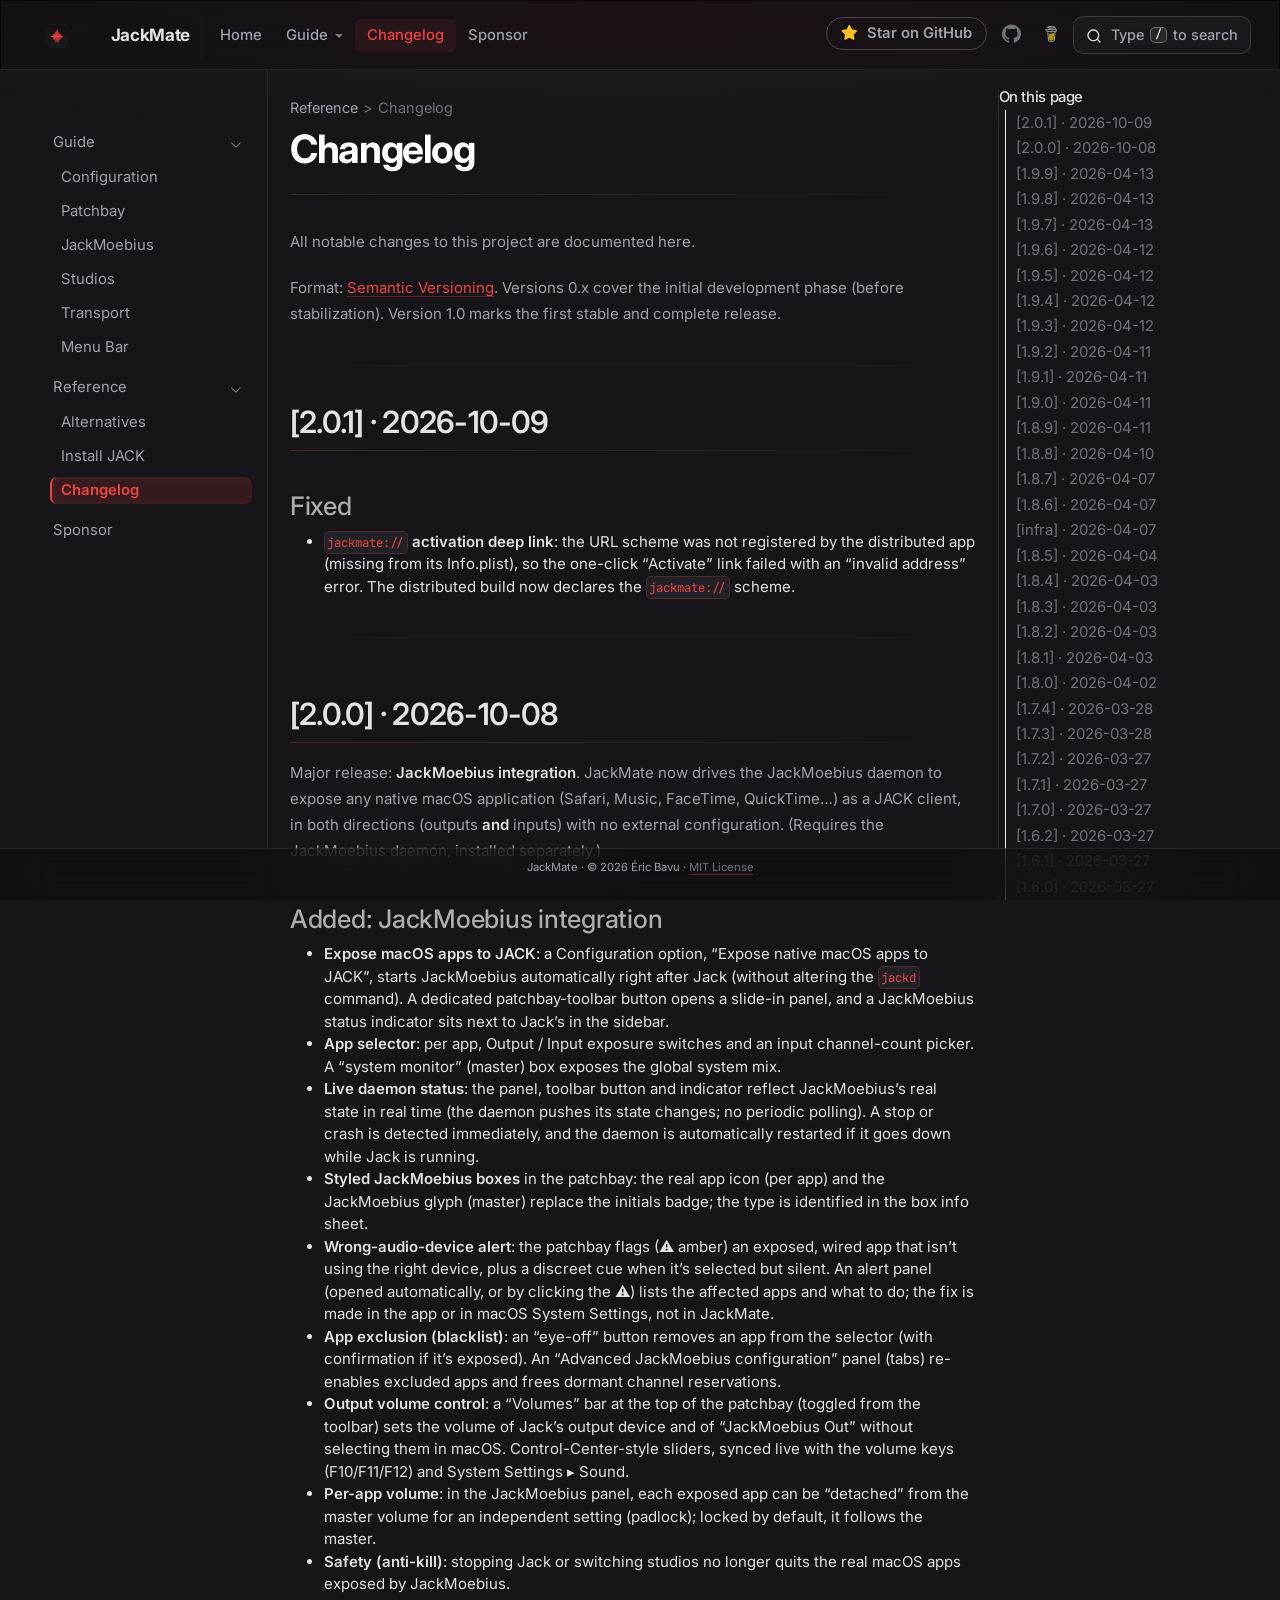
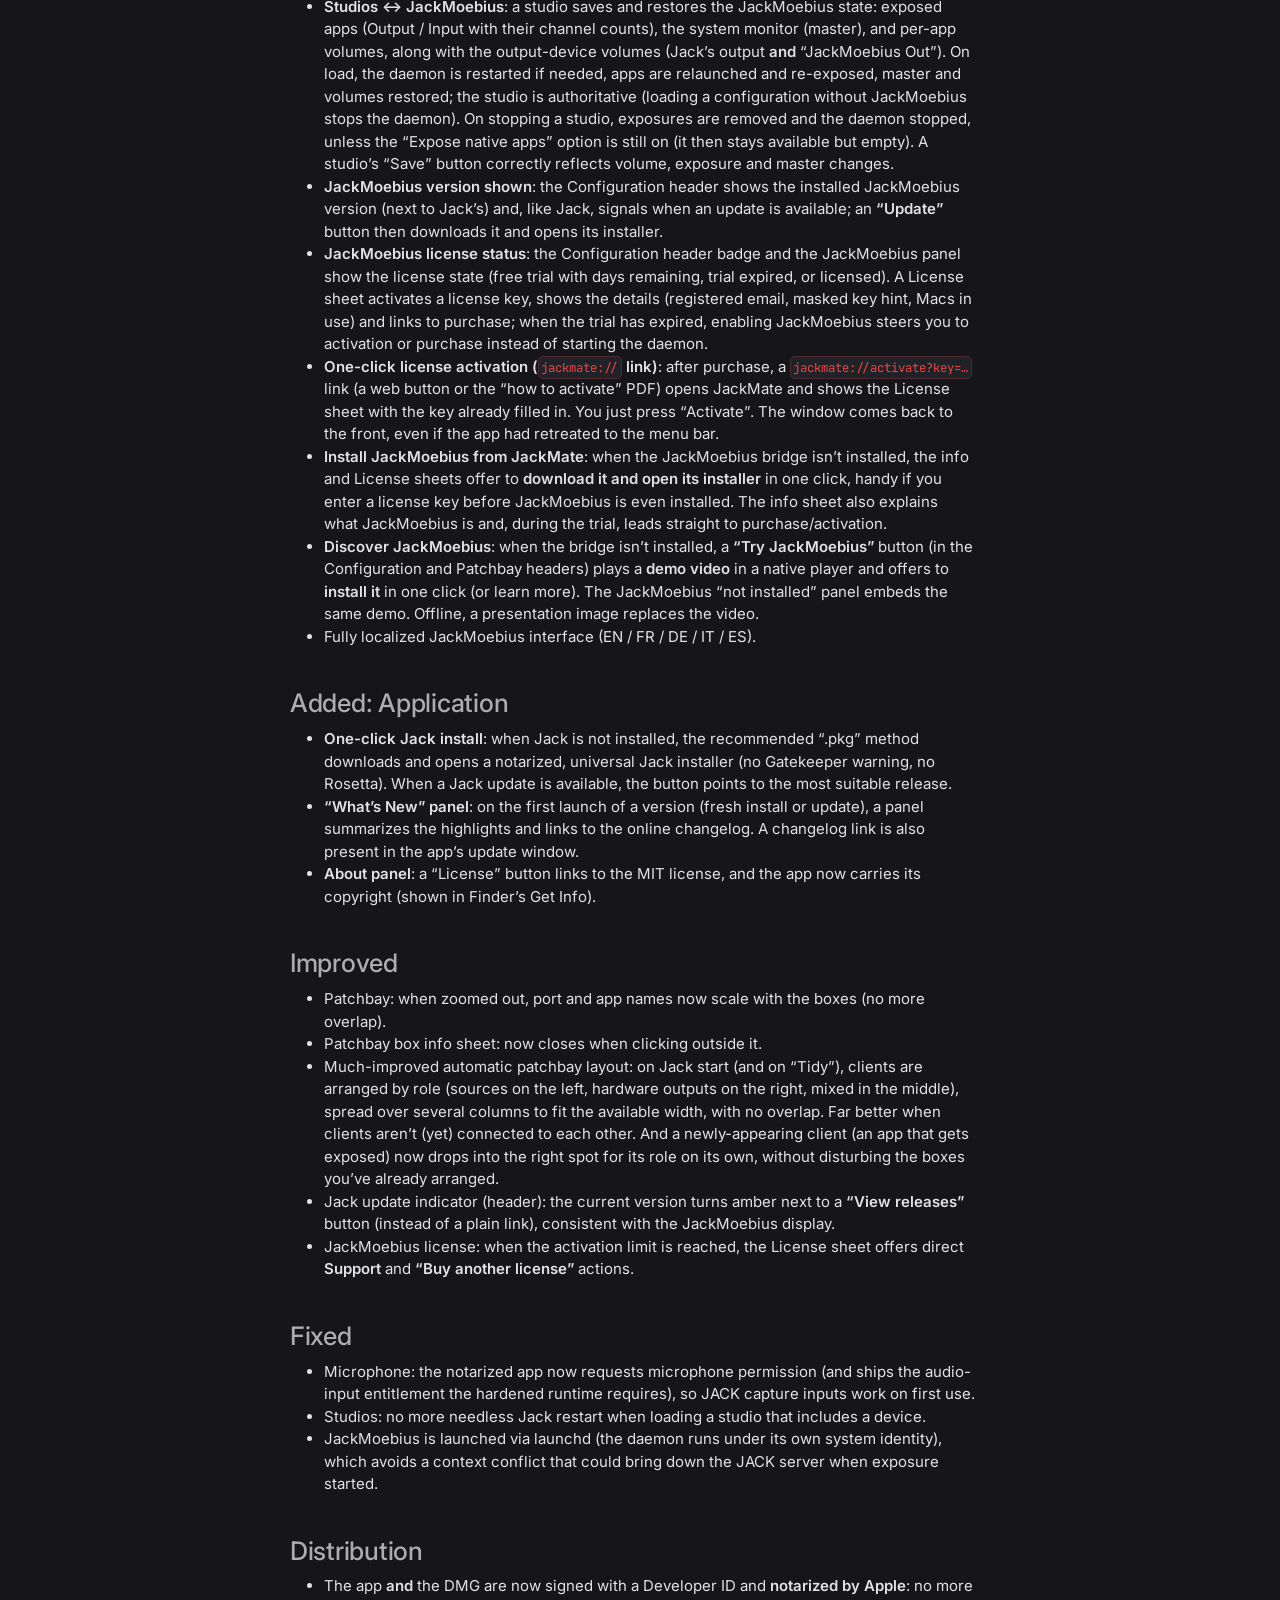
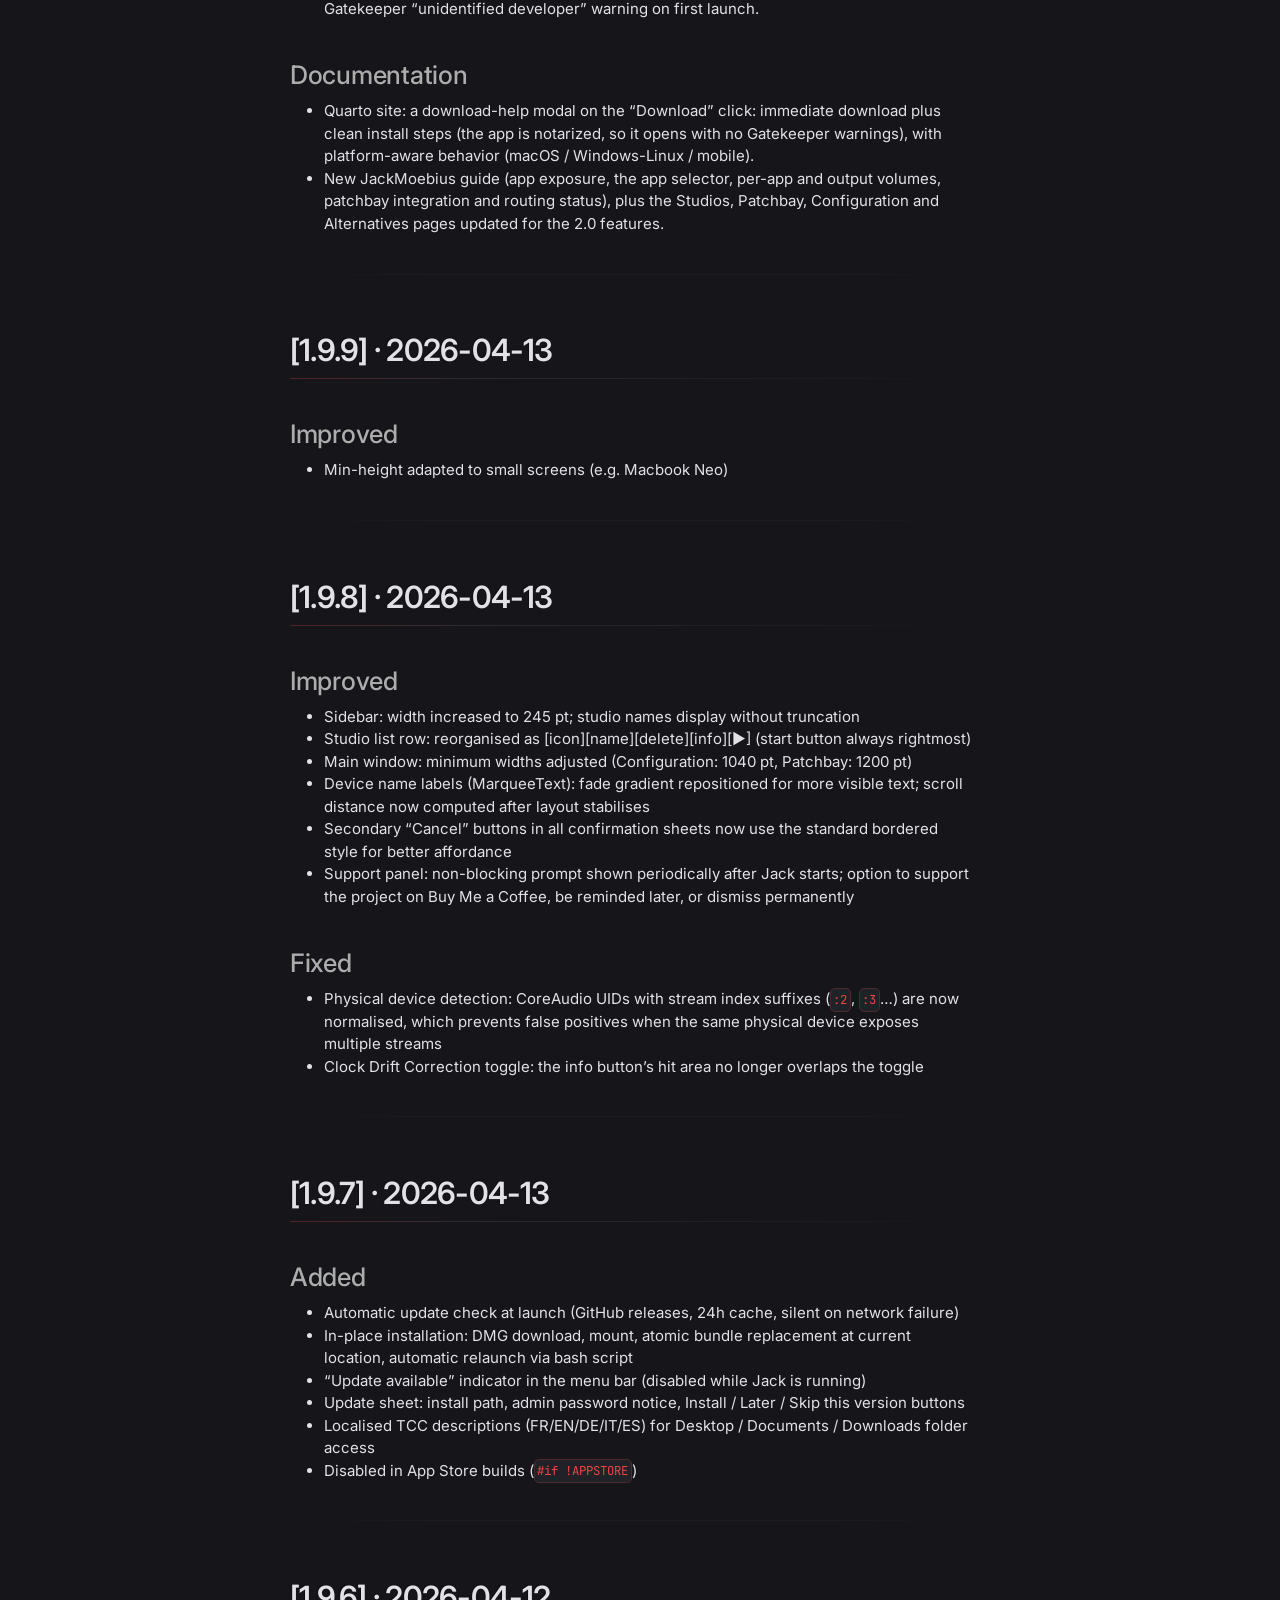
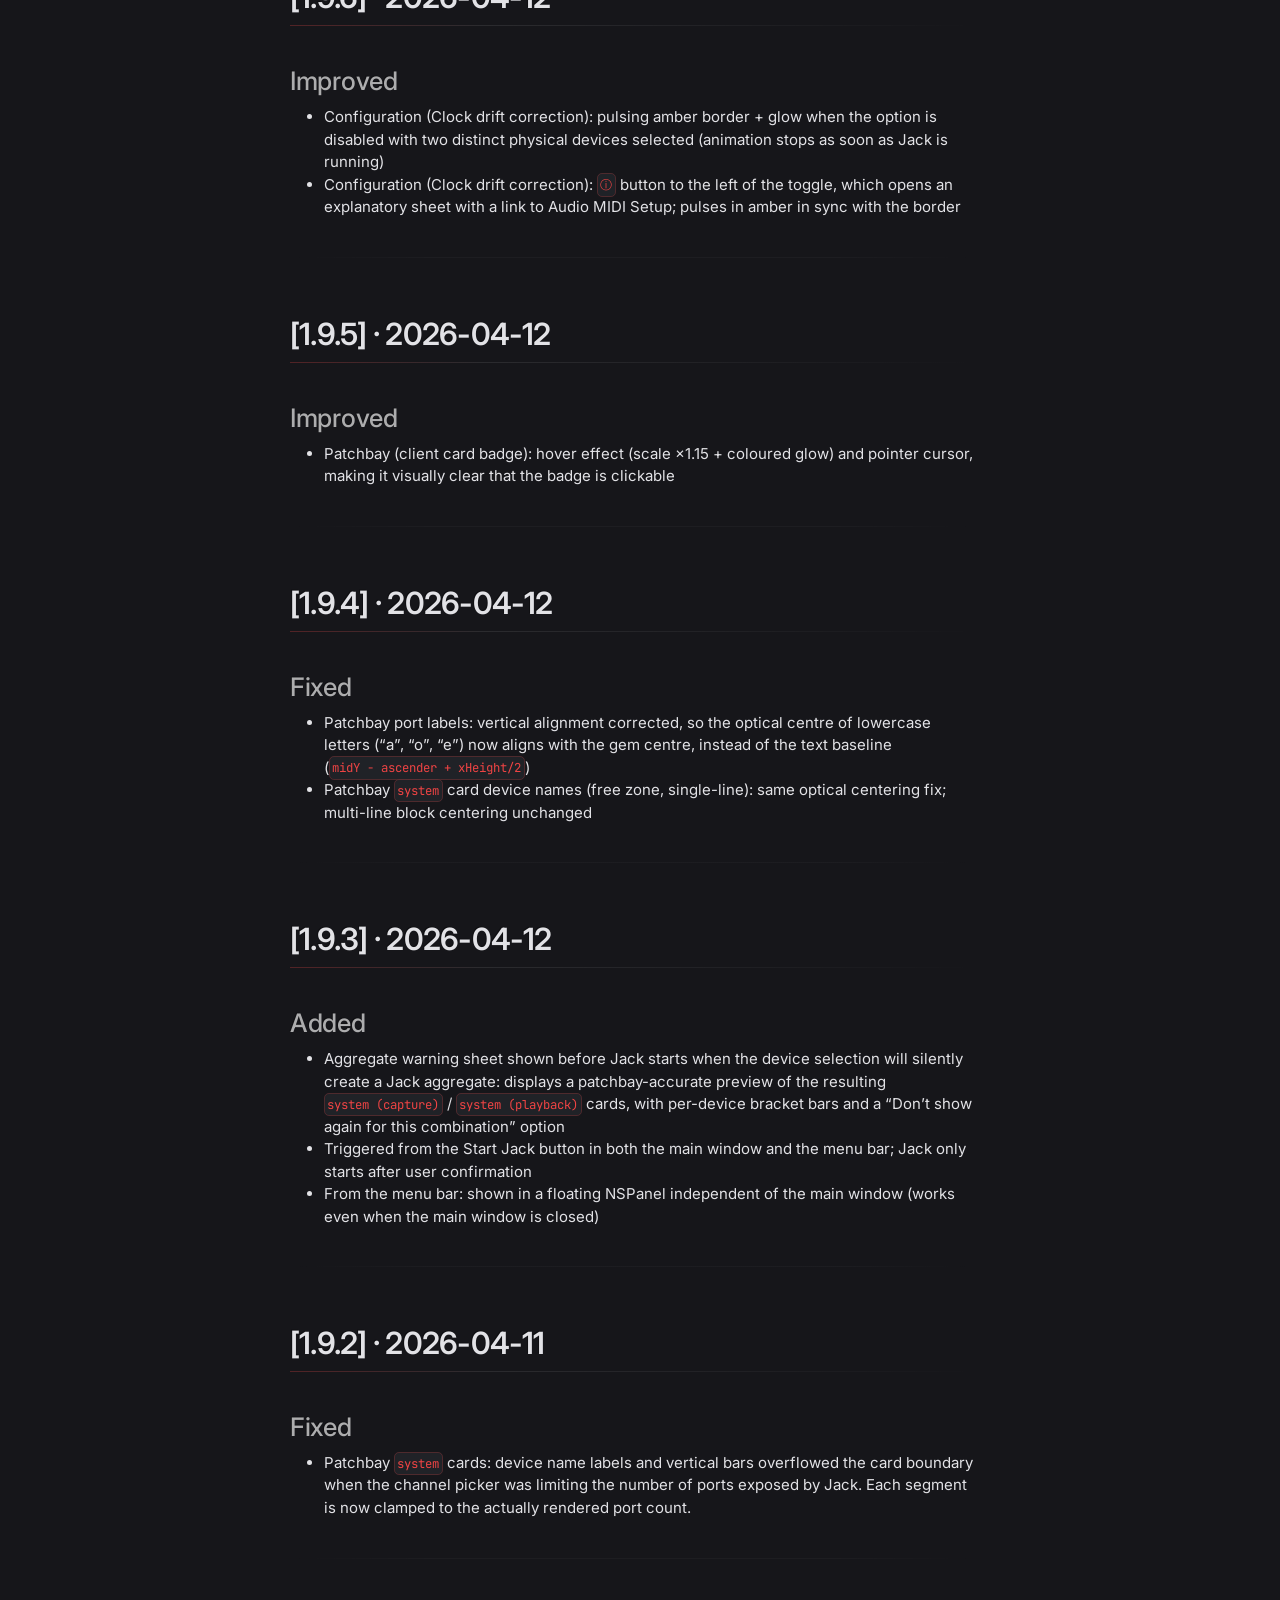
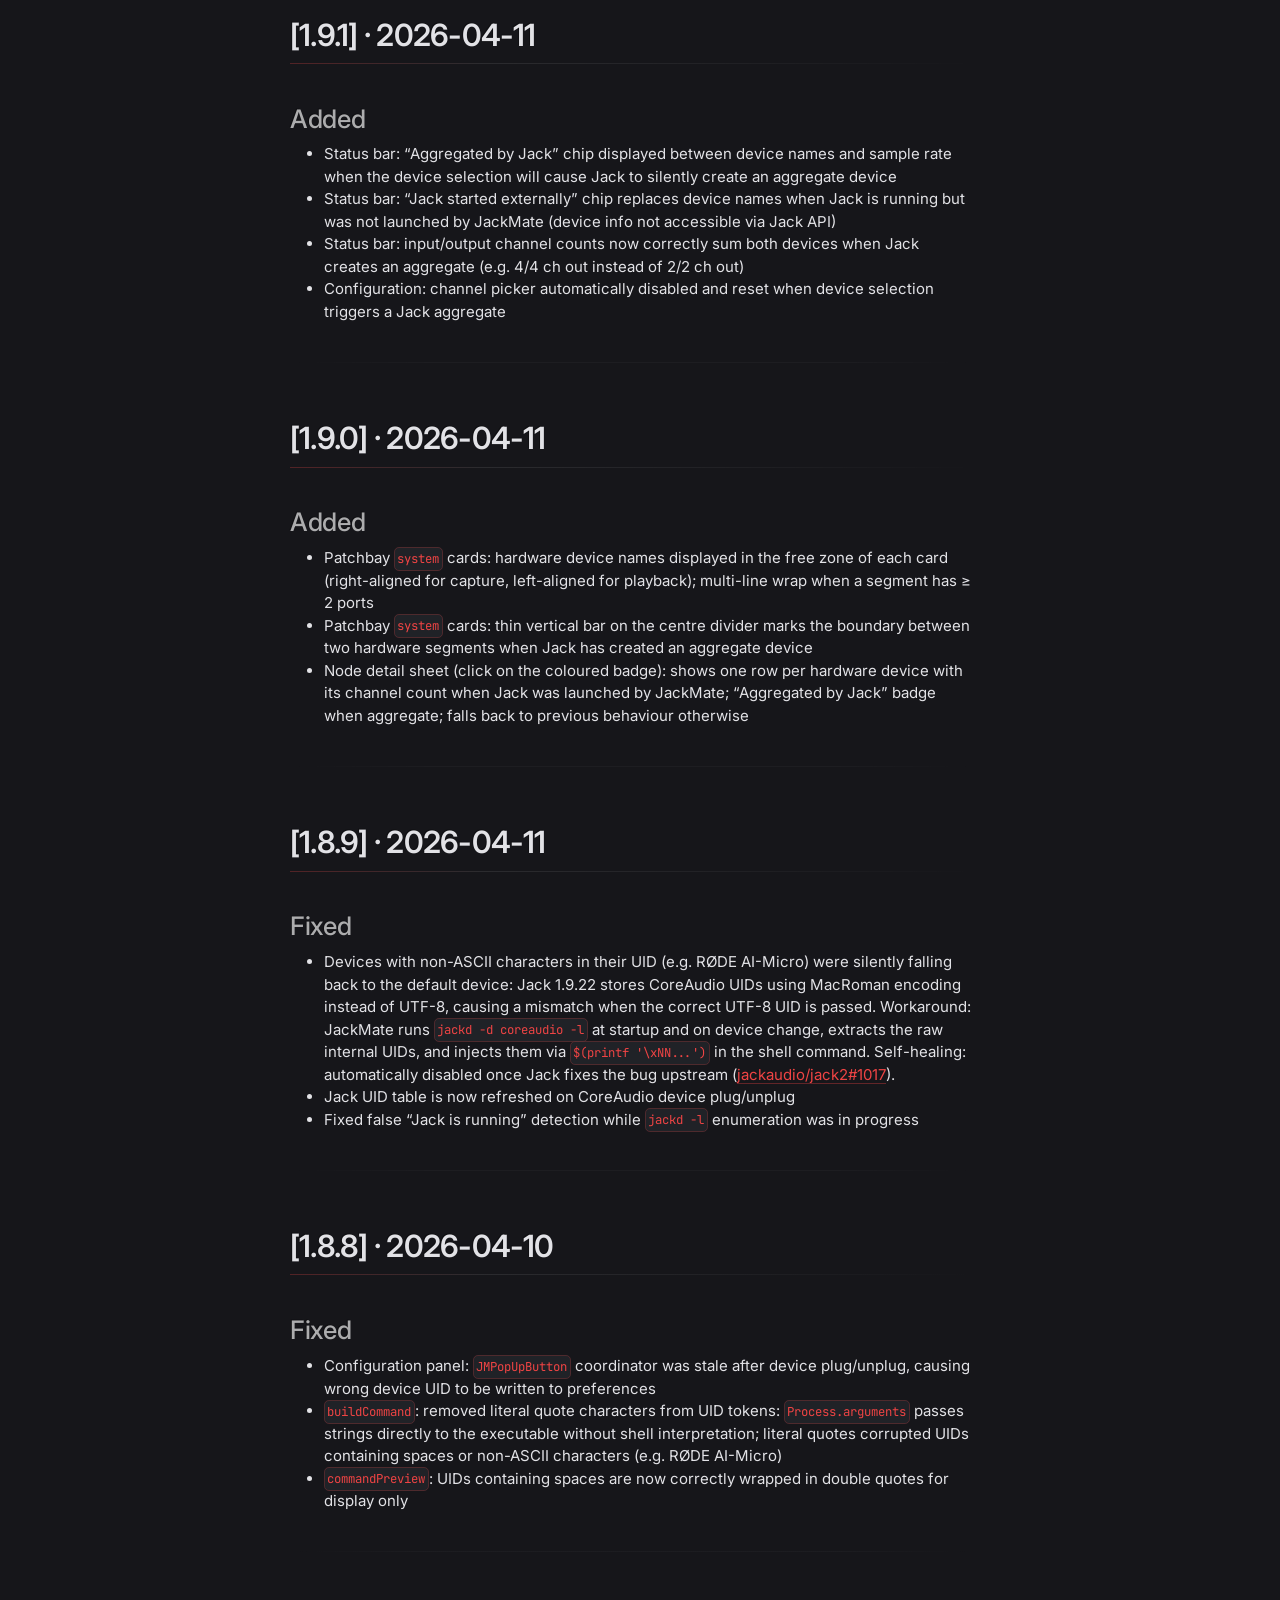
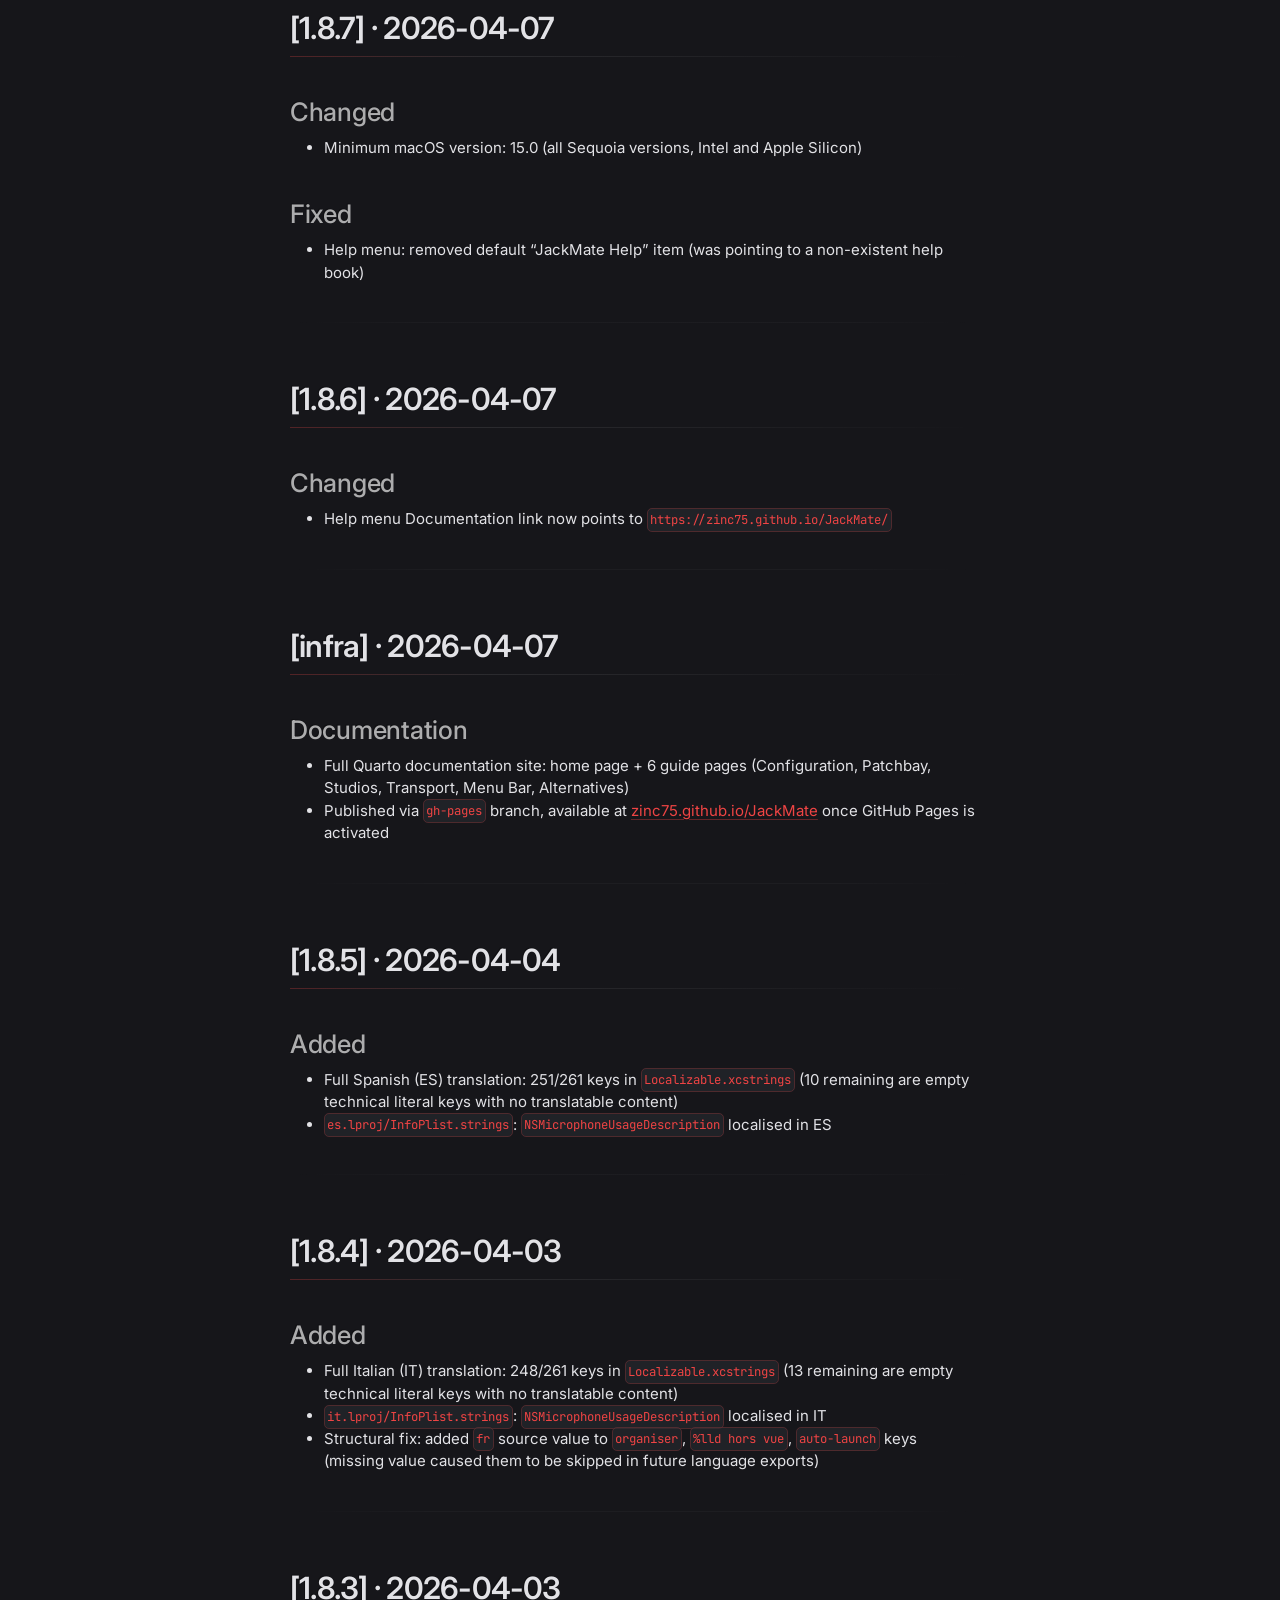
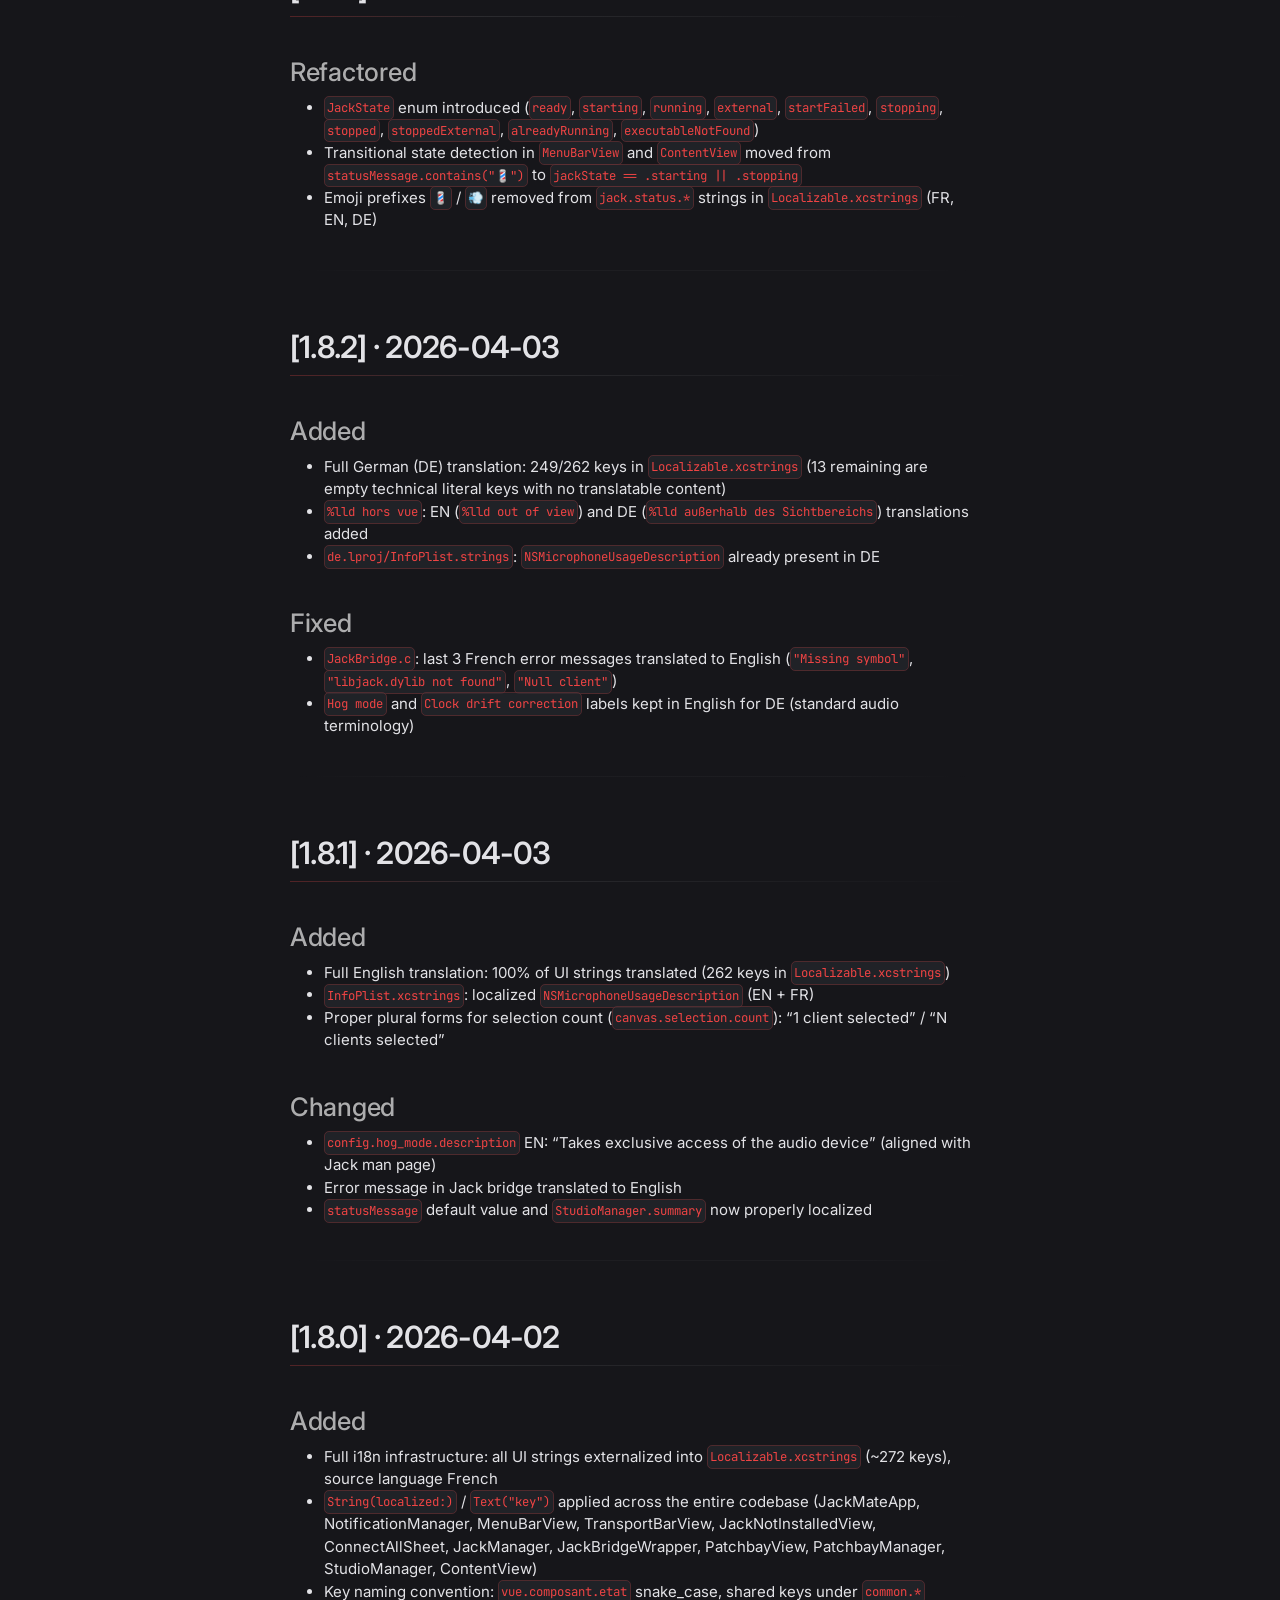
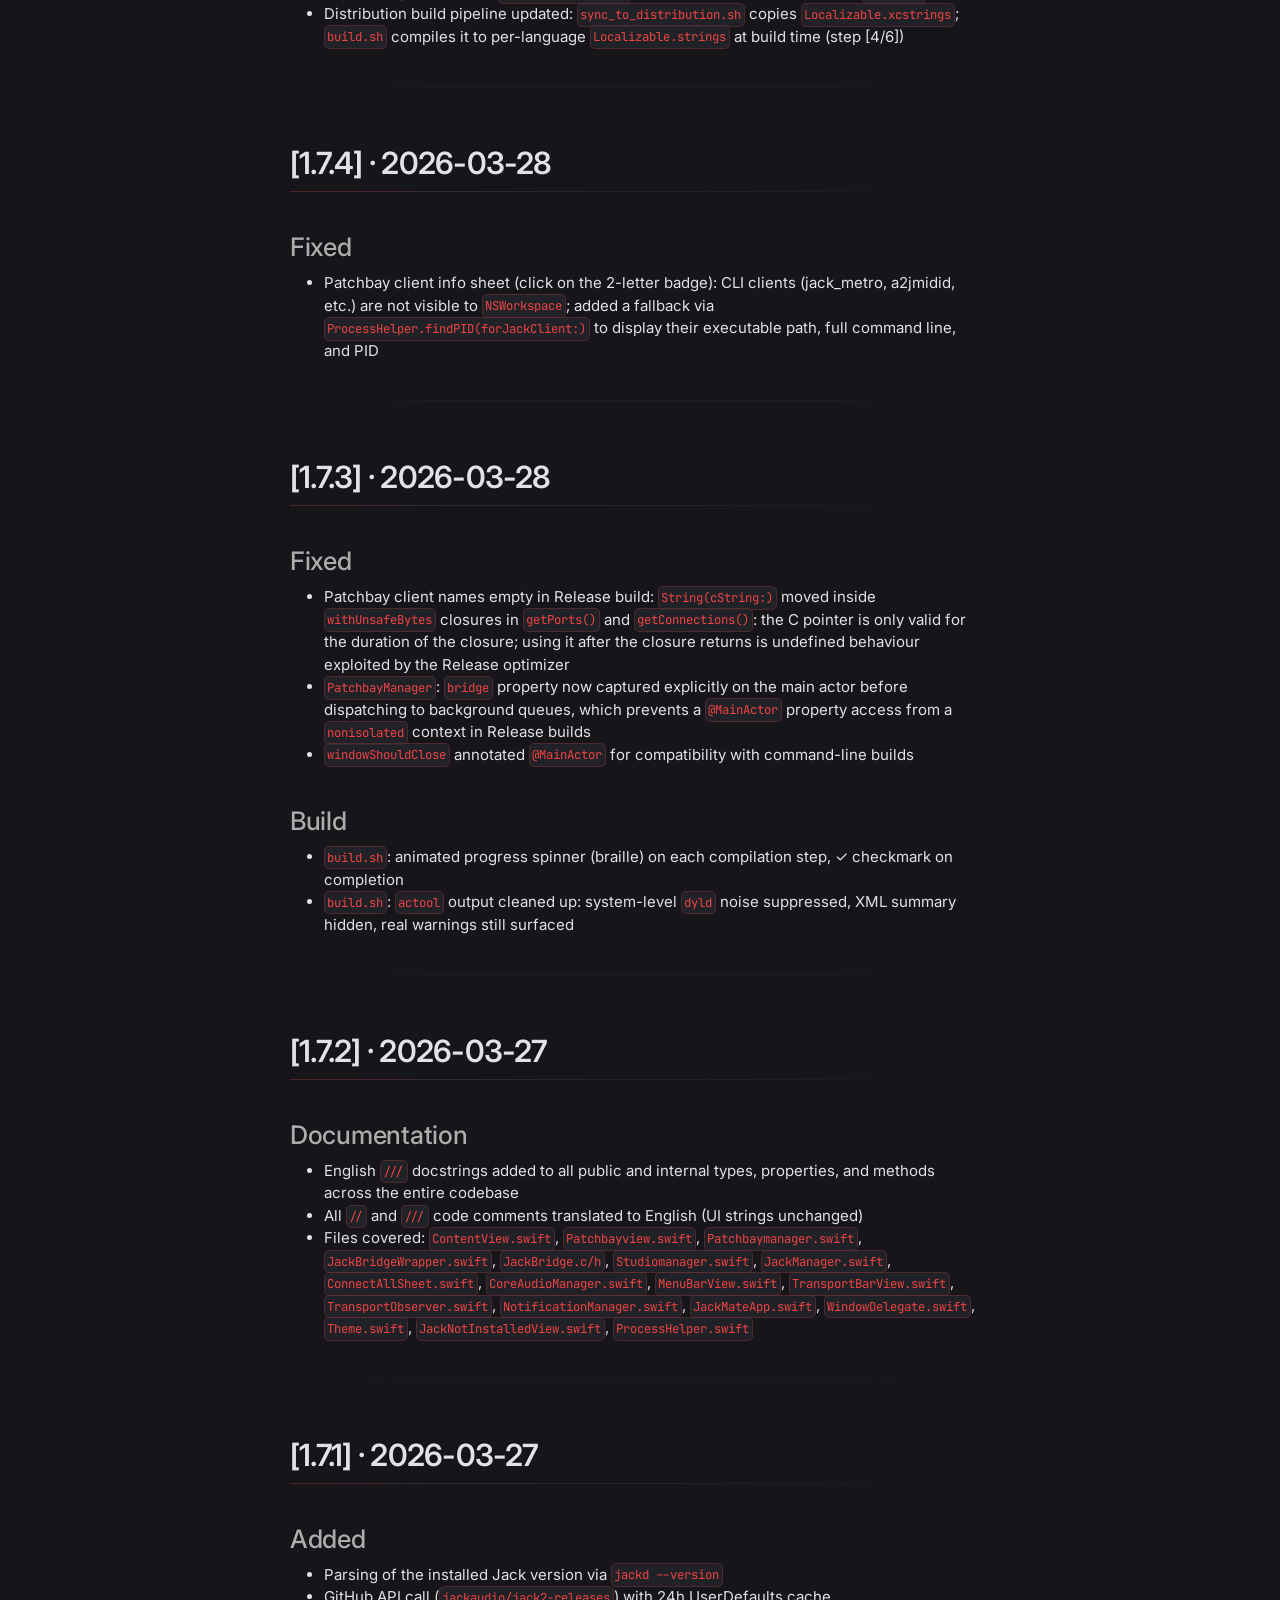
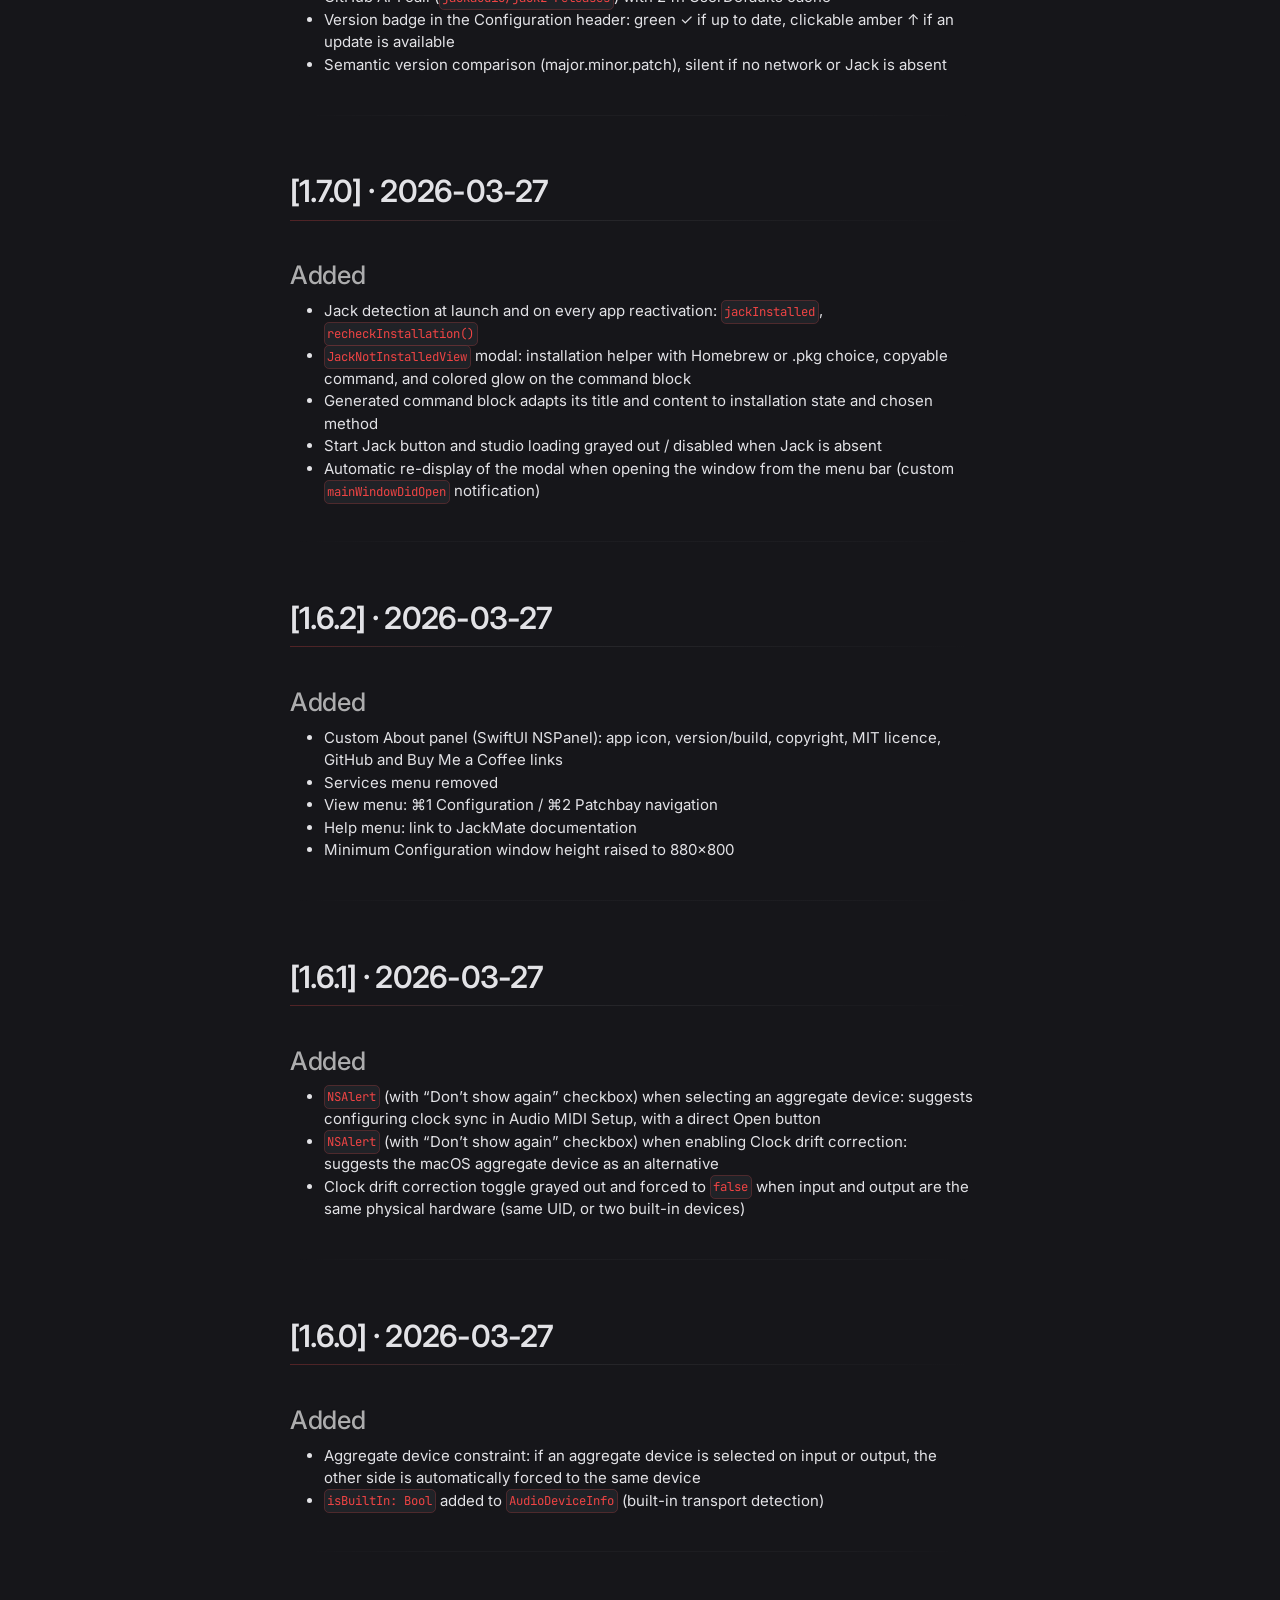
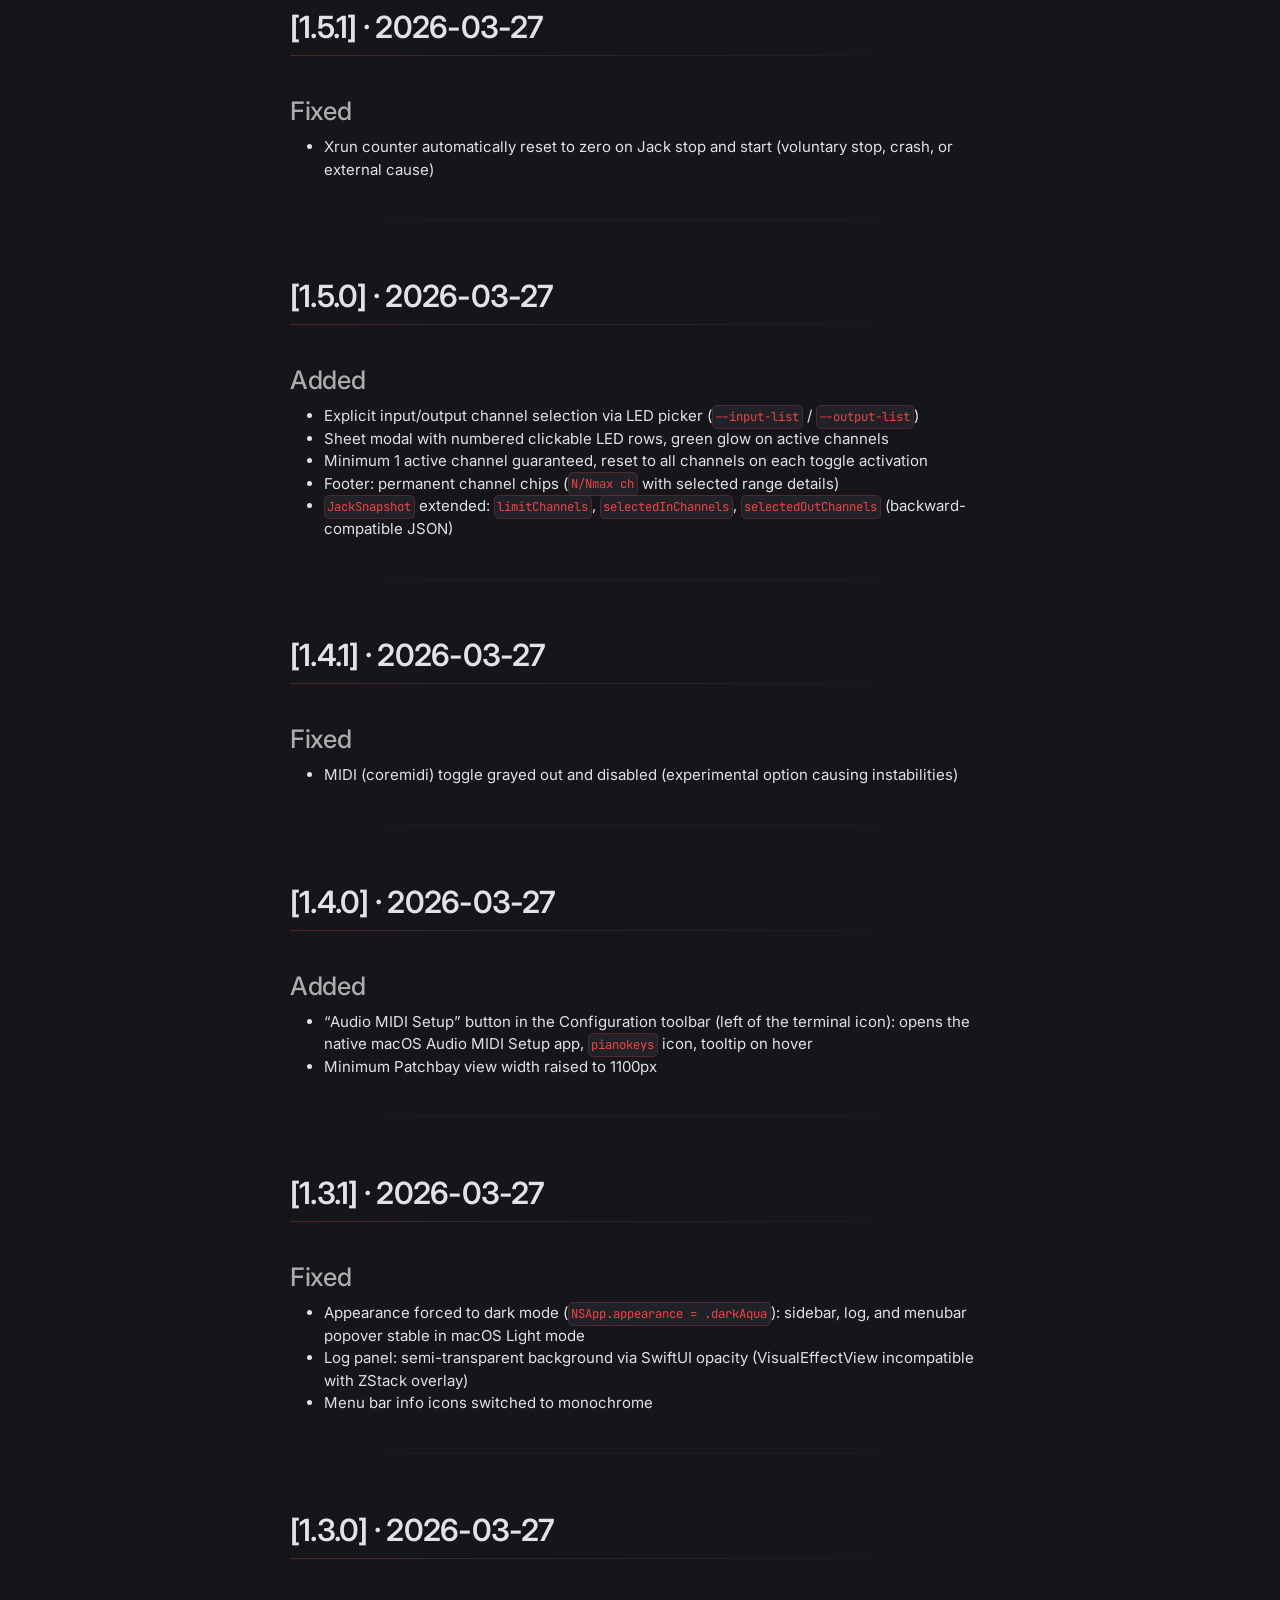
==== changelog.html @ 72103bbd "[JackMate] docs: publish site (quarto 1.10.18)" ====
<!DOCTYPE html>
<html xmlns="http://www.w3.org/1999/xhtml" lang="en" xml:lang="en"><head>

<meta charset="utf-8">
<meta name="generator" content="quarto-1.10.18">

<meta name="viewport" content="width=device-width, initial-scale=1.0, user-scalable=yes">


<title>Changelog – JackMate</title>
<style>
/* Default styles provided by pandoc.
** See https://pandoc.org/MANUAL.html#variables-for-html for config info.
*/
span.smallcaps{font-variant: small-caps;}
div.columns{display: flex; gap: 1.5em;}
div.column{flex: auto;}
@media screen {
div.columns{gap: min(4vw, 1.5em);}
div.column{overflow-x: auto;}
}
div.hanging-indent{margin-left: 1.5em; text-indent: -1.5em;}
ul.task-list{list-style: none;}
ul.task-list li input[type="checkbox"] {
  width: 0.8em;
  margin: 0 0.8em 0.2em -1em; /* quarto-specific, see https://github.com/quarto-dev/quarto-cli/issues/4556 */ 
  vertical-align: middle;
}
</style>


<script src="site_libs/quarto-nav/quarto-nav.js"></script>
<script src="site_libs/clipboard/clipboard.min.js"></script>
<script src="site_libs/quarto-search/autocomplete.umd.js"></script>
<script src="site_libs/quarto-search/fuse.min.js"></script>
<script src="site_libs/quarto-search/quarto-search.js"></script>
<meta name="quarto:offset" content="./">
<link href="./assets/icon.png" rel="icon" type="image/png">
<script src="site_libs/quarto-html/quarto.js" type="module"></script>
<script src="site_libs/quarto-html/tabsets/tabsets.js" type="module"></script>
<script src="site_libs/quarto-html/popper.min.js"></script>
<script src="site_libs/quarto-html/tippy.umd.min.js"></script>
<script src="site_libs/quarto-html/anchor.min.js"></script>
<link href="site_libs/quarto-html/tippy.css" rel="stylesheet">
<link href="site_libs/quarto-html/quarto-syntax-highlighting-dark-b85bc7c33db8c58e0ec93c3465666fed.css" rel="stylesheet" id="quarto-text-highlighting-styles">
<script src="site_libs/bootstrap/bootstrap.min.js"></script>
<link href="site_libs/bootstrap/bootstrap-icons.css" rel="stylesheet">
<link href="site_libs/bootstrap/bootstrap-d56e77fc2d6698478ca21fdffbdde3e4.min.css" rel="stylesheet" append-hash="true" id="quarto-bootstrap" data-mode="dark">
<script id="quarto-search-options" type="application/json">{
  "location": "navbar",
  "copy-button": false,
  "collapse-after": 3,
  "panel-placement": "end",
  "type": "overlay",
  "limit": 50,
  "keyboard-shortcut": [
    "f",
    "/",
    "s"
  ],
  "show-item-context": false,
  "language": {
    "search-no-results-text": "No results",
    "search-matching-documents-text": "matching documents",
    "search-copy-link-title": "Copy link to search",
    "search-hide-matches-text": "Hide additional matches",
    "search-more-match-text": "more match in this document",
    "search-more-matches-text": "more matches in this document",
    "search-clear-button-title": "Clear",
    "search-text-placeholder": "",
    "search-detached-cancel-button-title": "Cancel",
    "search-submit-button-title": "Submit",
    "search-label": "Search"
  }
}</script>
<style>html{ scroll-behavior: smooth; }</style>
<!-- Font Awesome (global) — needed for raw <i class="fa-…"> icons in the navbar and pages. -->
<link rel="stylesheet" href="https://cdnjs.cloudflare.com/ajax/libs/font-awesome/6.7.2/css/all.min.css" crossorigin="anonymous" referrerpolicy="no-referrer">


<!-- Structured data (schema.org) — tells search engines this is a free macOS app,
     making it eligible for richer results. -->
<script type="application/ld+json">
{
  "@context": "https://schema.org",
  "@type": "SoftwareApplication",
  "name": "JackMate",
  "operatingSystem": "macOS 15.0+",
  "applicationCategory": "MultimediaApplication",
  "description": "Native macOS app to start, configure and patch the JACK Audio Connection Kit (jackd) — a visual JACK patchbay and server manager for musicians and audio engineers.",
  "url": "https://jackmate.app/",
  "downloadUrl": "https://github.com/zinc75/JackMate/releases/latest",
  "license": "https://opensource.org/licenses/MIT",
  "isAccessibleForFree": true,
  "offers": {
    "@type": "Offer",
    "price": "0",
    "priceCurrency": "USD"
  },
  "author": {
    "@type": "Person",
    "name": "Éric Bavu"
  }
}
</script>


<link rel="stylesheet" href="assets/custom.css">
<meta property="og:title" content="Changelog – JackMate">
<meta property="og:description" content="Jack Audio server manager for macOS">
<meta property="og:image" content="https://jackmate.app/assets/og-image.png">
<meta property="og:site_name" content="JackMate">
<link rel="canonical" href="https://jackmate.app/changelog.html">
<meta property="og:url" content="https://jackmate.app/changelog.html">
<meta property="og:image:height" content="640">
<meta property="og:image:width" content="1280">
<meta name="twitter:title" content="Changelog – JackMate">
<meta name="twitter:description" content="Jack Audio server manager for macOS">
<meta name="twitter:image" content="https://jackmate.app/assets/og-image.png">
<meta name="twitter:image-height" content="640">
<meta name="twitter:image-width" content="1280">
<meta name="twitter:card" content="summary_large_image">
</head>

<body class="nav-sidebar floating nav-fixed quarto-light">

<div id="quarto-search-results"></div>
  <header id="quarto-header" class="headroom fixed-top">
    <nav class="navbar navbar-expand-lg " data-bs-theme="dark">
      <div class="navbar-container container-fluid">
      <div class="navbar-brand-container mx-auto">
    <a href="./index.html" class="navbar-brand navbar-brand-logo">
    <img src="./assets/icon.png" alt="JackMate" class="navbar-logo light-content">
    <img src="./assets/icon.png" alt="JackMate" class="navbar-logo dark-content">
    </a>
    <a class="navbar-brand" href="./index.html">
    <span class="navbar-title">JackMate</span>
    </a>
  </div>
            <div id="quarto-search" class="" title="Search"></div>
          <button class="navbar-toggler" type="button" data-bs-toggle="collapse" data-bs-target="#navbarCollapse" aria-controls="navbarCollapse" role="menu" aria-expanded="false" aria-label="Toggle navigation" onclick="if (window.quartoToggleHeadroom) { window.quartoToggleHeadroom(); }">
  <span class="navbar-toggler-icon"></span>
</button>
          <div class="collapse navbar-collapse" id="navbarCollapse">
            <ul class="navbar-nav navbar-nav-scroll me-auto">
  <li class="nav-item">
    <a class="nav-link" href="./index.html"> 
<span class="menu-text">Home</span></a>
  </li>  
  <li class="nav-item dropdown ">
    <a class="nav-link dropdown-toggle" href="#" id="nav-menu-guide" role="link" data-bs-toggle="dropdown" aria-expanded="false">
 <span class="menu-text">Guide</span>
    </a>
    <ul class="dropdown-menu" aria-labelledby="nav-menu-guide">    
        <li>
    <a class="dropdown-item" href="./guide/configuration.html">
 <span class="dropdown-text">Configuration</span></a>
  </li>  
        <li>
    <a class="dropdown-item" href="./guide/patchbay.html">
 <span class="dropdown-text">Patchbay</span></a>
  </li>  
        <li>
    <a class="dropdown-item" href="./guide/jackmoebius.html">
 <span class="dropdown-text">JackMoebius</span></a>
  </li>  
        <li>
    <a class="dropdown-item" href="./guide/studios.html">
 <span class="dropdown-text">Studios</span></a>
  </li>  
        <li>
    <a class="dropdown-item" href="./guide/transport.html">
 <span class="dropdown-text">Transport</span></a>
  </li>  
        <li>
    <a class="dropdown-item" href="./guide/menubar.html">
 <span class="dropdown-text">Menu Bar</span></a>
  </li>  
        <li><hr class="dropdown-divider"></li>
        <li>
    <a class="dropdown-item" href="./guide/alternatives.html">
 <span class="dropdown-text">Alternatives</span></a>
  </li>  
    </ul>
  </li>
  <li class="nav-item">
    <a class="nav-link active" href="./changelog.html" aria-current="page"> 
<span class="menu-text">Changelog</span></a>
  </li>  
  <li class="nav-item">
    <a class="nav-link" href="./sponsor.html"> 
<span class="menu-text">Sponsor</span></a>
  </li>  
</ul>
            <ul class="navbar-nav navbar-nav-scroll ms-auto">
  <li class="nav-item">
    <a class="nav-link" href="https://github.com/zinc75/JackMate"> 
<span class="menu-text"><span class="nav-star"><i class="fa-solid fa-star nav-star-ic" aria-hidden="true"></i> Star on GitHub</span></span></a>
  </li>  
  <li class="nav-item compact">
    <a class="nav-link" href="https://github.com/zinc75/JackMate"> <i class="bi bi-github" role="img">
</i> 
<span class="menu-text"></span></a>
  </li>  
  <li class="nav-item">
    <a class="nav-link" href="https://www.buymeacoffee.com/zinc75"> 
<span class="menu-text"><span class="navbar-bmc-icon" aria-label="Buy me a coffee"></span></span></a>
  </li>  
</ul>
          </div> <!-- /navcollapse -->
            <div class="quarto-navbar-tools">
</div>
      </div> <!-- /container-fluid -->
    </nav>
  <nav class="quarto-secondary-nav">
    <div class="container-fluid d-flex">
      <button type="button" class="quarto-btn-toggle btn" data-bs-toggle="collapse" role="button" data-bs-target=".quarto-sidebar-collapse-item" aria-controls="quarto-sidebar" aria-expanded="false" aria-label="Toggle sidebar navigation" onclick="if (window.quartoToggleHeadroom) { window.quartoToggleHeadroom(); }">
        <i class="bi bi-layout-text-sidebar-reverse"></i>
      </button>
        <nav class="quarto-page-breadcrumbs" aria-label="breadcrumb"><ol class="breadcrumb"><li class="breadcrumb-item"><a href="./guide/alternatives.html">Reference</a></li><li class="breadcrumb-item"><a href="./changelog.html">Changelog</a></li></ol></nav>
        <a class="flex-grow-1" role="navigation" data-bs-toggle="collapse" data-bs-target=".quarto-sidebar-collapse-item" aria-controls="quarto-sidebar" aria-expanded="false" aria-label="Toggle sidebar navigation" onclick="if (window.quartoToggleHeadroom) { window.quartoToggleHeadroom(); }">      
        </a>
      <button type="button" class="btn quarto-search-button" aria-label="Search" onclick="window.quartoOpenSearch();">
        <i class="bi bi-search"></i>
      </button>
    </div>
  </nav>
</header>
<!-- content -->
<div id="quarto-content" class="quarto-container page-columns page-rows-contents page-layout-article page-navbar">
<!-- sidebar -->
  <nav id="quarto-sidebar" class="sidebar collapse collapse-horizontal quarto-sidebar-collapse-item sidebar-navigation floating overflow-auto">
        <div class="mt-2 flex-shrink-0 align-items-center">
        <div class="sidebar-search">
        <div id="quarto-search" class="" title="Search"></div>
        </div>
        </div>
    <div class="sidebar-menu-container"> 
    <ul class="list-unstyled mt-1">
        <li class="sidebar-item sidebar-item-section">
      <div class="sidebar-item-container"> 
            <a class="sidebar-item-text sidebar-link text-start" data-bs-toggle="collapse" data-bs-target="#quarto-sidebar-section-1" role="navigation" aria-expanded="true">
 <span class="menu-text">Guide</span></a>
          <a class="sidebar-item-toggle text-start" data-bs-toggle="collapse" data-bs-target="#quarto-sidebar-section-1" role="navigation" aria-expanded="true" aria-label="Toggle section">
            <i class="bi bi-chevron-right ms-2"></i>
          </a> 
      </div>
      <ul id="quarto-sidebar-section-1" class="collapse list-unstyled sidebar-section depth1 show">  
          <li class="sidebar-item">
  <div class="sidebar-item-container"> 
  <a href="./guide/configuration.html" class="sidebar-item-text sidebar-link">
 <span class="menu-text">Configuration</span></a>
  </div>
</li>
          <li class="sidebar-item">
  <div class="sidebar-item-container"> 
  <a href="./guide/patchbay.html" class="sidebar-item-text sidebar-link">
 <span class="menu-text">Patchbay</span></a>
  </div>
</li>
          <li class="sidebar-item">
  <div class="sidebar-item-container"> 
  <a href="./guide/jackmoebius.html" class="sidebar-item-text sidebar-link">
 <span class="menu-text">JackMoebius</span></a>
  </div>
</li>
          <li class="sidebar-item">
  <div class="sidebar-item-container"> 
  <a href="./guide/studios.html" class="sidebar-item-text sidebar-link">
 <span class="menu-text">Studios</span></a>
  </div>
</li>
          <li class="sidebar-item">
  <div class="sidebar-item-container"> 
  <a href="./guide/transport.html" class="sidebar-item-text sidebar-link">
 <span class="menu-text">Transport</span></a>
  </div>
</li>
          <li class="sidebar-item">
  <div class="sidebar-item-container"> 
  <a href="./guide/menubar.html" class="sidebar-item-text sidebar-link">
 <span class="menu-text">Menu Bar</span></a>
  </div>
</li>
      </ul>
  </li>
        <li class="sidebar-item sidebar-item-section">
      <div class="sidebar-item-container"> 
            <a class="sidebar-item-text sidebar-link text-start" data-bs-toggle="collapse" data-bs-target="#quarto-sidebar-section-2" role="navigation" aria-expanded="true">
 <span class="menu-text">Reference</span></a>
          <a class="sidebar-item-toggle text-start" data-bs-toggle="collapse" data-bs-target="#quarto-sidebar-section-2" role="navigation" aria-expanded="true" aria-label="Toggle section">
            <i class="bi bi-chevron-right ms-2"></i>
          </a> 
      </div>
      <ul id="quarto-sidebar-section-2" class="collapse list-unstyled sidebar-section depth1 show">  
          <li class="sidebar-item">
  <div class="sidebar-item-container"> 
  <a href="./guide/alternatives.html" class="sidebar-item-text sidebar-link">
 <span class="menu-text">Alternatives</span></a>
  </div>
</li>
          <li class="sidebar-item">
  <div class="sidebar-item-container"> 
  <a href="./install-jack-macos.html" class="sidebar-item-text sidebar-link">
 <span class="menu-text">Install JACK</span></a>
  </div>
</li>
          <li class="sidebar-item">
  <div class="sidebar-item-container"> 
  <a href="./changelog.html" class="sidebar-item-text sidebar-link active">
 <span class="menu-text">Changelog</span></a>
  </div>
</li>
      </ul>
  </li>
        <li class="sidebar-item">
  <div class="sidebar-item-container"> 
  <a href="./sponsor.html" class="sidebar-item-text sidebar-link">
 <span class="menu-text">Sponsor</span></a>
  </div>
</li>
    </ul>
    </div>
</nav>
<div id="quarto-sidebar-glass" class="quarto-sidebar-collapse-item" data-bs-toggle="collapse" data-bs-target=".quarto-sidebar-collapse-item"></div>
<!-- margin-sidebar -->
    <div id="quarto-margin-sidebar" class="sidebar margin-sidebar">
        <nav id="TOC" role="doc-toc" class="toc-active">
    <h2 id="toc-title">On this page</h2>
   
  <ul>
  <li><a href="#section" id="toc-section" class="nav-link active" data-scroll-target="#section">[2.0.1] · 2026-10-09</a>
  <ul class="collapse">
  <li><a href="#fixed" id="toc-fixed" class="nav-link" data-scroll-target="#fixed">Fixed</a></li>
  </ul></li>
  <li><a href="#section-1" id="toc-section-1" class="nav-link" data-scroll-target="#section-1">[2.0.0] · 2026-10-08</a>
  <ul class="collapse">
  <li><a href="#added-jackmoebius-integration" id="toc-added-jackmoebius-integration" class="nav-link" data-scroll-target="#added-jackmoebius-integration">Added: JackMoebius integration</a></li>
  <li><a href="#added-application" id="toc-added-application" class="nav-link" data-scroll-target="#added-application">Added: Application</a></li>
  <li><a href="#improved" id="toc-improved" class="nav-link" data-scroll-target="#improved">Improved</a></li>
  <li><a href="#fixed-1" id="toc-fixed-1" class="nav-link" data-scroll-target="#fixed-1">Fixed</a></li>
  <li><a href="#distribution" id="toc-distribution" class="nav-link" data-scroll-target="#distribution">Distribution</a></li>
  <li><a href="#documentation" id="toc-documentation" class="nav-link" data-scroll-target="#documentation">Documentation</a></li>
  </ul></li>
  <li><a href="#section-2" id="toc-section-2" class="nav-link" data-scroll-target="#section-2">[1.9.9] · 2026-04-13</a>
  <ul class="collapse">
  <li><a href="#improved-1" id="toc-improved-1" class="nav-link" data-scroll-target="#improved-1">Improved</a></li>
  </ul></li>
  <li><a href="#section-3" id="toc-section-3" class="nav-link" data-scroll-target="#section-3">[1.9.8] · 2026-04-13</a>
  <ul class="collapse">
  <li><a href="#improved-2" id="toc-improved-2" class="nav-link" data-scroll-target="#improved-2">Improved</a></li>
  <li><a href="#fixed-2" id="toc-fixed-2" class="nav-link" data-scroll-target="#fixed-2">Fixed</a></li>
  </ul></li>
  <li><a href="#section-4" id="toc-section-4" class="nav-link" data-scroll-target="#section-4">[1.9.7] · 2026-04-13</a>
  <ul class="collapse">
  <li><a href="#added" id="toc-added" class="nav-link" data-scroll-target="#added">Added</a></li>
  </ul></li>
  <li><a href="#section-5" id="toc-section-5" class="nav-link" data-scroll-target="#section-5">[1.9.6] · 2026-04-12</a>
  <ul class="collapse">
  <li><a href="#improved-3" id="toc-improved-3" class="nav-link" data-scroll-target="#improved-3">Improved</a></li>
  </ul></li>
  <li><a href="#section-6" id="toc-section-6" class="nav-link" data-scroll-target="#section-6">[1.9.5] · 2026-04-12</a>
  <ul class="collapse">
  <li><a href="#improved-4" id="toc-improved-4" class="nav-link" data-scroll-target="#improved-4">Improved</a></li>
  </ul></li>
  <li><a href="#section-7" id="toc-section-7" class="nav-link" data-scroll-target="#section-7">[1.9.4] · 2026-04-12</a>
  <ul class="collapse">
  <li><a href="#fixed-3" id="toc-fixed-3" class="nav-link" data-scroll-target="#fixed-3">Fixed</a></li>
  </ul></li>
  <li><a href="#section-8" id="toc-section-8" class="nav-link" data-scroll-target="#section-8">[1.9.3] · 2026-04-12</a>
  <ul class="collapse">
  <li><a href="#added-1" id="toc-added-1" class="nav-link" data-scroll-target="#added-1">Added</a></li>
  </ul></li>
  <li><a href="#section-9" id="toc-section-9" class="nav-link" data-scroll-target="#section-9">[1.9.2] · 2026-04-11</a>
  <ul class="collapse">
  <li><a href="#fixed-4" id="toc-fixed-4" class="nav-link" data-scroll-target="#fixed-4">Fixed</a></li>
  </ul></li>
  <li><a href="#section-10" id="toc-section-10" class="nav-link" data-scroll-target="#section-10">[1.9.1] · 2026-04-11</a>
  <ul class="collapse">
  <li><a href="#added-2" id="toc-added-2" class="nav-link" data-scroll-target="#added-2">Added</a></li>
  </ul></li>
  <li><a href="#section-11" id="toc-section-11" class="nav-link" data-scroll-target="#section-11">[1.9.0] · 2026-04-11</a>
  <ul class="collapse">
  <li><a href="#added-3" id="toc-added-3" class="nav-link" data-scroll-target="#added-3">Added</a></li>
  </ul></li>
  <li><a href="#section-12" id="toc-section-12" class="nav-link" data-scroll-target="#section-12">[1.8.9] · 2026-04-11</a>
  <ul class="collapse">
  <li><a href="#fixed-5" id="toc-fixed-5" class="nav-link" data-scroll-target="#fixed-5">Fixed</a></li>
  </ul></li>
  <li><a href="#section-13" id="toc-section-13" class="nav-link" data-scroll-target="#section-13">[1.8.8] · 2026-04-10</a>
  <ul class="collapse">
  <li><a href="#fixed-6" id="toc-fixed-6" class="nav-link" data-scroll-target="#fixed-6">Fixed</a></li>
  </ul></li>
  <li><a href="#section-14" id="toc-section-14" class="nav-link" data-scroll-target="#section-14">[1.8.7] · 2026-04-07</a>
  <ul class="collapse">
  <li><a href="#changed" id="toc-changed" class="nav-link" data-scroll-target="#changed">Changed</a></li>
  <li><a href="#fixed-7" id="toc-fixed-7" class="nav-link" data-scroll-target="#fixed-7">Fixed</a></li>
  </ul></li>
  <li><a href="#section-15" id="toc-section-15" class="nav-link" data-scroll-target="#section-15">[1.8.6] · 2026-04-07</a>
  <ul class="collapse">
  <li><a href="#changed-1" id="toc-changed-1" class="nav-link" data-scroll-target="#changed-1">Changed</a></li>
  </ul></li>
  <li><a href="#infra-2026-04-07" id="toc-infra-2026-04-07" class="nav-link" data-scroll-target="#infra-2026-04-07">[infra] · 2026-04-07</a>
  <ul class="collapse">
  <li><a href="#documentation-1" id="toc-documentation-1" class="nav-link" data-scroll-target="#documentation-1">Documentation</a></li>
  </ul></li>
  <li><a href="#section-16" id="toc-section-16" class="nav-link" data-scroll-target="#section-16">[1.8.5] · 2026-04-04</a>
  <ul class="collapse">
  <li><a href="#added-4" id="toc-added-4" class="nav-link" data-scroll-target="#added-4">Added</a></li>
  </ul></li>
  <li><a href="#section-17" id="toc-section-17" class="nav-link" data-scroll-target="#section-17">[1.8.4] · 2026-04-03</a>
  <ul class="collapse">
  <li><a href="#added-5" id="toc-added-5" class="nav-link" data-scroll-target="#added-5">Added</a></li>
  </ul></li>
  <li><a href="#section-18" id="toc-section-18" class="nav-link" data-scroll-target="#section-18">[1.8.3] · 2026-04-03</a>
  <ul class="collapse">
  <li><a href="#refactored" id="toc-refactored" class="nav-link" data-scroll-target="#refactored">Refactored</a></li>
  </ul></li>
  <li><a href="#section-19" id="toc-section-19" class="nav-link" data-scroll-target="#section-19">[1.8.2] · 2026-04-03</a>
  <ul class="collapse">
  <li><a href="#added-6" id="toc-added-6" class="nav-link" data-scroll-target="#added-6">Added</a></li>
  <li><a href="#fixed-8" id="toc-fixed-8" class="nav-link" data-scroll-target="#fixed-8">Fixed</a></li>
  </ul></li>
  <li><a href="#section-20" id="toc-section-20" class="nav-link" data-scroll-target="#section-20">[1.8.1] · 2026-04-03</a>
  <ul class="collapse">
  <li><a href="#added-7" id="toc-added-7" class="nav-link" data-scroll-target="#added-7">Added</a></li>
  <li><a href="#changed-2" id="toc-changed-2" class="nav-link" data-scroll-target="#changed-2">Changed</a></li>
  </ul></li>
  <li><a href="#section-21" id="toc-section-21" class="nav-link" data-scroll-target="#section-21">[1.8.0] · 2026-04-02</a>
  <ul class="collapse">
  <li><a href="#added-8" id="toc-added-8" class="nav-link" data-scroll-target="#added-8">Added</a></li>
  </ul></li>
  <li><a href="#section-22" id="toc-section-22" class="nav-link" data-scroll-target="#section-22">[1.7.4] · 2026-03-28</a>
  <ul class="collapse">
  <li><a href="#fixed-9" id="toc-fixed-9" class="nav-link" data-scroll-target="#fixed-9">Fixed</a></li>
  </ul></li>
  <li><a href="#section-23" id="toc-section-23" class="nav-link" data-scroll-target="#section-23">[1.7.3] · 2026-03-28</a>
  <ul class="collapse">
  <li><a href="#fixed-10" id="toc-fixed-10" class="nav-link" data-scroll-target="#fixed-10">Fixed</a></li>
  <li><a href="#build" id="toc-build" class="nav-link" data-scroll-target="#build">Build</a></li>
  </ul></li>
  <li><a href="#section-24" id="toc-section-24" class="nav-link" data-scroll-target="#section-24">[1.7.2] · 2026-03-27</a>
  <ul class="collapse">
  <li><a href="#documentation-2" id="toc-documentation-2" class="nav-link" data-scroll-target="#documentation-2">Documentation</a></li>
  </ul></li>
  <li><a href="#section-25" id="toc-section-25" class="nav-link" data-scroll-target="#section-25">[1.7.1] · 2026-03-27</a>
  <ul class="collapse">
  <li><a href="#added-9" id="toc-added-9" class="nav-link" data-scroll-target="#added-9">Added</a></li>
  </ul></li>
  <li><a href="#section-26" id="toc-section-26" class="nav-link" data-scroll-target="#section-26">[1.7.0] · 2026-03-27</a>
  <ul class="collapse">
  <li><a href="#added-10" id="toc-added-10" class="nav-link" data-scroll-target="#added-10">Added</a></li>
  </ul></li>
  <li><a href="#section-27" id="toc-section-27" class="nav-link" data-scroll-target="#section-27">[1.6.2] · 2026-03-27</a>
  <ul class="collapse">
  <li><a href="#added-11" id="toc-added-11" class="nav-link" data-scroll-target="#added-11">Added</a></li>
  </ul></li>
  <li><a href="#section-28" id="toc-section-28" class="nav-link" data-scroll-target="#section-28">[1.6.1] · 2026-03-27</a>
  <ul class="collapse">
  <li><a href="#added-12" id="toc-added-12" class="nav-link" data-scroll-target="#added-12">Added</a></li>
  </ul></li>
  <li><a href="#section-29" id="toc-section-29" class="nav-link" data-scroll-target="#section-29">[1.6.0] · 2026-03-27</a>
  <ul class="collapse">
  <li><a href="#added-13" id="toc-added-13" class="nav-link" data-scroll-target="#added-13">Added</a></li>
  </ul></li>
  <li><a href="#section-30" id="toc-section-30" class="nav-link" data-scroll-target="#section-30">[1.5.1] · 2026-03-27</a>
  <ul class="collapse">
  <li><a href="#fixed-11" id="toc-fixed-11" class="nav-link" data-scroll-target="#fixed-11">Fixed</a></li>
  </ul></li>
  <li><a href="#section-31" id="toc-section-31" class="nav-link" data-scroll-target="#section-31">[1.5.0] · 2026-03-27</a>
  <ul class="collapse">
  <li><a href="#added-14" id="toc-added-14" class="nav-link" data-scroll-target="#added-14">Added</a></li>
  </ul></li>
  <li><a href="#section-32" id="toc-section-32" class="nav-link" data-scroll-target="#section-32">[1.4.1] · 2026-03-27</a>
  <ul class="collapse">
  <li><a href="#fixed-12" id="toc-fixed-12" class="nav-link" data-scroll-target="#fixed-12">Fixed</a></li>
  </ul></li>
  <li><a href="#section-33" id="toc-section-33" class="nav-link" data-scroll-target="#section-33">[1.4.0] · 2026-03-27</a>
  <ul class="collapse">
  <li><a href="#added-15" id="toc-added-15" class="nav-link" data-scroll-target="#added-15">Added</a></li>
  </ul></li>
  <li><a href="#section-34" id="toc-section-34" class="nav-link" data-scroll-target="#section-34">[1.3.1] · 2026-03-27</a>
  <ul class="collapse">
  <li><a href="#fixed-13" id="toc-fixed-13" class="nav-link" data-scroll-target="#fixed-13">Fixed</a></li>
  </ul></li>
  <li><a href="#section-35" id="toc-section-35" class="nav-link" data-scroll-target="#section-35">[1.3.0] · 2026-03-27</a>
  <ul class="collapse">
  <li><a href="#added-16" id="toc-added-16" class="nav-link" data-scroll-target="#added-16">Added</a></li>
  <li><a href="#changed-3" id="toc-changed-3" class="nav-link" data-scroll-target="#changed-3">Changed</a></li>
  </ul></li>
  <li><a href="#section-36" id="toc-section-36" class="nav-link" data-scroll-target="#section-36">[1.2.0] · 2026-03-26</a>
  <ul class="collapse">
  <li><a href="#added-17" id="toc-added-17" class="nav-link" data-scroll-target="#added-17">Added</a></li>
  <li><a href="#fixed-14" id="toc-fixed-14" class="nav-link" data-scroll-target="#fixed-14">Fixed</a></li>
  </ul></li>
  <li><a href="#section-37" id="toc-section-37" class="nav-link" data-scroll-target="#section-37">[1.1.0] · 2026-03-26</a>
  <ul class="collapse">
  <li><a href="#added-18" id="toc-added-18" class="nav-link" data-scroll-target="#added-18">Added</a></li>
  </ul></li>
  <li><a href="#section-38" id="toc-section-38" class="nav-link" data-scroll-target="#section-38">[1.0.0] · 2026-03-26</a>
  <ul class="collapse">
  <li><a href="#fixed-stabilized" id="toc-fixed-stabilized" class="nav-link" data-scroll-target="#fixed-stabilized">Fixed / Stabilized</a></li>
  </ul></li>
  <li><a href="#section-39" id="toc-section-39" class="nav-link" data-scroll-target="#section-39">[0.9.0] · 2026-03-23</a>
  <ul class="collapse">
  <li><a href="#added-jack-transport" id="toc-added-jack-transport" class="nav-link" data-scroll-target="#added-jack-transport">Added: JACK Transport</a></li>
  </ul></li>
  <li><a href="#section-40" id="toc-section-40" class="nav-link" data-scroll-target="#section-40">[0.8.0] · 2026-03-23</a>
  <ul class="collapse">
  <li><a href="#added-group-drag-advanced-selection" id="toc-added-group-drag-advanced-selection" class="nav-link" data-scroll-target="#added-group-drag-advanced-selection">Added: Group drag &amp; advanced selection</a></li>
  </ul></li>
  <li><a href="#section-41" id="toc-section-41" class="nav-link" data-scroll-target="#section-41">[0.7.0] · 2026-03-22</a>
  <ul class="collapse">
  <li><a href="#added-toolbar-connect-all-automatic-layout-sugiyama" id="toc-added-toolbar-connect-all-automatic-layout-sugiyama" class="nav-link" data-scroll-target="#added-toolbar-connect-all-automatic-layout-sugiyama">Added: Toolbar, Connect-All, automatic layout (Sugiyama)</a></li>
  </ul></li>
  <li><a href="#section-42" id="toc-section-42" class="nav-link" data-scroll-target="#section-42">[0.6.0] · 2026-03-22</a>
  <ul class="collapse">
  <li><a href="#added-visual-polish-node-collapse" id="toc-added-visual-polish-node-collapse" class="nav-link" data-scroll-target="#added-visual-polish-node-collapse">Added: Visual polish + node collapse</a></li>
  </ul></li>
  <li><a href="#section-43" id="toc-section-43" class="nav-link" data-scroll-target="#section-43">[0.5.0] · 2026-03-21</a>
  <ul class="collapse">
  <li><a href="#added-full-studios" id="toc-added-full-studios" class="nav-link" data-scroll-target="#added-full-studios">Added: Full studios</a></li>
  </ul></li>
  <li><a href="#section-44" id="toc-section-44" class="nav-link" data-scroll-target="#section-44">[0.4.0] · 2026-03-20</a>
  <ul class="collapse">
  <li><a href="#added-improved-patchbay-studiomanager-foundations" id="toc-added-improved-patchbay-studiomanager-foundations" class="nav-link" data-scroll-target="#added-improved-patchbay-studiomanager-foundations">Added: Improved patchbay + StudioManager foundations</a></li>
  </ul></li>
  <li><a href="#section-45" id="toc-section-45" class="nav-link" data-scroll-target="#section-45">[0.3.0] · 2026-03-19</a>
  <ul class="collapse">
  <li><a href="#added-functional-patchbay" id="toc-added-functional-patchbay" class="nav-link" data-scroll-target="#added-functional-patchbay">Added: Functional patchbay</a></li>
  </ul></li>
  <li><a href="#section-46" id="toc-section-46" class="nav-link" data-scroll-target="#section-46">[0.2.0] · 2026-03-18</a>
  <ul class="collapse">
  <li><a href="#added-ui-logs" id="toc-added-ui-logs" class="nav-link" data-scroll-target="#added-ui-logs">Added: UI + logs</a></li>
  </ul></li>
  <li><a href="#section-47" id="toc-section-47" class="nav-link" data-scroll-target="#section-47">[0.1.0] · 2026-03-18</a>
  <ul class="collapse">
  <li><a href="#first-working-version" id="toc-first-working-version" class="nav-link" data-scroll-target="#first-working-version">First working version</a></li>
  </ul></li>
  </ul>
</nav>
    </div>
<!-- main -->
<main class="content" id="quarto-document-content">

<header id="title-block-header" class="quarto-title-block default"><nav class="quarto-page-breadcrumbs quarto-title-breadcrumbs d-none d-lg-block" aria-label="breadcrumb"><ol class="breadcrumb"><li class="breadcrumb-item"><a href="./guide/alternatives.html">Reference</a></li><li class="breadcrumb-item"><a href="./changelog.html">Changelog</a></li></ol></nav>
<div class="quarto-title">
<h1 class="title">Changelog</h1>
</div>



<div class="quarto-title-meta">

    
  
    
  </div>
  


</header>


<p>All notable changes to this project are documented here.</p>
<p>Format: <a href="https://semver.org">Semantic Versioning</a>. Versions 0.x cover the initial development phase (before stabilization). Version 1.0 marks the first stable and complete release.</p>
<hr>
<section id="section" class="level2">
<h2 class="anchored" data-anchor-id="section">[2.0.1] · 2026-10-09</h2>
<section id="fixed" class="level3">
<h3 class="anchored" data-anchor-id="fixed">Fixed</h3>
<ul>
<li><strong><code>jackmate://</code> activation deep link</strong>: the URL scheme was not registered by the distributed app (missing from its Info.plist), so the one-click “Activate” link failed with an “invalid address” error. The distributed build now declares the <code>jackmate://</code> scheme.</li>
</ul>
<hr>
</section>
</section>
<section id="section-1" class="level2">
<h2 class="anchored" data-anchor-id="section-1">[2.0.0] · 2026-10-08</h2>
<p>Major release: <strong>JackMoebius integration</strong>. JackMate now drives the JackMoebius daemon to expose any native macOS application (Safari, Music, FaceTime, QuickTime…) as a JACK client, in both directions (outputs <strong>and</strong> inputs) with no external configuration. (Requires the JackMoebius daemon, installed separately.)</p>
<section id="added-jackmoebius-integration" class="level3">
<h3 class="anchored" data-anchor-id="added-jackmoebius-integration">Added: JackMoebius integration</h3>
<ul>
<li><strong>Expose macOS apps to JACK</strong>: a Configuration option, “Expose native macOS apps to JACK”, starts JackMoebius automatically right after Jack (without altering the <code>jackd</code> command). A dedicated patchbay-toolbar button opens a slide-in panel, and a JackMoebius status indicator sits next to Jack’s in the sidebar.</li>
<li><strong>App selector</strong>: per app, Output / Input exposure switches and an input channel-count picker. A “system monitor” (master) box exposes the global system mix.</li>
<li><strong>Live daemon status</strong>: the panel, toolbar button and indicator reflect JackMoebius’s real state in real time (the daemon pushes its state changes; no periodic polling). A stop or crash is detected immediately, and the daemon is automatically restarted if it goes down while Jack is running.</li>
<li><strong>Styled JackMoebius boxes</strong> in the patchbay: the real app icon (per app) and the JackMoebius glyph (master) replace the initials badge; the type is identified in the box info sheet.</li>
<li><strong>Wrong-audio-device alert</strong>: the patchbay flags (⚠ amber) an exposed, wired app that isn’t using the right device, plus a discreet cue when it’s selected but silent. An alert panel (opened automatically, or by clicking the ⚠) lists the affected apps and what to do; the fix is made in the app or in macOS System Settings, not in JackMate.</li>
<li><strong>App exclusion (blacklist)</strong>: an “eye-off” button removes an app from the selector (with confirmation if it’s exposed). An “Advanced JackMoebius configuration” panel (tabs) re-enables excluded apps and frees dormant channel reservations.</li>
<li><strong>Output volume control</strong>: a “Volumes” bar at the top of the patchbay (toggled from the toolbar) sets the volume of Jack’s output device and of “JackMoebius Out” without selecting them in macOS. Control-Center-style sliders, synced live with the volume keys (F10/F11/F12) and System Settings ▸ Sound.</li>
<li><strong>Per-app volume</strong>: in the JackMoebius panel, each exposed app can be “detached” from the master volume for an independent setting (padlock); locked by default, it follows the master.</li>
<li><strong>Safety (anti-kill)</strong>: stopping Jack or switching studios no longer quits the real macOS apps exposed by JackMoebius.</li>
<li><strong>Studios ↔︎ JackMoebius</strong>: a studio saves and restores the JackMoebius state: exposed apps (Output / Input with their channel counts), the system monitor (master), and per-app volumes, along with the output-device volumes (Jack’s output <strong>and</strong> “JackMoebius Out”). On load, the daemon is restarted if needed, apps are relaunched and re-exposed, master and volumes restored; the studio is authoritative (loading a configuration without JackMoebius stops the daemon). On stopping a studio, exposures are removed and the daemon stopped, unless the “Expose native apps” option is still on (it then stays available but empty). A studio’s “Save” button correctly reflects volume, exposure and master changes.</li>
<li><strong>JackMoebius version shown</strong>: the Configuration header shows the installed JackMoebius version (next to Jack’s) and, like Jack, signals when an update is available; an <strong>“Update”</strong> button then downloads it and opens its installer.</li>
<li><strong>JackMoebius license status</strong>: the Configuration header badge and the JackMoebius panel show the license state (free trial with days remaining, trial expired, or licensed). A License sheet activates a license key, shows the details (registered email, masked key hint, Macs in use) and links to purchase; when the trial has expired, enabling JackMoebius steers you to activation or purchase instead of starting the daemon.</li>
<li><strong>One-click license activation (<code>jackmate://</code> link)</strong>: after purchase, a <code>jackmate://activate?key=…</code> link (a web button or the “how to activate” PDF) opens JackMate and shows the License sheet with the key already filled in. You just press “Activate”. The window comes back to the front, even if the app had retreated to the menu bar.</li>
<li><strong>Install JackMoebius from JackMate</strong>: when the JackMoebius bridge isn’t installed, the info and License sheets offer to <strong>download it and open its installer</strong> in one click, handy if you enter a license key before JackMoebius is even installed. The info sheet also explains what JackMoebius is and, during the trial, leads straight to purchase/activation.</li>
<li><strong>Discover JackMoebius</strong>: when the bridge isn’t installed, a <strong>“Try JackMoebius”</strong> button (in the Configuration and Patchbay headers) plays a <strong>demo video</strong> in a native player and offers to <strong>install it</strong> in one click (or learn more). The JackMoebius “not installed” panel embeds the same demo. Offline, a presentation image replaces the video.</li>
<li>Fully localized JackMoebius interface (EN / FR / DE / IT / ES).</li>
</ul>
</section>
<section id="added-application" class="level3">
<h3 class="anchored" data-anchor-id="added-application">Added: Application</h3>
<ul>
<li><strong>One-click Jack install</strong>: when Jack is not installed, the recommended “.pkg” method downloads and opens a notarized, universal Jack installer (no Gatekeeper warning, no Rosetta). When a Jack update is available, the button points to the most suitable release.</li>
<li><strong>“What’s New” panel</strong>: on the first launch of a version (fresh install or update), a panel summarizes the highlights and links to the online changelog. A changelog link is also present in the app’s update window.</li>
<li><strong>About panel</strong>: a “License” button links to the MIT license, and the app now carries its copyright (shown in Finder’s Get Info).</li>
</ul>
</section>
<section id="improved" class="level3">
<h3 class="anchored" data-anchor-id="improved">Improved</h3>
<ul>
<li>Patchbay: when zoomed out, port and app names now scale with the boxes (no more overlap).</li>
<li>Patchbay box info sheet: now closes when clicking outside it.</li>
<li>Much-improved automatic patchbay layout: on Jack start (and on “Tidy”), clients are arranged by role (sources on the left, hardware outputs on the right, mixed in the middle), spread over several columns to fit the available width, with no overlap. Far better when clients aren’t (yet) connected to each other. And a newly-appearing client (an app that gets exposed) now drops into the right spot for its role on its own, without disturbing the boxes you’ve already arranged.</li>
<li>Jack update indicator (header): the current version turns amber next to a <strong>“View releases”</strong> button (instead of a plain link), consistent with the JackMoebius display.</li>
<li>JackMoebius license: when the activation limit is reached, the License sheet offers direct <strong>Support</strong> and <strong>“Buy another license”</strong> actions.</li>
</ul>
</section>
<section id="fixed-1" class="level3">
<h3 class="anchored" data-anchor-id="fixed-1">Fixed</h3>
<ul>
<li>Microphone: the notarized app now requests microphone permission (and ships the audio-input entitlement the hardened runtime requires), so JACK capture inputs work on first use.</li>
<li>Studios: no more needless Jack restart when loading a studio that includes a device.</li>
<li>JackMoebius is launched via launchd (the daemon runs under its own system identity), which avoids a context conflict that could bring down the JACK server when exposure started.</li>
</ul>
</section>
<section id="distribution" class="level3">
<h3 class="anchored" data-anchor-id="distribution">Distribution</h3>
<ul>
<li>The app <strong>and</strong> the DMG are now signed with a Developer ID and <strong>notarized by Apple</strong>: no more Gatekeeper “unidentified developer” warning on first launch.</li>
</ul>
</section>
<section id="documentation" class="level3">
<h3 class="anchored" data-anchor-id="documentation">Documentation</h3>
<ul>
<li>Quarto site: a download-help modal on the “Download” click: immediate download plus clean install steps (the app is notarized, so it opens with no Gatekeeper warnings), with platform-aware behavior (macOS / Windows-Linux / mobile).</li>
<li>New JackMoebius guide (app exposure, the app selector, per-app and output volumes, patchbay integration and routing status), plus the Studios, Patchbay, Configuration and Alternatives pages updated for the 2.0 features.</li>
</ul>
<hr>
</section>
</section>
<section id="section-2" class="level2">
<h2 class="anchored" data-anchor-id="section-2">[1.9.9] · 2026-04-13</h2>
<section id="improved-1" class="level3">
<h3 class="anchored" data-anchor-id="improved-1">Improved</h3>
<ul>
<li>Min-height adapted to small screens (e.g.&nbsp;Macbook Neo)</li>
</ul>
<hr>
</section>
</section>
<section id="section-3" class="level2">
<h2 class="anchored" data-anchor-id="section-3">[1.9.8] · 2026-04-13</h2>
<section id="improved-2" class="level3">
<h3 class="anchored" data-anchor-id="improved-2">Improved</h3>
<ul>
<li>Sidebar: width increased to 245 pt; studio names display without truncation</li>
<li>Studio list row: reorganised as [icon][name][delete][info][▶] (start button always rightmost)</li>
<li>Main window: minimum widths adjusted (Configuration: 1040 pt, Patchbay: 1200 pt)</li>
<li>Device name labels (MarqueeText): fade gradient repositioned for more visible text; scroll distance now computed after layout stabilises</li>
<li>Secondary “Cancel” buttons in all confirmation sheets now use the standard bordered style for better affordance</li>
<li>Support panel: non-blocking prompt shown periodically after Jack starts; option to support the project on Buy Me a Coffee, be reminded later, or dismiss permanently</li>
</ul>
</section>
<section id="fixed-2" class="level3">
<h3 class="anchored" data-anchor-id="fixed-2">Fixed</h3>
<ul>
<li>Physical device detection: CoreAudio UIDs with stream index suffixes (<code>:2</code>, <code>:3</code>…) are now normalised, which prevents false positives when the same physical device exposes multiple streams</li>
<li>Clock Drift Correction toggle: the info button’s hit area no longer overlaps the toggle</li>
</ul>
<hr>
</section>
</section>
<section id="section-4" class="level2">
<h2 class="anchored" data-anchor-id="section-4">[1.9.7] · 2026-04-13</h2>
<section id="added" class="level3">
<h3 class="anchored" data-anchor-id="added">Added</h3>
<ul>
<li>Automatic update check at launch (GitHub releases, 24h cache, silent on network failure)</li>
<li>In-place installation: DMG download, mount, atomic bundle replacement at current location, automatic relaunch via bash script</li>
<li>“Update available” indicator in the menu bar (disabled while Jack is running)</li>
<li>Update sheet: install path, admin password notice, Install / Later / Skip this version buttons</li>
<li>Localised TCC descriptions (FR/EN/DE/IT/ES) for Desktop / Documents / Downloads folder access</li>
<li>Disabled in App Store builds (<code>#if !APPSTORE</code>)</li>
</ul>
<hr>
</section>
</section>
<section id="section-5" class="level2">
<h2 class="anchored" data-anchor-id="section-5">[1.9.6] · 2026-04-12</h2>
<section id="improved-3" class="level3">
<h3 class="anchored" data-anchor-id="improved-3">Improved</h3>
<ul>
<li>Configuration (Clock drift correction): pulsing amber border + glow when the option is disabled with two distinct physical devices selected (animation stops as soon as Jack is running)</li>
<li>Configuration (Clock drift correction): <code>ⓘ</code> button to the left of the toggle, which opens an explanatory sheet with a link to Audio MIDI Setup; pulses in amber in sync with the border</li>
</ul>
<hr>
</section>
</section>
<section id="section-6" class="level2">
<h2 class="anchored" data-anchor-id="section-6">[1.9.5] · 2026-04-12</h2>
<section id="improved-4" class="level3">
<h3 class="anchored" data-anchor-id="improved-4">Improved</h3>
<ul>
<li>Patchbay (client card badge): hover effect (scale ×1.15 + coloured glow) and pointer cursor, making it visually clear that the badge is clickable</li>
</ul>
<hr>
</section>
</section>
<section id="section-7" class="level2">
<h2 class="anchored" data-anchor-id="section-7">[1.9.4] · 2026-04-12</h2>
<section id="fixed-3" class="level3">
<h3 class="anchored" data-anchor-id="fixed-3">Fixed</h3>
<ul>
<li>Patchbay port labels: vertical alignment corrected, so the optical centre of lowercase letters (“a”, “o”, “e”) now aligns with the gem centre, instead of the text baseline (<code>midY - ascender + xHeight/2</code>)</li>
<li>Patchbay <code>system</code> card device names (free zone, single-line): same optical centering fix; multi-line block centering unchanged</li>
</ul>
<hr>
</section>
</section>
<section id="section-8" class="level2">
<h2 class="anchored" data-anchor-id="section-8">[1.9.3] · 2026-04-12</h2>
<section id="added-1" class="level3">
<h3 class="anchored" data-anchor-id="added-1">Added</h3>
<ul>
<li>Aggregate warning sheet shown before Jack starts when the device selection will silently create a Jack aggregate: displays a patchbay-accurate preview of the resulting <code>system (capture)</code> / <code>system (playback)</code> cards, with per-device bracket bars and a “Don’t show again for this combination” option</li>
<li>Triggered from the Start Jack button in both the main window and the menu bar; Jack only starts after user confirmation</li>
<li>From the menu bar: shown in a floating NSPanel independent of the main window (works even when the main window is closed)</li>
</ul>
<hr>
</section>
</section>
<section id="section-9" class="level2">
<h2 class="anchored" data-anchor-id="section-9">[1.9.2] · 2026-04-11</h2>
<section id="fixed-4" class="level3">
<h3 class="anchored" data-anchor-id="fixed-4">Fixed</h3>
<ul>
<li>Patchbay <code>system</code> cards: device name labels and vertical bars overflowed the card boundary when the channel picker was limiting the number of ports exposed by Jack. Each segment is now clamped to the actually rendered port count.</li>
</ul>
<hr>
</section>
</section>
<section id="section-10" class="level2">
<h2 class="anchored" data-anchor-id="section-10">[1.9.1] · 2026-04-11</h2>
<section id="added-2" class="level3">
<h3 class="anchored" data-anchor-id="added-2">Added</h3>
<ul>
<li>Status bar: “Aggregated by Jack” chip displayed between device names and sample rate when the device selection will cause Jack to silently create an aggregate device</li>
<li>Status bar: “Jack started externally” chip replaces device names when Jack is running but was not launched by JackMate (device info not accessible via Jack API)</li>
<li>Status bar: input/output channel counts now correctly sum both devices when Jack creates an aggregate (e.g.&nbsp;4/4 ch out instead of 2/2 ch out)</li>
<li>Configuration: channel picker automatically disabled and reset when device selection triggers a Jack aggregate</li>
</ul>
<hr>
</section>
</section>
<section id="section-11" class="level2">
<h2 class="anchored" data-anchor-id="section-11">[1.9.0] · 2026-04-11</h2>
<section id="added-3" class="level3">
<h3 class="anchored" data-anchor-id="added-3">Added</h3>
<ul>
<li>Patchbay <code>system</code> cards: hardware device names displayed in the free zone of each card (right-aligned for capture, left-aligned for playback); multi-line wrap when a segment has ≥ 2 ports</li>
<li>Patchbay <code>system</code> cards: thin vertical bar on the centre divider marks the boundary between two hardware segments when Jack has created an aggregate device</li>
<li>Node detail sheet (click on the coloured badge): shows one row per hardware device with its channel count when Jack was launched by JackMate; “Aggregated by Jack” badge when aggregate; falls back to previous behaviour otherwise</li>
</ul>
<hr>
</section>
</section>
<section id="section-12" class="level2">
<h2 class="anchored" data-anchor-id="section-12">[1.8.9] · 2026-04-11</h2>
<section id="fixed-5" class="level3">
<h3 class="anchored" data-anchor-id="fixed-5">Fixed</h3>
<ul>
<li>Devices with non-ASCII characters in their UID (e.g.&nbsp;RØDE AI-Micro) were silently falling back to the default device: Jack 1.9.22 stores CoreAudio UIDs using MacRoman encoding instead of UTF-8, causing a mismatch when the correct UTF-8 UID is passed. Workaround: JackMate runs <code>jackd -d coreaudio -l</code> at startup and on device change, extracts the raw internal UIDs, and injects them via <code>$(printf '\xNN...')</code> in the shell command. Self-healing: automatically disabled once Jack fixes the bug upstream (<a href="https://github.com/jackaudio/jack2/issues/1017">jackaudio/jack2#1017</a>).</li>
<li>Jack UID table is now refreshed on CoreAudio device plug/unplug</li>
<li>Fixed false “Jack is running” detection while <code>jackd -l</code> enumeration was in progress</li>
</ul>
<hr>
</section>
</section>
<section id="section-13" class="level2">
<h2 class="anchored" data-anchor-id="section-13">[1.8.8] · 2026-04-10</h2>
<section id="fixed-6" class="level3">
<h3 class="anchored" data-anchor-id="fixed-6">Fixed</h3>
<ul>
<li>Configuration panel: <code>JMPopUpButton</code> coordinator was stale after device plug/unplug, causing wrong device UID to be written to preferences</li>
<li><code>buildCommand</code>: removed literal quote characters from UID tokens: <code>Process.arguments</code> passes strings directly to the executable without shell interpretation; literal quotes corrupted UIDs containing spaces or non-ASCII characters (e.g.&nbsp;RØDE AI-Micro)</li>
<li><code>commandPreview</code>: UIDs containing spaces are now correctly wrapped in double quotes for display only</li>
</ul>
<hr>
</section>
</section>
<section id="section-14" class="level2">
<h2 class="anchored" data-anchor-id="section-14">[1.8.7] · 2026-04-07</h2>
<section id="changed" class="level3">
<h3 class="anchored" data-anchor-id="changed">Changed</h3>
<ul>
<li>Minimum macOS version: 15.0 (all Sequoia versions, Intel and Apple Silicon)</li>
</ul>
</section>
<section id="fixed-7" class="level3">
<h3 class="anchored" data-anchor-id="fixed-7">Fixed</h3>
<ul>
<li>Help menu: removed default “JackMate Help” item (was pointing to a non-existent help book)</li>
</ul>
<hr>
</section>
</section>
<section id="section-15" class="level2">
<h2 class="anchored" data-anchor-id="section-15">[1.8.6] · 2026-04-07</h2>
<section id="changed-1" class="level3">
<h3 class="anchored" data-anchor-id="changed-1">Changed</h3>
<ul>
<li>Help menu Documentation link now points to <code>https://zinc75.github.io/JackMate/</code></li>
</ul>
<hr>
</section>
</section>
<section id="infra-2026-04-07" class="level2">
<h2 class="anchored" data-anchor-id="infra-2026-04-07">[infra] · 2026-04-07</h2>
<section id="documentation-1" class="level3">
<h3 class="anchored" data-anchor-id="documentation-1">Documentation</h3>
<ul>
<li>Full Quarto documentation site: home page + 6 guide pages (Configuration, Patchbay, Studios, Transport, Menu Bar, Alternatives)</li>
<li>Published via <code>gh-pages</code> branch, available at <a href="https://zinc75.github.io/JackMate/">zinc75.github.io/JackMate</a> once GitHub Pages is activated</li>
</ul>
<hr>
</section>
</section>
<section id="section-16" class="level2">
<h2 class="anchored" data-anchor-id="section-16">[1.8.5] · 2026-04-04</h2>
<section id="added-4" class="level3">
<h3 class="anchored" data-anchor-id="added-4">Added</h3>
<ul>
<li>Full Spanish (ES) translation: 251/261 keys in <code>Localizable.xcstrings</code> (10 remaining are empty technical literal keys with no translatable content)</li>
<li><code>es.lproj/InfoPlist.strings</code>: <code>NSMicrophoneUsageDescription</code> localised in ES</li>
</ul>
<hr>
</section>
</section>
<section id="section-17" class="level2">
<h2 class="anchored" data-anchor-id="section-17">[1.8.4] · 2026-04-03</h2>
<section id="added-5" class="level3">
<h3 class="anchored" data-anchor-id="added-5">Added</h3>
<ul>
<li>Full Italian (IT) translation: 248/261 keys in <code>Localizable.xcstrings</code> (13 remaining are empty technical literal keys with no translatable content)</li>
<li><code>it.lproj/InfoPlist.strings</code>: <code>NSMicrophoneUsageDescription</code> localised in IT</li>
<li>Structural fix: added <code>fr</code> source value to <code>organiser</code>, <code>%lld hors vue</code>, <code>auto-launch</code> keys (missing value caused them to be skipped in future language exports)</li>
</ul>
<hr>
</section>
</section>
<section id="section-18" class="level2">
<h2 class="anchored" data-anchor-id="section-18">[1.8.3] · 2026-04-03</h2>
<section id="refactored" class="level3">
<h3 class="anchored" data-anchor-id="refactored">Refactored</h3>
<ul>
<li><code>JackState</code> enum introduced (<code>ready</code>, <code>starting</code>, <code>running</code>, <code>external</code>, <code>startFailed</code>, <code>stopping</code>, <code>stopped</code>, <code>stoppedExternal</code>, <code>alreadyRunning</code>, <code>executableNotFound</code>)</li>
<li>Transitional state detection in <code>MenuBarView</code> and <code>ContentView</code> moved from <code>statusMessage.contains("💈")</code> to <code>jackState == .starting || .stopping</code></li>
<li>Emoji prefixes <code>💈</code> / <code>💨</code> removed from <code>jack.status.*</code> strings in <code>Localizable.xcstrings</code> (FR, EN, DE)</li>
</ul>
<hr>
</section>
</section>
<section id="section-19" class="level2">
<h2 class="anchored" data-anchor-id="section-19">[1.8.2] · 2026-04-03</h2>
<section id="added-6" class="level3">
<h3 class="anchored" data-anchor-id="added-6">Added</h3>
<ul>
<li>Full German (DE) translation: 249/262 keys in <code>Localizable.xcstrings</code> (13 remaining are empty technical literal keys with no translatable content)</li>
<li><code>%lld hors vue</code>: EN (<code>%lld out of view</code>) and DE (<code>%lld außerhalb des Sichtbereichs</code>) translations added</li>
<li><code>de.lproj/InfoPlist.strings</code>: <code>NSMicrophoneUsageDescription</code> already present in DE</li>
</ul>
</section>
<section id="fixed-8" class="level3">
<h3 class="anchored" data-anchor-id="fixed-8">Fixed</h3>
<ul>
<li><code>JackBridge.c</code>: last 3 French error messages translated to English (<code>"Missing symbol"</code>, <code>"libjack.dylib not found"</code>, <code>"Null client"</code>)</li>
<li><code>Hog mode</code> and <code>Clock drift correction</code> labels kept in English for DE (standard audio terminology)</li>
</ul>
<hr>
</section>
</section>
<section id="section-20" class="level2">
<h2 class="anchored" data-anchor-id="section-20">[1.8.1] · 2026-04-03</h2>
<section id="added-7" class="level3">
<h3 class="anchored" data-anchor-id="added-7">Added</h3>
<ul>
<li>Full English translation: 100% of UI strings translated (262 keys in <code>Localizable.xcstrings</code>)</li>
<li><code>InfoPlist.xcstrings</code>: localized <code>NSMicrophoneUsageDescription</code> (EN + FR)</li>
<li>Proper plural forms for selection count (<code>canvas.selection.count</code>): “1 client selected” / “N clients selected”</li>
</ul>
</section>
<section id="changed-2" class="level3">
<h3 class="anchored" data-anchor-id="changed-2">Changed</h3>
<ul>
<li><code>config.hog_mode.description</code> EN: “Takes exclusive access of the audio device” (aligned with Jack man page)</li>
<li>Error message in Jack bridge translated to English</li>
<li><code>statusMessage</code> default value and <code>StudioManager.summary</code> now properly localized</li>
</ul>
<hr>
</section>
</section>
<section id="section-21" class="level2">
<h2 class="anchored" data-anchor-id="section-21">[1.8.0] · 2026-04-02</h2>
<section id="added-8" class="level3">
<h3 class="anchored" data-anchor-id="added-8">Added</h3>
<ul>
<li>Full i18n infrastructure: all UI strings externalized into <code>Localizable.xcstrings</code> (~272 keys), source language French</li>
<li><code>String(localized:)</code> / <code>Text("key")</code> applied across the entire codebase (JackMateApp, NotificationManager, MenuBarView, TransportBarView, JackNotInstalledView, ConnectAllSheet, JackManager, JackBridgeWrapper, PatchbayView, PatchbayManager, StudioManager, ContentView)</li>
<li>Key naming convention: <code>vue.composant.etat</code> snake_case, shared keys under <code>common.*</code></li>
<li>Distribution build pipeline updated: <code>sync_to_distribution.sh</code> copies <code>Localizable.xcstrings</code>; <code>build.sh</code> compiles it to per-language <code>Localizable.strings</code> at build time (step [4/6])</li>
</ul>
<hr>
</section>
</section>
<section id="section-22" class="level2">
<h2 class="anchored" data-anchor-id="section-22">[1.7.4] · 2026-03-28</h2>
<section id="fixed-9" class="level3">
<h3 class="anchored" data-anchor-id="fixed-9">Fixed</h3>
<ul>
<li>Patchbay client info sheet (click on the 2-letter badge): CLI clients (jack_metro, a2jmidid, etc.) are not visible to <code>NSWorkspace</code>; added a fallback via <code>ProcessHelper.findPID(forJackClient:)</code> to display their executable path, full command line, and PID</li>
</ul>
<hr>
</section>
</section>
<section id="section-23" class="level2">
<h2 class="anchored" data-anchor-id="section-23">[1.7.3] · 2026-03-28</h2>
<section id="fixed-10" class="level3">
<h3 class="anchored" data-anchor-id="fixed-10">Fixed</h3>
<ul>
<li>Patchbay client names empty in Release build: <code>String(cString:)</code> moved inside <code>withUnsafeBytes</code> closures in <code>getPorts()</code> and <code>getConnections()</code>: the C pointer is only valid for the duration of the closure; using it after the closure returns is undefined behaviour exploited by the Release optimizer</li>
<li><code>PatchbayManager</code>: <code>bridge</code> property now captured explicitly on the main actor before dispatching to background queues, which prevents a <code>@MainActor</code> property access from a <code>nonisolated</code> context in Release builds</li>
<li><code>windowShouldClose</code> annotated <code>@MainActor</code> for compatibility with command-line builds</li>
</ul>
</section>
<section id="build" class="level3">
<h3 class="anchored" data-anchor-id="build">Build</h3>
<ul>
<li><code>build.sh</code>: animated progress spinner (braille) on each compilation step, ✓ checkmark on completion</li>
<li><code>build.sh</code>: <code>actool</code> output cleaned up: system-level <code>dyld</code> noise suppressed, XML summary hidden, real warnings still surfaced</li>
</ul>
<hr>
</section>
</section>
<section id="section-24" class="level2">
<h2 class="anchored" data-anchor-id="section-24">[1.7.2] · 2026-03-27</h2>
<section id="documentation-2" class="level3">
<h3 class="anchored" data-anchor-id="documentation-2">Documentation</h3>
<ul>
<li>English <code>///</code> docstrings added to all public and internal types, properties, and methods across the entire codebase</li>
<li>All <code>//</code> and <code>///</code> code comments translated to English (UI strings unchanged)</li>
<li>Files covered: <code>ContentView.swift</code>, <code>Patchbayview.swift</code>, <code>Patchbaymanager.swift</code>, <code>JackBridgeWrapper.swift</code>, <code>JackBridge.c/h</code>, <code>Studiomanager.swift</code>, <code>JackManager.swift</code>, <code>ConnectAllSheet.swift</code>, <code>CoreAudioManager.swift</code>, <code>MenuBarView.swift</code>, <code>TransportBarView.swift</code>, <code>TransportObserver.swift</code>, <code>NotificationManager.swift</code>, <code>JackMateApp.swift</code>, <code>WindowDelegate.swift</code>, <code>Theme.swift</code>, <code>JackNotInstalledView.swift</code>, <code>ProcessHelper.swift</code></li>
</ul>
<hr>
</section>
</section>
<section id="section-25" class="level2">
<h2 class="anchored" data-anchor-id="section-25">[1.7.1] · 2026-03-27</h2>
<section id="added-9" class="level3">
<h3 class="anchored" data-anchor-id="added-9">Added</h3>
<ul>
<li>Parsing of the installed Jack version via <code>jackd --version</code></li>
<li>GitHub API call (<code>jackaudio/jack2-releases</code>) with 24h UserDefaults cache</li>
<li>Version badge in the Configuration header: green ✓ if up to date, clickable amber ↑ if an update is available</li>
<li>Semantic version comparison (major.minor.patch), silent if no network or Jack is absent</li>
</ul>
<hr>
</section>
</section>
<section id="section-26" class="level2">
<h2 class="anchored" data-anchor-id="section-26">[1.7.0] · 2026-03-27</h2>
<section id="added-10" class="level3">
<h3 class="anchored" data-anchor-id="added-10">Added</h3>
<ul>
<li>Jack detection at launch and on every app reactivation: <code>jackInstalled</code>, <code>recheckInstallation()</code></li>
<li><code>JackNotInstalledView</code> modal: installation helper with Homebrew or .pkg choice, copyable command, and colored glow on the command block</li>
<li>Generated command block adapts its title and content to installation state and chosen method</li>
<li>Start Jack button and studio loading grayed out / disabled when Jack is absent</li>
<li>Automatic re-display of the modal when opening the window from the menu bar (custom <code>mainWindowDidOpen</code> notification)</li>
</ul>
<hr>
</section>
</section>
<section id="section-27" class="level2">
<h2 class="anchored" data-anchor-id="section-27">[1.6.2] · 2026-03-27</h2>
<section id="added-11" class="level3">
<h3 class="anchored" data-anchor-id="added-11">Added</h3>
<ul>
<li>Custom About panel (SwiftUI NSPanel): app icon, version/build, copyright, MIT licence, GitHub and Buy Me a Coffee links</li>
<li>Services menu removed</li>
<li>View menu: ⌘1 Configuration / ⌘2 Patchbay navigation</li>
<li>Help menu: link to JackMate documentation</li>
<li>Minimum Configuration window height raised to 880×800</li>
</ul>
<hr>
</section>
</section>
<section id="section-28" class="level2">
<h2 class="anchored" data-anchor-id="section-28">[1.6.1] · 2026-03-27</h2>
<section id="added-12" class="level3">
<h3 class="anchored" data-anchor-id="added-12">Added</h3>
<ul>
<li><code>NSAlert</code> (with “Don’t show again” checkbox) when selecting an aggregate device: suggests configuring clock sync in Audio MIDI Setup, with a direct Open button</li>
<li><code>NSAlert</code> (with “Don’t show again” checkbox) when enabling Clock drift correction: suggests the macOS aggregate device as an alternative</li>
<li>Clock drift correction toggle grayed out and forced to <code>false</code> when input and output are the same physical hardware (same UID, or two built-in devices)</li>
</ul>
<hr>
</section>
</section>
<section id="section-29" class="level2">
<h2 class="anchored" data-anchor-id="section-29">[1.6.0] · 2026-03-27</h2>
<section id="added-13" class="level3">
<h3 class="anchored" data-anchor-id="added-13">Added</h3>
<ul>
<li>Aggregate device constraint: if an aggregate device is selected on input or output, the other side is automatically forced to the same device</li>
<li><code>isBuiltIn: Bool</code> added to <code>AudioDeviceInfo</code> (built-in transport detection)</li>
</ul>
<hr>
</section>
</section>
<section id="section-30" class="level2">
<h2 class="anchored" data-anchor-id="section-30">[1.5.1] · 2026-03-27</h2>
<section id="fixed-11" class="level3">
<h3 class="anchored" data-anchor-id="fixed-11">Fixed</h3>
<ul>
<li>Xrun counter automatically reset to zero on Jack stop and start (voluntary stop, crash, or external cause)</li>
</ul>
<hr>
</section>
</section>
<section id="section-31" class="level2">
<h2 class="anchored" data-anchor-id="section-31">[1.5.0] · 2026-03-27</h2>
<section id="added-14" class="level3">
<h3 class="anchored" data-anchor-id="added-14">Added</h3>
<ul>
<li>Explicit input/output channel selection via LED picker (<code>--input-list</code> / <code>--output-list</code>)</li>
<li>Sheet modal with numbered clickable LED rows, green glow on active channels</li>
<li>Minimum 1 active channel guaranteed, reset to all channels on each toggle activation</li>
<li>Footer: permanent channel chips (<code>N/Nmax ch</code> with selected range details)</li>
<li><code>JackSnapshot</code> extended: <code>limitChannels</code>, <code>selectedInChannels</code>, <code>selectedOutChannels</code> (backward-compatible JSON)</li>
</ul>
<hr>
</section>
</section>
<section id="section-32" class="level2">
<h2 class="anchored" data-anchor-id="section-32">[1.4.1] · 2026-03-27</h2>
<section id="fixed-12" class="level3">
<h3 class="anchored" data-anchor-id="fixed-12">Fixed</h3>
<ul>
<li>MIDI (coremidi) toggle grayed out and disabled (experimental option causing instabilities)</li>
</ul>
<hr>
</section>
</section>
<section id="section-33" class="level2">
<h2 class="anchored" data-anchor-id="section-33">[1.4.0] · 2026-03-27</h2>
<section id="added-15" class="level3">
<h3 class="anchored" data-anchor-id="added-15">Added</h3>
<ul>
<li>“Audio MIDI Setup” button in the Configuration toolbar (left of the terminal icon): opens the native macOS Audio MIDI Setup app, <code>pianokeys</code> icon, tooltip on hover</li>
<li>Minimum Patchbay view width raised to 1100px</li>
</ul>
<hr>
</section>
</section>
<section id="section-34" class="level2">
<h2 class="anchored" data-anchor-id="section-34">[1.3.1] · 2026-03-27</h2>
<section id="fixed-13" class="level3">
<h3 class="anchored" data-anchor-id="fixed-13">Fixed</h3>
<ul>
<li>Appearance forced to dark mode (<code>NSApp.appearance = .darkAqua</code>): sidebar, log, and menubar popover stable in macOS Light mode</li>
<li>Log panel: semi-transparent background via SwiftUI opacity (VisualEffectView incompatible with ZStack overlay)</li>
<li>Menu bar info icons switched to monochrome</li>
</ul>
<hr>
</section>
</section>
<section id="section-35" class="level2">
<h2 class="anchored" data-anchor-id="section-35">[1.3.0] · 2026-03-27</h2>
<section id="added-16" class="level3">
<h3 class="anchored" data-anchor-id="added-16">Added</h3>
<ul>
<li>Detection of CLI Jack clients by scanning the process table (<code>proc_listallpids</code> + <code>proc_pidpath</code> + <code>sysctl KERN_PROCARGS2</code>)</li>
<li><code>ProcessHelper</code>: new file with <code>findPID(forJackClient:)</code>, <code>commandLine(for:)</code>, <code>executablePath(for:)</code>, <code>terminate(pid:)</code></li>
<li>Automatic save of CLI client launch commands in the studio JSON at <code>buildStudio()</code></li>
<li>Automatic relaunch of CLI clients when loading a studio</li>
<li><code>terminateAllJackClients()</code>: closes all Jack clients (GUI via NSWorkspace + CLI via PID scan)</li>
<li><code>stopJackGracefully()</code>: SIGTERM → 3s delay → SIGKILL → stopJack (correct order)</li>
<li><code>suppressJackStopCleanup</code> flag to avoid double-kill during a studio load with Jack restart</li>
</ul>
</section>
<section id="changed-3" class="level3">
<h3 class="anchored" data-anchor-id="changed-3">Changed</h3>
<ul>
<li>“Stop Jack” button (interface, menu bar, JackMateApp) now uses <code>stopJackGracefully()</code> everywhere</li>
<li>Stop Studio now also closes CLI clients</li>
</ul>
<hr>
</section>
</section>
<section id="section-36" class="level2">
<h2 class="anchored" data-anchor-id="section-36">[1.2.0] · 2026-03-26</h2>
<section id="added-17" class="level3">
<h3 class="anchored" data-anchor-id="added-17">Added</h3>
<ul>
<li>Full Jack command comparison on studio load (all parameters, options, devices), order-independent token comparison</li>
<li>Closure of ALL clients (GUI + CLI from the studio) before loading a new studio</li>
<li>Jack restart only if configuration differs or Jack was started outside JackMate</li>
<li>1.5s delay between stop and start Jack to allow system resource release</li>
<li>Studio loading progress modal with auto-close</li>
<li><code>StudioManager.cliProcesses</code>: tracking of processes launched by <code>launchCLI()</code></li>
<li><code>JackSnapshot</code> extended: <code>hogMode</code>, <code>clockDrift</code>, <code>midiEnabled</code> with backward-compatible decoding</li>
</ul>
</section>
<section id="fixed-14" class="level3">
<h3 class="anchored" data-anchor-id="fixed-14">Fixed</h3>
<ul>
<li>Studios saved with older JSON versions still readable (<code>decodeIfPresent</code> + default values)</li>
<li>Race condition: <code>isRunning</code> forced to <code>false</code> before <code>startJack()</code> to prevent guard deadlock</li>
</ul>
<hr>
</section>
</section>
<section id="section-37" class="level2">
<h2 class="anchored" data-anchor-id="section-37">[1.1.0] · 2026-03-26</h2>
<section id="added-18" class="level3">
<h3 class="anchored" data-anchor-id="added-18">Added</h3>
<ul>
<li>Real executable name displayed in the generated command (<code>jackd</code> or <code>jackdmp</code> depending on installation)</li>
<li>Subtle copy button with animated checkmark feedback</li>
</ul>
<hr>
</section>
</section>
<section id="section-38" class="level2">
<h2 class="anchored" data-anchor-id="section-38">[1.0.0] · 2026-03-26</h2>
<section id="fixed-stabilized" class="level3">
<h3 class="anchored" data-anchor-id="fixed-stabilized">Fixed / Stabilized</h3>
<ul>
<li>Fixed patchbay reconnection bug after Stop/Start Jack (root cause: Jack 1.9.11 → updated to 1.9.22)</li>
<li>Defensive Combine/retry improvements retained as a safety net</li>
<li><code>.removeDuplicates()</code> on <code>$isRunning</code>, <code>retryConnectTask</code>, <code>handleJackStopped()</code> unified</li>
</ul>
<hr>
</section>
</section>
<section id="section-39" class="level2">
<h2 class="anchored" data-anchor-id="section-39">[0.9.0] · 2026-03-23</h2>
<section id="added-jack-transport" class="level3">
<h3 class="anchored" data-anchor-id="added-jack-transport">Added: JACK Transport</h3>
<ul>
<li>Transport bar: Play / Pause / Stop / Seek</li>
<li>BBT, HMS, Frames display</li>
<li>Timebase master, BPM</li>
<li>C bridge + Swift wrapper + transport state polling</li>
</ul>
<hr>
</section>
</section>
<section id="section-40" class="level2">
<h2 class="anchored" data-anchor-id="section-40">[0.8.0] · 2026-03-23</h2>
<section id="added-group-drag-advanced-selection" class="level3">
<h3 class="anchored" data-anchor-id="added-group-drag-advanced-selection">Added: Group drag &amp; advanced selection</h3>
<ul>
<li>Group drag: selected clients move together</li>
<li>Multi-selection: Shift+click, ⌘A</li>
<li>Selection badge on collapse/expand button</li>
<li>Actionable selection overlay</li>
<li>Out-of-view node indicators with direction arrows</li>
<li>100% zoom reset (toolbar button + double-tap)</li>
</ul>
<hr>
</section>
</section>
<section id="section-41" class="level2">
<h2 class="anchored" data-anchor-id="section-41">[0.7.0] · 2026-03-22</h2>
<section id="added-toolbar-connect-all-automatic-layout-sugiyama" class="level3">
<h3 class="anchored" data-anchor-id="added-toolbar-connect-all-automatic-layout-sugiyama">Added: Toolbar, Connect-All, automatic layout (Sugiyama)</h3>
<ul>
<li>Automatic patchbay node layout (Sugiyama algorithm)</li>
<li>Partial tidy selection (Shift+click)</li>
<li>Connect-All: bulk connection between two clients</li>
<li>Patchbay-accurate canvas preview in ConnectAllSheet</li>
<li>Unified 40px toolbar, mass collapse/expand</li>
<li>Repositioning toast, homogenized overlays</li>
</ul>
<hr>
</section>
</section>
<section id="section-42" class="level2">
<h2 class="anchored" data-anchor-id="section-42">[0.6.0] · 2026-03-22</h2>
<section id="added-visual-polish-node-collapse" class="level3">
<h3 class="anchored" data-anchor-id="added-visual-polish-node-collapse">Added: Visual polish + node collapse</h3>
<ul>
<li>Node collapse/expand, meta-cables</li>
<li>Port pills on hover, pill for unconnected nodes, click-to-connect</li>
<li>Diagonal gradient border on cards and nodes</li>
<li>MenuBarView visual overhaul</li>
<li>Dynamic minimum size based on active view</li>
<li>Automatic Configuration ↔︎ Patchbay switch</li>
</ul>
<hr>
</section>
</section>
<section id="section-43" class="level2">
<h2 class="anchored" data-anchor-id="section-43">[0.5.0] · 2026-03-21</h2>
<section id="added-full-studios" class="level3">
<h3 class="anchored" data-anchor-id="added-full-studios">Added: Full studios</h3>
<ul>
<li>Full studio capture (Jack parameters + clients + connections + node positions)</li>
<li>Robust load/save, stabilized patchbay</li>
<li>Stop Studio: quit apps + disconnect cables</li>
<li>Studio inspection modal</li>
<li>Marquee on long studio names</li>
<li>Auto-switch to Patchbay on studio load</li>
</ul>
<hr>
</section>
</section>
<section id="section-44" class="level2">
<h2 class="anchored" data-anchor-id="section-44">[0.4.0] · 2026-03-20</h2>
<section id="added-improved-patchbay-studiomanager-foundations" class="level3">
<h3 class="anchored" data-anchor-id="added-improved-patchbay-studiomanager-foundations">Added: Improved patchbay + StudioManager foundations</h3>
<ul>
<li>Patchbay spatial consistency (centering, drag constraints)</li>
<li>Collision management</li>
<li>StudioManager beginnings</li>
<li>Stability overhaul: xrun counts, improved Jack handling</li>
</ul>
<hr>
</section>
</section>
<section id="section-45" class="level2">
<h2 class="anchored" data-anchor-id="section-45">[0.3.0] · 2026-03-19</h2>
<section id="added-functional-patchbay" class="level3">
<h3 class="anchored" data-anchor-id="added-functional-patchbay">Added: Functional patchbay</h3>
<ul>
<li>Cables, animations, real-time updates</li>
<li>JackBridge for patchbay</li>
<li>Physical input source selector</li>
</ul>
<hr>
</section>
</section>
<section id="section-46" class="level2">
<h2 class="anchored" data-anchor-id="section-46">[0.2.0] · 2026-03-18</h2>
<section id="added-ui-logs" class="level3">
<h3 class="anchored" data-anchor-id="added-ui-logs">Added: UI + logs</h3>
<ul>
<li>System notifications</li>
<li>Semi-transparent log window</li>
<li>Initial look and feel</li>
</ul>
<hr>
</section>
</section>
<section id="section-47" class="level2">
<h2 class="anchored" data-anchor-id="section-47">[0.1.0] · 2026-03-18</h2>
<section id="first-working-version" class="level3">
<h3 class="anchored" data-anchor-id="first-working-version">First working version</h3>
<ul>
<li>Start / stop Jack from the menu bar</li>
<li>Basic configuration</li>
</ul>


</section>
</section>

<a onclick="window.scrollTo(0, 0); return false;" role="button" id="quarto-back-to-top"><i class="bi bi-arrow-up"></i> Back to top</a></main> <!-- /main -->
<script>
(function () {
  // Open all BMAC links in a new tab
  document.querySelectorAll('a[href*="buymeacoffee.com"]').forEach(function (a) {
    a.target = '_blank';
    a.rel = 'noopener noreferrer';
  });

  // ── Platform detection ──────────────────────────────
  var ua = navigator.userAgent;
  var isIOS     = /iPhone|iPad|iPod/.test(ua) || (navigator.platform === 'MacIntel' && navigator.maxTouchPoints > 1);
  var isAndroid = /Android/.test(ua);
  window._dmPlatform = isIOS || isAndroid ? 'mobile'
                     : /Macintosh|Mac OS X/.test(ua)  ? 'mac'
                     : 'other'; // Windows, Linux, etc.

  // ── Helper: open / close any overlay ───────────────
  function openOverlay(id)  { var el = document.getElementById(id); if (el) el.classList.add('is-open'); }
  function closeOverlay(id) { var el = document.getElementById(id); if (el) el.classList.remove('is-open'); }
  function closeAll() {
    ['download-modal', 'dm-confirm-modal', 'dm-mobile-modal'].forEach(closeOverlay);
  }

  // Close on overlay click or Escape
  ['download-modal', 'dm-confirm-modal', 'dm-mobile-modal'].forEach(function (id) {
    var el = document.getElementById(id);
    el?.addEventListener('click', function (e) { if (e.target === el) closeOverlay(id); });
  });
  document.addEventListener('keydown', function (e) { if (e.key === 'Escape') closeAll(); });

  // ── Install modal close button ─────────────────────
  document.getElementById('modal-close-bottom')?.addEventListener('click', function () { closeOverlay('download-modal'); });

  // ── Confirm modal (Windows/Linux) ──────────────────
  document.getElementById('dm-confirm-cancel')?.addEventListener('click', function () { closeOverlay('dm-confirm-modal'); });
  document.getElementById('dm-confirm-ok')?.addEventListener('click', function () {
    closeOverlay('dm-confirm-modal');
    // Trigger download then show the install modal
    var url = document.getElementById('download-btn')?.href;
    if (url) window.location.href = url;
    setTimeout(function () { openOverlay('download-modal'); }, 300);
  });

  // ── Mobile modal ────────────────────────────────────
  document.getElementById('dm-mobile-ok')?.addEventListener('click', function () { closeOverlay('dm-mobile-modal'); });
})();

function openDownloadModal(e) {
  var platform = window._dmPlatform || 'mac';
  if (platform === 'mobile') {
    e.preventDefault();
    document.getElementById('dm-mobile-modal')?.classList.add('is-open');
  } else if (platform === 'other') {
    e.preventDefault();
    document.getElementById('dm-confirm-modal')?.classList.add('is-open');
  } else {
    // macOS: download proceeds normally, show the install modal
    document.getElementById('download-modal')?.classList.add('is-open');
  }
}
</script>

<script>
// Deep link: opening a page at /#download (e.g. from the GitHub README download
// link) replays a real click on the hero download button — so it reuses the same
// versioned .dmg URL and the same platform-aware modal as a manual click, with
// no version to keep in sync anywhere else. No-op on pages without the button.
(function () {
  function downloadFromHash() {
    if (location.hash !== '#download') return;
    var btn = document.getElementById('download-btn');
    if (!btn) return;
    btn.click();
    // Clear the hash so a refresh doesn't re-trigger the download.
    history.replaceState(null, '', location.pathname + location.search);
  }
  if (document.readyState === 'loading') document.addEventListener('DOMContentLoaded', downloadFromHash);
  else downloadFromHash();
  window.addEventListener('hashchange', downloadFromHash);
})();
</script>

<!-- Social share widget — morphing liquid-glass "Share" card, injected below the title
     block (before content) on every page except changelog / license. -->
<template id="jm-share-tpl">
  <div class="jm-share-wrap">
    <div class="jm-share-pop">
      <button type="button" class="jm-share-toggle" onclick="jmToggleShare(event)" aria-expanded="false" aria-label="Share JackMate">
        <i class="fa-solid fa-share-nodes"></i><span>Share</span>
      </button>
      <div class="jm-share-card" role="dialog" aria-label="Share JackMate">
        <button type="button" class="jm-share-card-x" onclick="jmCloseShare()" aria-label="Close">×</button>
        <div class="dm-header">
          <div class="dm-header-icon icon-bg-violet"><i class="fa-solid fa-share-nodes"></i></div>
          <div>
            <h2 class="dm-title">Share</h2>
            <p class="dm-intro">Thanks for spreading the word!</p>
          </div>
        </div>
        <div class="jm-share-icons">
          <a class="jm-pop-ic x" href="https://twitter.com/intent/tweet?text=JackMate%20%E2%80%94%20a%20native%20JACK%20manager%20and%20patchbay%20for%20macOS&amp;url=https%3A%2F%2Fjackmate.app%2F" target="_blank" rel="noopener" aria-label="Share on X"><i class="fa-brands fa-x-twitter"></i></a>
          <a class="jm-pop-ic bsky" href="https://bsky.app/intent/compose?text=JackMate%20%E2%80%94%20a%20native%20JACK%20manager%20and%20patchbay%20for%20macOS%20https%3A%2F%2Fjackmate.app%2F" target="_blank" rel="noopener" aria-label="Share on Bluesky"><i class="fa-brands fa-bluesky"></i></a>
          <a class="jm-pop-ic masto" href="#" onclick="jmShareMastodon(event)" aria-label="Share on Mastodon"><i class="fa-brands fa-mastodon"></i></a>
          <a class="jm-pop-ic reddit" href="https://www.reddit.com/submit?url=https%3A%2F%2Fjackmate.app%2F&amp;title=JackMate%20%E2%80%94%20a%20native%20JACK%20manager%20and%20patchbay%20for%20macOS" target="_blank" rel="noopener" aria-label="Share on Reddit"><i class="fa-brands fa-reddit-alien"></i></a>
          <a class="jm-pop-ic hn" href="https://news.ycombinator.com/submitlink?u=https%3A%2F%2Fjackmate.app%2F&amp;t=JackMate%20%E2%80%94%20a%20native%20JACK%20manager%20and%20patchbay%20for%20macOS" target="_blank" rel="noopener" aria-label="Share on Hacker News"><i class="fa-brands fa-hacker-news"></i></a>
          <a class="jm-pop-ic mail" href="mailto:?subject=JackMate%20%E2%80%94%20a%20native%20JACK%20manager%20and%20patchbay%20for%20macOS&amp;body=Thought%20you%27d%20like%20this%3A%20https%3A%2F%2Fjackmate.app%2F" aria-label="Share by email"><i class="fa-solid fa-envelope"></i></a>
        </div>
      </div>
    </div>
  </div>
</template>
<script>
(function () {
  window.jmShareMastodon = function (e) {
    e.preventDefault();
    var inst = prompt("Your Mastodon instance (e.g. mastodon.social):");
    if (!inst) return;
    inst = inst.trim().replace(/^https?:\/\//, "").replace(/\/+$/, "");
    if (!inst) return;
    var msg = "JackMate — a native JACK manager and patchbay for macOS https://jackmate.app/";
    window.open("https://" + inst + "/share?text=" + encodeURIComponent(msg), "_blank", "noopener");
  };
  window.jmToggleShare = function (e) {
    e.preventDefault(); e.stopPropagation();
    var pop = e.currentTarget.closest('.jm-share-pop');
    if (!pop) return;
    var open = pop.classList.toggle('is-open');
    pop.querySelector('.jm-share-toggle')?.setAttribute('aria-expanded', open ? 'true' : 'false');
  };
  window.jmCloseShare = function () {
    document.querySelectorAll('.jm-share-pop.is-open').forEach(function (pop) {
      pop.classList.remove('is-open');
      pop.querySelector('.jm-share-toggle')?.setAttribute('aria-expanded', 'false');
    });
  };
  document.addEventListener('click', function (e) {
    document.querySelectorAll('.jm-share-pop.is-open').forEach(function (pop) {
      if (!pop.contains(e.target)) {
        pop.classList.remove('is-open');
        pop.querySelector('.jm-share-toggle')?.setAttribute('aria-expanded', 'false');
      }
    });
  });
  document.addEventListener('keydown', function (e) { if (e.key === 'Escape') window.jmCloseShare(); });

  function inject() {
    var EXCLUDE = ['changelog.html', 'license.html'];
    if (EXCLUDE.some(function (p) { return location.pathname.endsWith(p); })) return;
    if (document.querySelector('.jm-share-wrap')) return;           // already present
    var tpl = document.getElementById('jm-share-tpl');
    var main = document.querySelector('main.content') || document.querySelector('main');
    if (!tpl || !main) return;
    var node = tpl.content.firstElementChild.cloneNode(true);
    var row = document.querySelector('.compat-row');
    var header = document.getElementById('title-block-header');
    if (row) row.appendChild(node);                               // home: same line as the compatibility bar
    else if (header) header.insertAdjacentElement('afterend', node);   // below the title + description
    else main.insertAdjacentElement('afterbegin', node);          // fallback: top of main
  }
  if (document.readyState === 'loading') document.addEventListener('DOMContentLoaded', inject);
  else inject();
})();
</script>

<!-- Navbar search: turn the bare magnifier into a GitHub-style "Type / to search" hint.
     Quarto injects the button at runtime with an empty placeholder, so we fill it once it
     appears (the `/` and `f` shortcuts are Quarto defaults; this only makes them discoverable). -->
<script>
(function () {
  function decorate() {
    var ph = document.querySelector('#quarto-search .aa-DetachedSearchButtonPlaceholder');
    if (!ph) return false;
    if (ph.dataset.jmHint) return true;
    ph.dataset.jmHint = '1';
    ph.innerHTML = 'Type <kbd class="jm-search-kbd">/</kbd> to search';
    ph.style.display = '';   // Quarto hides it while empty; show it now that it has content
    return true;
  }
  if (!decorate()) {
    var tries = 0;
    var iv = setInterval(function () { if (decorate() || ++tries > 50) clearInterval(iv); }, 100);
  }
})();
</script>
<script id="quarto-html-after-body" type="application/javascript">
  window.document.addEventListener("DOMContentLoaded", function (event) {
    const icon = "";
    const anchorJS = new window.AnchorJS();
    anchorJS.options = {
      placement: 'right',
      icon: icon
    };
    anchorJS.add('.anchored');
    const isCodeAnnotation = (el) => {
      for (const clz of el.classList) {
        if (clz.startsWith('code-annotation-')) {                     
          return true;
        }
      }
      return false;
    }
    const onCopySuccess = function(e) {
      // button target
      const button = e.trigger;
      // don't keep focus
      button.blur();
      // flash "checked"
      button.classList.add('code-copy-button-checked');
      var currentTitle = button.getAttribute("title");
      button.setAttribute("title", "Copied!");
      let tooltip;
      if (window.bootstrap) {
        button.setAttribute("data-bs-toggle", "tooltip");
        button.setAttribute("data-bs-placement", "left");
        button.setAttribute("data-bs-title", "Copied!");
        tooltip = new bootstrap.Tooltip(button, 
          { trigger: "manual", 
            customClass: "code-copy-button-tooltip",
            offset: [0, -8]});
        tooltip.show();    
      }
      setTimeout(function() {
        if (tooltip) {
          tooltip.hide();
          button.removeAttribute("data-bs-title");
          button.removeAttribute("data-bs-toggle");
          button.removeAttribute("data-bs-placement");
        }
        button.setAttribute("title", currentTitle);
        button.classList.remove('code-copy-button-checked');
      }, 1000);
      // clear code selection
      e.clearSelection();
    }
    const getTextToCopy = function(trigger) {
      const outerScaffold = trigger.parentElement.cloneNode(true);
      const codeEl = outerScaffold.querySelector('code');
      for (const childEl of codeEl.children) {
        if (isCodeAnnotation(childEl)) {
          childEl.remove();
        }
      }
      return codeEl.innerText;
    }
    const clipboard = new window.ClipboardJS('.code-copy-button:not([data-in-quarto-modal])', {
      text: getTextToCopy
    });
    clipboard.on('success', onCopySuccess);
    if (window.document.getElementById('quarto-embedded-source-code-modal')) {
      const clipboardModal = new window.ClipboardJS('.code-copy-button[data-in-quarto-modal]', {
        text: getTextToCopy,
        container: window.document.getElementById('quarto-embedded-source-code-modal')
      });
      clipboardModal.on('success', onCopySuccess);
    }
      var localhostRegex = new RegExp(/^(?:http|https):\/\/localhost\:?[0-9]*\//);
      var mailtoRegex = new RegExp(/^mailto:/);
        var filterRegex = new RegExp("https:\/\/jackmate\.app");
      var isInternal = (href) => {
          return filterRegex.test(href) || localhostRegex.test(href) || mailtoRegex.test(href);
      }
      // Inspect non-navigation links and adorn them if external
     var links = window.document.querySelectorAll('a[href]:not(.nav-link):not(.navbar-brand):not(.toc-action):not(.sidebar-link):not(.sidebar-item-toggle):not(.pagination-link):not(.no-external):not([aria-hidden]):not(.dropdown-item):not(.quarto-navigation-tool):not(.about-link)');
      for (var i=0; i<links.length; i++) {
        const link = links[i];
        if (!isInternal(link.href)) {
          // undo the damage that might have been done by quarto-nav.js in the case of
          // links that we want to consider external
          if (link.dataset.originalHref !== undefined) {
            link.href = link.dataset.originalHref;
          }
        }
      }
    function tippyHover(el, contentFn, onTriggerFn, onUntriggerFn) {
      const config = {
        allowHTML: true,
        maxWidth: 500,
        delay: 100,
        arrow: false,
        appendTo: function(el) {
            return el.parentElement;
        },
        interactive: true,
        interactiveBorder: 10,
        theme: 'quarto',
        placement: 'bottom-start',
      };
      if (contentFn) {
        config.content = contentFn;
      }
      if (onTriggerFn) {
        config.onTrigger = onTriggerFn;
      }
      if (onUntriggerFn) {
        config.onUntrigger = onUntriggerFn;
      }
      window.tippy(el, config); 
    }
    const noterefs = window.document.querySelectorAll('a[role="doc-noteref"]');
    for (var i=0; i<noterefs.length; i++) {
      const ref = noterefs[i];
      tippyHover(ref, function() {
        // use id or data attribute instead here
        let href = ref.getAttribute('data-footnote-href') || ref.getAttribute('href');
        try { href = new URL(href).hash; } catch {}
        const id = href.replace(/^#\/?/, "");
        const note = window.document.getElementById(id);
        if (note) {
          return note.innerHTML;
        } else {
          return "";
        }
      });
    }
    const xrefs = window.document.querySelectorAll('a.quarto-xref');
    const processXRef = (id, note) => {
      // Strip column container classes
      const stripColumnClz = (el) => {
        el.classList.remove("page-full", "page-columns");
        if (el.children) {
          for (const child of el.children) {
            stripColumnClz(child);
          }
        }
      }
      stripColumnClz(note)
      if (id === null || id.startsWith('sec-')) {
        // Special case sections, only their first couple elements
        const container = document.createElement("div");
        if (note.children && note.children.length > 2) {
          container.appendChild(note.children[0].cloneNode(true));
          for (let i = 1; i < note.children.length; i++) {
            const child = note.children[i];
            if (child.tagName === "P" && child.innerText === "") {
              continue;
            } else {
              container.appendChild(child.cloneNode(true));
              break;
            }
          }
          if (window.Quarto?.typesetMath) {
            window.Quarto.typesetMath(container);
          }
          return container.innerHTML
        } else {
          if (window.Quarto?.typesetMath) {
            window.Quarto.typesetMath(note);
          }
          return note.innerHTML;
        }
      } else {
        // Remove any anchor links if they are present
        const anchorLink = note.querySelector('a.anchorjs-link');
        if (anchorLink) {
          anchorLink.remove();
        }
        if (window.Quarto?.typesetMath) {
          window.Quarto.typesetMath(note);
        }
        if (note.classList.contains("callout")) {
          return note.outerHTML;
        } else {
          return note.innerHTML;
        }
      }
    }
    for (var i=0; i<xrefs.length; i++) {
      const xref = xrefs[i];
      tippyHover(xref, undefined, function(instance) {
        instance.disable();
        let url = xref.getAttribute('href');
        let hash = undefined; 
        if (url.startsWith('#')) {
          hash = url;
        } else {
          try { hash = new URL(url).hash; } catch {}
        }
        if (hash) {
          const id = hash.replace(/^#\/?/, "");
          const note = window.document.getElementById(id);
          if (note !== null) {
            try {
              const html = processXRef(id, note.cloneNode(true));
              instance.setContent(html);
            } finally {
              instance.enable();
              instance.show();
            }
          } else {
            // See if we can fetch this
            fetch(url.split('#')[0])
            .then(res => res.text())
            .then(html => {
              const parser = new DOMParser();
              const htmlDoc = parser.parseFromString(html, "text/html");
              const note = htmlDoc.getElementById(id);
              if (note !== null) {
                const html = processXRef(id, note);
                instance.setContent(html);
              } 
            }).finally(() => {
              instance.enable();
              instance.show();
            });
          }
        } else {
          // See if we can fetch a full url (with no hash to target)
          // This is a special case and we should probably do some content thinning / targeting
          fetch(url)
          .then(res => res.text())
          .then(html => {
            const parser = new DOMParser();
            const htmlDoc = parser.parseFromString(html, "text/html");
            const note = htmlDoc.querySelector('main.content');
            if (note !== null) {
              // This should only happen for chapter cross references
              // (since there is no id in the URL)
              // remove the first header
              if (note.children.length > 0 && note.children[0].tagName === "HEADER") {
                note.children[0].remove();
              }
              const html = processXRef(null, note);
              instance.setContent(html);
            } 
          }).finally(() => {
            instance.enable();
            instance.show();
          });
        }
      }, function(instance) {
      });
    }
        let selectedAnnoteEl;
        const selectorForAnnotation = ( cell, annotation) => {
          let cellAttr = 'data-code-cell="' + cell + '"';
          let lineAttr = 'data-code-annotation="' +  annotation + '"';
          const selector = 'span[' + cellAttr + '][' + lineAttr + ']';
          return selector;
        }
        const selectCodeLines = (annoteEl) => {
          const doc = window.document;
          const targetCell = annoteEl.getAttribute("data-target-cell");
          const targetAnnotation = annoteEl.getAttribute("data-target-annotation");
          const annoteSpan = window.document.querySelector(selectorForAnnotation(targetCell, targetAnnotation));
          const lines = annoteSpan.getAttribute("data-code-lines").split(",");
          const lineIds = lines.map((line) => {
            return targetCell + "-" + line;
          })
          let top = null;
          let height = null;
          let parent = null;
          if (lineIds.length > 0) {
              //compute the position of the single el (top and bottom and make a div)
              const el = window.document.getElementById(lineIds[0]);
              top = el.offsetTop;
              height = el.offsetHeight;
              parent = el.parentElement.parentElement;
            if (lineIds.length > 1) {
              const lastEl = window.document.getElementById(lineIds[lineIds.length - 1]);
              const bottom = lastEl.offsetTop + lastEl.offsetHeight;
              height = bottom - top;
            }
            if (top !== null && height !== null && parent !== null) {
              // cook up a div (if necessary) and position it 
              let div = window.document.getElementById("code-annotation-line-highlight");
              if (div === null) {
                div = window.document.createElement("div");
                div.setAttribute("id", "code-annotation-line-highlight");
                div.style.position = 'absolute';
                parent.appendChild(div);
              }
              div.style.top = top - 2 + "px";
              div.style.height = height + 4 + "px";
              div.style.left = 0;
              let gutterDiv = window.document.getElementById("code-annotation-line-highlight-gutter");
              if (gutterDiv === null) {
                gutterDiv = window.document.createElement("div");
                gutterDiv.setAttribute("id", "code-annotation-line-highlight-gutter");
                gutterDiv.style.position = 'absolute';
                const codeCell = window.document.getElementById(targetCell);
                const gutter = codeCell.querySelector('.code-annotation-gutter');
                gutter.appendChild(gutterDiv);
              }
              gutterDiv.style.top = top - 2 + "px";
              gutterDiv.style.height = height + 4 + "px";
            }
            selectedAnnoteEl = annoteEl;
          }
        };
        const unselectCodeLines = () => {
          const elementsIds = ["code-annotation-line-highlight", "code-annotation-line-highlight-gutter"];
          elementsIds.forEach((elId) => {
            const div = window.document.getElementById(elId);
            if (div) {
              div.remove();
            }
          });
          selectedAnnoteEl = undefined;
        };
          // Handle positioning of the toggle
      window.addEventListener(
        "resize",
        throttle(() => {
          elRect = undefined;
          if (selectedAnnoteEl) {
            selectCodeLines(selectedAnnoteEl);
          }
        }, 10)
      );
      function throttle(fn, ms) {
      let throttle = false;
      let timer;
        return (...args) => {
          if(!throttle) { // first call gets through
              fn.apply(this, args);
              throttle = true;
          } else { // all the others get throttled
              if(timer) clearTimeout(timer); // cancel #2
              timer = setTimeout(() => {
                fn.apply(this, args);
                timer = throttle = false;
              }, ms);
          }
        };
      }
        // Attach click handler to the DT
        const annoteDls = window.document.querySelectorAll('dt[data-target-cell]');
        for (const annoteDlNode of annoteDls) {
          annoteDlNode.addEventListener('click', (event) => {
            const clickedEl = event.target;
            if (clickedEl !== selectedAnnoteEl) {
              unselectCodeLines();
              const activeEl = window.document.querySelector('dt[data-target-cell].code-annotation-active');
              if (activeEl) {
                activeEl.classList.remove('code-annotation-active');
              }
              selectCodeLines(clickedEl);
              clickedEl.classList.add('code-annotation-active');
            } else {
              // Unselect the line
              unselectCodeLines();
              clickedEl.classList.remove('code-annotation-active');
            }
          });
        }
    const findCites = (el) => {
      const parentEl = el.parentElement;
      if (parentEl) {
        const cites = parentEl.dataset.cites;
        if (cites) {
          return {
            el,
            cites: cites.split(' ')
          };
        } else {
          return findCites(el.parentElement)
        }
      } else {
        return undefined;
      }
    };
    var bibliorefs = window.document.querySelectorAll('a[role="doc-biblioref"]');
    for (var i=0; i<bibliorefs.length; i++) {
      const ref = bibliorefs[i];
      const citeInfo = findCites(ref);
      if (citeInfo) {
        tippyHover(citeInfo.el, function() {
          var popup = window.document.createElement('div');
          citeInfo.cites.forEach(function(cite) {
            var citeDiv = window.document.createElement('div');
            citeDiv.classList.add('hanging-indent');
            citeDiv.classList.add('csl-entry');
            var biblioDiv = window.document.getElementById('ref-' + cite);
            if (biblioDiv) {
              citeDiv.innerHTML = biblioDiv.innerHTML;
            }
            popup.appendChild(citeDiv);
          });
          return popup.innerHTML;
        });
      }
    }
  });
  </script>
</div> <!-- /content -->
<footer class="footer">
  <div class="nav-footer">
    <div class="nav-footer-left">
      &nbsp;
    </div>   
    <div class="nav-footer-center">
<p>JackMate · © 2026 Éric Bavu · <a href="./license.html">MIT License</a></p>
</div>
    <div class="nav-footer-right">
      &nbsp;
    </div>
  </div>
</footer>




<script src="site_libs/quarto-html/zenscroll-min.js"></script>
</body></html>
---- site_libs/quarto-html/tippy.css ----
.tippy-box[data-animation=fade][data-state=hidden]{opacity:0}[data-tippy-root]{max-width:calc(100vw - 10px)}.tippy-box{position:relative;background-color:#333;color:#fff;border-radius:4px;font-size:14px;line-height:1.4;white-space:normal;outline:0;transition-property:transform,visibility,opacity}.tippy-box[data-placement^=top]>.tippy-arrow{bottom:0}.tippy-box[data-placement^=top]>.tippy-arrow:before{bottom:-7px;left:0;border-width:8px 8px 0;border-top-color:initial;transform-origin:center top}.tippy-box[data-placement^=bottom]>.tippy-arrow{top:0}.tippy-box[data-placement^=bottom]>.tippy-arrow:before{top:-7px;left:0;border-width:0 8px 8px;border-bottom-color:initial;transform-origin:center bottom}.tippy-box[data-placement^=left]>.tippy-arrow{right:0}.tippy-box[data-placement^=left]>.tippy-arrow:before{border-width:8px 0 8px 8px;border-left-color:initial;right:-7px;transform-origin:center left}.tippy-box[data-placement^=right]>.tippy-arrow{left:0}.tippy-box[data-placement^=right]>.tippy-arrow:before{left:-7px;border-width:8px 8px 8px 0;border-right-color:initial;transform-origin:center right}.tippy-box[data-inertia][data-state=visible]{transition-timing-function:cubic-bezier(.54,1.5,.38,1.11)}.tippy-arrow{width:16px;height:16px;color:#333}.tippy-arrow:before{content:"";position:absolute;border-color:transparent;border-style:solid}.tippy-content{position:relative;padding:5px 9px;z-index:1}
---- site_libs/quarto-html/quarto-syntax-highlighting-dark-b85bc7c33db8c58e0ec93c3465666fed.css ----
/* quarto syntax highlight colors */
:root {
  --quarto-hl-al-color: #f07178;
  --quarto-hl-an-color: #d4d0ab;
  --quarto-hl-at-color: #00e0e0;
  --quarto-hl-bn-color: #d4d0ab;
  --quarto-hl-bu-color: #abe338;
  --quarto-hl-ch-color: #abe338;
  --quarto-hl-co-color: #f8f8f2;
  --quarto-hl-cv-color: #ffd700;
  --quarto-hl-cn-color: #ffd700;
  --quarto-hl-cf-color: #ffa07a;
  --quarto-hl-dt-color: #ffa07a;
  --quarto-hl-dv-color: #d4d0ab;
  --quarto-hl-do-color: #f8f8f2;
  --quarto-hl-er-color: #f07178;
  --quarto-hl-ex-color: #00e0e0;
  --quarto-hl-fl-color: #d4d0ab;
  --quarto-hl-fu-color: #ffa07a;
  --quarto-hl-im-color: #abe338;
  --quarto-hl-in-color: #d4d0ab;
  --quarto-hl-kw-color: #ffa07a;
  --quarto-hl-op-color: #ffa07a;
  --quarto-hl-ot-color: #00e0e0;
  --quarto-hl-pp-color: #dcc6e0;
  --quarto-hl-re-color: #00e0e0;
  --quarto-hl-sc-color: #abe338;
  --quarto-hl-ss-color: #abe338;
  --quarto-hl-st-color: #abe338;
  --quarto-hl-va-color: #00e0e0;
  --quarto-hl-vs-color: #abe338;
  --quarto-hl-wa-color: #dcc6e0;
}

/* other quarto variables */
:root {
  --quarto-font-monospace: SFMono-Regular, Menlo, Monaco, Consolas, "Liberation Mono", "Courier New", monospace;
}

/* syntax highlight based on Pandoc's rules */
pre > code.sourceCode > span {
  color: #f8f8f2;
}

code.sourceCode > span {
  color: #f8f8f2;
}

div.sourceCode,
div.sourceCode pre.sourceCode {
  color: #f8f8f2;
}

/* Normal */
code span {
  color: #f8f8f2;
}

/* Alert */
code span.al {
  color: #f07178;
}

/* Annotation */
code span.an {
  color: #d4d0ab;
}

/* Attribute */
code span.at {
  color: #00e0e0;
}

/* BaseN */
code span.bn {
  color: #d4d0ab;
}

/* BuiltIn */
code span.bu {
  color: #abe338;
}

/* ControlFlow */
code span.cf {
  font-weight: bold;
  color: #ffa07a;
}

/* Char */
code span.ch {
  color: #abe338;
}

/* Constant */
code span.cn {
  color: #ffd700;
}

/* Comment */
code span.co {
  font-style: italic;
  color: #f8f8f2;
}

/* CommentVar */
code span.cv {
  color: #ffd700;
}

/* Documentation */
code span.do {
  color: #f8f8f2;
}

/* DataType */
code span.dt {
  color: #ffa07a;
}

/* DecVal */
code span.dv {
  color: #d4d0ab;
}

/* Error */
code span.er {
  color: #f07178;
  text-decoration: underline;
}

/* Extension */
code span.ex {
  font-weight: bold;
  color: #00e0e0;
}

/* Float */
code span.fl {
  color: #d4d0ab;
}

/* Function */
code span.fu {
  color: #ffa07a;
}

/* Import */
code span.im {
  color: #abe338;
}

/* Information */
code span.in {
  color: #d4d0ab;
}

/* Keyword */
code span.kw {
  font-weight: bold;
  color: #ffa07a;
}

/* Operator */
code span.op {
  color: #ffa07a;
}

/* Other */
code span.ot {
  color: #00e0e0;
}

/* Preprocessor */
code span.pp {
  color: #dcc6e0;
}

/* RegionMarker */
code span.re {
  background-color: #f8f8f2;
  color: #00e0e0;
}

/* SpecialChar */
code span.sc {
  color: #abe338;
}

/* SpecialString */
code span.ss {
  color: #abe338;
}

/* String */
code span.st {
  color: #abe338;
}

/* Variable */
code span.va {
  color: #00e0e0;
}

/* VerbatimString */
code span.vs {
  color: #abe338;
}

/* Warning */
code span.wa {
  color: #dcc6e0;
}

.prevent-inlining {
  content: "</";
}

/*# sourceMappingURL=4ed8f1090dec6531da29ab00902aa718.css.map */
---- assets/custom.css ----
/* ══════════════════════════════════════════════════════
   JackMate Docs — custom.css v2
   Apple-inspired dark design · JackMate color palette
   Fonts : Inter (UI) + JetBrains Mono (code)
   ══════════════════════════════════════════════════════ */

@import url('https://fonts.googleapis.com/css2?family=Inter:ital,opsz,wght@0,14..32,300;0,14..32,400;0,14..32,500;0,14..32,600;0,14..32,700;1,14..32,400&family=JetBrains+Mono:wght@400;500&display=swap');

/* ── Color tokens ─────────────────────────────────── */
:root {
  --jm-red:        #ef4444;
  --jm-red-dark:   #b91c1c;
  --jm-red-glow:   rgba(239, 68, 68, 0.18);
  --jm-cyan:       #22d3ee;
  --jm-violet:     #a78bfa;
  --jm-amber:      #f59e0b;
  --jm-orange:     #f97316;
  --jm-green:      #22c55e;

  --jm-bg:         #0e0e10;
  --jm-bg-card:    #16161a;
  --jm-bg-elevated:#1c1c22;
  --jm-bg-input:   #101012;

  --jm-border:     rgba(255,255,255,0.08);
  --jm-border-med: rgba(255,255,255,0.12);
  --jm-border-hi:  rgba(255,255,255,0.20);

  --jm-text:       #e2e2e6;
  --jm-text-dim:   #a1a1aa;
  --jm-muted:      #71717a;

  --jm-node-top:   #131316;
  --jm-node-bot:   #1a1a1c;

  /* Bootstrap/Quarto overrides */
  --bs-body-bg:           var(--jm-bg) !important;
  --bs-body-color:        var(--jm-text) !important;
  --bs-link-color:        var(--jm-red) !important;
  --bs-link-hover-color:  #f87171 !important;
  --bs-border-color:      var(--jm-border) !important;
  --bs-card-bg:           var(--jm-bg-card) !important;
  --bs-code-color:        var(--jm-cyan) !important;
}

/* ── Base + ambient page glow ─────────────────────── */
html, body {
  font-family: 'Inter', system-ui, -apple-system, sans-serif !important;
  background-color: var(--jm-bg-card) !important;
  color: var(--jm-text) !important;
  -webkit-font-smoothing: antialiased;
  -moz-osx-font-smoothing: grayscale;
  font-size: 15px;
}

/* Subtle red ambient glow at top of every page */
body::before {
  content: '';
  position: fixed;
  top: 0; left: 50%;
  transform: translateX(-50%);
  width: 120vw; height: 50vh;
  background: radial-gradient(ellipse 55% 35% at 50% 0%,
    rgba(239, 68, 68, 0.055) 0%, transparent 100%);
  pointer-events: none;
  z-index: 0;
}

code, pre, .sourceCode, kbd, samp {
  font-family: 'JetBrains Mono', 'Fira Code', monospace !important;
}

a {
  color: var(--jm-red);
  text-underline-offset: 3px;
  text-decoration-color: rgba(239,68,68,0.35);
  transition: color 0.15s, text-decoration-color 0.15s;
}
a:hover {
  color: #f87171;
  text-decoration-color: rgba(248,113,113,0.55);
}

::selection { background: var(--jm-red-glow); color: #fff; }

.quarto-color-scheme-toggle { display: none !important; }

/* ═══════════════════════════════════════════════════
   NAVBAR — frosted glass, Apple-style
   ═══════════════════════════════════════════════════ */

.navbar {
  background: rgba(14, 14, 16, 0.40) !important;
  backdrop-filter: blur(24px) saturate(180%) !important;
  -webkit-backdrop-filter: blur(24px) saturate(180%) !important;
  border-bottom: 1px solid rgba(255,255,255,0.07) !important;
  box-shadow: none !important;
  padding-top: 0.55rem !important;
  padding-bottom: 0.55rem !important;
}

.navbar .navbar-brand {
  font-weight: 700;
  font-size: 1rem;
  letter-spacing: -0.02em;
  color: var(--jm-text) !important;
  display: flex;
  align-items: center;
  gap: 0.5rem;
}
.navbar .navbar-brand img { border-radius: 7px; width: 26px; height: 26px; }

.navbar-nav .nav-link {
  font-size: 0.875rem;
  font-weight: 500;
  color: var(--jm-text-dim) !important;
  padding: 0.3rem 0.7rem !important;
  border-radius: 6px;
  transition: color 0.15s, background 0.15s;
}
.navbar-nav .nav-link:hover {
  color: var(--jm-text) !important;
  background: rgba(255,255,255,0.06) !important;
}
.navbar-nav .nav-link.active {
  color: var(--jm-red) !important;
  background: rgba(239,68,68,0.08) !important;
}
/* Bootstrap gives every navbar .nav-link faint left/right borders (item separators) — drop
   them so no stray divider shows (e.g. between the "Star on GitHub" pill and the GitHub icon).
   The Star pill keeps its own border via its more specific :has() rules. */
.navbar .nav-link { border-left: none !important; border-right: none !important; }

.navbar .dropdown-menu {
  background: rgba(18, 18, 24, 0.92) !important;
  backdrop-filter: blur(24px) !important;
  -webkit-backdrop-filter: blur(24px) !important;
  border: 1px solid var(--jm-border-med) !important;
  border-radius: 13px !important;
  box-shadow: 0 14px 44px rgba(0,0,0,0.75), 0 1px 0 rgba(255,255,255,0.05) inset !important;
  padding: 0.4rem !important;
  min-width: 190px;
}
.navbar .dropdown-item {
  font-size: 0.875rem;
  color: var(--jm-text-dim) !important;
  border-radius: 7px;
  padding: 0.42rem 0.8rem !important;
  transition: background 0.12s, color 0.12s;
}
.navbar .dropdown-item:hover {
  background: rgba(255,255,255,0.07) !important;
  color: var(--jm-text) !important;
}

.navbar .nav-link .bi-github { color: var(--jm-muted); transition: color 0.15s; }
.navbar .nav-link:hover .bi-github { color: var(--jm-text); }

/* ── Hamburger + boutons icônes navbar (mobile) ───── */
.navbar-toggler {
  background: transparent !important;
  border: 1px solid rgba(255,255,255,0.12) !important;
  border-radius: 8px !important;
  padding: 0.3rem 0.5rem !important;
  color: var(--jm-text-dim) !important;
  transition: border-color 0.15s, background 0.15s !important;
}
.navbar-toggler:hover {
  background: rgba(255,255,255,0.06) !important;
  border-color: rgba(255,255,255,0.22) !important;
}
.navbar-toggler:focus { box-shadow: none !important; }
.navbar-toggler-icon {
  background-image: url("data:image/svg+xml,%3Csvg xmlns='http://www.w3.org/2000/svg' viewBox='0 0 30 30'%3E%3Cpath stroke='rgba(226,226,230,0.85)' stroke-width='2' stroke-linecap='round' d='M4 7h22M4 15h22M4 23h22'/%3E%3C/svg%3E") !important;
  width: 1.2em !important; height: 1.2em !important;
}

/* Navbar search as a GitHub-style pill: magnifier + "Type / to search" + a framed / keycap.
   NB: the real button is `#quarto-search .aa-DetachedSearchButton` (the old
   `.quarto-search` / `.quarto-search-button` selectors never matched it). The placeholder
   text is injected in after-body.html (Quarto ships it empty). */
/* Let the search reserve its real width instead of staying in the 40px icon slot: the
   container is a shrinkable flex item and the Algolia wrapper is width:100%, so the wider
   button overflowed to the right. Size both to content → the right nav cluster shifts left. */
#quarto-search.type-overlay { flex: 0 0 auto !important; width: auto !important; max-width: none !important; }
#quarto-search .aa-Autocomplete { display: inline-block !important; width: auto !important; }
#quarto-search .aa-DetachedSearchButton {
  display: inline-flex !important; align-items: center !important; gap: 0.5rem !important;
  padding: 0.4rem 0.7rem !important;
  border: 1px solid rgba(255,255,255,0.14) !important; border-radius: 10px !important;
  background: rgba(255,255,255,0.03) !important;
  color: var(--jm-text-dim) !important;
  font-size: 0.85rem !important; font-weight: 500 !important;
  transition: border-color 0.15s, background 0.15s, color 0.15s !important;
}
#quarto-search .aa-DetachedSearchButton:hover {
  border-color: rgba(255,255,255,0.28) !important;
  background: rgba(255,255,255,0.06) !important;
  color: var(--jm-text) !important;
}
#quarto-search .aa-DetachedSearchButtonIcon { color: inherit !important; }
#quarto-search .aa-DetachedSearchButtonIcon svg { width: 16px !important; height: 16px !important; }
#quarto-search .aa-DetachedSearchButtonPlaceholder {
  display: inline-flex !important; align-items: center !important; gap: 0.4rem !important;
  opacity: 1 !important; white-space: nowrap !important; font: inherit !important;
}
/* the / keycap inside the placeholder */
.jm-search-kbd {
  display: inline-flex; align-items: center; justify-content: center;
  min-width: 1.35em; height: 1.4em; padding: 0 0.3em;
  border: 1px solid rgba(255,255,255,0.30); border-radius: 5px;
  background: rgba(255,255,255,0.07);
  font-family: ui-monospace, SFMono-Regular, Menlo, monospace;
  font-size: 0.82em; line-height: 1; color: var(--jm-text);
}
/* Roomy desktop only: below this, collapse back to the icon-only button. JackMate's navbar is
   lighter than JackMoebius's, so the pill can stay expanded a bit longer (1000 vs 1300px).
   Width is in CSS/logical px (retina-independent). */
@media (max-width: 1000px) {
  #quarto-search .aa-DetachedSearchButton { padding: 0.35rem 0.5rem !important; gap: 0 !important; }
  #quarto-search .aa-DetachedSearchButtonPlaceholder { display: none !important; }
}

/* ── Secondary nav — masquée complètement ────────── */
nav.quarto-secondary-nav { display: none !important; }

.quarto-title-breadcrumbs .breadcrumb,
.quarto-page-breadcrumbs .breadcrumb {
  background-image: none !important; background-color: transparent !important;
  border: none !important; text-shadow: none !important; filter: none !important;
  padding: 0 !important; margin-bottom: 0.5em !important; font-size: 0.85rem !important;
}
.quarto-title-breadcrumbs .breadcrumb-item a,
.quarto-page-breadcrumbs .breadcrumb-item a {
  color: var(--jm-text-dim) !important; text-decoration: none !important;
  font-weight: 400; transition: color 0.12s;
}
.quarto-title-breadcrumbs .breadcrumb-item a:hover,
.quarto-page-breadcrumbs .breadcrumb-item a:hover { color: var(--jm-text) !important; }
.quarto-title-breadcrumbs .breadcrumb li:last-of-type a,
.quarto-page-breadcrumbs .breadcrumb li:last-of-type a { color: var(--jm-muted) !important; }
.quarto-title-breadcrumbs .breadcrumb-item + .breadcrumb-item::before,
.quarto-page-breadcrumbs .breadcrumb-item + .breadcrumb-item::before { color: var(--jm-muted) !important; }

/* ── Page title block ─────────────────────────────── */
#title-block-header.quarto-title-block.default {
  border-bottom: 1px solid;
  border-image: linear-gradient(90deg,
    rgba(239,68,68,0.25) 0%,
    rgba(255,255,255,0.08) 28%,
    transparent 100%) 1;
  margin-bottom: 2rem;
  padding-bottom: 1.25rem;
}
#title-block-header .quarto-title h1.title {
  font-size: 2.3rem; font-weight: 700; letter-spacing: -0.035em;
  color: #ffffff; margin-bottom: 0.3rem;
}
#title-block-header .description,
#title-block-header .quarto-title .description { font-size: 0.9rem; color: var(--jm-muted); margin: 0; }
/* Breathing room between a page title and its description. Bootstrap forces the
   description's margin-top to 0 at a higher specificity (id + .quarto-title-block.default
   + .description), so we match that specificity here to win the cascade. */
#title-block-header.quarto-title-block.default .description { margin-top: 0.85rem; }

/* ── Sidebar ──────────────────────────────────────── */
nav.sidebar.sidebar-navigation:not(.rollup),
div.sidebar.sidebar-navigation.rollup.quarto-sidebar-toggle-contents,
.quarto-sidebar-toggle-contents { background-color: var(--jm-bg) !important; }
#quarto-sidebar { background: transparent !important; border-right: 1px solid var(--jm-border) !important; }
.sidebar-navigation .sidebar-section > .sidebar-section-item {
  font-size: 0.69rem; font-weight: 600; letter-spacing: 0.10em;
  text-transform: uppercase; color: var(--jm-muted) !important;
  padding: 0.6rem 0.5rem 0.3rem !important;
}
.sidebar-navigation .sidebar-item .sidebar-item-text { font-size: 0.875rem; font-weight: 400; }
.sidebar-navigation .sidebar-item a {
  color: var(--jm-text-dim) !important; border-radius: 7px;
  padding: 0.3rem 0.6rem !important; text-decoration: none;
  transition: background 0.12s, color 0.12s;
}
.sidebar-navigation .sidebar-item a:hover { background: rgba(255,255,255,0.05) !important; color: var(--jm-text) !important; }

/* Page active — sidebar gauche uniquement
   La classe .active est sur le <a>, pas sur le <li> */
#quarto-sidebar a.sidebar-link.active {
  background: rgba(239,68,68,0.14) !important;
  color: var(--jm-red) !important;
  font-weight: 600 !important;
  border-left: 2px solid var(--jm-red) !important;
  padding-left: calc(0.6rem - 2px) !important;
  box-shadow: inset 3px 0 12px rgba(239,68,68,0.10);
}
#quarto-search .aa-Autocomplete input {
  background: var(--jm-bg-card) !important; border-color: var(--jm-border-med) !important;
  color: var(--jm-text) !important; border-radius: 7px; font-size: 0.85rem;
}

/* ── TOC ──────────────────────────────────────────── */
#TOC { border-left: 1px solid var(--jm-border) !important; font-size: 0.82rem; }
#TOC .active { color: var(--jm-red) !important; border-left-color: var(--jm-red) !important; }
#TOC a { color: var(--jm-muted) !important; text-decoration: none; transition: color 0.12s; }
#TOC a:hover { color: var(--jm-text) !important; }
#TOC .toc-title {
  font-size: 0.69rem; font-weight: 600; letter-spacing: 0.10em;
  text-transform: uppercase; color: var(--jm-muted) !important;
}

/* ── Colonne centrale élargie × 1.5 (desktop uniquement) ── */
/* Quarto floating : body-content était minmax(500px, calc(800px - 3em)).
   Limité à ≥ 992px où les deux sidebars sont visibles.
   En dessous, Quarto gère lui-même le layout mobile. */
@media (min-width: 992px) {
  body.floating .page-columns {
    grid-template-columns:
      [screen-start] 1.5em
      [screen-start-inset] 5fr
      [page-start] 35px
      [page-start-inset] minmax(0px, 175px)
      [body-start-outset] 35px
      [body-start] 1.5em
      [body-content-start] minmax(0, calc(1200px - 4.5em))
      [body-content-end] 1.5em
      [body-end] 50px
      [body-end-outset] minmax(0px, 175px)
      [page-end-inset] 35px
      [page-end] 5fr
      [screen-end-inset] 1.5em
      [screen-end] !important;
  }
}

/* ── Content layout ───────────────────────────────── */
#quarto-content main { background: transparent !important; }
.page-layout-full .quarto-title-banner { background: var(--jm-bg) !important; }

/* ═══════════════════════════════════════════════════
   TYPOGRAPHY
   ═══════════════════════════════════════════════════ */

h1 { font-weight: 700; letter-spacing: -0.035em; font-size: 2.4rem; color: #ffffff; }

h2 {
  font-weight: 600; letter-spacing: -0.025em; font-size: 1.8rem;
  margin-top: 3.4rem; margin-bottom: 1.05rem;
  color: var(--jm-text); padding-bottom: 0.55rem;
  border-bottom: 1px solid;
  border-image: linear-gradient(90deg,
    rgba(239,68,68,0.28) 0%,
    rgba(255,255,255,0.09) 28%,
    transparent 100%) 1;
  scroll-margin-top: 5rem;
}
h3 {
  font-weight: 500; font-size: 1.5rem; margin-top: 2.35rem; margin-bottom: 0.55rem;
  color: rgba(255,255,255,0.72); letter-spacing: -0.01em;
  scroll-margin-top: 5rem;
}
h4 { font-size: 0.84rem; font-weight: 600; text-transform: uppercase; letter-spacing: 0.08em; color: var(--jm-muted); }

p { line-height: 1.72; color: var(--jm-text-dim); margin-bottom: 1.2rem; }
strong { color: var(--jm-text); font-weight: 600; }

hr {
  border: none; height: 1px;
  background: linear-gradient(90deg, transparent, var(--jm-border-med) 20%, var(--jm-border-med) 80%, transparent);
  margin: 2.25rem 0;
}

/* ── Code ─────────────────────────────────────────── */
code:not(.sourceCode) {
  background: rgba(239,68,68,0.09);
  color: var(--jm-red);
  padding: 0.12em 0.42em; border-radius: 5px;
  font-size: 0.82em;
  border: 1px solid rgba(239,68,68,0.22);
}
.sourceCode pre, pre.sourceCode {
  background: var(--jm-bg-input) !important;
  border: 1px solid var(--jm-border-med) !important;
  border-radius: 12px !important;
  box-shadow: 0 2px 12px rgba(0,0,0,0.45), inset 0 1px 0 rgba(255,255,255,0.04) !important;
  font-size: 0.85rem !important;
}
.code-copy-button {
  background: var(--jm-bg-elevated) !important; border-color: var(--jm-border-med) !important;
  color: var(--jm-muted) !important; border-radius: 7px !important;
}

/* ── Tables ───────────────────────────────────────── */
/* Quarto émet <table class="caption-top table"> sans wrapper .table-responsive.
   Les lignes ont des classes .odd / .even (pas Bootstrap nth-of-type).
   border-collapse: separate + border-spacing:0 est nécessaire pour que
   border-radius fonctionne sur l'élément <table> lui-même. */
.table {
  color: var(--jm-text-dim) !important;
  font-size: 0.875rem;
  width: 100%;
  margin: 1.5rem 0 !important;
  background: var(--jm-bg) !important;
  border-collapse: separate !important;
  border-spacing: 0 !important;
  border-radius: 14px !important;
  overflow: hidden !important;
  border: 1px solid var(--jm-border-med) !important;
}
.table thead th {
  background: rgba(255,255,255,0.035) !important;
  color: var(--jm-muted) !important;
  font-size: 0.72rem; font-weight: 600; letter-spacing: 0.09em; text-transform: uppercase;
  border-bottom: 1px solid rgba(255,255,255,0.13) !important;
  border-top: none !important; border-left: none !important; border-right: none !important;
  padding: 0.6rem 0.85rem !important;
}
.table td {
  border-top: 1px solid rgba(255,255,255,0.07) !important;
  border-bottom: none !important; border-left: none !important; border-right: none !important;
  padding: 0.55rem 0.85rem !important;
  vertical-align: middle;
  background: var(--jm-bg) !important;
}
/* Pas de bordure sur la première ligne body */
.table tbody tr:first-child > td { border-top: none !important; }
/* Écraser les classes .odd/.even de Quarto/Bootstrap — fond uniforme */
.table tbody tr.odd > td,
.table tbody tr.even > td { background: var(--jm-bg) !important; }
.table tbody tr:hover > td { background: rgba(255,255,255,0.03) !important; }

/* ── LED indicators ───────────────────────────────── */
.led {
  display: inline-block;
  width: 9px; height: 9px;
  border-radius: 50%;
  vertical-align: middle;
  flex-shrink: 0;
}
.led-green {
  background: #22c55e;
  box-shadow: 0 0 4px 1px rgba(34,197,94,0.50), 0 0 8px 2px rgba(34,197,94,0.20);
}
.led-amber {
  background: var(--jm-amber);
  box-shadow: 0 0 4px 1px rgba(245,158,11,0.50), 0 0 8px 2px rgba(245,158,11,0.20);
}
.led-red {
  background: #ef4444;
  box-shadow: 0 0 4px 1px rgba(239,68,68,0.50), 0 0 8px 2px rgba(239,68,68,0.20);
}
.led-off {
  background: rgba(255,255,255,0.15);
  box-shadow: none;
}

/* ── Callouts — vivid, iOS-badge icon, homepage palette ── */
.callout {
  border-radius: 13px !important;
  font-size: 0.875rem;
  overflow: hidden;
  border-style: solid !important;
  border-width: 1px 1px 1px 2.5px !important;
  width: auto !important;
  margin: 2.4rem 20% 2.4rem 10% !important;   /* left-shifted: 10% left, 20% right → 70% wide */
}
/* Variantes couleur — bordure gauche vive + gradient bg + inset glow */
.callout-note {
  border-color: rgba(34,211,238,0.42) rgba(34,211,238,0.14) rgba(34,211,238,0.14) var(--jm-cyan) !important;
  background: linear-gradient(135deg, rgba(34,211,238,0.13) 0%, rgba(14,14,16,0) 60%) !important;
  box-shadow: inset 5px 0 18px rgba(34,211,238,0.14) !important;
}
.callout-tip {
  border-color: rgba(74,222,128,0.42) rgba(74,222,128,0.14) rgba(74,222,128,0.14) #4ade80 !important;
  background: linear-gradient(135deg, rgba(74,222,128,0.13) 0%, rgba(14,14,16,0) 60%) !important;
  box-shadow: inset 5px 0 18px rgba(74,222,128,0.14) !important;
}
.callout-warning {
  border-color: rgba(251,191,36,0.42) rgba(251,191,36,0.14) rgba(251,191,36,0.14) #fbbf24 !important;
  background: linear-gradient(135deg, rgba(251,191,36,0.13) 0%, rgba(14,14,16,0) 60%) !important;
  box-shadow: inset 5px 0 18px rgba(251,191,36,0.14) !important;
}
.callout-important {
  border-color: rgba(167,139,250,0.5) rgba(167,139,250,0.18) rgba(167,139,250,0.18) #a78bfa !important;
  background: linear-gradient(135deg, rgba(167,139,250,0.22) 0%, rgba(14,14,16,0) 65%) !important;
  box-shadow: inset 5px 0 22px rgba(167,139,250,0.22) !important;
}

/* Header — fond légèrement teinté, titre coloré */
.callout-header {
  font-weight: 600; font-size: 0.8rem; letter-spacing: 0.04em;
  padding-top: 0.6rem !important; padding-bottom: 0.6rem !important;
}
.callout-note     .callout-header { background: rgba(34,211,238,0.16) !important; color: var(--jm-cyan)   !important; }
.callout-tip      .callout-header { background: rgba(74,222,128,0.16) !important; color: #4ade80         !important; }
.callout-warning  .callout-header { background: rgba(251,191,36,0.16) !important; color: #fbbf24         !important; }
.callout-important .callout-header { background: rgba(167,139,250,0.26) !important; color: #c4b5fd         !important; }

/* Icon container — fond teinté discret, icône Quarto inchangée */
.callout-icon-container {
  position: relative !important;
  width: 1.75rem !important; height: 1.75rem !important;
  border-radius: 8px !important; margin-right: 0.6rem !important;
  flex-shrink: 0 !important;
}
.callout-note      .callout-icon-container { background: rgba(34,211,238,0.24) !important; }
.callout-tip       .callout-icon-container { background: rgba(74,222,128,0.24)  !important; }
.callout-warning   .callout-icon-container { background: rgba(251,191,36,0.24) !important; }
.callout-important .callout-icon-container { background: rgba(167,139,250,0.40)  !important; }
/* Centrage absolu — fiable quelle que soit la nature de l'élément <i> */
.callout-icon-container .callout-icon {
  position: absolute !important;
  top: 50% !important; left: 50% !important;
  transform: translate(-50%, -50%) !important;
  margin: 0 !important; padding: 0 !important;
  line-height: 0 !important;
  filter: brightness(0) invert(1) !important;   /* white glyph — visible on the tinted badge */
}

/* ── Figures / screenshots ────────────────────────── */
.quarto-figure { margin-top: 2.6rem !important; margin-bottom: 2.6rem !important; text-align: center; }
.quarto-figure img, figure img, .lightbox img {
  border-radius: 13px;
  border: 1px solid var(--jm-border-med);
  box-shadow: 0 8px 32px rgba(0,0,0,0.65), 0 1px 0 rgba(255,255,255,0.07) inset;
  transition: box-shadow 0.25s, transform 0.25s;
  display: block;
  margin-left: auto; margin-right: auto;   /* centre in the content column */
}
.quarto-figure img:hover, figure img:hover {
  box-shadow: 0 16px 48px rgba(0,0,0,0.8), 0 0 0 1px var(--jm-border-hi);
  transform: translateY(-2px);
}
figcaption, .figure-caption {
  font-size: 0.8rem; color: var(--jm-muted); text-align: center; margin-top: 0.6rem; font-style: italic;
}

/* ── Screenshot placeholders ──────────────────────── */
.screenshot-placeholder {
  border: 1px dashed rgba(255,255,255,0.11);
  border-radius: 14px;
  background: linear-gradient(160deg, var(--jm-node-top) 0%, var(--jm-node-bot) 100%);
  overflow: hidden; margin: 1.75rem 0; position: relative;
}
.screenshot-placeholder::before {
  content: ''; position: absolute; top: 0; left: 0; right: 0; height: 1px;
  background: linear-gradient(90deg, transparent, rgba(255,255,255,0.15), transparent);
}
.placeholder-inner {
  display: flex; flex-direction: column; align-items: center; justify-content: center;
  gap: 0.5rem; padding: 3rem 2rem; text-align: center; min-height: 200px;
}
.placeholder-icon { font-size: 1.75rem; opacity: 0.35; margin-bottom: 0.1rem; }
.placeholder-label {
  font-size: 0.68rem; font-weight: 700; letter-spacing: 0.14em;
  text-transform: uppercase; color: var(--jm-red); opacity: 0.85; margin: 0;
}
.placeholder-desc {
  font-size: 0.82rem; color: var(--jm-muted); max-width: 480px;
  line-height: 1.65; margin: 0; font-family: 'JetBrains Mono', monospace;
}
.screenshot-placeholder figcaption {
  font-size: 0.78rem; color: var(--jm-muted); text-align: center;
  padding: 0.55rem 1rem; border-top: 1px solid var(--jm-border);
  font-style: italic; background: var(--jm-bg-input);
}

/* ═══════════════════════════════════════════════════
   HERO — animations + gradient border
   ═══════════════════════════════════════════════════ */

@keyframes hero-pulse {
  0%, 100% { opacity: 0.50; transform: translateX(-50%) scale(1);    }
  50%       { opacity: 0.95; transform: translateX(-50%) scale(1.20); }
}
@keyframes icon-float {
  0%,  100% { transform: translateY(0px)   rotate(0deg);   }
  33%        { transform: translateY(-6px) rotate(-1.5deg); }
  66%        { transform: translateY(-3px) rotate( 0.8deg); }
}

.hero {
  background: linear-gradient(158deg, #0c0c13 0%, #12101e 45%, #160d1c 100%);
  border-radius: 24px;
  padding: 5.5rem 4.5rem 4.5rem;
  margin-bottom: 3rem;
  position: relative;
  overflow: hidden;
  isolation: isolate;
}

/* gradient border via mask trick */
.hero::before {
  content: '';
  position: absolute; inset: 0; border-radius: 24px; padding: 1px;
  background: linear-gradient(145deg,
    rgba(239,68,68,0.60) 0%,
    rgba(255,255,255,0.08) 35%,
    rgba(255,255,255,0.04) 65%,
    rgba(167,139,250,0.25) 100%);
  -webkit-mask: linear-gradient(#fff 0 0) content-box, linear-gradient(#fff 0 0);
  -webkit-mask-composite: xor;
  mask-composite: exclude;
  pointer-events: none; z-index: 1;
}

/* animated ambient glow orb */
.hero::after {
  content: '';
  position: absolute; top: -130px; left: 50%; transform: translateX(-50%);
  width: 750px; height: 480px;
  background: radial-gradient(ellipse at center,
    rgba(239,68,68,0.14) 0%,
    rgba(167,139,250,0.05) 45%,
    transparent 70%);
  animation: hero-pulse 8s ease-in-out infinite;
  pointer-events: none; z-index: 0;
}

.hero-inner { display: flex; align-items: center; gap: 3rem; position: relative; z-index: 2; }

.hero-icon {
  flex-shrink: 0;
  /* Percentage radius (not a fixed 26px) so the CSS rounding + hairline always match the
     PNG tile's own rounded corners at any size — a fixed px matched only ~106px and produced
     a visible "double frame" once the icon was enlarged on mobile. */
  width: 106px; height: 106px; border-radius: 24%;
  box-shadow:
    0 0 0 1px rgba(255,255,255,0.14),
    0 10px 36px rgba(239,68,68,0.38),
    0 3px 10px rgba(0,0,0,0.55);
  animation: icon-float 7s ease-in-out infinite;
}

.hero-text h1 {
  font-size: 3.6rem;
  font-weight: 700;
  letter-spacing: -0.048em;
  background: linear-gradient(140deg, #ffffff 15%, #fca5a5 55%, #ef4444 100%);
  -webkit-background-clip: text;
  -webkit-text-fill-color: transparent;
  background-clip: text;
  margin-bottom: 0.75rem;
  line-height: 1.04;
}
.hero-text .subtitle {
  font-size: 1.1rem;
  color: rgba(161, 161, 170, 0.92);
  max-width: 520px;
  line-height: 1.66;
  margin-bottom: 1.85rem;
  letter-spacing: -0.01em;
}
.hero-text .hero-pills { display: flex; gap: 0.65rem; flex-wrap: wrap; }

/* Trust badge — "Signed & notarized by Apple" with a golden verified seal + check */
.hero-trust {
  margin-top: 1.25rem;
  display: inline-flex;
  align-items: center;
  gap: 0.45rem;
  font-size: 0.9rem;
  font-weight: 500;
  color: var(--jm-text-dim);
}
.hero-seal { font-size: 0.72rem; }                          /* sizes the fa-stack seal */
.hero-seal .fa-certificate { color: #fbbf24; }              /* vivid golden seal */
.hero-seal .fa-check { color: #241a02; }                    /* dark check on the gold seal */

.hero-pill {
  display: inline-flex; align-items: center; gap: 0.45rem;
  font-size: 0.85rem; font-weight: 500; padding: 0.5rem 1.15rem;
  border-radius: 99px; text-decoration: none; border: 1px solid;
  letter-spacing: -0.01em;
  transition: all 0.22s cubic-bezier(0.34, 1.56, 0.64, 1);
}
.hero-pill-primary {
  background: var(--jm-red); border-color: transparent;
  color: #fff !important;
  box-shadow: 0 3px 14px rgba(239,68,68,0.40);
}
/* The Apple brand glyph is optically smaller than the other icons — bump it so it reads clearly as "macOS". */
.hero-pill-primary i.fa-apple { font-size: 1.3em; }
.hero-pill-primary { gap: 0.55rem; }
.hero-pill-primary:hover {
  background: #f87171; box-shadow: 0 6px 28px rgba(239,68,68,0.60);
  transform: translateY(-2px) scale(1.03); color: #fff !important; text-decoration: none;
}
.hero-pill-secondary {
  background: rgba(20,20,20,0.60);
  backdrop-filter: blur(12px); -webkit-backdrop-filter: blur(12px);
  border-color: var(--jm-border-med); color: var(--jm-text-dim) !important;
}
.hero-pill-secondary:hover {
  background: rgba(20,20,20,0.90); border-color: var(--jm-border-hi);
  color: var(--jm-text) !important; transform: translateY(-2px) scale(1.03); text-decoration: none;
}
.hero-pill-sponsor {
  background: rgba(20,20,20,0.60);
  backdrop-filter: blur(12px); -webkit-backdrop-filter: blur(12px);
  border-color: var(--jm-border-med); color: var(--jm-text-dim) !important;
}
.hero-pill-sponsor:hover {
  background: rgba(20,20,20,0.90); border-color: var(--jm-border-hi);
  color: var(--jm-text) !important; transform: translateY(-2px) scale(1.03); text-decoration: none;
}
.bmc-pill-icon {
  width: 16px; height: 16px; object-fit: contain;
}

/* ═══════════════════════════════════════════════════
   FEATURE GRID — bento 3 + 2 layout
   ═══════════════════════════════════════════════════ */

.feature-grid {
  display: grid;
  grid-template-columns: repeat(6, 1fr);
  gap: 1rem;
  margin: 1.75rem 0 2.5rem;
}
/* Row 1: 3 equal cards */
.feature-card:nth-child(1),
.feature-card:nth-child(2),
.feature-card:nth-child(3) { grid-column: span 2; }
/* Row 2: 2 cards centred */
.feature-card:nth-child(4) { grid-column: 2 / span 2; }
.feature-card:nth-child(5) { grid-column: 4 / span 2; }

/* ── Feature card ─────────────────────────────────── */
.feature-card {
  position: relative;
  background: linear-gradient(160deg, #16151e 0%, #111019 100%);
  border-radius: 20px;
  padding: 1.75rem 1.85rem 1.6rem;
  text-decoration: none !important;
  display: block;
  cursor: pointer;
  overflow: hidden;
  isolation: isolate;
  transition:
    transform 0.32s cubic-bezier(0.34, 1.56, 0.64, 1),
    box-shadow  0.25s ease;
}

/* gradient border via mask trick */
.feature-card::before {
  content: '';
  position: absolute; inset: 0; border-radius: 20px; padding: 1px;
  background: linear-gradient(145deg,
    rgba(255,255,255,0.17) 0%,
    rgba(255,255,255,0.04) 50%,
    rgba(255,255,255,0.10) 100%);
  -webkit-mask: linear-gradient(#fff 0 0) content-box, linear-gradient(#fff 0 0);
  -webkit-mask-composite: xor;
  mask-composite: exclude;
  pointer-events: none;
  transition: background 0.30s ease;
  z-index: 1;
}

/* shimmer highlight at top */
.feature-card::after {
  content: '';
  position: absolute; top: 0; left: 12%; right: 12%; height: 1px;
  background: linear-gradient(90deg, transparent, rgba(255,255,255,0.20), transparent);
  pointer-events: none; z-index: 2;
}

.feature-card:hover { transform: translateY(-5px) scale(1.018); text-decoration: none !important; }

/* Per-accent hover — border lights up with card's colour */
.feature-card[data-accent="red"]:hover {
  box-shadow: 0 20px 56px rgba(239,68,68,0.20), 0 5px 18px rgba(0,0,0,0.55);
}
.feature-card[data-accent="red"]:hover::before {
  background: linear-gradient(145deg, rgba(239,68,68,0.60) 0%, rgba(239,68,68,0.06) 55%, rgba(255,255,255,0.07) 100%);
}
.feature-card[data-accent="cyan"]:hover {
  box-shadow: 0 20px 56px rgba(34,211,238,0.17), 0 5px 18px rgba(0,0,0,0.55);
}
.feature-card[data-accent="cyan"]:hover::before {
  background: linear-gradient(145deg, rgba(34,211,238,0.55) 0%, rgba(34,211,238,0.05) 55%, rgba(255,255,255,0.07) 100%);
}
.feature-card[data-accent="violet"]:hover {
  box-shadow: 0 20px 56px rgba(167,139,250,0.18), 0 5px 18px rgba(0,0,0,0.55);
}
.feature-card[data-accent="violet"]:hover::before {
  background: linear-gradient(145deg, rgba(167,139,250,0.55) 0%, rgba(167,139,250,0.05) 55%, rgba(255,255,255,0.07) 100%);
}
.feature-card[data-accent="amber"]:hover {
  box-shadow: 0 20px 56px rgba(245,158,11,0.16), 0 5px 18px rgba(0,0,0,0.55);
}
.feature-card[data-accent="amber"]:hover::before {
  background: linear-gradient(145deg, rgba(245,158,11,0.52) 0%, rgba(245,158,11,0.05) 55%, rgba(255,255,255,0.07) 100%);
}
.feature-card[data-accent="green"]:hover {
  box-shadow: 0 20px 56px rgba(34,197,94,0.16), 0 5px 18px rgba(0,0,0,0.55);
}
.feature-card[data-accent="green"]:hover::before {
  background: linear-gradient(145deg, rgba(34,197,94,0.55) 0%, rgba(34,197,94,0.05) 55%, rgba(255,255,255,0.07) 100%);
}

/* Card text */
.feature-card h3 {
  font-size: 0.97rem; font-weight: 600;
  color: var(--jm-text); margin: 0 0 0.45rem; letter-spacing: -0.01em;
}
.feature-card p { font-size: 0.85rem; color: var(--jm-muted); line-height: 1.63; margin: 0; }

/* ── Icon badges — iOS app icon style ─────────────── */

.card-icon-wrap {
  display: inline-flex;
  align-items: center; justify-content: center;
  width: 3.4rem; height: 3.4rem;
  border-radius: 17px;
  font-size: 1.35rem;
  margin-bottom: 1.15rem;
  flex-shrink: 0;
  position: relative; z-index: 3;
  transition: transform 0.30s cubic-bezier(0.34, 1.56, 0.64, 1), box-shadow 0.25s ease;
}
.feature-card:hover .card-icon-wrap { transform: scale(1.10) rotate(-3deg); }

/* White icon on vivid gradient — every icon colour */
.card-icon-wrap i { color: #fff !important; }

.icon-bg-red {
  background: linear-gradient(145deg, #f87171 0%, #b91c1c 100%);
  box-shadow: 0 6px 20px rgba(239,68,68,0.55), inset 0 1px 0 rgba(255,255,255,0.28);
}
.icon-bg-cyan {
  background: linear-gradient(145deg, #67e8f9 0%, #0891b2 100%);
  box-shadow: 0 6px 20px rgba(34,211,238,0.48), inset 0 1px 0 rgba(255,255,255,0.28);
}
.icon-bg-violet {
  background: linear-gradient(145deg, #c4b5fd 0%, #7c3aed 100%);
  box-shadow: 0 6px 20px rgba(167,139,250,0.48), inset 0 1px 0 rgba(255,255,255,0.22);
}
.icon-bg-amber {
  background: linear-gradient(145deg, #fcd34d 0%, #d97706 100%);
  box-shadow: 0 6px 20px rgba(245,158,11,0.48), inset 0 1px 0 rgba(255,255,255,0.28);
}
.icon-bg-orange {
  background: linear-gradient(145deg, #fb923c 0%, #c2410c 100%);
  box-shadow: 0 6px 20px rgba(249,115,22,0.48), inset 0 1px 0 rgba(255,255,255,0.22);
}
.icon-bg-green {
  background: linear-gradient(145deg, #4ade80 0%, #15803d 100%);
  box-shadow: 0 6px 20px rgba(34,197,94,0.48), inset 0 1px 0 rgba(255,255,255,0.24);
}

/* "New in 2.0" indicator — violet→cyan gradient star + label, to make the 2.0
   highlights stand out (matches the hero "New in 2.0.0" marker). */
.badge-new {
  background: linear-gradient(120deg, #ddd6fe 0%, #a5f3fc 100%);
  -webkit-background-clip: text;
  background-clip: text;
  -webkit-text-fill-color: transparent;
  color: transparent;
  font-weight: 600;
  font-size: 0.8rem;
  letter-spacing: 0.01em;
  white-space: nowrap;
  /* On guide pages the badge sits on its own line with vertical breathing room,
     so it reads as a standalone "what's new" chip rather than inline with the text. */
  display: block;
  width: fit-content;
  margin: 1.2rem 0 0.95rem;
  padding: 0.18rem 0.62rem;
  border: 1px solid rgba(255,255,255,0.22);
  border-radius: 10px;   /* rounded-rect echoing the hero, scaled to the badge */
  position: relative;
  isolation: isolate;
  -webkit-backdrop-filter: blur(9px) saturate(1.6);
  backdrop-filter: blur(9px) saturate(1.6);
  box-shadow: var(--glass-shadow);   /* liquid-glass bevel, no glow — matches the hero chip */
  transform-origin: center; will-change: transform;
  animation: jm-chip-float 3.4s ease-in-out infinite;
}
.badge-new:hover { animation-play-state: paused; }
/* Inside a callout the badge keeps its normal top margin too — same vertical air above the
   floating chip as on the rest of the page. */
/* The star sits in its own span inside the badge — force it pure white (it would otherwise
   inherit the badge's transparent text-fill and show the clipped gradient). Mirrors the hero star. */
.badge-star { -webkit-text-fill-color: #fff; color: #fff; background: none; }
/* Subtle violet→cyan fill behind the gradient text — the badge's own background
   is clipped to the text, so the fill lives on a pseudo-element behind it (translucent,
   so the frosted backdrop shows through it). */
.badge-new::before {
  content: '';
  position: absolute;
  inset: 0;
  border-radius: 10px;
  background: linear-gradient(120deg, rgba(167,139,250,0.24), rgba(34,211,238,0.17));
  z-index: -1;
}

/* Shared gentle "wobbly float" for the New-in-2.0 chips (hero marker + guide badges). */
@keyframes jm-chip-float {
  0%   { transform: translateY(0)    rotate(-0.9deg); }
  50%  { transform: translateY(-3px) rotate(0.9deg);  }
  100% { transform: translateY(0)    rotate(-0.9deg); }
}
@media (prefers-reduced-motion: reduce) {
  .badge-new, .hero-new-box { animation: none; }
}

/* Inline accent colours (body text) */
.icon-red    { color: var(--jm-red);    }
.icon-cyan   { color: var(--jm-cyan);   }
.icon-violet { color: var(--jm-violet); }
.icon-amber  { color: var(--jm-amber);  }
.icon-orange { color: var(--jm-orange); }
.icon-green  { color: var(--jm-green);  }

/* ── Page title banner ────────────────────────────── */
.quarto-title-banner { background: var(--jm-bg) !important; padding-top: 1.5rem !important; padding-bottom: 0.5rem !important; }
.quarto-title h1.title { font-size: 2.3rem; font-weight: 700; letter-spacing: -0.035em; color: #fff; }
.quarto-title .description { color: var(--jm-muted); font-size: 0.92rem; }

/* ── Back to top ──────────────────────────────────── */
#quarto-back-to-top {
  /* Ne pas forcer display — Quarto le met à none/block via JS selon le scroll */
  position: fixed !important;
  bottom: 4% !important;
  left: 50% !important;
  right: auto !important;
  transform: translateX(-50%) !important;
  width: auto !important;
  max-width: fit-content !important;
  padding: 0.42rem 0.9rem !important;
  border-radius: 99px !important;
  background: rgba(14,14,16,0.78) !important;
  backdrop-filter: blur(20px) saturate(180%) !important;
  -webkit-backdrop-filter: blur(20px) saturate(180%) !important;
  border: 1px solid rgba(239,68,68,0.28) !important;
  color: var(--jm-red) !important;
  font-size: 0.78rem !important;
  font-weight: 500 !important;
  letter-spacing: 0.01em !important;
  align-items: center !important;
  gap: 0.35rem !important;
  box-shadow: 0 4px 20px rgba(0,0,0,0.55), 0 0 18px rgba(239,68,68,0.08) !important;
  text-decoration: none !important;
  transition: background 0.22s ease, border-color 0.22s ease, box-shadow 0.22s ease !important;
  z-index: 1020 !important;
  white-space: nowrap !important;
}
#quarto-back-to-top:hover {
  background: rgba(239,68,68,0.11) !important;
  border-color: rgba(239,68,68,0.55) !important;
  box-shadow: 0 4px 20px rgba(0,0,0,0.55), 0 0 28px rgba(239,68,68,0.22) !important;
  color: var(--jm-red) !important;
  text-decoration: none !important;
}

/* ── Footer ───────────────────────────────────────── */
.nav-footer {
  position: fixed !important;
  bottom: 0 !important; left: 0 !important; right: 0 !important;
  z-index: 1010 !important;
  background: rgba(14,14,16,0.55) !important;
  backdrop-filter: blur(24px) saturate(200%) !important;
  -webkit-backdrop-filter: blur(24px) saturate(200%) !important;
  border-top: 1px solid var(--jm-border) !important;
  font-size: 0.8rem;
  color: var(--jm-muted) !important;
}
.nav-footer a { color: var(--jm-muted) !important; }
body { padding-bottom: 3rem !important; }

/* ── Search — liquid glass (detached overlay) ─────── */
/* light dark veil over the page, like the download modal */
.aa-DetachedOverlay {
  background: rgba(0, 0, 0, 0.64) !important;
  -webkit-backdrop-filter: blur(5px) !important; backdrop-filter: blur(5px) !important;
}
/* kill the solid container blocks so the bar & results read as floating glass */
.aa-DetachedContainer,
.aa-DetachedContainer--modal,
.aa-DetachedFormContainer { background: transparent !important; box-shadow: none !important; border-radius: 0 !important; }
/* the floating glass search bar (was a plain white box) */
.aa-Form {
  background: linear-gradient(145deg, rgba(74,73,72,0.50), rgba(50,49,48,0.40)) !important;
  -webkit-backdrop-filter: blur(22px) saturate(1.4) brightness(1.18) !important; backdrop-filter: blur(22px) saturate(1.4) brightness(1.18) !important;
  border: 1px solid rgba(255,255,255,0.32) !important; border-radius: 16px !important;
  box-shadow: var(--glass-shadow), 0 2px 10px rgba(0,0,0,0.45), 0 20px 56px rgba(0,0,0,0.65) !important;
}
.aa-Input { color: var(--jm-text) !important; }
.aa-Input::placeholder { color: var(--jm-muted) !important; }
.aa-SubmitButton svg, .aa-ClearButton svg { color: var(--jm-text-dim) !important; fill: var(--jm-text-dim) !important; }
.aa-DetachedCancelButton {
  background: color-mix(in srgb, #cfd6e2 10%, transparent) !important;
  -webkit-backdrop-filter: blur(10px) saturate(1.4) !important; backdrop-filter: blur(10px) saturate(1.4) !important;
  border: 1px solid rgba(255,255,255,0.24) !important; color: var(--jm-text) !important;
  border-radius: 12px !important; box-shadow: var(--glass-shadow) !important; padding: 0.4rem 0.9rem !important;
}
.aa-DetachedCancelButton:hover { color: #fff !important; }
/* the results box: neutral, see-through liquid glass (was near-opaque) */
.aa-Panel {
  background: linear-gradient(145deg, rgba(52,51,50,0.56), rgba(33,32,31,0.46)) !important;
  -webkit-backdrop-filter: blur(30px) saturate(1.3) brightness(1.14) !important; backdrop-filter: blur(30px) saturate(1.3) brightness(1.14) !important;
  border: 1px solid rgba(255,255,255,0.26) !important; border-radius: 16px !important;
  box-shadow: var(--glass-shadow), 0 4px 14px rgba(0,0,0,0.45), 0 26px 70px rgba(0,0,0,0.6) !important;
}
/* result rows + their inner containers transparent so the panel glass shows through;
   Quarto otherwise fills these with an opaque grey on hover (ugly two-tone blocks). */
.aa-Panel .search-result-header,
.aa-Panel .search-item,
.aa-Panel .search-result-doc,
.aa-Panel .search-result-doc-section,
.aa-Panel .search-result-more,
.aa-Panel .search-result-container,
.aa-Panel .search-result-link,
.aa-Panel .search-result-title-container,
.aa-Panel .search-result-text-container,
.aa-Panel .search-result-section,
.aa-Panel .search-result-text { background: transparent !important; }
/* the hover/selected highlight is a soft rounded inset pill, not a full-width hard block */
.aa-Panel .aa-Item { border-radius: 11px !important; margin: 2px 6px !important; overflow: hidden !important; }
/* The matched term in the search DROPDOWN (Quarto tags it <mark class="search-match">):
   a subtle violet pill, the same violet as the "important" info callout. */
mark.search-match {
  background: rgba(167,139,250,0.28) !important; color: inherit !important;
  border-radius: 4px !important; padding: 0 2px !important;
}
/* The IN-PAGE highlight after clicking a result: Quarto wraps the term in a bare <mark> (no
   class) inside the article, so it otherwise inherits Bootstrap's beige `mark`. Override with
   the brand violet, made clearly legible with a crisp rim + bold light text. */
main mark {
  /* No !important here: `main mark` (0,0,2) already beats Bootstrap/theme `mark` (0,0,1), and
     staying !important-free lets the attention animation below drive background & box-shadow. */
  background: rgba(167,139,250,0.32);
  color: #ece7ff;
  font-weight: 600;
  border-radius: 4px;
  padding: 0 3px;
  box-shadow: inset 0 0 0 1px rgba(167,139,250,0.80);
  /* Quarto scrolls the match to the viewport CENTRE (scrollIntoView block:"center"); on iOS
     the dynamic toolbar + fixed navbar make it land a touch low. A bottom scroll-margin shifts
     that centring upward, so the page scrolls a bit further. Tune on-device (bigger = higher). */
  scroll-margin-bottom: 8rem;
  /* Draw the eye on arrival: two quick violet pulses (glow + fill), then settle to the pill. */
  animation: search-hit 0.95s ease-out 4;
}
@keyframes search-hit {
  0%   { background: rgba(167,139,250,0.72); box-shadow: inset 0 0 0 1px rgba(167,139,250,0.95), 0 0 0 0 rgba(167,139,250,0.55); }
  55%  { background: rgba(167,139,250,0.50); box-shadow: inset 0 0 0 1px rgba(167,139,250,0.90), 0 0 18px 4px rgba(167,139,250,0.55); }
  100% { background: rgba(167,139,250,0.32); box-shadow: inset 0 0 0 1px rgba(167,139,250,0.80), 0 0 0 0 rgba(167,139,250,0); }
}
/* respect reduced-motion: no pulse, just the resting pill */
@media (prefers-reduced-motion: reduce) { main mark { animation: none; } }
/* hover/selected row — soft neutral pill over the glass panel */
.aa-Item[aria-selected="true"] { background: rgba(255,255,255,0.10) !important; }
/* On phones the detached search overflowed the screen on real iOS: a fixed/absolute
   overlay there inherits the LAYOUT viewport, which grows past the visible width as soon
   as anything on the page overflows horizontally. Clamp the page to the screen so layout
   == visual, pin the overlay to 100vw, and let the bar/panel shrink inside it. */
@media (max-width: 768px) {
  html, body { overflow-x: hidden !important; }
  .aa-DetachedOverlay {
    width: 100vw !important; max-width: 100vw !important; left: 0 !important; right: auto !important;
    box-sizing: border-box !important;
  }
  .aa-DetachedContainer,
  .aa-DetachedContainer--modal {
    left: 0 !important; right: 0 !important; width: auto !important;
    max-width: 100vw !important; transform: none !important;
    padding-left: 0.6rem !important; padding-right: 0.6rem !important;
    box-sizing: border-box !important;
  }
  .aa-DetachedFormContainer,
  .aa-Form,
  .aa-Panel,
  .aa-PanelLayout { width: 100% !important; max-width: 100% !important; min-width: 0 !important; box-sizing: border-box !important; }
  .aa-InputWrapper, .aa-Input { min-width: 0 !important; }
  /* iOS auto-zooms (and shifts/re-zooms the whole page) when a focused input is < 16px.
     Force the search field to exactly 16px on phones to stop that zoom. */
  .aa-DetachedFormContainer .aa-Form .aa-InputWrapper .aa-Input,
  #quarto-search .aa-Autocomplete input,
  .aa-Input { font-size: 16px !important; }
}

/* ── Breadcrumbs ──────────────────────────────────── */
.quarto-breadcrumbs .breadcrumb-item,
.quarto-breadcrumbs .breadcrumb-item a { color: var(--jm-muted) !important; font-size: 0.8rem; }
.quarto-breadcrumbs .breadcrumb-item.active { color: var(--jm-text-dim) !important; }

/* ═══════════════════════════════════════════════════
   RESPONSIVE
   ═══════════════════════════════════════════════════ */

@media (max-width: 1000px) {
  .feature-grid { grid-template-columns: 1fr 1fr; }
  .feature-card:nth-child(1),
  .feature-card:nth-child(2),
  .feature-card:nth-child(3),
  .feature-card:nth-child(4),
  .feature-card:nth-child(5) { grid-column: span 1; }
}
@media (max-width: 768px) {
  .hero-inner  { flex-direction: column; gap: 1.5rem; }
  /* Icon stacks above the text on phones → show it big, like the JackMoebius hero
     (responsive, capped so it never crowds narrow screens). */
  .hero-icon   { width: min(224px, 56vw); height: min(224px, 56vw); }
  .hero-text h1 { font-size: 2.5rem; }
  .hero { padding: 3rem 1.75rem 2.5rem; border-radius: 18px; }
  .feature-grid { grid-template-columns: 1fr; }
  .feature-card:nth-child(n) { grid-column: span 1; }
  /* Slimmer fixed footer on mobile — glass and fixed position kept. The real
     height came from Quarto stacking the 3 footer zones vertically: empty
     left/right lines (flex:100% + margin-bottom:1em) + the center with
     margin-top:3em / min-height:3em. We neutralise those (JackMate's footer
     only defines `center`, so hiding left/right is safe). */
  .nav-footer {
    padding-top: 0.3rem !important;
    padding-bottom: 0.3rem !important;
    font-size: 0.7rem !important;
    line-height: 1.3 !important;
    min-height: 0 !important;
  }
  .nav-footer-left,
  .nav-footer-right { display: none !important; }
  .nav-footer-center {
    margin: 0 !important;
    min-height: 0 !important;
    flex: 1 1 auto !important;
  }
  body { padding-bottom: 2.4rem !important; }
}
/* ── Navbar — Buy Me A Coffee icon ───────────────────── */
.navbar-bmc-icon {
  display: inline-block;
  width: 11px;
  height: 16px;
  /* Path resolved relative to this CSS file → always finds assets/bmc-icon.svg */
  background: url('bmc-icon.svg') no-repeat center / contain;
  vertical-align: middle;
  opacity: 0.65;
  transition: opacity 0.18s ease, transform 0.18s ease;
}
.navbar a:has(.navbar-bmc-icon):hover .navbar-bmc-icon {
  opacity: 1;
  transform: scale(1.10);
}

/* Back-to-top : sidebar masquée sous 992px → bord gauche viewport */
@media (max-width: 991.98px) {
  #quarto-back-to-top { left: 50% !important; transform: translateX(-50%) !important; }
}

/* ══════════════════════════════════════════════════════
   DOWNLOAD MODAL — clean install help (notarized app)
   ══════════════════════════════════════════════════════ */

.dm-overlay {
  display: none !important;
  position: fixed;
  inset: 0;
  z-index: 2000;
  background: rgba(0, 0, 0, 0.45);
  backdrop-filter: blur(4px);
  -webkit-backdrop-filter: blur(4px);
  align-items: center;
  justify-content: center;
  padding: 1rem;
}
.dm-overlay.is-open {
  display: flex !important;
  animation: dm-fade-in 0.18s ease;
}
@keyframes dm-fade-in {
  from { opacity: 0; }
  to   { opacity: 1; }
}

.dm-dialog {
  position: relative;
  background: linear-gradient(145deg, rgba(30,28,46,0.58), rgba(18,16,28,0.52));
  -webkit-backdrop-filter: blur(24px) saturate(1.5);
  backdrop-filter: blur(24px) saturate(1.5);
  border: none;
  border-radius: 20px;
  box-shadow: var(--glass-shadow), 0 32px 80px rgba(0,0,0,0.80);   /* liquid-glass rim + float shadow */
  max-width: 560px;
  width: 100%;
  padding: 2rem 2rem 1.5rem;
  animation: dm-slide-in 0.22s cubic-bezier(0.34, 1.56, 0.64, 1);
}
@keyframes dm-slide-in {
  from { transform: translateY(16px) scale(0.97); opacity: 0; }
  to   { transform: translateY(0)    scale(1);    opacity: 1; }
}

/* Close × button */
.dm-x-close {
  position: absolute;
  top: 1rem; right: 1rem;
  background: rgba(255,255,255,0.06);
  border: 1px solid var(--jm-border);
  border-radius: 8px;
  color: var(--jm-muted);
  font-size: 1rem;
  width: 2rem; height: 2rem;
  display: flex; align-items: center; justify-content: center;
  cursor: pointer;
  transition: background 0.16s, color 0.16s;
  line-height: 1;
}
.dm-x-close:hover { background: rgba(255,255,255,0.11); color: var(--jm-text); }

/* Header */
.dm-header {
  display: flex;
  align-items: flex-start;
  gap: 1rem;
  margin-bottom: 1.4rem;
}
.dm-header-icon {
  width: 2.8rem; height: 2.8rem;
  border-radius: 13px;
  font-size: 1.15rem;
  display: inline-flex; align-items: center; justify-content: center;
  flex-shrink: 0;
}
.dm-header-icon i { color: #fff !important; }
.dm-title {
  font-size: 1.12rem; font-weight: 700;
  color: #fff; margin: 0 0 0.3rem;
  letter-spacing: -0.02em; border: none; padding: 0;
}
.dm-title::after { display: none; }  /* suppress Quarto heading underline if any */
.dm-intro {
  font-size: 0.875rem; color: var(--jm-text-dim);
  line-height: 1.55; margin: 0;
}

/* Pre-step */
.dm-prestep {
  display: flex;
  align-items: flex-start;
  gap: 0.6rem;
  background: rgba(167,139,250,0.07);
  border: 1px solid rgba(167,139,250,0.20);
  border-radius: 10px;
  padding: 0.7rem 0.9rem;
  margin-bottom: 0.75rem;
  font-size: 0.84rem;
  color: var(--jm-text-dim);
  line-height: 1.55;
}
.dm-prestep strong { color: var(--jm-text); }
.dm-prestep-icon {
  color: var(--jm-violet);
  font-size: 0.95rem;
  flex-shrink: 0;
  margin-top: 0.1rem;
}

/* Tabs — segmented control style */
.dm-tabs {
  display: flex;
  gap: 0.3rem;
  margin-bottom: 0.75rem;
  background: var(--jm-bg-input);
  border: 1px solid var(--jm-border-med);
  border-radius: 11px;
  padding: 0.28rem;
}
.dm-tab {
  display: flex; align-items: center; gap: 0.45rem;
  flex: 1; justify-content: center;
  padding: 0.45rem 0.9rem;
  border-radius: 8px;
  border: 1px solid transparent;
  background: none;
  color: var(--jm-muted);
  font-size: 0.84rem; font-weight: 500;
  cursor: pointer;
  transition: color 0.15s, background 0.15s, border-color 0.15s;
}
.dm-tab:hover { color: var(--jm-text-dim); background: rgba(255,255,255,0.04); }
.dm-tab.is-active {
  color: #fff;
  background: var(--jm-bg-elevated);
  border-color: var(--jm-border-hi);
  box-shadow: 0 2px 8px rgba(0,0,0,0.40);
}
.dm-tab-badge {
  font-size: 0.65rem; font-weight: 600; letter-spacing: 0.06em;
  text-transform: uppercase; color: var(--jm-green);
  background: rgba(34,197,94,0.12);
  border: 1px solid rgba(34,197,94,0.25);
  border-radius: 5px; padding: 0.1rem 0.35rem;
}

/* Panels */
.dm-panel {
  display: none;
  background: var(--jm-bg-card);
  border: 1px solid var(--jm-border);
  border-radius: 11px;
  padding: 1rem 1.1rem 0.9rem;
  margin-bottom: 0.75rem;
}
.dm-panel.is-active { display: block; }

/* Code block */
.dm-code-wrap {
  display: flex; align-items: center; gap: 0.5rem;
  background: var(--jm-bg-input);
  border: 1px solid var(--jm-border-med);
  border-radius: 9px;
  padding: 0.55rem 0.7rem 0.55rem 0.85rem;
  margin-bottom: 0.45rem;
}
.dm-pre {
  font-family: 'JetBrains Mono', monospace !important;
  font-size: 0.78rem; color: #fff;
  margin: 0; flex: 1; white-space: nowrap; overflow-x: auto;
  background: none; border: none; padding: 0;
}
.dm-pre code { color: #fff !important; background: none !important; }
.dm-copy {
  flex-shrink: 0;
  background: rgba(255,255,255,0.05);
  border: 1px solid var(--jm-border);
  border-radius: 7px;
  color: var(--jm-muted);
  font-size: 0.78rem;
  width: 1.9rem; height: 1.9rem;
  display: flex; align-items: center; justify-content: center;
  cursor: pointer;
  transition: background 0.15s, color 0.15s;
}
.dm-copy:hover { background: rgba(34,211,238,0.10); color: var(--jm-cyan); border-color: rgba(34,211,238,0.30); }
.dm-code-hint {
  font-size: 0.76rem; color: var(--jm-muted); margin: 0;
}

/* Steps list */
.dm-steps {
  padding-left: 1.3rem; margin: 0 0 0.5rem;
}
.dm-steps li {
  font-size: 0.84rem; color: var(--jm-text-dim);
  line-height: 1.6; margin-bottom: 0.3rem;
}
.dm-steps li strong { color: var(--jm-text); }
.dm-warning {
  font-size: 0.76rem; color: var(--jm-amber);
  margin: 0.5rem 0 0; display: flex; align-items: flex-start; gap: 0.4rem;
}
.dm-warning i { margin-top: 0.12rem; flex-shrink: 0; }

/* Compact dialog variant (confirm + mobile modals) */
.dm-dialog-sm { max-width: 400px; }

/* Cancel button */
.dm-cancel-btn {
  background: rgba(255,255,255,0.05);
  color: var(--jm-muted);
  border: 1px solid var(--jm-border);
  border-radius: 9px;
  font-size: 0.875rem; font-weight: 500;
  padding: 0.55rem 1.1rem;
  cursor: pointer;
  transition: background 0.16s, color 0.16s;
}
.dm-cancel-btn:hover { background: rgba(255,255,255,0.09); color: var(--jm-text); }

/* Footer */
.dm-footer {
  display: flex;
  align-items: center;
  justify-content: space-between;
  margin-top: 1.1rem;
  gap: 1rem;
}
.dm-bmac-note {
  font-size: 0.76rem; color: var(--jm-muted);
  line-height: 1.5; margin: 0; flex: 1;
}
.dm-bmac-note a { color: var(--jm-muted); text-decoration: underline; text-underline-offset: 2px; }
.dm-bmac-note a:hover { color: var(--jm-text-dim); }
.dm-footer-end { justify-content: flex-end; }
.dm-close-btn {
  background: rgba(34,211,238,0.12);
  color: var(--jm-cyan);
  border: 1px solid rgba(34,211,238,0.30);
  border-radius: 9px;
  font-size: 0.875rem; font-weight: 600;
  padding: 0.55rem 1.4rem;
  cursor: pointer;
  transition: background 0.16s, border-color 0.16s, box-shadow 0.16s;
  box-shadow: 0 2px 10px rgba(34,211,238,0.10);
}
.dm-close-btn:hover {
  background: rgba(34,211,238,0.20);
  border-color: rgba(34,211,238,0.55);
  box-shadow: 0 4px 18px rgba(34,211,238,0.22);
}

/* Responsive */
@media (max-width: 600px) {
  .dm-dialog { padding: 1.5rem 1.2rem 1.2rem; }
  .dm-header { gap: 0.75rem; }
  .dm-pre { font-size: 0.70rem; }
}

/* Navbar "Star on GitHub" — outlined pill with a gold star that pops on hover */
.navbar-nav .nav-link:has(.nav-star) {
  border: 1px solid rgba(255,255,255,0.22) !important;
  border-radius: 999px !important;
  padding: 0.24rem 0.85rem !important;
  margin: 0 0.2rem !important;
  transition: background .18s ease, border-color .18s ease, box-shadow .18s ease, transform .18s ease !important;
}
.nav-star { display: inline-flex; align-items: center; gap: 0.45rem; font-weight: 600; }
.nav-star .nav-star-ic { color: #fbbf24; transition: transform .2s ease, filter .2s ease; }
.navbar-nav .nav-link:has(.nav-star):hover {
  background: rgba(255,255,255,0.08) !important;
  border-color: rgba(251,191,36,0.65) !important;
  box-shadow: 0 0 20px rgba(251,191,36,0.28) !important;
  transform: translateY(-1px) !important;
}
.navbar-nav .nav-link:has(.nav-star):hover .nav-star-ic {
  transform: scale(1.15) rotate(-8deg);
  filter: drop-shadow(0 0 6px rgba(251,191,36,0.7));
}

/* ═══════════════════════════════════════════════════
   LIQUID GLASS — reusable multi-layer inset bevel (adapted from the CodePen
   "liquid glass" box-shadow trick). Any glass surface uses box-shadow: var(--glass-shadow).
   ═══════════════════════════════════════════════════ */
:root {
  --c-light: #fff; --c-dark: #000;
  --glass-reflex-light: 0.35; --glass-reflex-dark: 1.0;   /* softer rim (was 0.6 / 1.4) */
  --glass-shadow:
    /* hairline edge */
    inset 0 0 0 1px color-mix(in srgb, var(--c-light) calc(var(--glass-reflex-light) * 14%), transparent),
    /* light mostly from the TOP-LEFT: bright inner highlight + soft glow */
    inset 2px 2px 1px -1px color-mix(in srgb, var(--c-light) calc(var(--glass-reflex-light) * 95%), transparent),
    inset 3px 4px 10px -4px color-mix(in srgb, var(--c-light) calc(var(--glass-reflex-light) * 55%), transparent),
    /* ...with a faint catch on the top-right edge (slightly off-axis / "de travers") */
    inset -2px 2px 2px -2px color-mix(in srgb, var(--c-light) calc(var(--glass-reflex-light) * 42%), transparent),
    /* shadow on the BOTTOM-RIGHT (away from the light) */
    inset -2px -2px 2px -2px color-mix(in srgb, var(--c-dark) calc(var(--glass-reflex-dark) * 24%), transparent),
    inset -4px -5px 10px -6px color-mix(in srgb, var(--c-dark) calc(var(--glass-reflex-dark) * 16%), transparent),
    /* ambient drop */
    0px 6px 16px 0px color-mix(in srgb, var(--c-dark) calc(var(--glass-reflex-dark) * 8%), transparent);
}

/* ── SOCIAL SHARE — a glass "Share" pill that morphs into a bigger glass card ── */
.jm-share-wrap { display: flex; justify-content: flex-end; margin: 0 0 1.5rem; padding-right: 3rem; }
.jm-share-pop { position: relative; display: inline-flex; }

/* the glass "Share" pill (toggle) */
.jm-share-toggle {
  display: inline-flex; align-items: center; gap: 0.5rem;
  padding: 0.5rem 1.1rem; border-radius: 14px; border: none;
  background-color: color-mix(in srgb, #cfd6e2 10%, transparent);
  -webkit-backdrop-filter: blur(10px) saturate(1.6); backdrop-filter: blur(10px) saturate(1.6);
  box-shadow: var(--glass-shadow);
  color: #cfd6e2; font-weight: 600; font-size: 0.95rem; cursor: pointer;
  transition: color .18s ease, transform .18s ease, opacity .25s ease;
}
.jm-share-toggle:hover { color: #fff; transform: translateY(-1px); }
.jm-share-pop.is-open .jm-share-toggle { opacity: 0; pointer-events: none; }  /* the pill "becomes" the card */

/* the morphed card — grows from the pill's top-right corner, overlays content below */
.jm-share-card {
  position: absolute; top: 0; right: 0; z-index: 60;
  width: max-content; max-width: min(360px, calc(100vw - 2rem));
  padding: 1.1rem 1.2rem 1.25rem;
  border-radius: 20px; border: none;
  background: linear-gradient(145deg, rgba(40,38,60,0.14), rgba(26,24,40,0.10));
  -webkit-backdrop-filter: blur(20px) saturate(1.7); backdrop-filter: blur(20px) saturate(1.7);
  box-shadow: var(--glass-shadow), 0 24px 60px rgba(0,0,0,0.6);   /* glass rim + float shadow */
  transform: scale(0.82); transform-origin: top right;
  opacity: 0; pointer-events: none;
  transition: transform .3s cubic-bezier(.2,.8,.2,1.2), opacity .24s ease;
}
.jm-share-card::before {   /* glass sheen */
  content: ""; position: absolute; inset: 0; border-radius: inherit; pointer-events: none;
  background: radial-gradient(120% 45% at 25% 0%, rgba(255,255,255,0.16), transparent 60%);
}
.jm-share-pop.is-open .jm-share-card { transform: scale(1); opacity: 1; pointer-events: auto; }
.jm-share-card > * { position: relative; z-index: 1; }
.jm-share-card .dm-header { margin-bottom: 0.9rem; gap: 0.7rem; }
.jm-share-card .dm-header-icon { width: 2.1rem; height: 2.1rem; font-size: 0.92rem; border-radius: 10px; }
.jm-share-card .dm-title { font-size: 0.98rem; }
.jm-share-card .dm-intro { font-size: 0.8rem; }
.jm-share-card-x {
  position: absolute; top: 0.55rem; right: 0.7rem; z-index: 2;
  width: 1.9rem; height: 1.9rem; border-radius: 50%;
  display: flex; align-items: center; justify-content: center;
  border: none; background: transparent; color: var(--jm-muted);
  font-size: 1.4rem; line-height: 1; cursor: pointer;
  transition: color .15s ease, background .15s ease;
}
.jm-share-card-x:hover { color: #fff; background: rgba(255,255,255,0.08); }

/* icons row inside the card */
.jm-share-icons { display: flex; justify-content: center; align-items: center; gap: 0.5rem; }

/* icons — plain coloured glyphs (desaturated at rest, brand colour on hover) */
.jm-pop-ic {
  --glyph: #cfd6e2; --glow: rgba(255,255,255,0.16);
  display: inline-flex; align-items: center; justify-content: center;
  width: 2.5rem; height: 2.5rem; border-radius: 50%;
  color: var(--glyph) !important; text-decoration: none !important;
  font-size: 1.15rem;
  border: 1px solid rgba(255,255,255,0.16);
  background: rgba(0,0,0,0.30);
  box-shadow: inset 0 1px 0 rgba(255,255,255,0.12);
  transition: color .18s ease, transform .18s ease, border-color .18s ease, background .18s ease, box-shadow .18s ease;
  animation: jm-float 4s ease-in-out infinite;
}
.jm-pop-ic:hover {
  animation: none;
  transform: translateY(-2px) scale(1.1);
  border-color: rgba(255,255,255,0.42);
  background: rgba(0,0,0,0.20);
  box-shadow: inset 0 1px 0 rgba(255,255,255,0.22), 0 0 16px var(--glow);
}
.jm-pop-ic.x      { --glyph:#c3cad4; --glow:rgba(255,255,255,0.22); }                     .jm-pop-ic.x:hover      { color:#ffffff !important; }
.jm-pop-ic.bsky   { --glyph:#8198b2; --glow:rgba(17,133,254,0.40); animation-delay:.2s; } .jm-pop-ic.bsky:hover   { color:#4aa8ff !important; }
.jm-pop-ic.masto  { --glyph:#9496b8; --glow:rgba(99,100,255,0.40); animation-delay:.4s; } .jm-pop-ic.masto:hover  { color:#9aa0ff !important; }
.jm-pop-ic.reddit { --glyph:#c58b76; --glow:rgba(255,69,0,0.40);   animation-delay:.6s; } .jm-pop-ic.reddit:hover { color:#ff6a3d !important; }
.jm-pop-ic.hn     { --glyph:#c39a75; --glow:rgba(255,102,0,0.40);  animation-delay:.8s; } .jm-pop-ic.hn:hover     { color:#ff9148 !important; }
.jm-pop-ic.mail   { --glyph:#83ac9b; --glow:rgba(52,211,153,0.40); animation-delay:1s; }  .jm-pop-ic.mail:hover   { color:#34d399 !important; }

@keyframes jm-float { 0%,100% { transform: translateY(0); } 50% { transform: translateY(-3px); } }
@media (prefers-reduced-motion: reduce) { .jm-pop-ic { animation: none; } }

/* Share on phones — MUST sit after the base .jm-share-* rules above: a @media block has
   the same specificity, so only its later source position wins the tie-break. The expanded
   card is anchored to the pill's right edge (itself inset from the screen); the full-size
   6-icon row pushed the card to ~338px and its left edge bled off-screen. Tighten the row
   + padding so the card lands ~290px, comfortably clear of the left edge. */
@media (max-width: 768px) {
  .jm-share-wrap { padding-right: 0.75rem; }
  .jm-share-card { padding: 1rem 0.9rem 1.1rem; }
  .jm-share-icons { gap: 0.4rem; }
  .jm-pop-ic { width: 2.2rem; height: 2.2rem; font-size: 1rem; }
}

/* ── Install guide: icon + content pairs (one per install method) ── */
.jm-pair { display: flex; align-items: flex-start; justify-content: left; gap: 2.2rem; margin: 1.8rem 0 0.6rem; flex-wrap: wrap; }
.jm-pair-icon { width: 132px; height: 132px; object-fit: contain; border-radius: 30px;
  box-shadow: 0 0 0 1px rgba(255,255,255,.14), 0 12px 40px rgba(34,211,238,.40), 0 4px 12px rgba(0,0,0,.55); }
.jm-pair-icon.jm-mate { box-shadow: 0 0 0 1px rgba(255,255,255,.14), 0 12px 40px rgba(239,68,68,.40), 0 4px 12px rgba(0,0,0,.55); }
.jm-pair-icon.jm-github   { box-shadow: 0 0 0 1px rgba(255,255,255,.14), 0 8px 24px rgba(255,255,255,.32), 0 4px 12px rgba(0,0,0,.55); }
.jm-pair-icon.jm-homebrew { box-shadow: 0 0 0 1px rgba(255,255,255,.14), 0 8px 24px rgba(251,176,64,.32),  0 4px 12px rgba(0,0,0,.55); }
.jm-pair-icon.jm-jack     { box-shadow: 0 0 0 1px rgba(255,255,255,.14), 0 8px 24px rgba(216,203,185,.32), 0 4px 12px rgba(0,0,0,.55); }
.jm-pair-content { flex: 1; min-width: 250px; }
@media (max-width: 520px) {
  .jm-pair { gap: 1.1rem; flex-wrap: nowrap; }
  .jm-pair-icon { width: 92px; height: 92px; border-radius: 21px; }
}
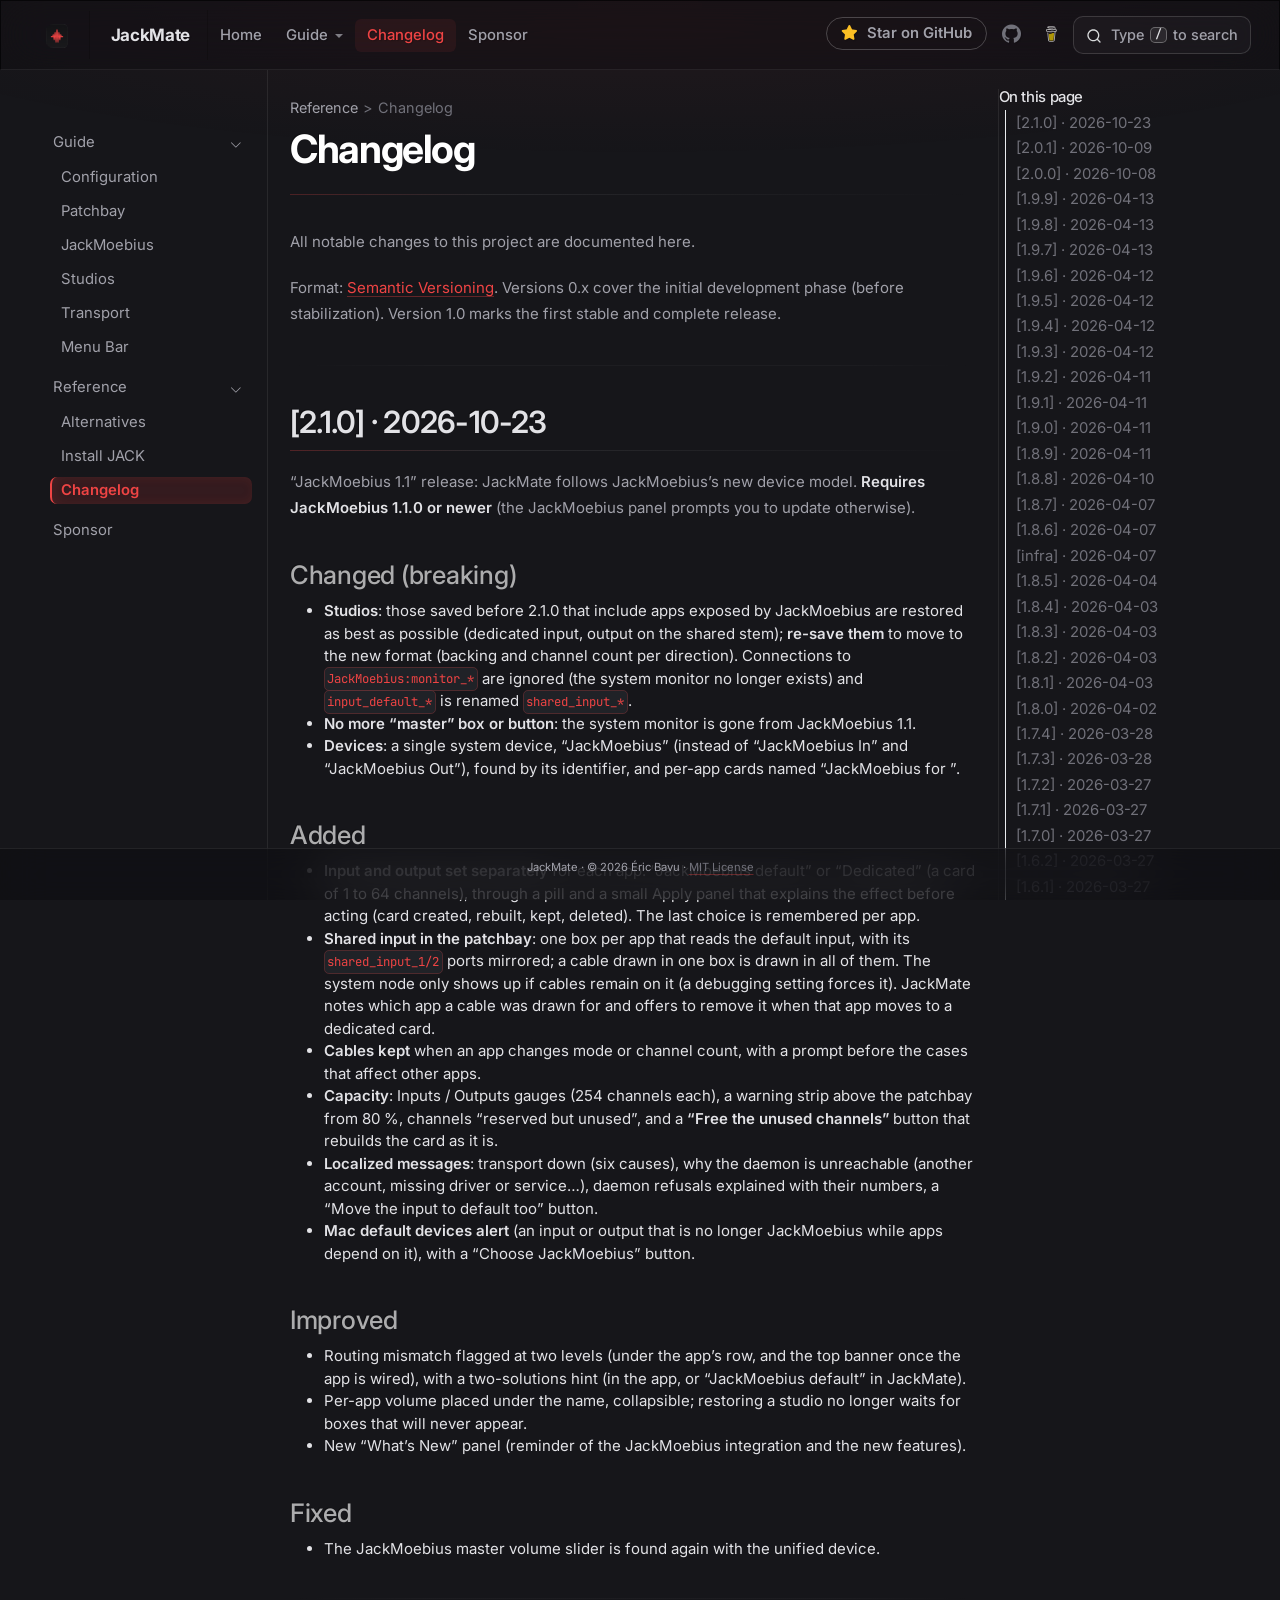
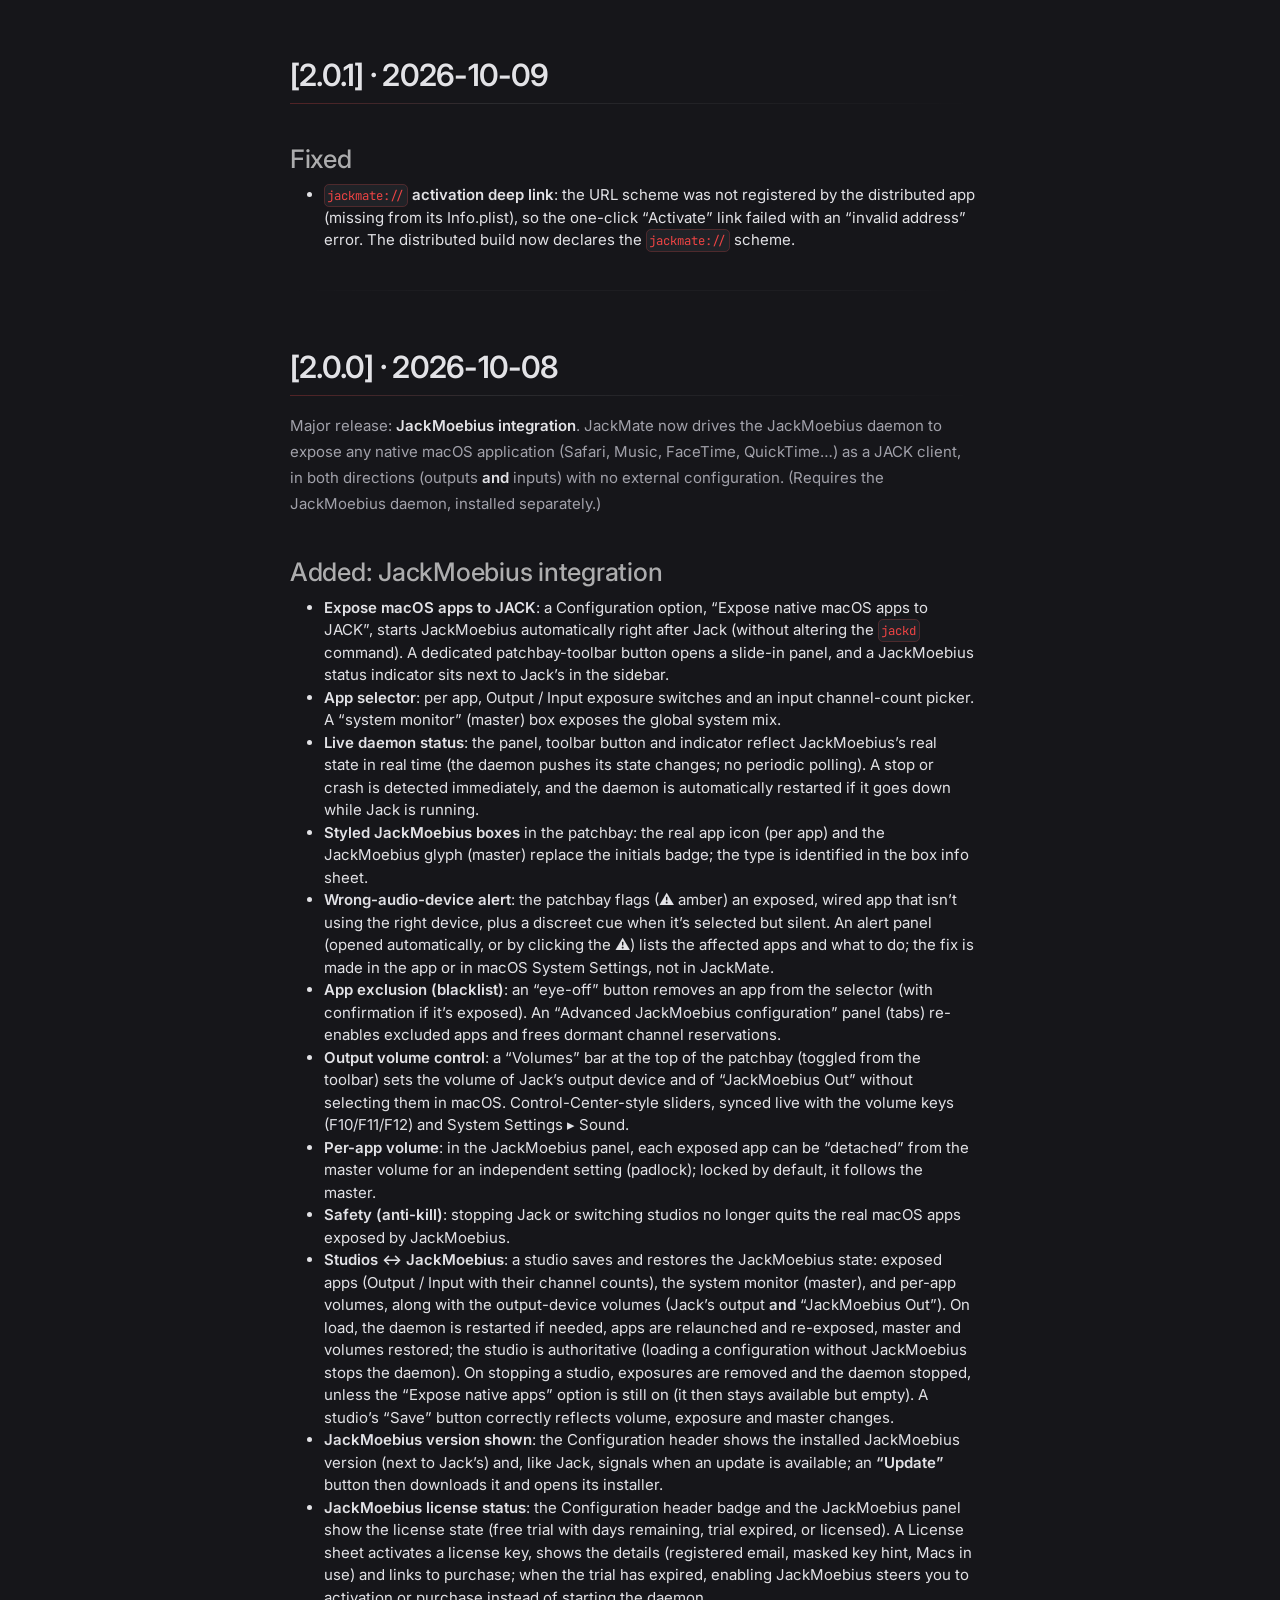
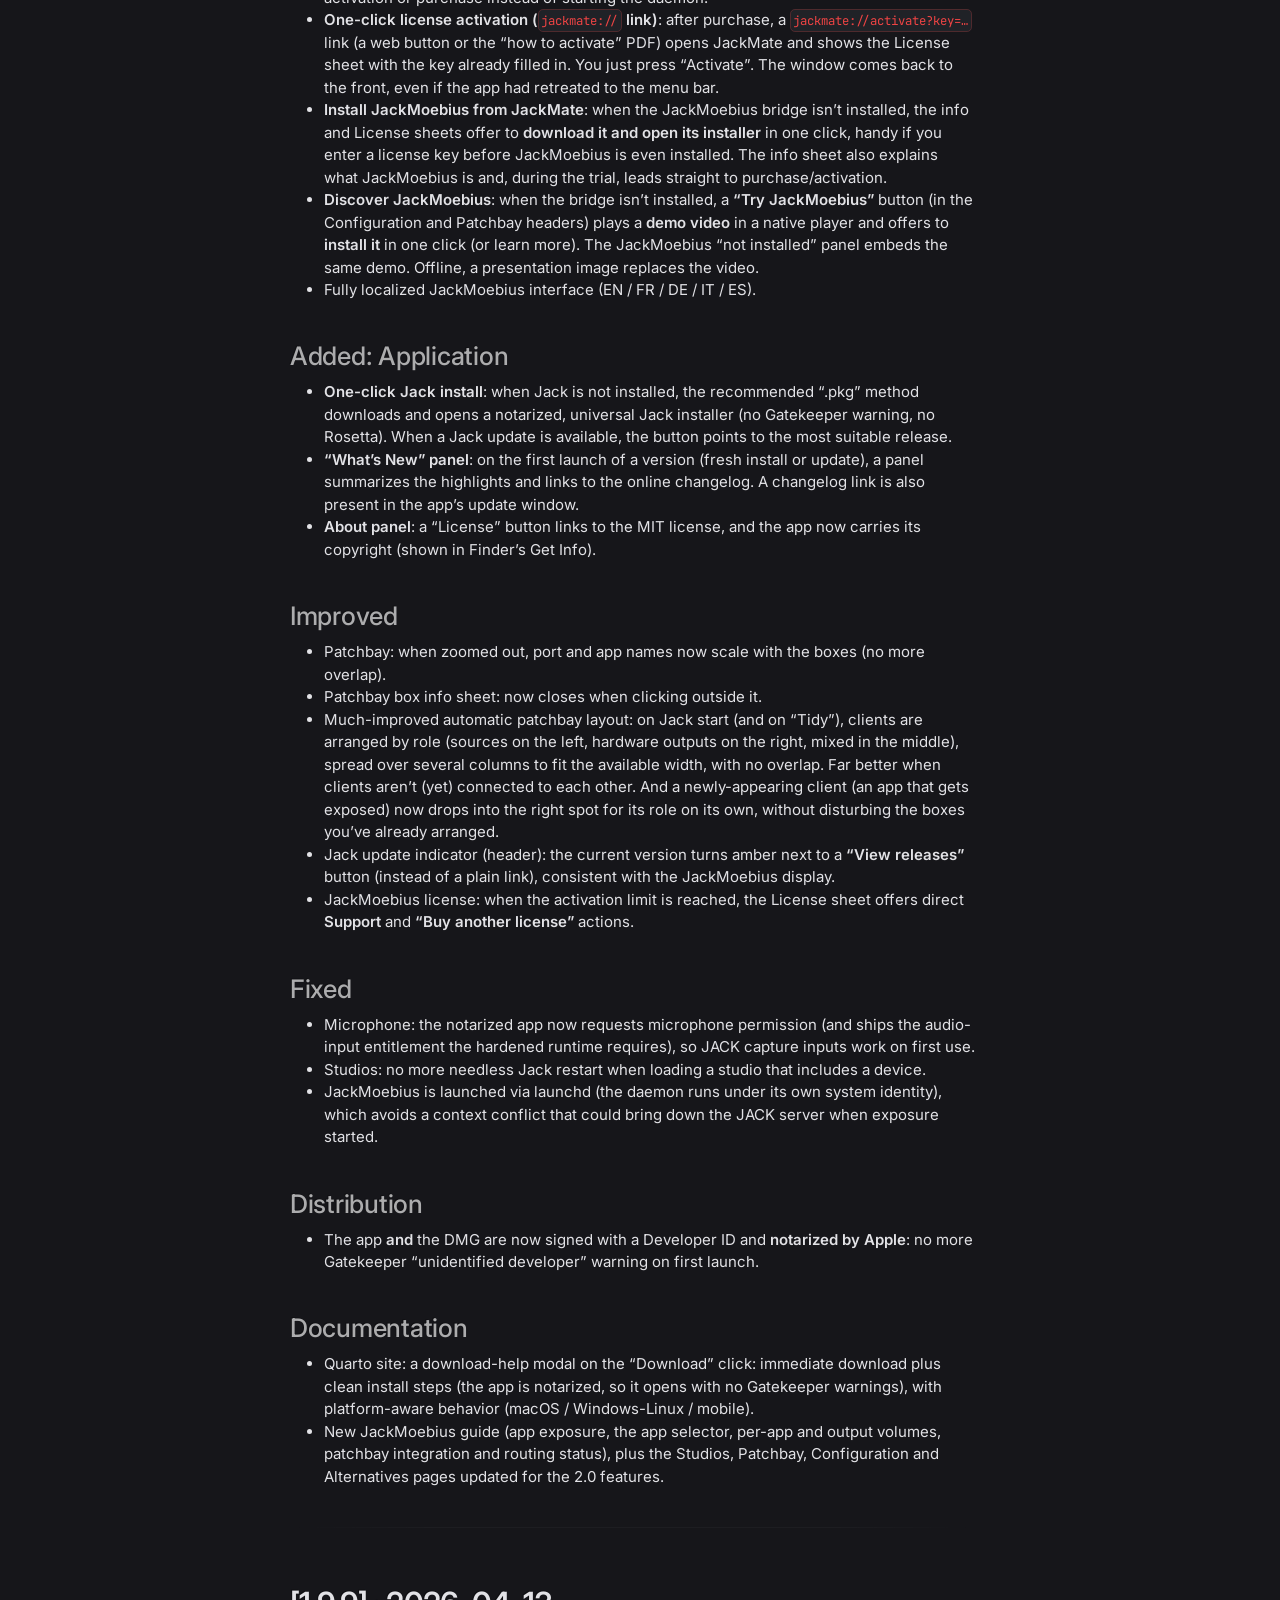
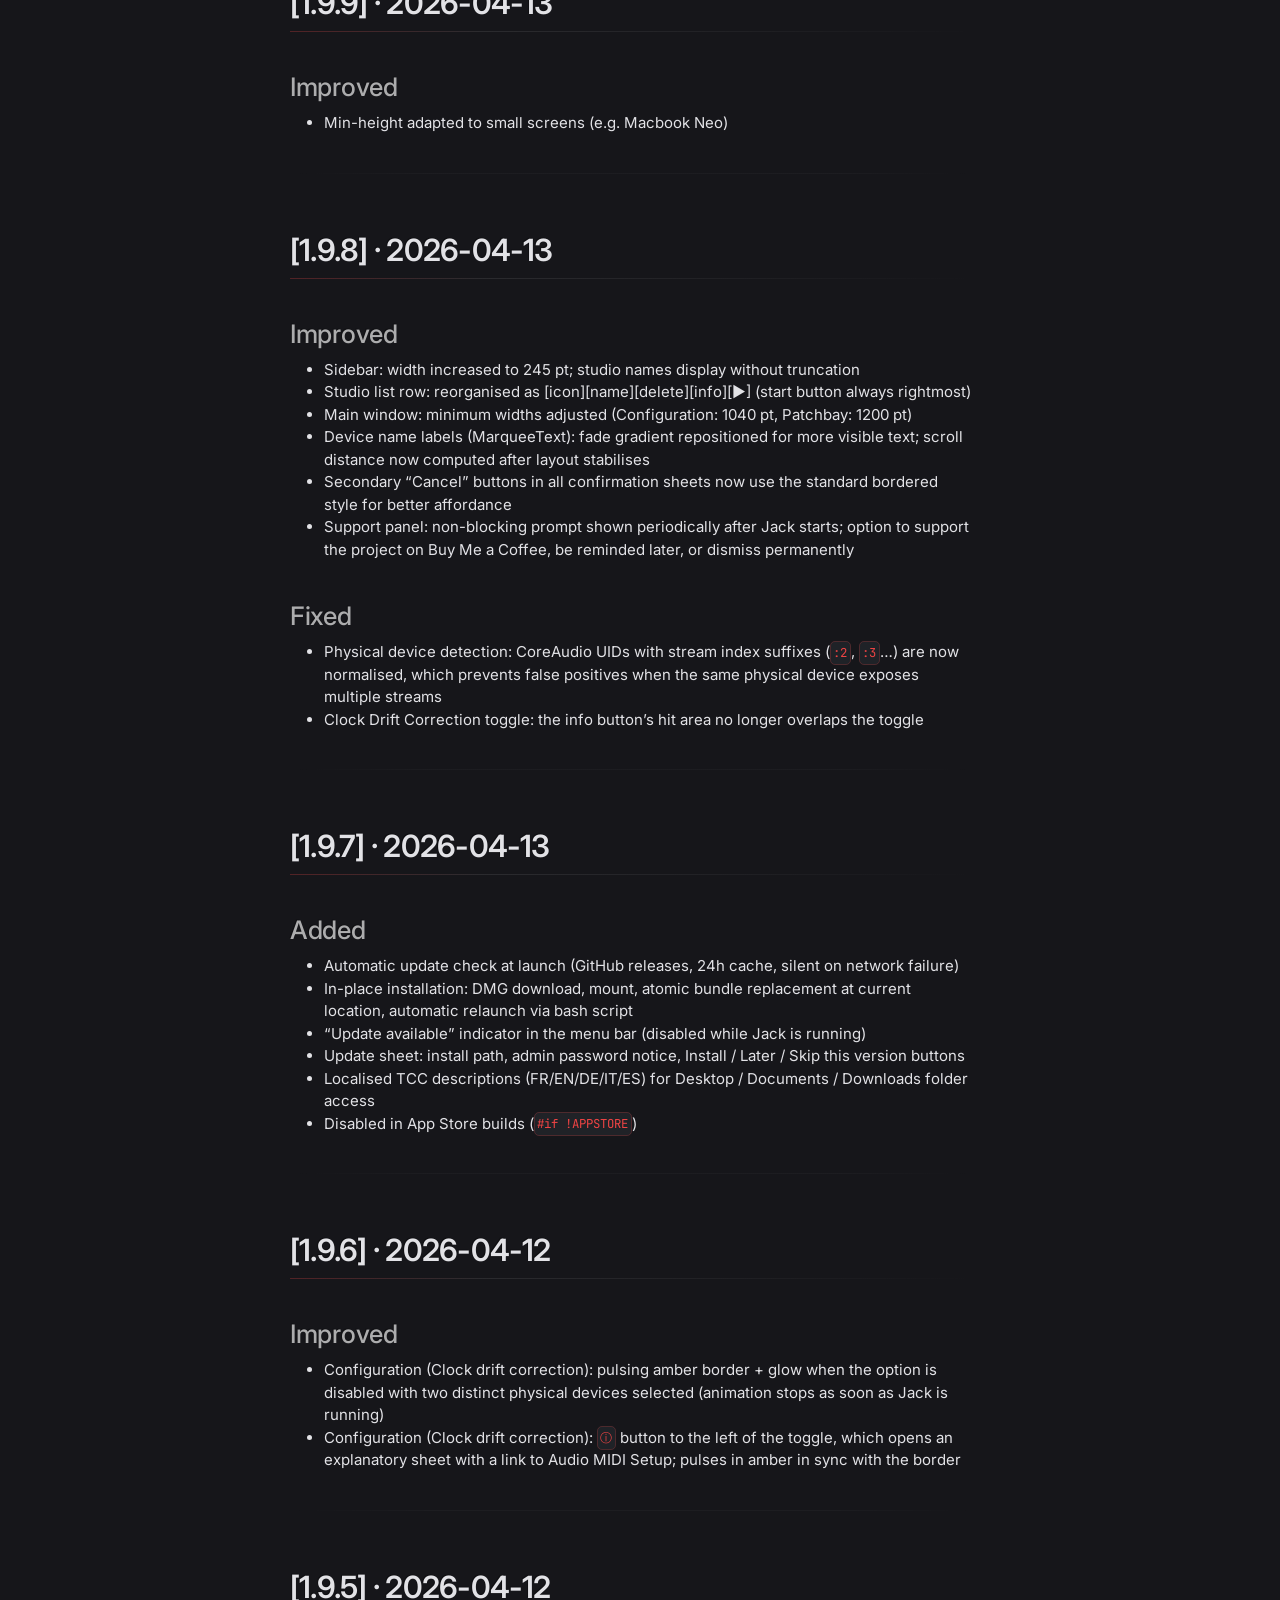
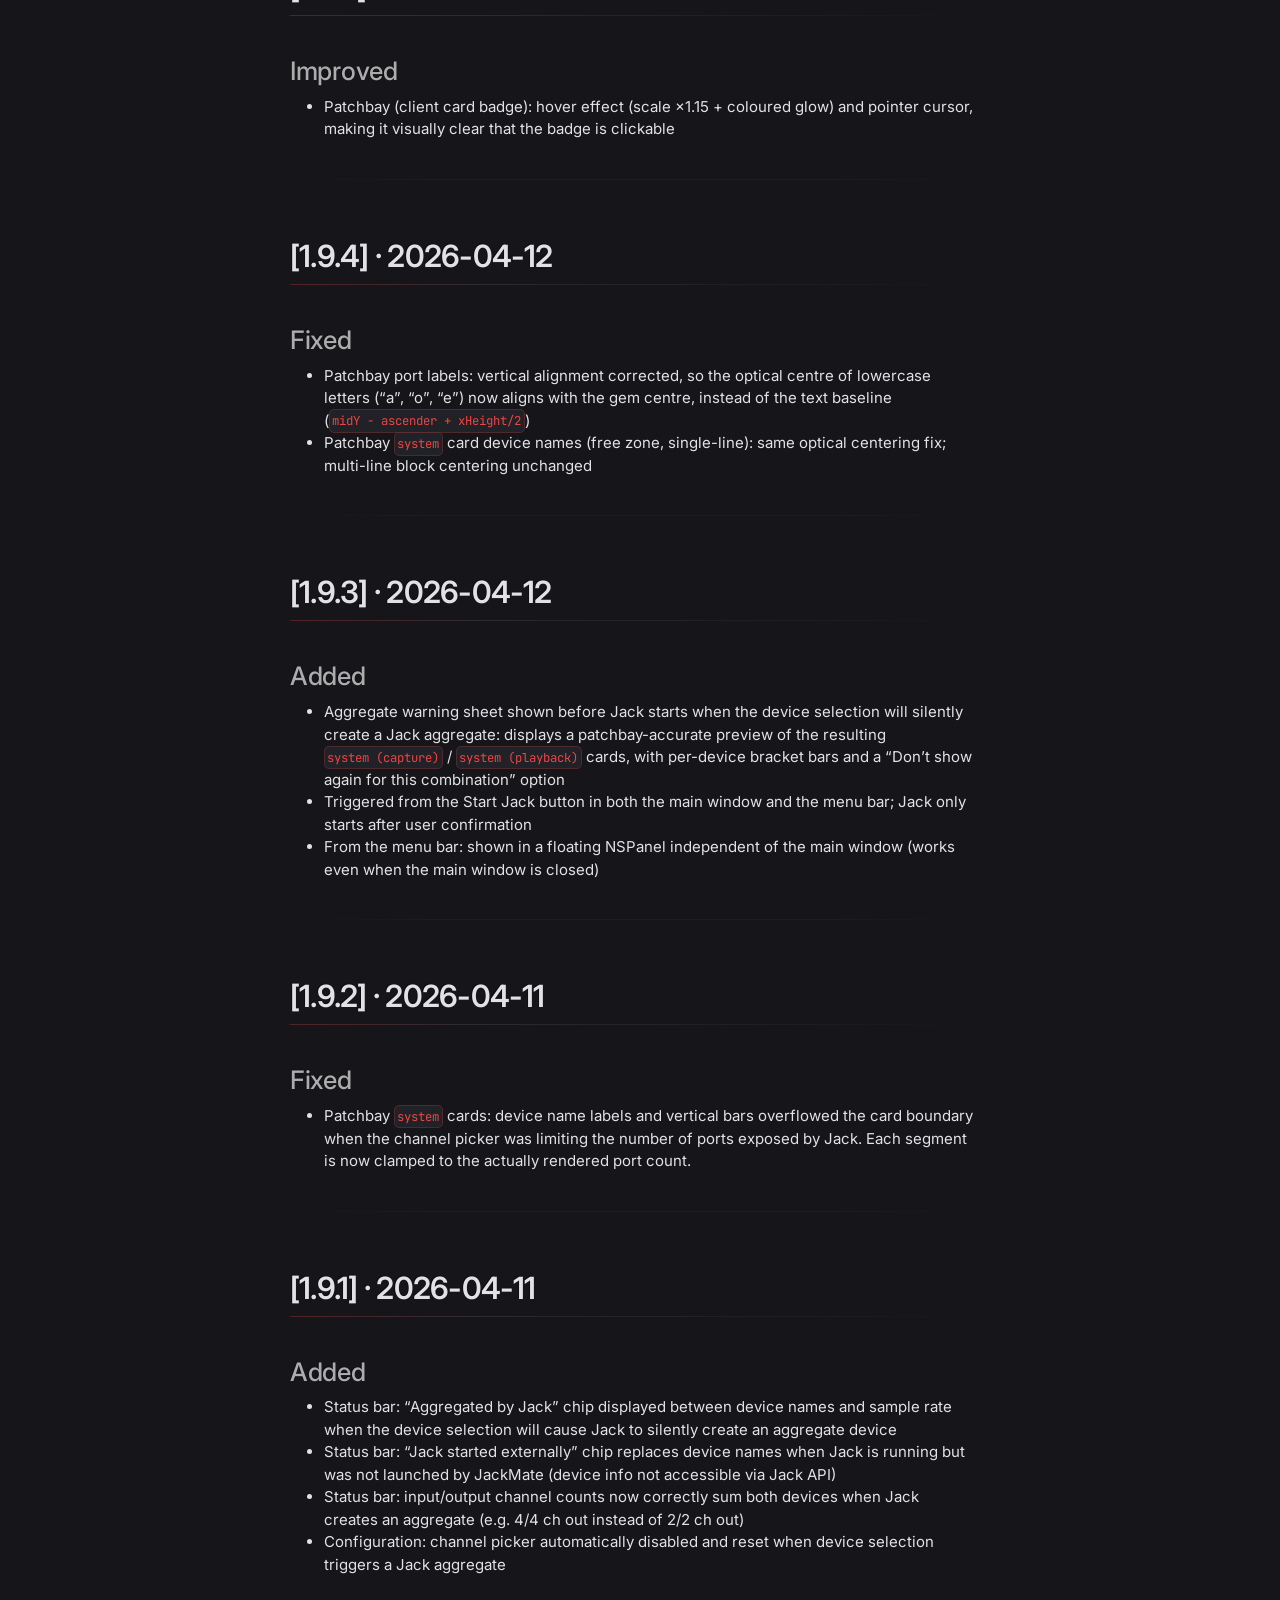
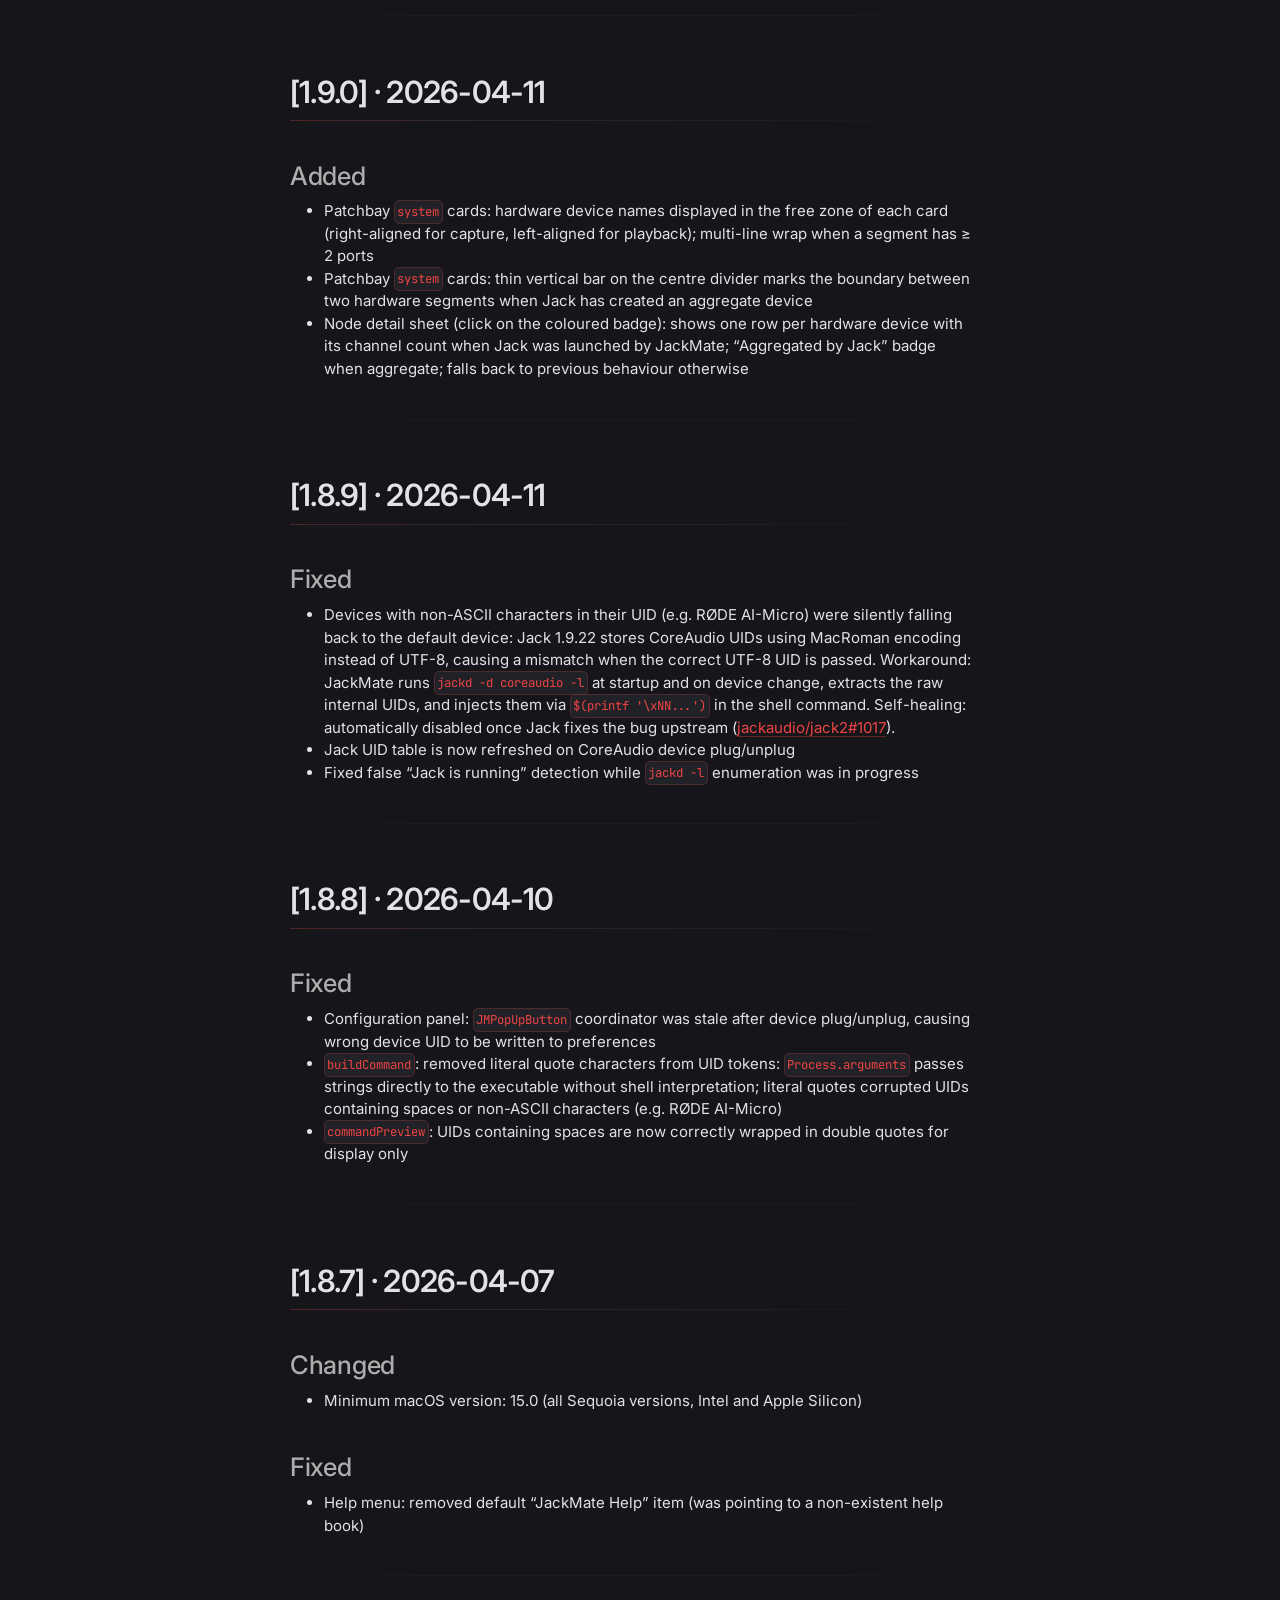
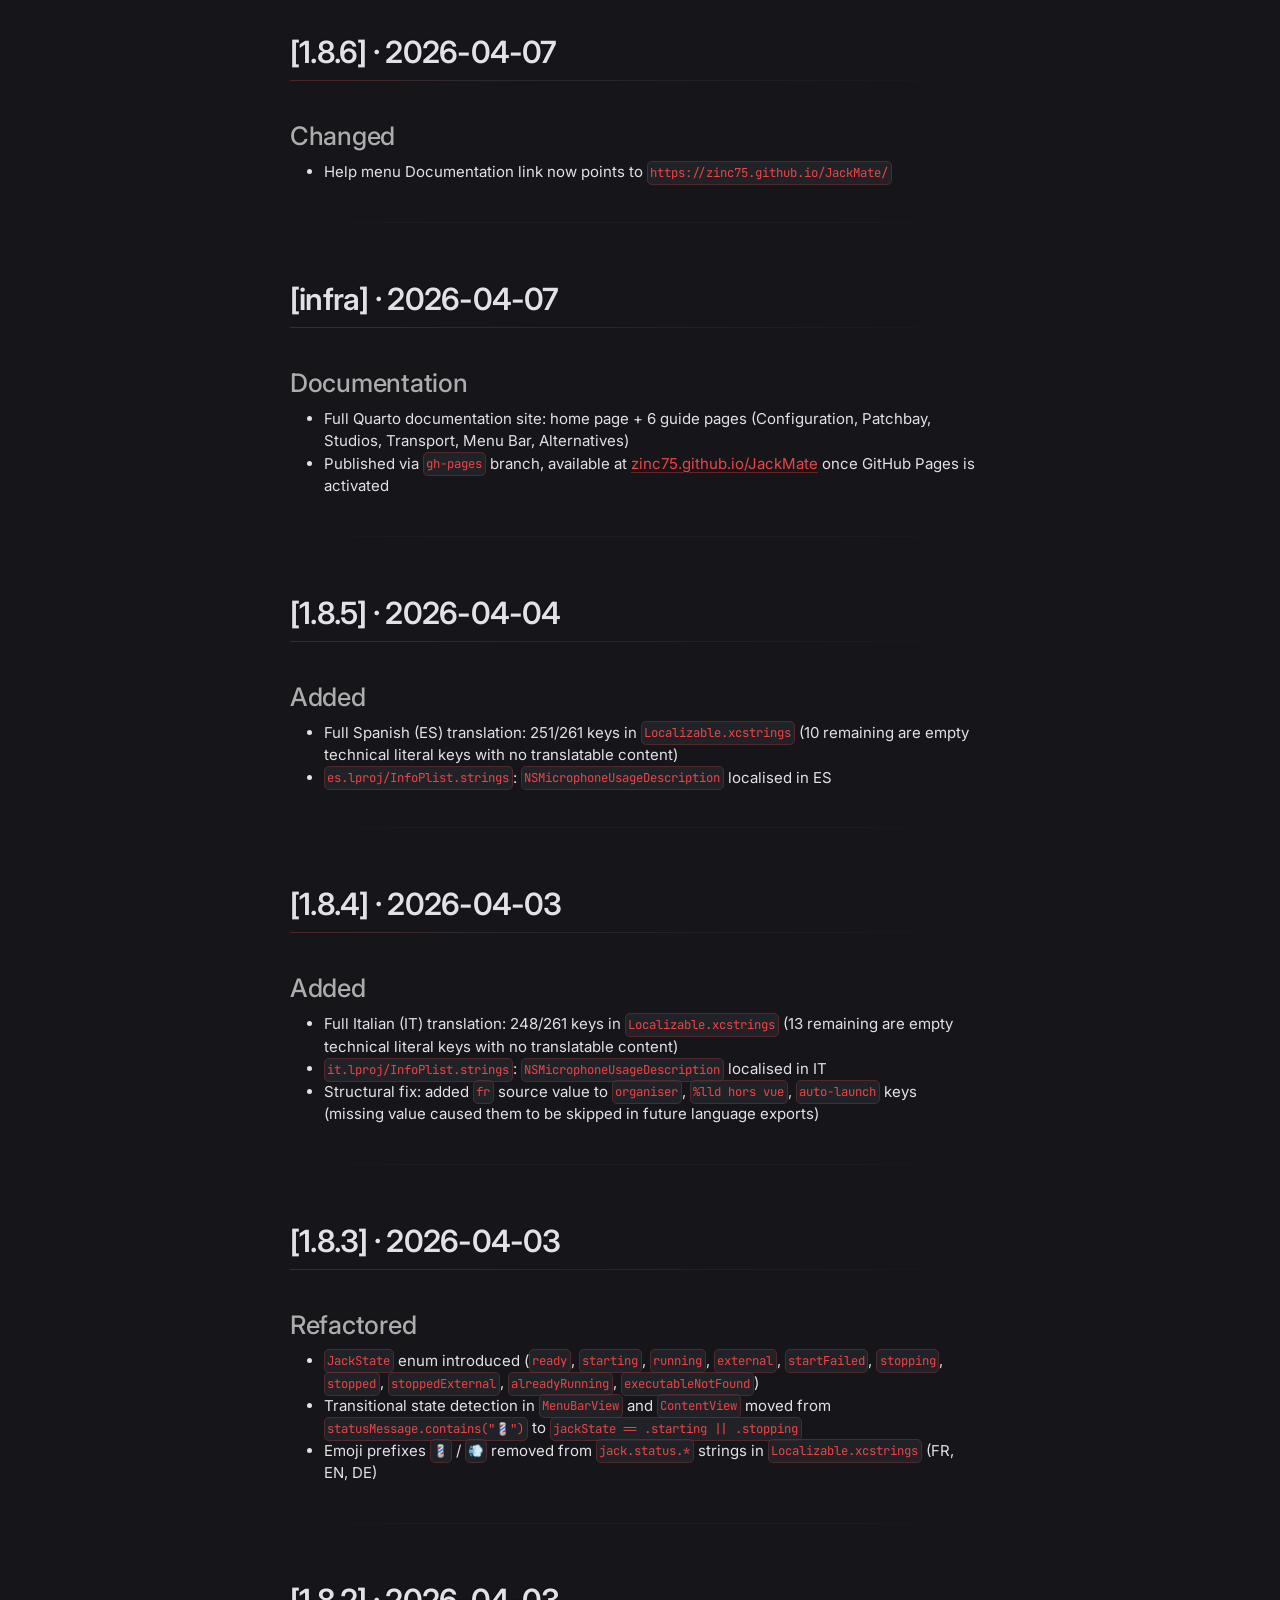
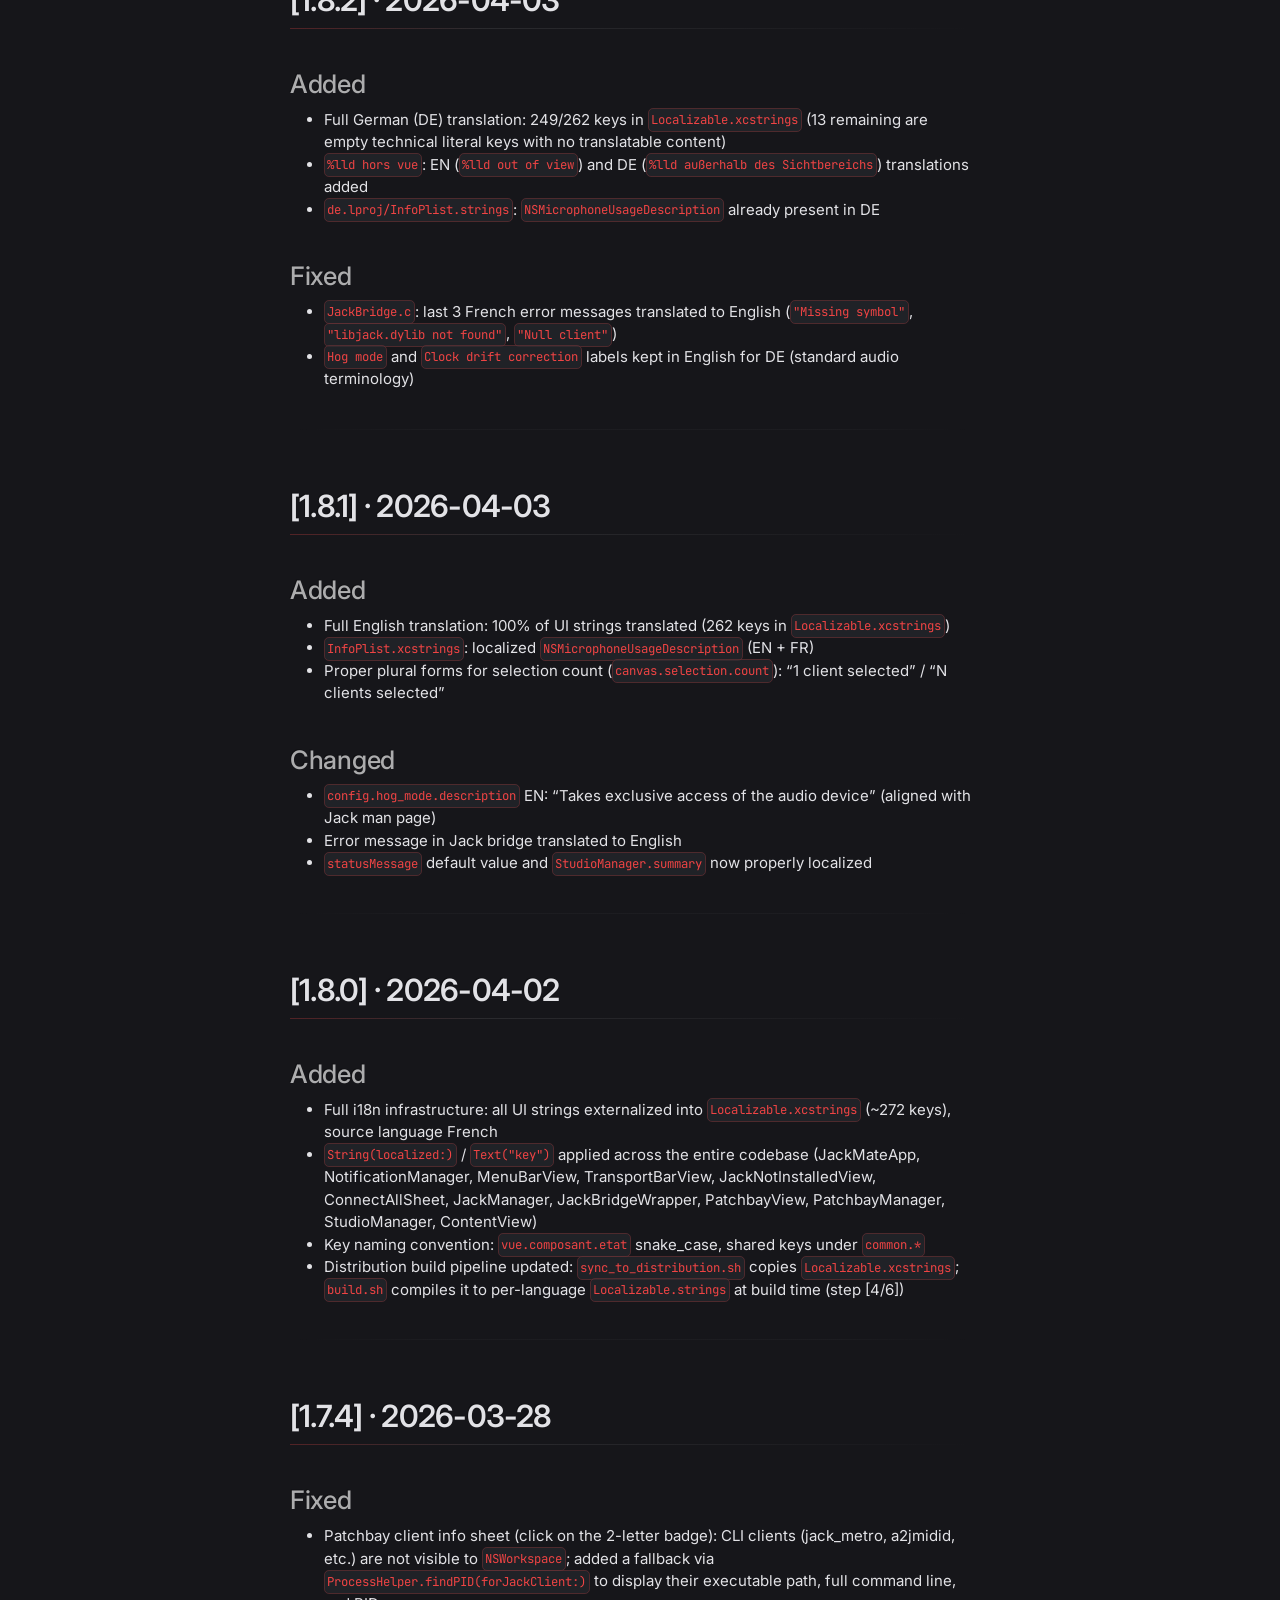
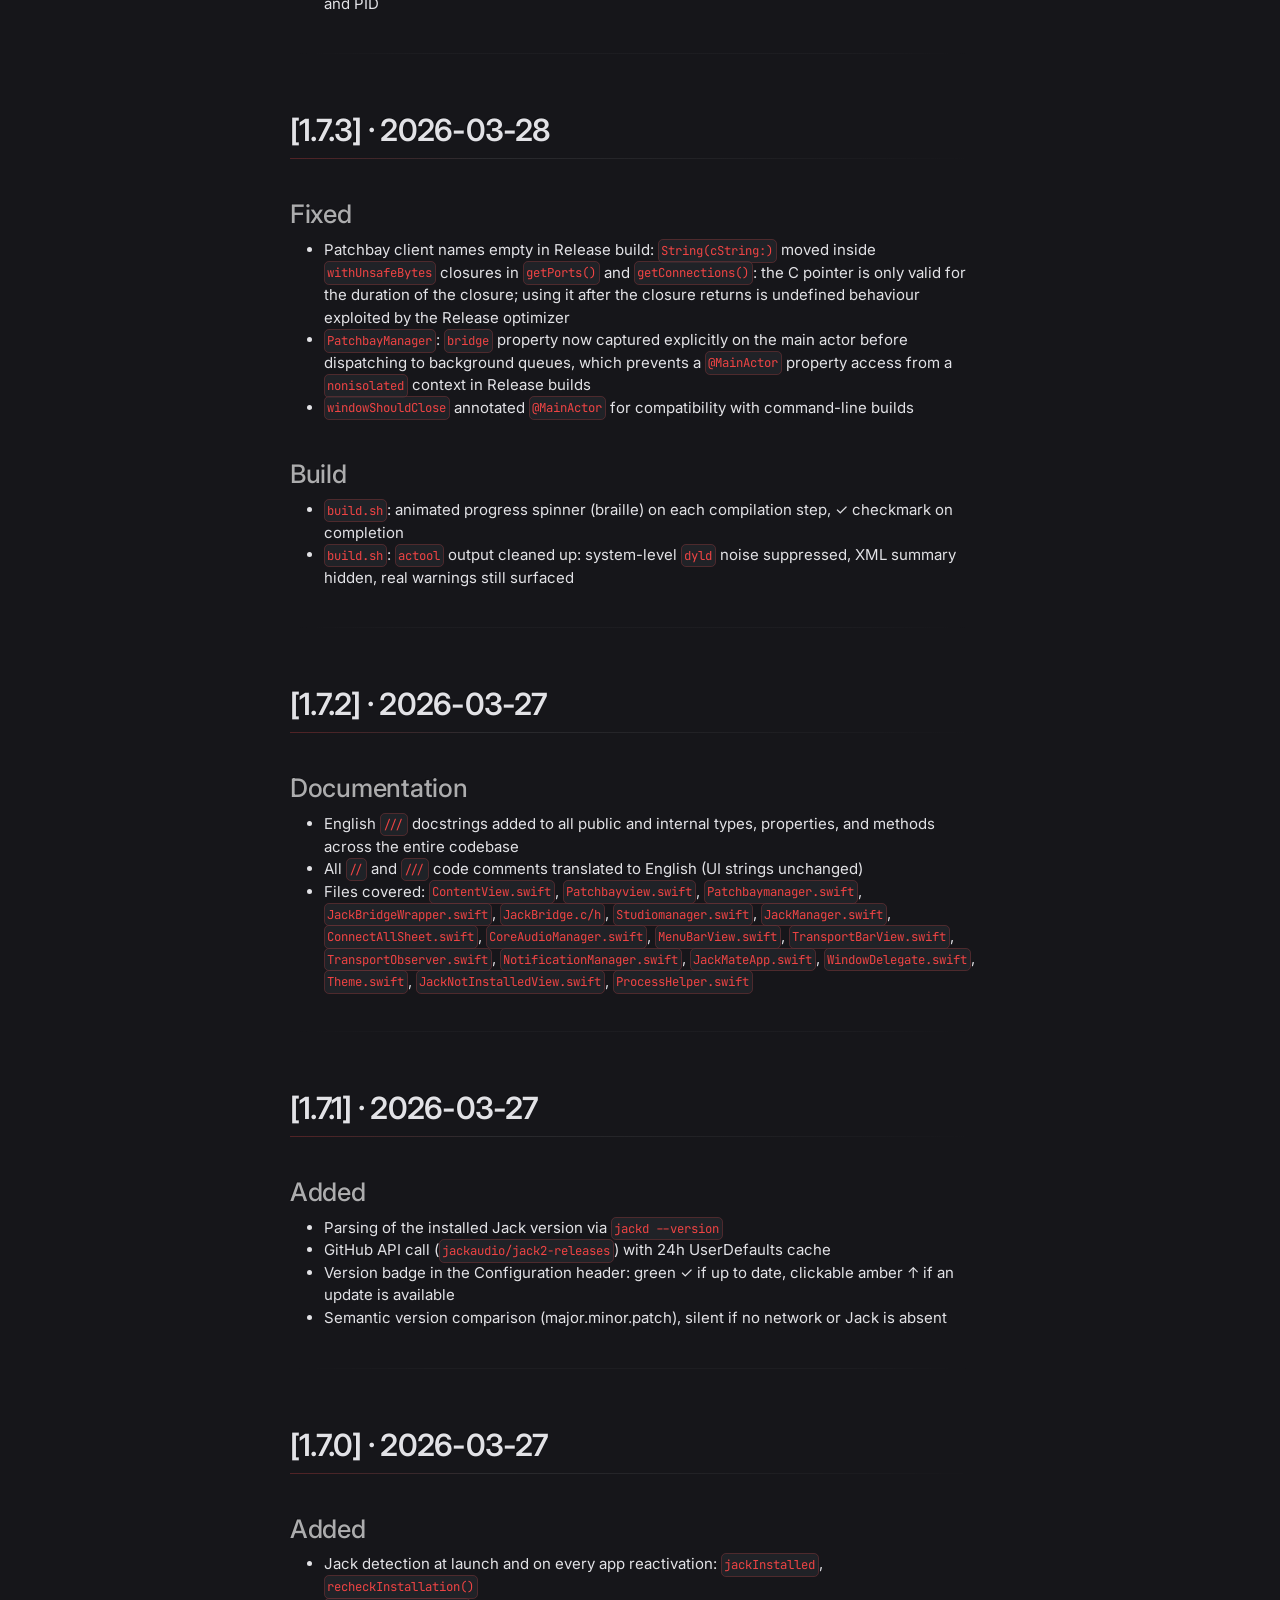
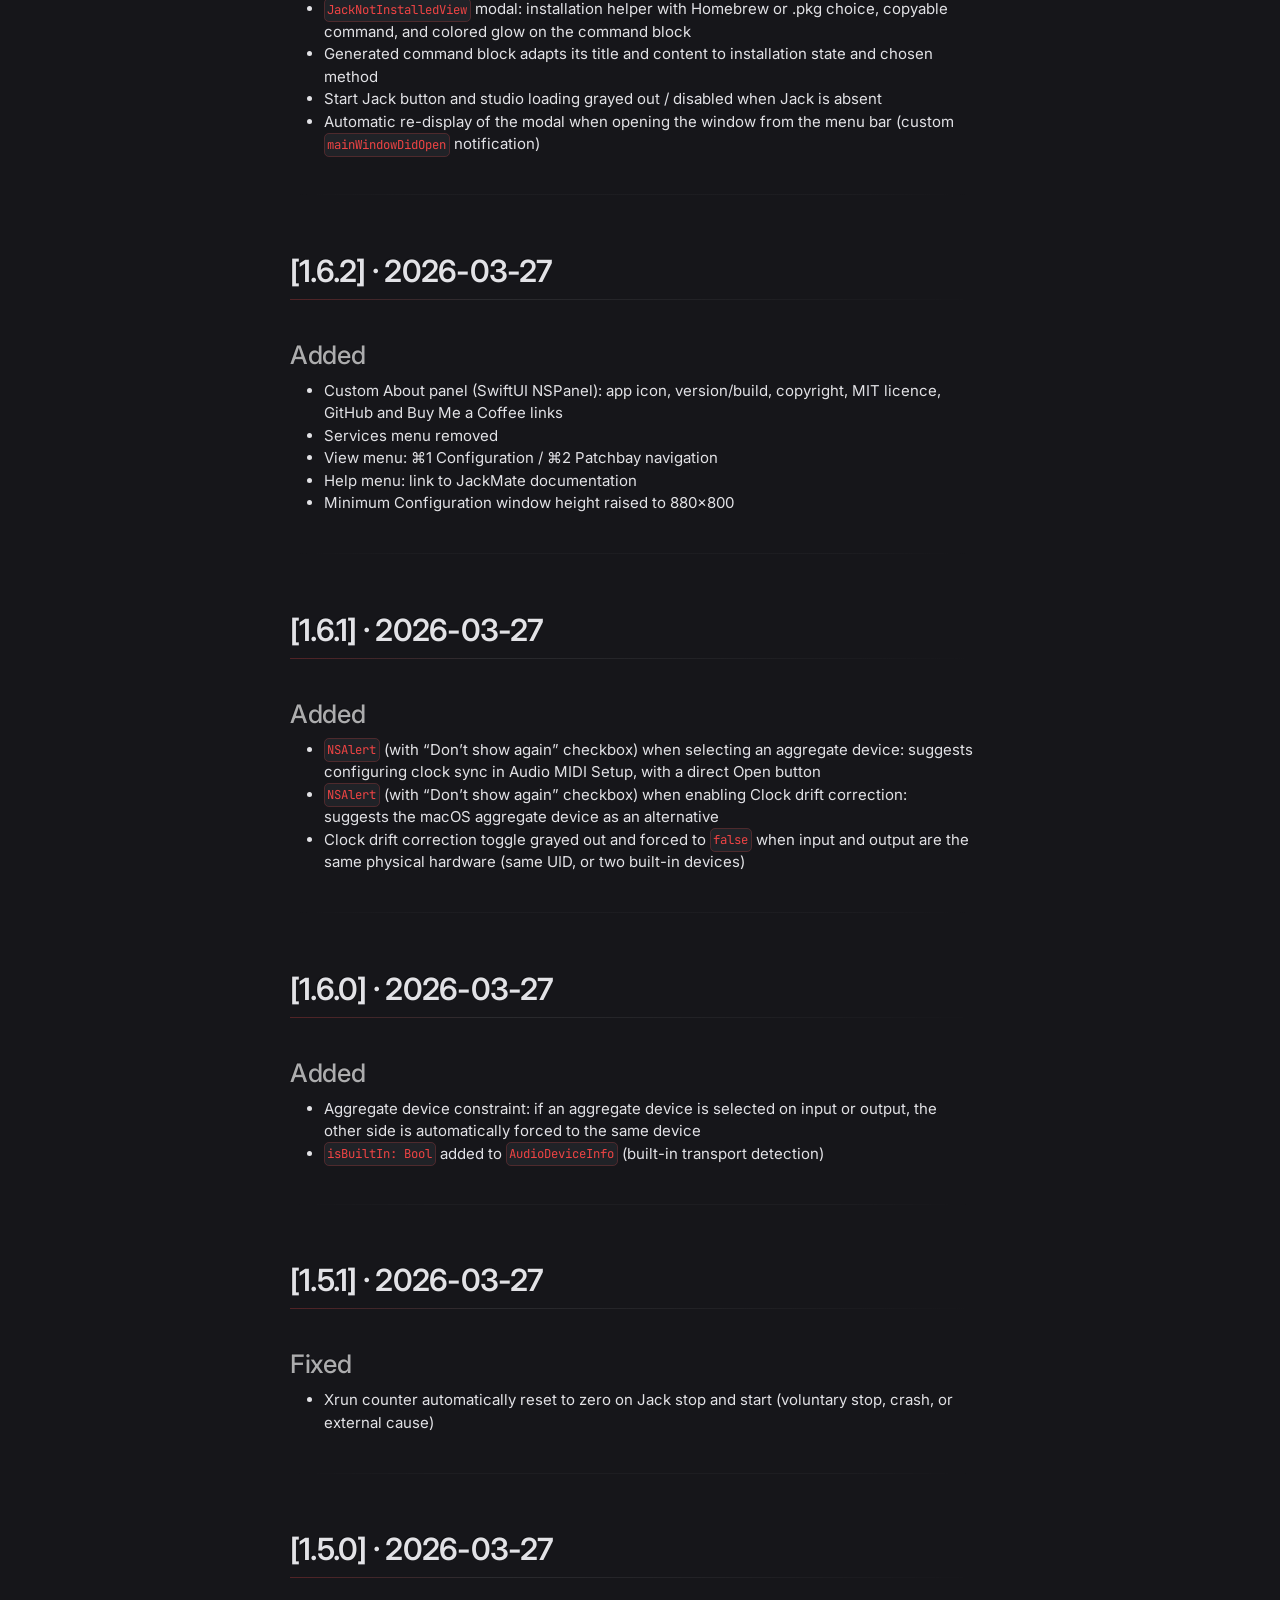
==== commit c71ad469: "[JackMate] docs: publish site (quarto 1.10.18)" ====
--- a/changelog.html
+++ b/changelog.html
@@ -78,6 +78,15 @@
 <link rel="stylesheet" href="https://cdnjs.cloudflare.com/ajax/libs/font-awesome/6.7.2/css/all.min.css" crossorigin="anonymous" referrerpolicy="no-referrer">
 
 
+<!-- Icons: iOS home-screen + crisp 32px tab favicon (Quarto emits the main favicon). -->
+<link rel="apple-touch-icon" sizes="180x180" href="./assets/apple-touch-icon.png">
+<link rel="icon" type="image/png" sizes="192x192" href="./assets/favicon-192x192.png">
+<link rel="icon" type="image/png" sizes="32x32" href="./assets/favicon-32x32.png">
+<link rel="icon" type="image/png" sizes="16x16" href="./assets/favicon-16x16.png">
+<link rel="manifest" href="./assets/site.webmanifest">
+<link rel="shortcut icon" href="favicon.ico">
+
+
 <!-- Structured data (schema.org) — tells search engines this is a free macOS app,
      making it eligible for richer results. -->
 <script type="application/ld+json">
@@ -88,8 +97,9 @@
   "operatingSystem": "macOS 15.0+",
   "applicationCategory": "MultimediaApplication",
   "description": "Native macOS app to start, configure and patch the JACK Audio Connection Kit (jackd) — a visual JACK patchbay and server manager for musicians and audio engineers.",
+  "image": "https://jackmate.app/assets/og-image.jpg",
   "url": "https://jackmate.app/",
-  "downloadUrl": "https://github.com/zinc75/JackMate/releases/latest",
+  "downloadUrl": "https://jackmate.app/#download",
   "license": "https://opensource.org/licenses/MIT",
   "isAccessibleForFree": true,
   "offers": {
@@ -108,17 +118,13 @@
 <link rel="stylesheet" href="assets/custom.css">
 <meta property="og:title" content="Changelog – JackMate">
 <meta property="og:description" content="Jack Audio server manager for macOS">
-<meta property="og:image" content="https://jackmate.app/assets/og-image.png">
+<meta property="og:image" content="https://jackmate.app/assets/og-image.jpg">
 <meta property="og:site_name" content="JackMate">
 <link rel="canonical" href="https://jackmate.app/changelog.html">
 <meta property="og:url" content="https://jackmate.app/changelog.html">
-<meta property="og:image:height" content="640">
-<meta property="og:image:width" content="1280">
 <meta name="twitter:title" content="Changelog – JackMate">
 <meta name="twitter:description" content="Jack Audio server manager for macOS">
-<meta name="twitter:image" content="https://jackmate.app/assets/og-image.png">
-<meta name="twitter:image-height" content="640">
-<meta name="twitter:image-width" content="1280">
+<meta name="twitter:image" content="https://jackmate.app/assets/og-image.jpg">
 <meta name="twitter:card" content="summary_large_image">
 </head>
 
@@ -180,6 +186,10 @@
         <li>
     <a class="dropdown-item" href="./guide/alternatives.html">
  <span class="dropdown-text">Alternatives</span></a>
+  </li>  
+        <li>
+    <a class="dropdown-item" href="./install-jack-macos.html">
+ <span class="dropdown-text">Install JACK</span></a>
   </li>  
     </ul>
   </li>
@@ -329,74 +339,81 @@
     <h2 id="toc-title">On this page</h2>
    
   <ul>
-  <li><a href="#section" id="toc-section" class="nav-link active" data-scroll-target="#section">[2.0.1] · 2026-10-09</a>
-  <ul class="collapse">
+  <li><a href="#v2.1.0" id="toc-v2.1.0" class="nav-link active" data-scroll-target="#v2.1.0">[2.1.0] · 2026-10-23</a>
+  <ul class="collapse">
+  <li><a href="#changed-breaking" id="toc-changed-breaking" class="nav-link" data-scroll-target="#changed-breaking">Changed (breaking)</a></li>
+  <li><a href="#added" id="toc-added" class="nav-link" data-scroll-target="#added">Added</a></li>
+  <li><a href="#improved" id="toc-improved" class="nav-link" data-scroll-target="#improved">Improved</a></li>
   <li><a href="#fixed" id="toc-fixed" class="nav-link" data-scroll-target="#fixed">Fixed</a></li>
   </ul></li>
-  <li><a href="#section-1" id="toc-section-1" class="nav-link" data-scroll-target="#section-1">[2.0.0] · 2026-10-08</a>
+  <li><a href="#v2.0.1" id="toc-v2.0.1" class="nav-link" data-scroll-target="#v2.0.1">[2.0.1] · 2026-10-09</a>
+  <ul class="collapse">
+  <li><a href="#fixed-1" id="toc-fixed-1" class="nav-link" data-scroll-target="#fixed-1">Fixed</a></li>
+  </ul></li>
+  <li><a href="#v2.0.0" id="toc-v2.0.0" class="nav-link" data-scroll-target="#v2.0.0">[2.0.0] · 2026-10-08</a>
   <ul class="collapse">
   <li><a href="#added-jackmoebius-integration" id="toc-added-jackmoebius-integration" class="nav-link" data-scroll-target="#added-jackmoebius-integration">Added: JackMoebius integration</a></li>
   <li><a href="#added-application" id="toc-added-application" class="nav-link" data-scroll-target="#added-application">Added: Application</a></li>
-  <li><a href="#improved" id="toc-improved" class="nav-link" data-scroll-target="#improved">Improved</a></li>
-  <li><a href="#fixed-1" id="toc-fixed-1" class="nav-link" data-scroll-target="#fixed-1">Fixed</a></li>
+  <li><a href="#improved-1" id="toc-improved-1" class="nav-link" data-scroll-target="#improved-1">Improved</a></li>
+  <li><a href="#fixed-2" id="toc-fixed-2" class="nav-link" data-scroll-target="#fixed-2">Fixed</a></li>
   <li><a href="#distribution" id="toc-distribution" class="nav-link" data-scroll-target="#distribution">Distribution</a></li>
   <li><a href="#documentation" id="toc-documentation" class="nav-link" data-scroll-target="#documentation">Documentation</a></li>
   </ul></li>
-  <li><a href="#section-2" id="toc-section-2" class="nav-link" data-scroll-target="#section-2">[1.9.9] · 2026-04-13</a>
-  <ul class="collapse">
-  <li><a href="#improved-1" id="toc-improved-1" class="nav-link" data-scroll-target="#improved-1">Improved</a></li>
-  </ul></li>
-  <li><a href="#section-3" id="toc-section-3" class="nav-link" data-scroll-target="#section-3">[1.9.8] · 2026-04-13</a>
+  <li><a href="#v1.9.9" id="toc-v1.9.9" class="nav-link" data-scroll-target="#v1.9.9">[1.9.9] · 2026-04-13</a>
   <ul class="collapse">
   <li><a href="#improved-2" id="toc-improved-2" class="nav-link" data-scroll-target="#improved-2">Improved</a></li>
-  <li><a href="#fixed-2" id="toc-fixed-2" class="nav-link" data-scroll-target="#fixed-2">Fixed</a></li>
-  </ul></li>
-  <li><a href="#section-4" id="toc-section-4" class="nav-link" data-scroll-target="#section-4">[1.9.7] · 2026-04-13</a>
-  <ul class="collapse">
-  <li><a href="#added" id="toc-added" class="nav-link" data-scroll-target="#added">Added</a></li>
-  </ul></li>
-  <li><a href="#section-5" id="toc-section-5" class="nav-link" data-scroll-target="#section-5">[1.9.6] · 2026-04-12</a>
+  </ul></li>
+  <li><a href="#v1.9.8" id="toc-v1.9.8" class="nav-link" data-scroll-target="#v1.9.8">[1.9.8] · 2026-04-13</a>
   <ul class="collapse">
   <li><a href="#improved-3" id="toc-improved-3" class="nav-link" data-scroll-target="#improved-3">Improved</a></li>
-  </ul></li>
-  <li><a href="#section-6" id="toc-section-6" class="nav-link" data-scroll-target="#section-6">[1.9.5] · 2026-04-12</a>
+  <li><a href="#fixed-3" id="toc-fixed-3" class="nav-link" data-scroll-target="#fixed-3">Fixed</a></li>
+  </ul></li>
+  <li><a href="#v1.9.7" id="toc-v1.9.7" class="nav-link" data-scroll-target="#v1.9.7">[1.9.7] · 2026-04-13</a>
+  <ul class="collapse">
+  <li><a href="#added-1" id="toc-added-1" class="nav-link" data-scroll-target="#added-1">Added</a></li>
+  </ul></li>
+  <li><a href="#v1.9.6" id="toc-v1.9.6" class="nav-link" data-scroll-target="#v1.9.6">[1.9.6] · 2026-04-12</a>
   <ul class="collapse">
   <li><a href="#improved-4" id="toc-improved-4" class="nav-link" data-scroll-target="#improved-4">Improved</a></li>
   </ul></li>
-  <li><a href="#section-7" id="toc-section-7" class="nav-link" data-scroll-target="#section-7">[1.9.4] · 2026-04-12</a>
-  <ul class="collapse">
-  <li><a href="#fixed-3" id="toc-fixed-3" class="nav-link" data-scroll-target="#fixed-3">Fixed</a></li>
-  </ul></li>
-  <li><a href="#section-8" id="toc-section-8" class="nav-link" data-scroll-target="#section-8">[1.9.3] · 2026-04-12</a>
-  <ul class="collapse">
-  <li><a href="#added-1" id="toc-added-1" class="nav-link" data-scroll-target="#added-1">Added</a></li>
-  </ul></li>
-  <li><a href="#section-9" id="toc-section-9" class="nav-link" data-scroll-target="#section-9">[1.9.2] · 2026-04-11</a>
+  <li><a href="#v1.9.5" id="toc-v1.9.5" class="nav-link" data-scroll-target="#v1.9.5">[1.9.5] · 2026-04-12</a>
+  <ul class="collapse">
+  <li><a href="#improved-5" id="toc-improved-5" class="nav-link" data-scroll-target="#improved-5">Improved</a></li>
+  </ul></li>
+  <li><a href="#v1.9.4" id="toc-v1.9.4" class="nav-link" data-scroll-target="#v1.9.4">[1.9.4] · 2026-04-12</a>
   <ul class="collapse">
   <li><a href="#fixed-4" id="toc-fixed-4" class="nav-link" data-scroll-target="#fixed-4">Fixed</a></li>
   </ul></li>
-  <li><a href="#section-10" id="toc-section-10" class="nav-link" data-scroll-target="#section-10">[1.9.1] · 2026-04-11</a>
+  <li><a href="#v1.9.3" id="toc-v1.9.3" class="nav-link" data-scroll-target="#v1.9.3">[1.9.3] · 2026-04-12</a>
   <ul class="collapse">
   <li><a href="#added-2" id="toc-added-2" class="nav-link" data-scroll-target="#added-2">Added</a></li>
   </ul></li>
-  <li><a href="#section-11" id="toc-section-11" class="nav-link" data-scroll-target="#section-11">[1.9.0] · 2026-04-11</a>
+  <li><a href="#v1.9.2" id="toc-v1.9.2" class="nav-link" data-scroll-target="#v1.9.2">[1.9.2] · 2026-04-11</a>
+  <ul class="collapse">
+  <li><a href="#fixed-5" id="toc-fixed-5" class="nav-link" data-scroll-target="#fixed-5">Fixed</a></li>
+  </ul></li>
+  <li><a href="#v1.9.1" id="toc-v1.9.1" class="nav-link" data-scroll-target="#v1.9.1">[1.9.1] · 2026-04-11</a>
   <ul class="collapse">
   <li><a href="#added-3" id="toc-added-3" class="nav-link" data-scroll-target="#added-3">Added</a></li>
   </ul></li>
-  <li><a href="#section-12" id="toc-section-12" class="nav-link" data-scroll-target="#section-12">[1.8.9] · 2026-04-11</a>
-  <ul class="collapse">
-  <li><a href="#fixed-5" id="toc-fixed-5" class="nav-link" data-scroll-target="#fixed-5">Fixed</a></li>
-  </ul></li>
-  <li><a href="#section-13" id="toc-section-13" class="nav-link" data-scroll-target="#section-13">[1.8.8] · 2026-04-10</a>
+  <li><a href="#v1.9.0" id="toc-v1.9.0" class="nav-link" data-scroll-target="#v1.9.0">[1.9.0] · 2026-04-11</a>
+  <ul class="collapse">
+  <li><a href="#added-4" id="toc-added-4" class="nav-link" data-scroll-target="#added-4">Added</a></li>
+  </ul></li>
+  <li><a href="#v1.8.9" id="toc-v1.8.9" class="nav-link" data-scroll-target="#v1.8.9">[1.8.9] · 2026-04-11</a>
   <ul class="collapse">
   <li><a href="#fixed-6" id="toc-fixed-6" class="nav-link" data-scroll-target="#fixed-6">Fixed</a></li>
   </ul></li>
-  <li><a href="#section-14" id="toc-section-14" class="nav-link" data-scroll-target="#section-14">[1.8.7] · 2026-04-07</a>
+  <li><a href="#v1.8.8" id="toc-v1.8.8" class="nav-link" data-scroll-target="#v1.8.8">[1.8.8] · 2026-04-10</a>
+  <ul class="collapse">
+  <li><a href="#fixed-7" id="toc-fixed-7" class="nav-link" data-scroll-target="#fixed-7">Fixed</a></li>
+  </ul></li>
+  <li><a href="#v1.8.7" id="toc-v1.8.7" class="nav-link" data-scroll-target="#v1.8.7">[1.8.7] · 2026-04-07</a>
   <ul class="collapse">
   <li><a href="#changed" id="toc-changed" class="nav-link" data-scroll-target="#changed">Changed</a></li>
-  <li><a href="#fixed-7" id="toc-fixed-7" class="nav-link" data-scroll-target="#fixed-7">Fixed</a></li>
-  </ul></li>
-  <li><a href="#section-15" id="toc-section-15" class="nav-link" data-scroll-target="#section-15">[1.8.6] · 2026-04-07</a>
+  <li><a href="#fixed-8" id="toc-fixed-8" class="nav-link" data-scroll-target="#fixed-8">Fixed</a></li>
+  </ul></li>
+  <li><a href="#v1.8.6" id="toc-v1.8.6" class="nav-link" data-scroll-target="#v1.8.6">[1.8.6] · 2026-04-07</a>
   <ul class="collapse">
   <li><a href="#changed-1" id="toc-changed-1" class="nav-link" data-scroll-target="#changed-1">Changed</a></li>
   </ul></li>
@@ -404,136 +421,136 @@
   <ul class="collapse">
   <li><a href="#documentation-1" id="toc-documentation-1" class="nav-link" data-scroll-target="#documentation-1">Documentation</a></li>
   </ul></li>
-  <li><a href="#section-16" id="toc-section-16" class="nav-link" data-scroll-target="#section-16">[1.8.5] · 2026-04-04</a>
-  <ul class="collapse">
-  <li><a href="#added-4" id="toc-added-4" class="nav-link" data-scroll-target="#added-4">Added</a></li>
-  </ul></li>
-  <li><a href="#section-17" id="toc-section-17" class="nav-link" data-scroll-target="#section-17">[1.8.4] · 2026-04-03</a>
+  <li><a href="#v1.8.5" id="toc-v1.8.5" class="nav-link" data-scroll-target="#v1.8.5">[1.8.5] · 2026-04-04</a>
   <ul class="collapse">
   <li><a href="#added-5" id="toc-added-5" class="nav-link" data-scroll-target="#added-5">Added</a></li>
   </ul></li>
-  <li><a href="#section-18" id="toc-section-18" class="nav-link" data-scroll-target="#section-18">[1.8.3] · 2026-04-03</a>
+  <li><a href="#v1.8.4" id="toc-v1.8.4" class="nav-link" data-scroll-target="#v1.8.4">[1.8.4] · 2026-04-03</a>
+  <ul class="collapse">
+  <li><a href="#added-6" id="toc-added-6" class="nav-link" data-scroll-target="#added-6">Added</a></li>
+  </ul></li>
+  <li><a href="#v1.8.3" id="toc-v1.8.3" class="nav-link" data-scroll-target="#v1.8.3">[1.8.3] · 2026-04-03</a>
   <ul class="collapse">
   <li><a href="#refactored" id="toc-refactored" class="nav-link" data-scroll-target="#refactored">Refactored</a></li>
   </ul></li>
-  <li><a href="#section-19" id="toc-section-19" class="nav-link" data-scroll-target="#section-19">[1.8.2] · 2026-04-03</a>
-  <ul class="collapse">
-  <li><a href="#added-6" id="toc-added-6" class="nav-link" data-scroll-target="#added-6">Added</a></li>
-  <li><a href="#fixed-8" id="toc-fixed-8" class="nav-link" data-scroll-target="#fixed-8">Fixed</a></li>
-  </ul></li>
-  <li><a href="#section-20" id="toc-section-20" class="nav-link" data-scroll-target="#section-20">[1.8.1] · 2026-04-03</a>
+  <li><a href="#v1.8.2" id="toc-v1.8.2" class="nav-link" data-scroll-target="#v1.8.2">[1.8.2] · 2026-04-03</a>
   <ul class="collapse">
   <li><a href="#added-7" id="toc-added-7" class="nav-link" data-scroll-target="#added-7">Added</a></li>
+  <li><a href="#fixed-9" id="toc-fixed-9" class="nav-link" data-scroll-target="#fixed-9">Fixed</a></li>
+  </ul></li>
+  <li><a href="#v1.8.1" id="toc-v1.8.1" class="nav-link" data-scroll-target="#v1.8.1">[1.8.1] · 2026-04-03</a>
+  <ul class="collapse">
+  <li><a href="#added-8" id="toc-added-8" class="nav-link" data-scroll-target="#added-8">Added</a></li>
   <li><a href="#changed-2" id="toc-changed-2" class="nav-link" data-scroll-target="#changed-2">Changed</a></li>
   </ul></li>
-  <li><a href="#section-21" id="toc-section-21" class="nav-link" data-scroll-target="#section-21">[1.8.0] · 2026-04-02</a>
-  <ul class="collapse">
-  <li><a href="#added-8" id="toc-added-8" class="nav-link" data-scroll-target="#added-8">Added</a></li>
-  </ul></li>
-  <li><a href="#section-22" id="toc-section-22" class="nav-link" data-scroll-target="#section-22">[1.7.4] · 2026-03-28</a>
-  <ul class="collapse">
-  <li><a href="#fixed-9" id="toc-fixed-9" class="nav-link" data-scroll-target="#fixed-9">Fixed</a></li>
-  </ul></li>
-  <li><a href="#section-23" id="toc-section-23" class="nav-link" data-scroll-target="#section-23">[1.7.3] · 2026-03-28</a>
+  <li><a href="#v1.8.0" id="toc-v1.8.0" class="nav-link" data-scroll-target="#v1.8.0">[1.8.0] · 2026-04-02</a>
+  <ul class="collapse">
+  <li><a href="#added-9" id="toc-added-9" class="nav-link" data-scroll-target="#added-9">Added</a></li>
+  </ul></li>
+  <li><a href="#v1.7.4" id="toc-v1.7.4" class="nav-link" data-scroll-target="#v1.7.4">[1.7.4] · 2026-03-28</a>
   <ul class="collapse">
   <li><a href="#fixed-10" id="toc-fixed-10" class="nav-link" data-scroll-target="#fixed-10">Fixed</a></li>
+  </ul></li>
+  <li><a href="#v1.7.3" id="toc-v1.7.3" class="nav-link" data-scroll-target="#v1.7.3">[1.7.3] · 2026-03-28</a>
+  <ul class="collapse">
+  <li><a href="#fixed-11" id="toc-fixed-11" class="nav-link" data-scroll-target="#fixed-11">Fixed</a></li>
   <li><a href="#build" id="toc-build" class="nav-link" data-scroll-target="#build">Build</a></li>
   </ul></li>
-  <li><a href="#section-24" id="toc-section-24" class="nav-link" data-scroll-target="#section-24">[1.7.2] · 2026-03-27</a>
+  <li><a href="#v1.7.2" id="toc-v1.7.2" class="nav-link" data-scroll-target="#v1.7.2">[1.7.2] · 2026-03-27</a>
   <ul class="collapse">
   <li><a href="#documentation-2" id="toc-documentation-2" class="nav-link" data-scroll-target="#documentation-2">Documentation</a></li>
   </ul></li>
-  <li><a href="#section-25" id="toc-section-25" class="nav-link" data-scroll-target="#section-25">[1.7.1] · 2026-03-27</a>
-  <ul class="collapse">
-  <li><a href="#added-9" id="toc-added-9" class="nav-link" data-scroll-target="#added-9">Added</a></li>
-  </ul></li>
-  <li><a href="#section-26" id="toc-section-26" class="nav-link" data-scroll-target="#section-26">[1.7.0] · 2026-03-27</a>
+  <li><a href="#v1.7.1" id="toc-v1.7.1" class="nav-link" data-scroll-target="#v1.7.1">[1.7.1] · 2026-03-27</a>
   <ul class="collapse">
   <li><a href="#added-10" id="toc-added-10" class="nav-link" data-scroll-target="#added-10">Added</a></li>
   </ul></li>
-  <li><a href="#section-27" id="toc-section-27" class="nav-link" data-scroll-target="#section-27">[1.6.2] · 2026-03-27</a>
+  <li><a href="#v1.7.0" id="toc-v1.7.0" class="nav-link" data-scroll-target="#v1.7.0">[1.7.0] · 2026-03-27</a>
   <ul class="collapse">
   <li><a href="#added-11" id="toc-added-11" class="nav-link" data-scroll-target="#added-11">Added</a></li>
   </ul></li>
-  <li><a href="#section-28" id="toc-section-28" class="nav-link" data-scroll-target="#section-28">[1.6.1] · 2026-03-27</a>
+  <li><a href="#v1.6.2" id="toc-v1.6.2" class="nav-link" data-scroll-target="#v1.6.2">[1.6.2] · 2026-03-27</a>
   <ul class="collapse">
   <li><a href="#added-12" id="toc-added-12" class="nav-link" data-scroll-target="#added-12">Added</a></li>
   </ul></li>
-  <li><a href="#section-29" id="toc-section-29" class="nav-link" data-scroll-target="#section-29">[1.6.0] · 2026-03-27</a>
+  <li><a href="#v1.6.1" id="toc-v1.6.1" class="nav-link" data-scroll-target="#v1.6.1">[1.6.1] · 2026-03-27</a>
   <ul class="collapse">
   <li><a href="#added-13" id="toc-added-13" class="nav-link" data-scroll-target="#added-13">Added</a></li>
   </ul></li>
-  <li><a href="#section-30" id="toc-section-30" class="nav-link" data-scroll-target="#section-30">[1.5.1] · 2026-03-27</a>
-  <ul class="collapse">
-  <li><a href="#fixed-11" id="toc-fixed-11" class="nav-link" data-scroll-target="#fixed-11">Fixed</a></li>
-  </ul></li>
-  <li><a href="#section-31" id="toc-section-31" class="nav-link" data-scroll-target="#section-31">[1.5.0] · 2026-03-27</a>
+  <li><a href="#v1.6.0" id="toc-v1.6.0" class="nav-link" data-scroll-target="#v1.6.0">[1.6.0] · 2026-03-27</a>
   <ul class="collapse">
   <li><a href="#added-14" id="toc-added-14" class="nav-link" data-scroll-target="#added-14">Added</a></li>
   </ul></li>
-  <li><a href="#section-32" id="toc-section-32" class="nav-link" data-scroll-target="#section-32">[1.4.1] · 2026-03-27</a>
+  <li><a href="#v1.5.1" id="toc-v1.5.1" class="nav-link" data-scroll-target="#v1.5.1">[1.5.1] · 2026-03-27</a>
   <ul class="collapse">
   <li><a href="#fixed-12" id="toc-fixed-12" class="nav-link" data-scroll-target="#fixed-12">Fixed</a></li>
   </ul></li>
-  <li><a href="#section-33" id="toc-section-33" class="nav-link" data-scroll-target="#section-33">[1.4.0] · 2026-03-27</a>
+  <li><a href="#v1.5.0" id="toc-v1.5.0" class="nav-link" data-scroll-target="#v1.5.0">[1.5.0] · 2026-03-27</a>
   <ul class="collapse">
   <li><a href="#added-15" id="toc-added-15" class="nav-link" data-scroll-target="#added-15">Added</a></li>
   </ul></li>
-  <li><a href="#section-34" id="toc-section-34" class="nav-link" data-scroll-target="#section-34">[1.3.1] · 2026-03-27</a>
+  <li><a href="#v1.4.1" id="toc-v1.4.1" class="nav-link" data-scroll-target="#v1.4.1">[1.4.1] · 2026-03-27</a>
   <ul class="collapse">
   <li><a href="#fixed-13" id="toc-fixed-13" class="nav-link" data-scroll-target="#fixed-13">Fixed</a></li>
   </ul></li>
-  <li><a href="#section-35" id="toc-section-35" class="nav-link" data-scroll-target="#section-35">[1.3.0] · 2026-03-27</a>
+  <li><a href="#v1.4.0" id="toc-v1.4.0" class="nav-link" data-scroll-target="#v1.4.0">[1.4.0] · 2026-03-27</a>
   <ul class="collapse">
   <li><a href="#added-16" id="toc-added-16" class="nav-link" data-scroll-target="#added-16">Added</a></li>
+  </ul></li>
+  <li><a href="#v1.3.1" id="toc-v1.3.1" class="nav-link" data-scroll-target="#v1.3.1">[1.3.1] · 2026-03-27</a>
+  <ul class="collapse">
+  <li><a href="#fixed-14" id="toc-fixed-14" class="nav-link" data-scroll-target="#fixed-14">Fixed</a></li>
+  </ul></li>
+  <li><a href="#v1.3.0" id="toc-v1.3.0" class="nav-link" data-scroll-target="#v1.3.0">[1.3.0] · 2026-03-27</a>
+  <ul class="collapse">
+  <li><a href="#added-17" id="toc-added-17" class="nav-link" data-scroll-target="#added-17">Added</a></li>
   <li><a href="#changed-3" id="toc-changed-3" class="nav-link" data-scroll-target="#changed-3">Changed</a></li>
   </ul></li>
-  <li><a href="#section-36" id="toc-section-36" class="nav-link" data-scroll-target="#section-36">[1.2.0] · 2026-03-26</a>
-  <ul class="collapse">
-  <li><a href="#added-17" id="toc-added-17" class="nav-link" data-scroll-target="#added-17">Added</a></li>
-  <li><a href="#fixed-14" id="toc-fixed-14" class="nav-link" data-scroll-target="#fixed-14">Fixed</a></li>
-  </ul></li>
-  <li><a href="#section-37" id="toc-section-37" class="nav-link" data-scroll-target="#section-37">[1.1.0] · 2026-03-26</a>
+  <li><a href="#v1.2.0" id="toc-v1.2.0" class="nav-link" data-scroll-target="#v1.2.0">[1.2.0] · 2026-03-26</a>
   <ul class="collapse">
   <li><a href="#added-18" id="toc-added-18" class="nav-link" data-scroll-target="#added-18">Added</a></li>
-  </ul></li>
-  <li><a href="#section-38" id="toc-section-38" class="nav-link" data-scroll-target="#section-38">[1.0.0] · 2026-03-26</a>
+  <li><a href="#fixed-15" id="toc-fixed-15" class="nav-link" data-scroll-target="#fixed-15">Fixed</a></li>
+  </ul></li>
+  <li><a href="#v1.1.0" id="toc-v1.1.0" class="nav-link" data-scroll-target="#v1.1.0">[1.1.0] · 2026-03-26</a>
+  <ul class="collapse">
+  <li><a href="#added-19" id="toc-added-19" class="nav-link" data-scroll-target="#added-19">Added</a></li>
+  </ul></li>
+  <li><a href="#v1.0.0" id="toc-v1.0.0" class="nav-link" data-scroll-target="#v1.0.0">[1.0.0] · 2026-03-26</a>
   <ul class="collapse">
   <li><a href="#fixed-stabilized" id="toc-fixed-stabilized" class="nav-link" data-scroll-target="#fixed-stabilized">Fixed / Stabilized</a></li>
   </ul></li>
-  <li><a href="#section-39" id="toc-section-39" class="nav-link" data-scroll-target="#section-39">[0.9.0] · 2026-03-23</a>
+  <li><a href="#v0.9.0" id="toc-v0.9.0" class="nav-link" data-scroll-target="#v0.9.0">[0.9.0] · 2026-03-23</a>
   <ul class="collapse">
   <li><a href="#added-jack-transport" id="toc-added-jack-transport" class="nav-link" data-scroll-target="#added-jack-transport">Added: JACK Transport</a></li>
   </ul></li>
-  <li><a href="#section-40" id="toc-section-40" class="nav-link" data-scroll-target="#section-40">[0.8.0] · 2026-03-23</a>
+  <li><a href="#v0.8.0" id="toc-v0.8.0" class="nav-link" data-scroll-target="#v0.8.0">[0.8.0] · 2026-03-23</a>
   <ul class="collapse">
   <li><a href="#added-group-drag-advanced-selection" id="toc-added-group-drag-advanced-selection" class="nav-link" data-scroll-target="#added-group-drag-advanced-selection">Added: Group drag &amp; advanced selection</a></li>
   </ul></li>
-  <li><a href="#section-41" id="toc-section-41" class="nav-link" data-scroll-target="#section-41">[0.7.0] · 2026-03-22</a>
+  <li><a href="#v0.7.0" id="toc-v0.7.0" class="nav-link" data-scroll-target="#v0.7.0">[0.7.0] · 2026-03-22</a>
   <ul class="collapse">
   <li><a href="#added-toolbar-connect-all-automatic-layout-sugiyama" id="toc-added-toolbar-connect-all-automatic-layout-sugiyama" class="nav-link" data-scroll-target="#added-toolbar-connect-all-automatic-layout-sugiyama">Added: Toolbar, Connect-All, automatic layout (Sugiyama)</a></li>
   </ul></li>
-  <li><a href="#section-42" id="toc-section-42" class="nav-link" data-scroll-target="#section-42">[0.6.0] · 2026-03-22</a>
+  <li><a href="#v0.6.0" id="toc-v0.6.0" class="nav-link" data-scroll-target="#v0.6.0">[0.6.0] · 2026-03-22</a>
   <ul class="collapse">
   <li><a href="#added-visual-polish-node-collapse" id="toc-added-visual-polish-node-collapse" class="nav-link" data-scroll-target="#added-visual-polish-node-collapse">Added: Visual polish + node collapse</a></li>
   </ul></li>
-  <li><a href="#section-43" id="toc-section-43" class="nav-link" data-scroll-target="#section-43">[0.5.0] · 2026-03-21</a>
+  <li><a href="#v0.5.0" id="toc-v0.5.0" class="nav-link" data-scroll-target="#v0.5.0">[0.5.0] · 2026-03-21</a>
   <ul class="collapse">
   <li><a href="#added-full-studios" id="toc-added-full-studios" class="nav-link" data-scroll-target="#added-full-studios">Added: Full studios</a></li>
   </ul></li>
-  <li><a href="#section-44" id="toc-section-44" class="nav-link" data-scroll-target="#section-44">[0.4.0] · 2026-03-20</a>
+  <li><a href="#v0.4.0" id="toc-v0.4.0" class="nav-link" data-scroll-target="#v0.4.0">[0.4.0] · 2026-03-20</a>
   <ul class="collapse">
   <li><a href="#added-improved-patchbay-studiomanager-foundations" id="toc-added-improved-patchbay-studiomanager-foundations" class="nav-link" data-scroll-target="#added-improved-patchbay-studiomanager-foundations">Added: Improved patchbay + StudioManager foundations</a></li>
   </ul></li>
-  <li><a href="#section-45" id="toc-section-45" class="nav-link" data-scroll-target="#section-45">[0.3.0] · 2026-03-19</a>
+  <li><a href="#v0.3.0" id="toc-v0.3.0" class="nav-link" data-scroll-target="#v0.3.0">[0.3.0] · 2026-03-19</a>
   <ul class="collapse">
   <li><a href="#added-functional-patchbay" id="toc-added-functional-patchbay" class="nav-link" data-scroll-target="#added-functional-patchbay">Added: Functional patchbay</a></li>
   </ul></li>
-  <li><a href="#section-46" id="toc-section-46" class="nav-link" data-scroll-target="#section-46">[0.2.0] · 2026-03-18</a>
+  <li><a href="#v0.2.0" id="toc-v0.2.0" class="nav-link" data-scroll-target="#v0.2.0">[0.2.0] · 2026-03-18</a>
   <ul class="collapse">
   <li><a href="#added-ui-logs" id="toc-added-ui-logs" class="nav-link" data-scroll-target="#added-ui-logs">Added: UI + logs</a></li>
   </ul></li>
-  <li><a href="#section-47" id="toc-section-47" class="nav-link" data-scroll-target="#section-47">[0.1.0] · 2026-03-18</a>
+  <li><a href="#v0.1.0" id="toc-v0.1.0" class="nav-link" data-scroll-target="#v0.1.0">[0.1.0] · 2026-03-18</a>
   <ul class="collapse">
   <li><a href="#first-working-version" id="toc-first-working-version" class="nav-link" data-scroll-target="#first-working-version">First working version</a></li>
   </ul></li>
@@ -565,18 +582,56 @@
 <p>All notable changes to this project are documented here.</p>
 <p>Format: <a href="https://semver.org">Semantic Versioning</a>. Versions 0.x cover the initial development phase (before stabilization). Version 1.0 marks the first stable and complete release.</p>
 <hr>
-<section id="section" class="level2">
-<h2 class="anchored" data-anchor-id="section">[2.0.1] · 2026-10-09</h2>
+<section id="v2.1.0" class="level2">
+<h2 class="anchored" data-anchor-id="v2.1.0">[2.1.0] · 2026-10-23</h2>
+<p>“JackMoebius 1.1” release: JackMate follows JackMoebius’s new device model. <strong>Requires JackMoebius 1.1.0 or newer</strong> (the JackMoebius panel prompts you to update otherwise).</p>
+<section id="changed-breaking" class="level3">
+<h3 class="anchored" data-anchor-id="changed-breaking">Changed (breaking)</h3>
+<ul>
+<li><strong>Studios</strong>: those saved before 2.1.0 that include apps exposed by JackMoebius are restored as best as possible (dedicated input, output on the shared stem); <strong>re-save them</strong> to move to the new format (backing and channel count per direction). Connections to <code>JackMoebius:monitor_*</code> are ignored (the system monitor no longer exists) and <code>input_default_*</code> is renamed <code>shared_input_*</code>.</li>
+<li><strong>No more “master” box or button</strong>: the system monitor is gone from JackMoebius 1.1.</li>
+<li><strong>Devices</strong>: a single system device, “JackMoebius” (instead of “JackMoebius In” and “JackMoebius Out”), found by its identifier, and per-app cards named “JackMoebius for <app>”.</app></li>
+</ul>
+</section>
+<section id="added" class="level3">
+<h3 class="anchored" data-anchor-id="added">Added</h3>
+<ul>
+<li><strong>Input and output set separately</strong> for each app: “JackMoebius default” or “Dedicated” (a card of 1 to 64 channels), through a pill and a small Apply panel that explains the effect before acting (card created, rebuilt, kept, deleted). The last choice is remembered per app.</li>
+<li><strong>Shared input in the patchbay</strong>: one box per app that reads the default input, with its <code>shared_input_1/2</code> ports mirrored; a cable drawn in one box is drawn in all of them. The system node only shows up if cables remain on it (a debugging setting forces it). JackMate notes which app a cable was drawn for and offers to remove it when that app moves to a dedicated card.</li>
+<li><strong>Cables kept</strong> when an app changes mode or channel count, with a prompt before the cases that affect other apps.</li>
+<li><strong>Capacity</strong>: Inputs / Outputs gauges (254 channels each), a warning strip above the patchbay from 80 %, channels “reserved but unused”, and a <strong>“Free the unused channels”</strong> button that rebuilds the card as it is.</li>
+<li><strong>Localized messages</strong>: transport down (six causes), why the daemon is unreachable (another account, missing driver or service…), daemon refusals explained with their numbers, a “Move the input to default too” button.</li>
+<li><strong>Mac default devices alert</strong> (an input or output that is no longer JackMoebius while apps depend on it), with a “Choose JackMoebius” button.</li>
+</ul>
+</section>
+<section id="improved" class="level3">
+<h3 class="anchored" data-anchor-id="improved">Improved</h3>
+<ul>
+<li>Routing mismatch flagged at two levels (under the app’s row, and the top banner once the app is wired), with a two-solutions hint (in the app, or “JackMoebius default” in JackMate).</li>
+<li>Per-app volume placed under the name, collapsible; restoring a studio no longer waits for boxes that will never appear.</li>
+<li>New “What’s New” panel (reminder of the JackMoebius integration and the new features).</li>
+</ul>
+</section>
 <section id="fixed" class="level3">
 <h3 class="anchored" data-anchor-id="fixed">Fixed</h3>
 <ul>
+<li>The JackMoebius master volume slider is found again with the unified device.</li>
+</ul>
+<hr>
+</section>
+</section>
+<section id="v2.0.1" class="level2">
+<h2 class="anchored" data-anchor-id="v2.0.1">[2.0.1] · 2026-10-09</h2>
+<section id="fixed-1" class="level3">
+<h3 class="anchored" data-anchor-id="fixed-1">Fixed</h3>
+<ul>
 <li><strong><code>jackmate://</code> activation deep link</strong>: the URL scheme was not registered by the distributed app (missing from its Info.plist), so the one-click “Activate” link failed with an “invalid address” error. The distributed build now declares the <code>jackmate://</code> scheme.</li>
 </ul>
 <hr>
 </section>
 </section>
-<section id="section-1" class="level2">
-<h2 class="anchored" data-anchor-id="section-1">[2.0.0] · 2026-10-08</h2>
+<section id="v2.0.0" class="level2">
+<h2 class="anchored" data-anchor-id="v2.0.0">[2.0.0] · 2026-10-08</h2>
 <p>Major release: <strong>JackMoebius integration</strong>. JackMate now drives the JackMoebius daemon to expose any native macOS application (Safari, Music, FaceTime, QuickTime…) as a JACK client, in both directions (outputs <strong>and</strong> inputs) with no external configuration. (Requires the JackMoebius daemon, installed separately.)</p>
 <section id="added-jackmoebius-integration" class="level3">
 <h3 class="anchored" data-anchor-id="added-jackmoebius-integration">Added: JackMoebius integration</h3>
@@ -607,8 +662,8 @@
 <li><strong>About panel</strong>: a “License” button links to the MIT license, and the app now carries its copyright (shown in Finder’s Get Info).</li>
 </ul>
 </section>
-<section id="improved" class="level3">
-<h3 class="anchored" data-anchor-id="improved">Improved</h3>
+<section id="improved-1" class="level3">
+<h3 class="anchored" data-anchor-id="improved-1">Improved</h3>
 <ul>
 <li>Patchbay: when zoomed out, port and app names now scale with the boxes (no more overlap).</li>
 <li>Patchbay box info sheet: now closes when clicking outside it.</li>
@@ -617,8 +672,8 @@
 <li>JackMoebius license: when the activation limit is reached, the License sheet offers direct <strong>Support</strong> and <strong>“Buy another license”</strong> actions.</li>
 </ul>
 </section>
-<section id="fixed-1" class="level3">
-<h3 class="anchored" data-anchor-id="fixed-1">Fixed</h3>
+<section id="fixed-2" class="level3">
+<h3 class="anchored" data-anchor-id="fixed-2">Fixed</h3>
 <ul>
 <li>Microphone: the notarized app now requests microphone permission (and ships the audio-input entitlement the hardened runtime requires), so JACK capture inputs work on first use.</li>
 <li>Studios: no more needless Jack restart when loading a studio that includes a device.</li>
@@ -640,20 +695,20 @@
 <hr>
 </section>
 </section>
-<section id="section-2" class="level2">
-<h2 class="anchored" data-anchor-id="section-2">[1.9.9] · 2026-04-13</h2>
-<section id="improved-1" class="level3">
-<h3 class="anchored" data-anchor-id="improved-1">Improved</h3>
-<ul>
-<li>Min-height adapted to small screens (e.g.&nbsp;Macbook Neo)</li>
-</ul>
-<hr>
-</section>
-</section>
-<section id="section-3" class="level2">
-<h2 class="anchored" data-anchor-id="section-3">[1.9.8] · 2026-04-13</h2>
+<section id="v1.9.9" class="level2">
+<h2 class="anchored" data-anchor-id="v1.9.9">[1.9.9] · 2026-04-13</h2>
 <section id="improved-2" class="level3">
 <h3 class="anchored" data-anchor-id="improved-2">Improved</h3>
+<ul>
+<li>Min-height adapted to small screens (e.g.&nbsp;Macbook Neo)</li>
+</ul>
+<hr>
+</section>
+</section>
+<section id="v1.9.8" class="level2">
+<h2 class="anchored" data-anchor-id="v1.9.8">[1.9.8] · 2026-04-13</h2>
+<section id="improved-3" class="level3">
+<h3 class="anchored" data-anchor-id="improved-3">Improved</h3>
 <ul>
 <li>Sidebar: width increased to 245 pt; studio names display without truncation</li>
 <li>Studio list row: reorganised as [icon][name][delete][info][▶] (start button always rightmost)</li>
@@ -663,8 +718,8 @@
 <li>Support panel: non-blocking prompt shown periodically after Jack starts; option to support the project on Buy Me a Coffee, be reminded later, or dismiss permanently</li>
 </ul>
 </section>
-<section id="fixed-2" class="level3">
-<h3 class="anchored" data-anchor-id="fixed-2">Fixed</h3>
+<section id="fixed-3" class="level3">
+<h3 class="anchored" data-anchor-id="fixed-3">Fixed</h3>
 <ul>
 <li>Physical device detection: CoreAudio UIDs with stream index suffixes (<code>:2</code>, <code>:3</code>…) are now normalised, which prevents false positives when the same physical device exposes multiple streams</li>
 <li>Clock Drift Correction toggle: the info button’s hit area no longer overlaps the toggle</li>
@@ -672,10 +727,10 @@
 <hr>
 </section>
 </section>
-<section id="section-4" class="level2">
-<h2 class="anchored" data-anchor-id="section-4">[1.9.7] · 2026-04-13</h2>
-<section id="added" class="level3">
-<h3 class="anchored" data-anchor-id="added">Added</h3>
+<section id="v1.9.7" class="level2">
+<h2 class="anchored" data-anchor-id="v1.9.7">[1.9.7] · 2026-04-13</h2>
+<section id="added-1" class="level3">
+<h3 class="anchored" data-anchor-id="added-1">Added</h3>
 <ul>
 <li>Automatic update check at launch (GitHub releases, 24h cache, silent on network failure)</li>
 <li>In-place installation: DMG download, mount, atomic bundle replacement at current location, automatic relaunch via bash script</li>
@@ -687,10 +742,10 @@
 <hr>
 </section>
 </section>
-<section id="section-5" class="level2">
-<h2 class="anchored" data-anchor-id="section-5">[1.9.6] · 2026-04-12</h2>
-<section id="improved-3" class="level3">
-<h3 class="anchored" data-anchor-id="improved-3">Improved</h3>
+<section id="v1.9.6" class="level2">
+<h2 class="anchored" data-anchor-id="v1.9.6">[1.9.6] · 2026-04-12</h2>
+<section id="improved-4" class="level3">
+<h3 class="anchored" data-anchor-id="improved-4">Improved</h3>
 <ul>
 <li>Configuration (Clock drift correction): pulsing amber border + glow when the option is disabled with two distinct physical devices selected (animation stops as soon as Jack is running)</li>
 <li>Configuration (Clock drift correction): <code>ⓘ</code> button to the left of the toggle, which opens an explanatory sheet with a link to Audio MIDI Setup; pulses in amber in sync with the border</li>
@@ -698,20 +753,20 @@
 <hr>
 </section>
 </section>
-<section id="section-6" class="level2">
-<h2 class="anchored" data-anchor-id="section-6">[1.9.5] · 2026-04-12</h2>
-<section id="improved-4" class="level3">
-<h3 class="anchored" data-anchor-id="improved-4">Improved</h3>
+<section id="v1.9.5" class="level2">
+<h2 class="anchored" data-anchor-id="v1.9.5">[1.9.5] · 2026-04-12</h2>
+<section id="improved-5" class="level3">
+<h3 class="anchored" data-anchor-id="improved-5">Improved</h3>
 <ul>
 <li>Patchbay (client card badge): hover effect (scale ×1.15 + coloured glow) and pointer cursor, making it visually clear that the badge is clickable</li>
 </ul>
 <hr>
 </section>
 </section>
-<section id="section-7" class="level2">
-<h2 class="anchored" data-anchor-id="section-7">[1.9.4] · 2026-04-12</h2>
-<section id="fixed-3" class="level3">
-<h3 class="anchored" data-anchor-id="fixed-3">Fixed</h3>
+<section id="v1.9.4" class="level2">
+<h2 class="anchored" data-anchor-id="v1.9.4">[1.9.4] · 2026-04-12</h2>
+<section id="fixed-4" class="level3">
+<h3 class="anchored" data-anchor-id="fixed-4">Fixed</h3>
 <ul>
 <li>Patchbay port labels: vertical alignment corrected, so the optical centre of lowercase letters (“a”, “o”, “e”) now aligns with the gem centre, instead of the text baseline (<code>midY - ascender + xHeight/2</code>)</li>
 <li>Patchbay <code>system</code> card device names (free zone, single-line): same optical centering fix; multi-line block centering unchanged</li>
@@ -719,10 +774,10 @@
 <hr>
 </section>
 </section>
-<section id="section-8" class="level2">
-<h2 class="anchored" data-anchor-id="section-8">[1.9.3] · 2026-04-12</h2>
-<section id="added-1" class="level3">
-<h3 class="anchored" data-anchor-id="added-1">Added</h3>
+<section id="v1.9.3" class="level2">
+<h2 class="anchored" data-anchor-id="v1.9.3">[1.9.3] · 2026-04-12</h2>
+<section id="added-2" class="level3">
+<h3 class="anchored" data-anchor-id="added-2">Added</h3>
 <ul>
 <li>Aggregate warning sheet shown before Jack starts when the device selection will silently create a Jack aggregate: displays a patchbay-accurate preview of the resulting <code>system (capture)</code> / <code>system (playback)</code> cards, with per-device bracket bars and a “Don’t show again for this combination” option</li>
 <li>Triggered from the Start Jack button in both the main window and the menu bar; Jack only starts after user confirmation</li>
@@ -731,20 +786,20 @@
 <hr>
 </section>
 </section>
-<section id="section-9" class="level2">
-<h2 class="anchored" data-anchor-id="section-9">[1.9.2] · 2026-04-11</h2>
-<section id="fixed-4" class="level3">
-<h3 class="anchored" data-anchor-id="fixed-4">Fixed</h3>
+<section id="v1.9.2" class="level2">
+<h2 class="anchored" data-anchor-id="v1.9.2">[1.9.2] · 2026-04-11</h2>
+<section id="fixed-5" class="level3">
+<h3 class="anchored" data-anchor-id="fixed-5">Fixed</h3>
 <ul>
 <li>Patchbay <code>system</code> cards: device name labels and vertical bars overflowed the card boundary when the channel picker was limiting the number of ports exposed by Jack. Each segment is now clamped to the actually rendered port count.</li>
 </ul>
 <hr>
 </section>
 </section>
-<section id="section-10" class="level2">
-<h2 class="anchored" data-anchor-id="section-10">[1.9.1] · 2026-04-11</h2>
-<section id="added-2" class="level3">
-<h3 class="anchored" data-anchor-id="added-2">Added</h3>
+<section id="v1.9.1" class="level2">
+<h2 class="anchored" data-anchor-id="v1.9.1">[1.9.1] · 2026-04-11</h2>
+<section id="added-3" class="level3">
+<h3 class="anchored" data-anchor-id="added-3">Added</h3>
 <ul>
 <li>Status bar: “Aggregated by Jack” chip displayed between device names and sample rate when the device selection will cause Jack to silently create an aggregate device</li>
 <li>Status bar: “Jack started externally” chip replaces device names when Jack is running but was not launched by JackMate (device info not accessible via Jack API)</li>
@@ -754,10 +809,10 @@
 <hr>
 </section>
 </section>
-<section id="section-11" class="level2">
-<h2 class="anchored" data-anchor-id="section-11">[1.9.0] · 2026-04-11</h2>
-<section id="added-3" class="level3">
-<h3 class="anchored" data-anchor-id="added-3">Added</h3>
+<section id="v1.9.0" class="level2">
+<h2 class="anchored" data-anchor-id="v1.9.0">[1.9.0] · 2026-04-11</h2>
+<section id="added-4" class="level3">
+<h3 class="anchored" data-anchor-id="added-4">Added</h3>
 <ul>
 <li>Patchbay <code>system</code> cards: hardware device names displayed in the free zone of each card (right-aligned for capture, left-aligned for playback); multi-line wrap when a segment has ≥ 2 ports</li>
 <li>Patchbay <code>system</code> cards: thin vertical bar on the centre divider marks the boundary between two hardware segments when Jack has created an aggregate device</li>
@@ -766,10 +821,10 @@
 <hr>
 </section>
 </section>
-<section id="section-12" class="level2">
-<h2 class="anchored" data-anchor-id="section-12">[1.8.9] · 2026-04-11</h2>
-<section id="fixed-5" class="level3">
-<h3 class="anchored" data-anchor-id="fixed-5">Fixed</h3>
+<section id="v1.8.9" class="level2">
+<h2 class="anchored" data-anchor-id="v1.8.9">[1.8.9] · 2026-04-11</h2>
+<section id="fixed-6" class="level3">
+<h3 class="anchored" data-anchor-id="fixed-6">Fixed</h3>
 <ul>
 <li>Devices with non-ASCII characters in their UID (e.g.&nbsp;RØDE AI-Micro) were silently falling back to the default device: Jack 1.9.22 stores CoreAudio UIDs using MacRoman encoding instead of UTF-8, causing a mismatch when the correct UTF-8 UID is passed. Workaround: JackMate runs <code>jackd -d coreaudio -l</code> at startup and on device change, extracts the raw internal UIDs, and injects them via <code>$(printf '\xNN...')</code> in the shell command. Self-healing: automatically disabled once Jack fixes the bug upstream (<a href="https://github.com/jackaudio/jack2/issues/1017">jackaudio/jack2#1017</a>).</li>
 <li>Jack UID table is now refreshed on CoreAudio device plug/unplug</li>
@@ -778,10 +833,10 @@
 <hr>
 </section>
 </section>
-<section id="section-13" class="level2">
-<h2 class="anchored" data-anchor-id="section-13">[1.8.8] · 2026-04-10</h2>
-<section id="fixed-6" class="level3">
-<h3 class="anchored" data-anchor-id="fixed-6">Fixed</h3>
+<section id="v1.8.8" class="level2">
+<h2 class="anchored" data-anchor-id="v1.8.8">[1.8.8] · 2026-04-10</h2>
+<section id="fixed-7" class="level3">
+<h3 class="anchored" data-anchor-id="fixed-7">Fixed</h3>
 <ul>
 <li>Configuration panel: <code>JMPopUpButton</code> coordinator was stale after device plug/unplug, causing wrong device UID to be written to preferences</li>
 <li><code>buildCommand</code>: removed literal quote characters from UID tokens: <code>Process.arguments</code> passes strings directly to the executable without shell interpretation; literal quotes corrupted UIDs containing spaces or non-ASCII characters (e.g.&nbsp;RØDE AI-Micro)</li>
@@ -790,24 +845,24 @@
 <hr>
 </section>
 </section>
-<section id="section-14" class="level2">
-<h2 class="anchored" data-anchor-id="section-14">[1.8.7] · 2026-04-07</h2>
+<section id="v1.8.7" class="level2">
+<h2 class="anchored" data-anchor-id="v1.8.7">[1.8.7] · 2026-04-07</h2>
 <section id="changed" class="level3">
 <h3 class="anchored" data-anchor-id="changed">Changed</h3>
 <ul>
 <li>Minimum macOS version: 15.0 (all Sequoia versions, Intel and Apple Silicon)</li>
 </ul>
 </section>
-<section id="fixed-7" class="level3">
-<h3 class="anchored" data-anchor-id="fixed-7">Fixed</h3>
+<section id="fixed-8" class="level3">
+<h3 class="anchored" data-anchor-id="fixed-8">Fixed</h3>
 <ul>
 <li>Help menu: removed default “JackMate Help” item (was pointing to a non-existent help book)</li>
 </ul>
 <hr>
 </section>
 </section>
-<section id="section-15" class="level2">
-<h2 class="anchored" data-anchor-id="section-15">[1.8.6] · 2026-04-07</h2>
+<section id="v1.8.6" class="level2">
+<h2 class="anchored" data-anchor-id="v1.8.6">[1.8.6] · 2026-04-07</h2>
 <section id="changed-1" class="level3">
 <h3 class="anchored" data-anchor-id="changed-1">Changed</h3>
 <ul>
@@ -827,10 +882,10 @@
 <hr>
 </section>
 </section>
-<section id="section-16" class="level2">
-<h2 class="anchored" data-anchor-id="section-16">[1.8.5] · 2026-04-04</h2>
-<section id="added-4" class="level3">
-<h3 class="anchored" data-anchor-id="added-4">Added</h3>
+<section id="v1.8.5" class="level2">
+<h2 class="anchored" data-anchor-id="v1.8.5">[1.8.5] · 2026-04-04</h2>
+<section id="added-5" class="level3">
+<h3 class="anchored" data-anchor-id="added-5">Added</h3>
 <ul>
 <li>Full Spanish (ES) translation: 251/261 keys in <code>Localizable.xcstrings</code> (10 remaining are empty technical literal keys with no translatable content)</li>
 <li><code>es.lproj/InfoPlist.strings</code>: <code>NSMicrophoneUsageDescription</code> localised in ES</li>
@@ -838,10 +893,10 @@
 <hr>
 </section>
 </section>
-<section id="section-17" class="level2">
-<h2 class="anchored" data-anchor-id="section-17">[1.8.4] · 2026-04-03</h2>
-<section id="added-5" class="level3">
-<h3 class="anchored" data-anchor-id="added-5">Added</h3>
+<section id="v1.8.4" class="level2">
+<h2 class="anchored" data-anchor-id="v1.8.4">[1.8.4] · 2026-04-03</h2>
+<section id="added-6" class="level3">
+<h3 class="anchored" data-anchor-id="added-6">Added</h3>
 <ul>
 <li>Full Italian (IT) translation: 248/261 keys in <code>Localizable.xcstrings</code> (13 remaining are empty technical literal keys with no translatable content)</li>
 <li><code>it.lproj/InfoPlist.strings</code>: <code>NSMicrophoneUsageDescription</code> localised in IT</li>
@@ -850,8 +905,8 @@
 <hr>
 </section>
 </section>
-<section id="section-18" class="level2">
-<h2 class="anchored" data-anchor-id="section-18">[1.8.3] · 2026-04-03</h2>
+<section id="v1.8.3" class="level2">
+<h2 class="anchored" data-anchor-id="v1.8.3">[1.8.3] · 2026-04-03</h2>
 <section id="refactored" class="level3">
 <h3 class="anchored" data-anchor-id="refactored">Refactored</h3>
 <ul>
@@ -862,18 +917,18 @@
 <hr>
 </section>
 </section>
-<section id="section-19" class="level2">
-<h2 class="anchored" data-anchor-id="section-19">[1.8.2] · 2026-04-03</h2>
-<section id="added-6" class="level3">
-<h3 class="anchored" data-anchor-id="added-6">Added</h3>
+<section id="v1.8.2" class="level2">
+<h2 class="anchored" data-anchor-id="v1.8.2">[1.8.2] · 2026-04-03</h2>
+<section id="added-7" class="level3">
+<h3 class="anchored" data-anchor-id="added-7">Added</h3>
 <ul>
 <li>Full German (DE) translation: 249/262 keys in <code>Localizable.xcstrings</code> (13 remaining are empty technical literal keys with no translatable content)</li>
 <li><code>%lld hors vue</code>: EN (<code>%lld out of view</code>) and DE (<code>%lld außerhalb des Sichtbereichs</code>) translations added</li>
 <li><code>de.lproj/InfoPlist.strings</code>: <code>NSMicrophoneUsageDescription</code> already present in DE</li>
 </ul>
 </section>
-<section id="fixed-8" class="level3">
-<h3 class="anchored" data-anchor-id="fixed-8">Fixed</h3>
+<section id="fixed-9" class="level3">
+<h3 class="anchored" data-anchor-id="fixed-9">Fixed</h3>
 <ul>
 <li><code>JackBridge.c</code>: last 3 French error messages translated to English (<code>"Missing symbol"</code>, <code>"libjack.dylib not found"</code>, <code>"Null client"</code>)</li>
 <li><code>Hog mode</code> and <code>Clock drift correction</code> labels kept in English for DE (standard audio terminology)</li>
@@ -881,10 +936,10 @@
 <hr>
 </section>
 </section>
-<section id="section-20" class="level2">
-<h2 class="anchored" data-anchor-id="section-20">[1.8.1] · 2026-04-03</h2>
-<section id="added-7" class="level3">
-<h3 class="anchored" data-anchor-id="added-7">Added</h3>
+<section id="v1.8.1" class="level2">
+<h2 class="anchored" data-anchor-id="v1.8.1">[1.8.1] · 2026-04-03</h2>
+<section id="added-8" class="level3">
+<h3 class="anchored" data-anchor-id="added-8">Added</h3>
 <ul>
 <li>Full English translation: 100% of UI strings translated (262 keys in <code>Localizable.xcstrings</code>)</li>
 <li><code>InfoPlist.xcstrings</code>: localized <code>NSMicrophoneUsageDescription</code> (EN + FR)</li>
@@ -901,10 +956,10 @@
 <hr>
 </section>
 </section>
-<section id="section-21" class="level2">
-<h2 class="anchored" data-anchor-id="section-21">[1.8.0] · 2026-04-02</h2>
-<section id="added-8" class="level3">
-<h3 class="anchored" data-anchor-id="added-8">Added</h3>
+<section id="v1.8.0" class="level2">
+<h2 class="anchored" data-anchor-id="v1.8.0">[1.8.0] · 2026-04-02</h2>
+<section id="added-9" class="level3">
+<h3 class="anchored" data-anchor-id="added-9">Added</h3>
 <ul>
 <li>Full i18n infrastructure: all UI strings externalized into <code>Localizable.xcstrings</code> (~272 keys), source language French</li>
 <li><code>String(localized:)</code> / <code>Text("key")</code> applied across the entire codebase (JackMateApp, NotificationManager, MenuBarView, TransportBarView, JackNotInstalledView, ConnectAllSheet, JackManager, JackBridgeWrapper, PatchbayView, PatchbayManager, StudioManager, ContentView)</li>
@@ -914,20 +969,20 @@
 <hr>
 </section>
 </section>
-<section id="section-22" class="level2">
-<h2 class="anchored" data-anchor-id="section-22">[1.7.4] · 2026-03-28</h2>
-<section id="fixed-9" class="level3">
-<h3 class="anchored" data-anchor-id="fixed-9">Fixed</h3>
-<ul>
-<li>Patchbay client info sheet (click on the 2-letter badge): CLI clients (jack_metro, a2jmidid, etc.) are not visible to <code>NSWorkspace</code>; added a fallback via <code>ProcessHelper.findPID(forJackClient:)</code> to display their executable path, full command line, and PID</li>
-</ul>
-<hr>
-</section>
-</section>
-<section id="section-23" class="level2">
-<h2 class="anchored" data-anchor-id="section-23">[1.7.3] · 2026-03-28</h2>
+<section id="v1.7.4" class="level2">
+<h2 class="anchored" data-anchor-id="v1.7.4">[1.7.4] · 2026-03-28</h2>
 <section id="fixed-10" class="level3">
 <h3 class="anchored" data-anchor-id="fixed-10">Fixed</h3>
+<ul>
+<li>Patchbay client info sheet (click on the 2-letter badge): CLI clients (jack_metro, a2jmidid, etc.) are not visible to <code>NSWorkspace</code>; added a fallback via <code>ProcessHelper.findPID(forJackClient:)</code> to display their executable path, full command line, and PID</li>
+</ul>
+<hr>
+</section>
+</section>
+<section id="v1.7.3" class="level2">
+<h2 class="anchored" data-anchor-id="v1.7.3">[1.7.3] · 2026-03-28</h2>
+<section id="fixed-11" class="level3">
+<h3 class="anchored" data-anchor-id="fixed-11">Fixed</h3>
 <ul>
 <li>Patchbay client names empty in Release build: <code>String(cString:)</code> moved inside <code>withUnsafeBytes</code> closures in <code>getPorts()</code> and <code>getConnections()</code>: the C pointer is only valid for the duration of the closure; using it after the closure returns is undefined behaviour exploited by the Release optimizer</li>
 <li><code>PatchbayManager</code>: <code>bridge</code> property now captured explicitly on the main actor before dispatching to background queues, which prevents a <code>@MainActor</code> property access from a <code>nonisolated</code> context in Release builds</li>
@@ -943,8 +998,8 @@
 <hr>
 </section>
 </section>
-<section id="section-24" class="level2">
-<h2 class="anchored" data-anchor-id="section-24">[1.7.2] · 2026-03-27</h2>
+<section id="v1.7.2" class="level2">
+<h2 class="anchored" data-anchor-id="v1.7.2">[1.7.2] · 2026-03-27</h2>
 <section id="documentation-2" class="level3">
 <h3 class="anchored" data-anchor-id="documentation-2">Documentation</h3>
 <ul>
@@ -955,10 +1010,10 @@
 <hr>
 </section>
 </section>
-<section id="section-25" class="level2">
-<h2 class="anchored" data-anchor-id="section-25">[1.7.1] · 2026-03-27</h2>
-<section id="added-9" class="level3">
-<h3 class="anchored" data-anchor-id="added-9">Added</h3>
+<section id="v1.7.1" class="level2">
+<h2 class="anchored" data-anchor-id="v1.7.1">[1.7.1] · 2026-03-27</h2>
+<section id="added-10" class="level3">
+<h3 class="anchored" data-anchor-id="added-10">Added</h3>
 <ul>
 <li>Parsing of the installed Jack version via <code>jackd --version</code></li>
 <li>GitHub API call (<code>jackaudio/jack2-releases</code>) with 24h UserDefaults cache</li>
@@ -968,10 +1023,10 @@
 <hr>
 </section>
 </section>
-<section id="section-26" class="level2">
-<h2 class="anchored" data-anchor-id="section-26">[1.7.0] · 2026-03-27</h2>
-<section id="added-10" class="level3">
-<h3 class="anchored" data-anchor-id="added-10">Added</h3>
+<section id="v1.7.0" class="level2">
+<h2 class="anchored" data-anchor-id="v1.7.0">[1.7.0] · 2026-03-27</h2>
+<section id="added-11" class="level3">
+<h3 class="anchored" data-anchor-id="added-11">Added</h3>
 <ul>
 <li>Jack detection at launch and on every app reactivation: <code>jackInstalled</code>, <code>recheckInstallation()</code></li>
 <li><code>JackNotInstalledView</code> modal: installation helper with Homebrew or .pkg choice, copyable command, and colored glow on the command block</li>
@@ -982,10 +1037,10 @@
 <hr>
 </section>
 </section>
-<section id="section-27" class="level2">
-<h2 class="anchored" data-anchor-id="section-27">[1.6.2] · 2026-03-27</h2>
-<section id="added-11" class="level3">
-<h3 class="anchored" data-anchor-id="added-11">Added</h3>
+<section id="v1.6.2" class="level2">
+<h2 class="anchored" data-anchor-id="v1.6.2">[1.6.2] · 2026-03-27</h2>
+<section id="added-12" class="level3">
+<h3 class="anchored" data-anchor-id="added-12">Added</h3>
 <ul>
 <li>Custom About panel (SwiftUI NSPanel): app icon, version/build, copyright, MIT licence, GitHub and Buy Me a Coffee links</li>
 <li>Services menu removed</li>
@@ -996,10 +1051,10 @@
 <hr>
 </section>
 </section>
-<section id="section-28" class="level2">
-<h2 class="anchored" data-anchor-id="section-28">[1.6.1] · 2026-03-27</h2>
-<section id="added-12" class="level3">
-<h3 class="anchored" data-anchor-id="added-12">Added</h3>
+<section id="v1.6.1" class="level2">
+<h2 class="anchored" data-anchor-id="v1.6.1">[1.6.1] · 2026-03-27</h2>
+<section id="added-13" class="level3">
+<h3 class="anchored" data-anchor-id="added-13">Added</h3>
 <ul>
 <li><code>NSAlert</code> (with “Don’t show again” checkbox) when selecting an aggregate device: suggests configuring clock sync in Audio MIDI Setup, with a direct Open button</li>
 <li><code>NSAlert</code> (with “Don’t show again” checkbox) when enabling Clock drift correction: suggests the macOS aggregate device as an alternative</li>
@@ -1008,10 +1063,10 @@
 <hr>
 </section>
 </section>
-<section id="section-29" class="level2">
-<h2 class="anchored" data-anchor-id="section-29">[1.6.0] · 2026-03-27</h2>
-<section id="added-13" class="level3">
-<h3 class="anchored" data-anchor-id="added-13">Added</h3>
+<section id="v1.6.0" class="level2">
+<h2 class="anchored" data-anchor-id="v1.6.0">[1.6.0] · 2026-03-27</h2>
+<section id="added-14" class="level3">
+<h3 class="anchored" data-anchor-id="added-14">Added</h3>
 <ul>
 <li>Aggregate device constraint: if an aggregate device is selected on input or output, the other side is automatically forced to the same device</li>
 <li><code>isBuiltIn: Bool</code> added to <code>AudioDeviceInfo</code> (built-in transport detection)</li>
@@ -1019,20 +1074,20 @@
 <hr>
 </section>
 </section>
-<section id="section-30" class="level2">
-<h2 class="anchored" data-anchor-id="section-30">[1.5.1] · 2026-03-27</h2>
-<section id="fixed-11" class="level3">
-<h3 class="anchored" data-anchor-id="fixed-11">Fixed</h3>
+<section id="v1.5.1" class="level2">
+<h2 class="anchored" data-anchor-id="v1.5.1">[1.5.1] · 2026-03-27</h2>
+<section id="fixed-12" class="level3">
+<h3 class="anchored" data-anchor-id="fixed-12">Fixed</h3>
 <ul>
 <li>Xrun counter automatically reset to zero on Jack stop and start (voluntary stop, crash, or external cause)</li>
 </ul>
 <hr>
 </section>
 </section>
-<section id="section-31" class="level2">
-<h2 class="anchored" data-anchor-id="section-31">[1.5.0] · 2026-03-27</h2>
-<section id="added-14" class="level3">
-<h3 class="anchored" data-anchor-id="added-14">Added</h3>
+<section id="v1.5.0" class="level2">
+<h2 class="anchored" data-anchor-id="v1.5.0">[1.5.0] · 2026-03-27</h2>
+<section id="added-15" class="level3">
+<h3 class="anchored" data-anchor-id="added-15">Added</h3>
 <ul>
 <li>Explicit input/output channel selection via LED picker (<code>--input-list</code> / <code>--output-list</code>)</li>
 <li>Sheet modal with numbered clickable LED rows, green glow on active channels</li>
@@ -1043,20 +1098,20 @@
 <hr>
 </section>
 </section>
-<section id="section-32" class="level2">
-<h2 class="anchored" data-anchor-id="section-32">[1.4.1] · 2026-03-27</h2>
-<section id="fixed-12" class="level3">
-<h3 class="anchored" data-anchor-id="fixed-12">Fixed</h3>
+<section id="v1.4.1" class="level2">
+<h2 class="anchored" data-anchor-id="v1.4.1">[1.4.1] · 2026-03-27</h2>
+<section id="fixed-13" class="level3">
+<h3 class="anchored" data-anchor-id="fixed-13">Fixed</h3>
 <ul>
 <li>MIDI (coremidi) toggle grayed out and disabled (experimental option causing instabilities)</li>
 </ul>
 <hr>
 </section>
 </section>
-<section id="section-33" class="level2">
-<h2 class="anchored" data-anchor-id="section-33">[1.4.0] · 2026-03-27</h2>
-<section id="added-15" class="level3">
-<h3 class="anchored" data-anchor-id="added-15">Added</h3>
+<section id="v1.4.0" class="level2">
+<h2 class="anchored" data-anchor-id="v1.4.0">[1.4.0] · 2026-03-27</h2>
+<section id="added-16" class="level3">
+<h3 class="anchored" data-anchor-id="added-16">Added</h3>
 <ul>
 <li>“Audio MIDI Setup” button in the Configuration toolbar (left of the terminal icon): opens the native macOS Audio MIDI Setup app, <code>pianokeys</code> icon, tooltip on hover</li>
 <li>Minimum Patchbay view width raised to 1100px</li>
@@ -1064,10 +1119,10 @@
 <hr>
 </section>
 </section>
-<section id="section-34" class="level2">
-<h2 class="anchored" data-anchor-id="section-34">[1.3.1] · 2026-03-27</h2>
-<section id="fixed-13" class="level3">
-<h3 class="anchored" data-anchor-id="fixed-13">Fixed</h3>
+<section id="v1.3.1" class="level2">
+<h2 class="anchored" data-anchor-id="v1.3.1">[1.3.1] · 2026-03-27</h2>
+<section id="fixed-14" class="level3">
+<h3 class="anchored" data-anchor-id="fixed-14">Fixed</h3>
 <ul>
 <li>Appearance forced to dark mode (<code>NSApp.appearance = .darkAqua</code>): sidebar, log, and menubar popover stable in macOS Light mode</li>
 <li>Log panel: semi-transparent background via SwiftUI opacity (VisualEffectView incompatible with ZStack overlay)</li>
@@ -1076,10 +1131,10 @@
 <hr>
 </section>
 </section>
-<section id="section-35" class="level2">
-<h2 class="anchored" data-anchor-id="section-35">[1.3.0] · 2026-03-27</h2>
-<section id="added-16" class="level3">
-<h3 class="anchored" data-anchor-id="added-16">Added</h3>
+<section id="v1.3.0" class="level2">
+<h2 class="anchored" data-anchor-id="v1.3.0">[1.3.0] · 2026-03-27</h2>
+<section id="added-17" class="level3">
+<h3 class="anchored" data-anchor-id="added-17">Added</h3>
 <ul>
 <li>Detection of CLI Jack clients by scanning the process table (<code>proc_listallpids</code> + <code>proc_pidpath</code> + <code>sysctl KERN_PROCARGS2</code>)</li>
 <li><code>ProcessHelper</code>: new file with <code>findPID(forJackClient:)</code>, <code>commandLine(for:)</code>, <code>executablePath(for:)</code>, <code>terminate(pid:)</code></li>
@@ -1099,10 +1154,10 @@
 <hr>
 </section>
 </section>
-<section id="section-36" class="level2">
-<h2 class="anchored" data-anchor-id="section-36">[1.2.0] · 2026-03-26</h2>
-<section id="added-17" class="level3">
-<h3 class="anchored" data-anchor-id="added-17">Added</h3>
+<section id="v1.2.0" class="level2">
+<h2 class="anchored" data-anchor-id="v1.2.0">[1.2.0] · 2026-03-26</h2>
+<section id="added-18" class="level3">
+<h3 class="anchored" data-anchor-id="added-18">Added</h3>
 <ul>
 <li>Full Jack command comparison on studio load (all parameters, options, devices), order-independent token comparison</li>
 <li>Closure of ALL clients (GUI + CLI from the studio) before loading a new studio</li>
@@ -1113,8 +1168,8 @@
 <li><code>JackSnapshot</code> extended: <code>hogMode</code>, <code>clockDrift</code>, <code>midiEnabled</code> with backward-compatible decoding</li>
 </ul>
 </section>
-<section id="fixed-14" class="level3">
-<h3 class="anchored" data-anchor-id="fixed-14">Fixed</h3>
+<section id="fixed-15" class="level3">
+<h3 class="anchored" data-anchor-id="fixed-15">Fixed</h3>
 <ul>
 <li>Studios saved with older JSON versions still readable (<code>decodeIfPresent</code> + default values)</li>
 <li>Race condition: <code>isRunning</code> forced to <code>false</code> before <code>startJack()</code> to prevent guard deadlock</li>
@@ -1122,10 +1177,10 @@
 <hr>
 </section>
 </section>
-<section id="section-37" class="level2">
-<h2 class="anchored" data-anchor-id="section-37">[1.1.0] · 2026-03-26</h2>
-<section id="added-18" class="level3">
-<h3 class="anchored" data-anchor-id="added-18">Added</h3>
+<section id="v1.1.0" class="level2">
+<h2 class="anchored" data-anchor-id="v1.1.0">[1.1.0] · 2026-03-26</h2>
+<section id="added-19" class="level3">
+<h3 class="anchored" data-anchor-id="added-19">Added</h3>
 <ul>
 <li>Real executable name displayed in the generated command (<code>jackd</code> or <code>jackdmp</code> depending on installation)</li>
 <li>Subtle copy button with animated checkmark feedback</li>
@@ -1133,8 +1188,8 @@
 <hr>
 </section>
 </section>
-<section id="section-38" class="level2">
-<h2 class="anchored" data-anchor-id="section-38">[1.0.0] · 2026-03-26</h2>
+<section id="v1.0.0" class="level2">
+<h2 class="anchored" data-anchor-id="v1.0.0">[1.0.0] · 2026-03-26</h2>
 <section id="fixed-stabilized" class="level3">
 <h3 class="anchored" data-anchor-id="fixed-stabilized">Fixed / Stabilized</h3>
 <ul>
@@ -1145,8 +1200,8 @@
 <hr>
 </section>
 </section>
-<section id="section-39" class="level2">
-<h2 class="anchored" data-anchor-id="section-39">[0.9.0] · 2026-03-23</h2>
+<section id="v0.9.0" class="level2">
+<h2 class="anchored" data-anchor-id="v0.9.0">[0.9.0] · 2026-03-23</h2>
 <section id="added-jack-transport" class="level3">
 <h3 class="anchored" data-anchor-id="added-jack-transport">Added: JACK Transport</h3>
 <ul>
@@ -1158,8 +1213,8 @@
 <hr>
 </section>
 </section>
-<section id="section-40" class="level2">
-<h2 class="anchored" data-anchor-id="section-40">[0.8.0] · 2026-03-23</h2>
+<section id="v0.8.0" class="level2">
+<h2 class="anchored" data-anchor-id="v0.8.0">[0.8.0] · 2026-03-23</h2>
 <section id="added-group-drag-advanced-selection" class="level3">
 <h3 class="anchored" data-anchor-id="added-group-drag-advanced-selection">Added: Group drag &amp; advanced selection</h3>
 <ul>
@@ -1173,8 +1228,8 @@
 <hr>
 </section>
 </section>
-<section id="section-41" class="level2">
-<h2 class="anchored" data-anchor-id="section-41">[0.7.0] · 2026-03-22</h2>
+<section id="v0.7.0" class="level2">
+<h2 class="anchored" data-anchor-id="v0.7.0">[0.7.0] · 2026-03-22</h2>
 <section id="added-toolbar-connect-all-automatic-layout-sugiyama" class="level3">
 <h3 class="anchored" data-anchor-id="added-toolbar-connect-all-automatic-layout-sugiyama">Added: Toolbar, Connect-All, automatic layout (Sugiyama)</h3>
 <ul>
@@ -1188,8 +1243,8 @@
 <hr>
 </section>
 </section>
-<section id="section-42" class="level2">
-<h2 class="anchored" data-anchor-id="section-42">[0.6.0] · 2026-03-22</h2>
+<section id="v0.6.0" class="level2">
+<h2 class="anchored" data-anchor-id="v0.6.0">[0.6.0] · 2026-03-22</h2>
 <section id="added-visual-polish-node-collapse" class="level3">
 <h3 class="anchored" data-anchor-id="added-visual-polish-node-collapse">Added: Visual polish + node collapse</h3>
 <ul>
@@ -1203,8 +1258,8 @@
 <hr>
 </section>
 </section>
-<section id="section-43" class="level2">
-<h2 class="anchored" data-anchor-id="section-43">[0.5.0] · 2026-03-21</h2>
+<section id="v0.5.0" class="level2">
+<h2 class="anchored" data-anchor-id="v0.5.0">[0.5.0] · 2026-03-21</h2>
 <section id="added-full-studios" class="level3">
 <h3 class="anchored" data-anchor-id="added-full-studios">Added: Full studios</h3>
 <ul>
@@ -1218,8 +1273,8 @@
 <hr>
 </section>
 </section>
-<section id="section-44" class="level2">
-<h2 class="anchored" data-anchor-id="section-44">[0.4.0] · 2026-03-20</h2>
+<section id="v0.4.0" class="level2">
+<h2 class="anchored" data-anchor-id="v0.4.0">[0.4.0] · 2026-03-20</h2>
 <section id="added-improved-patchbay-studiomanager-foundations" class="level3">
 <h3 class="anchored" data-anchor-id="added-improved-patchbay-studiomanager-foundations">Added: Improved patchbay + StudioManager foundations</h3>
 <ul>
@@ -1231,8 +1286,8 @@
 <hr>
 </section>
 </section>
-<section id="section-45" class="level2">
-<h2 class="anchored" data-anchor-id="section-45">[0.3.0] · 2026-03-19</h2>
+<section id="v0.3.0" class="level2">
+<h2 class="anchored" data-anchor-id="v0.3.0">[0.3.0] · 2026-03-19</h2>
 <section id="added-functional-patchbay" class="level3">
 <h3 class="anchored" data-anchor-id="added-functional-patchbay">Added: Functional patchbay</h3>
 <ul>
@@ -1243,8 +1298,8 @@
 <hr>
 </section>
 </section>
-<section id="section-46" class="level2">
-<h2 class="anchored" data-anchor-id="section-46">[0.2.0] · 2026-03-18</h2>
+<section id="v0.2.0" class="level2">
+<h2 class="anchored" data-anchor-id="v0.2.0">[0.2.0] · 2026-03-18</h2>
 <section id="added-ui-logs" class="level3">
 <h3 class="anchored" data-anchor-id="added-ui-logs">Added: UI + logs</h3>
 <ul>
@@ -1255,8 +1310,8 @@
 <hr>
 </section>
 </section>
-<section id="section-47" class="level2">
-<h2 class="anchored" data-anchor-id="section-47">[0.1.0] · 2026-03-18</h2>
+<section id="v0.1.0" class="level2">
+<h2 class="anchored" data-anchor-id="v0.1.0">[0.1.0] · 2026-03-18</h2>
 <section id="first-working-version" class="level3">
 <h3 class="anchored" data-anchor-id="first-working-version">First working version</h3>
 <ul>
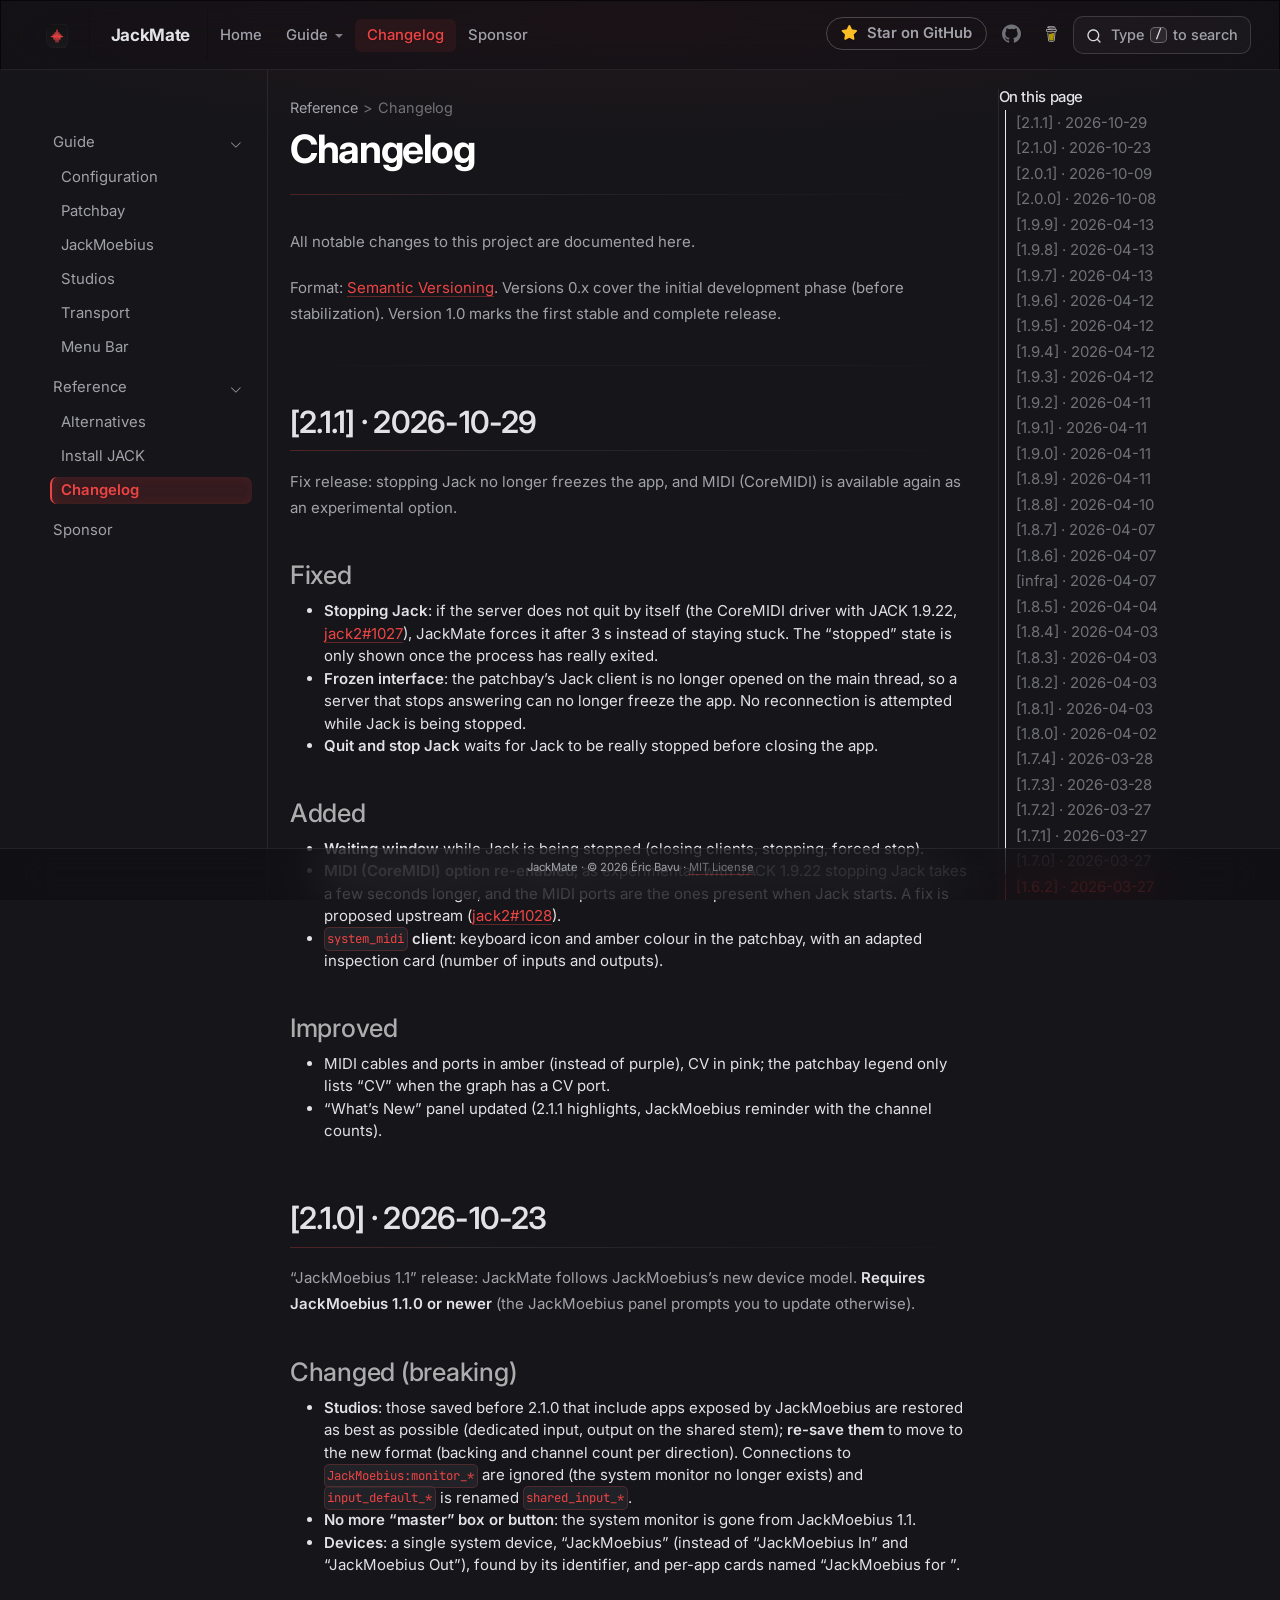
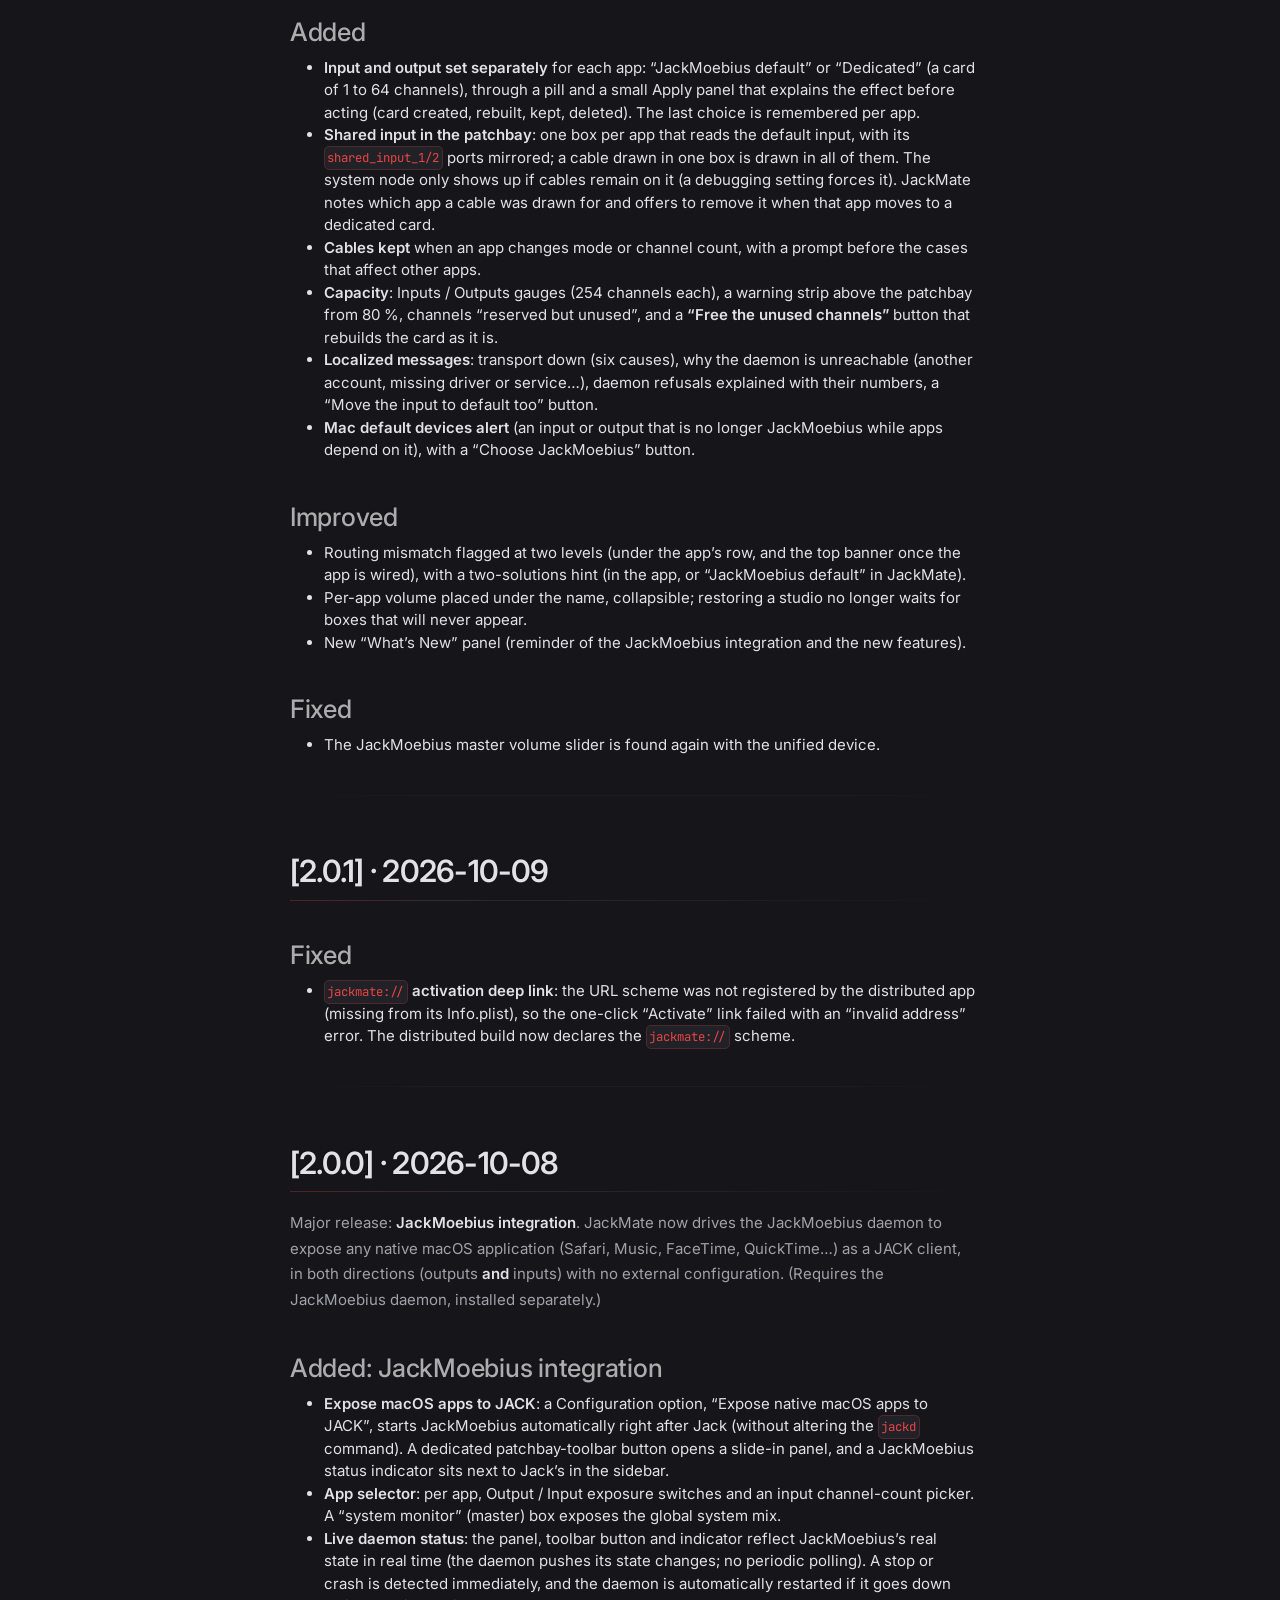
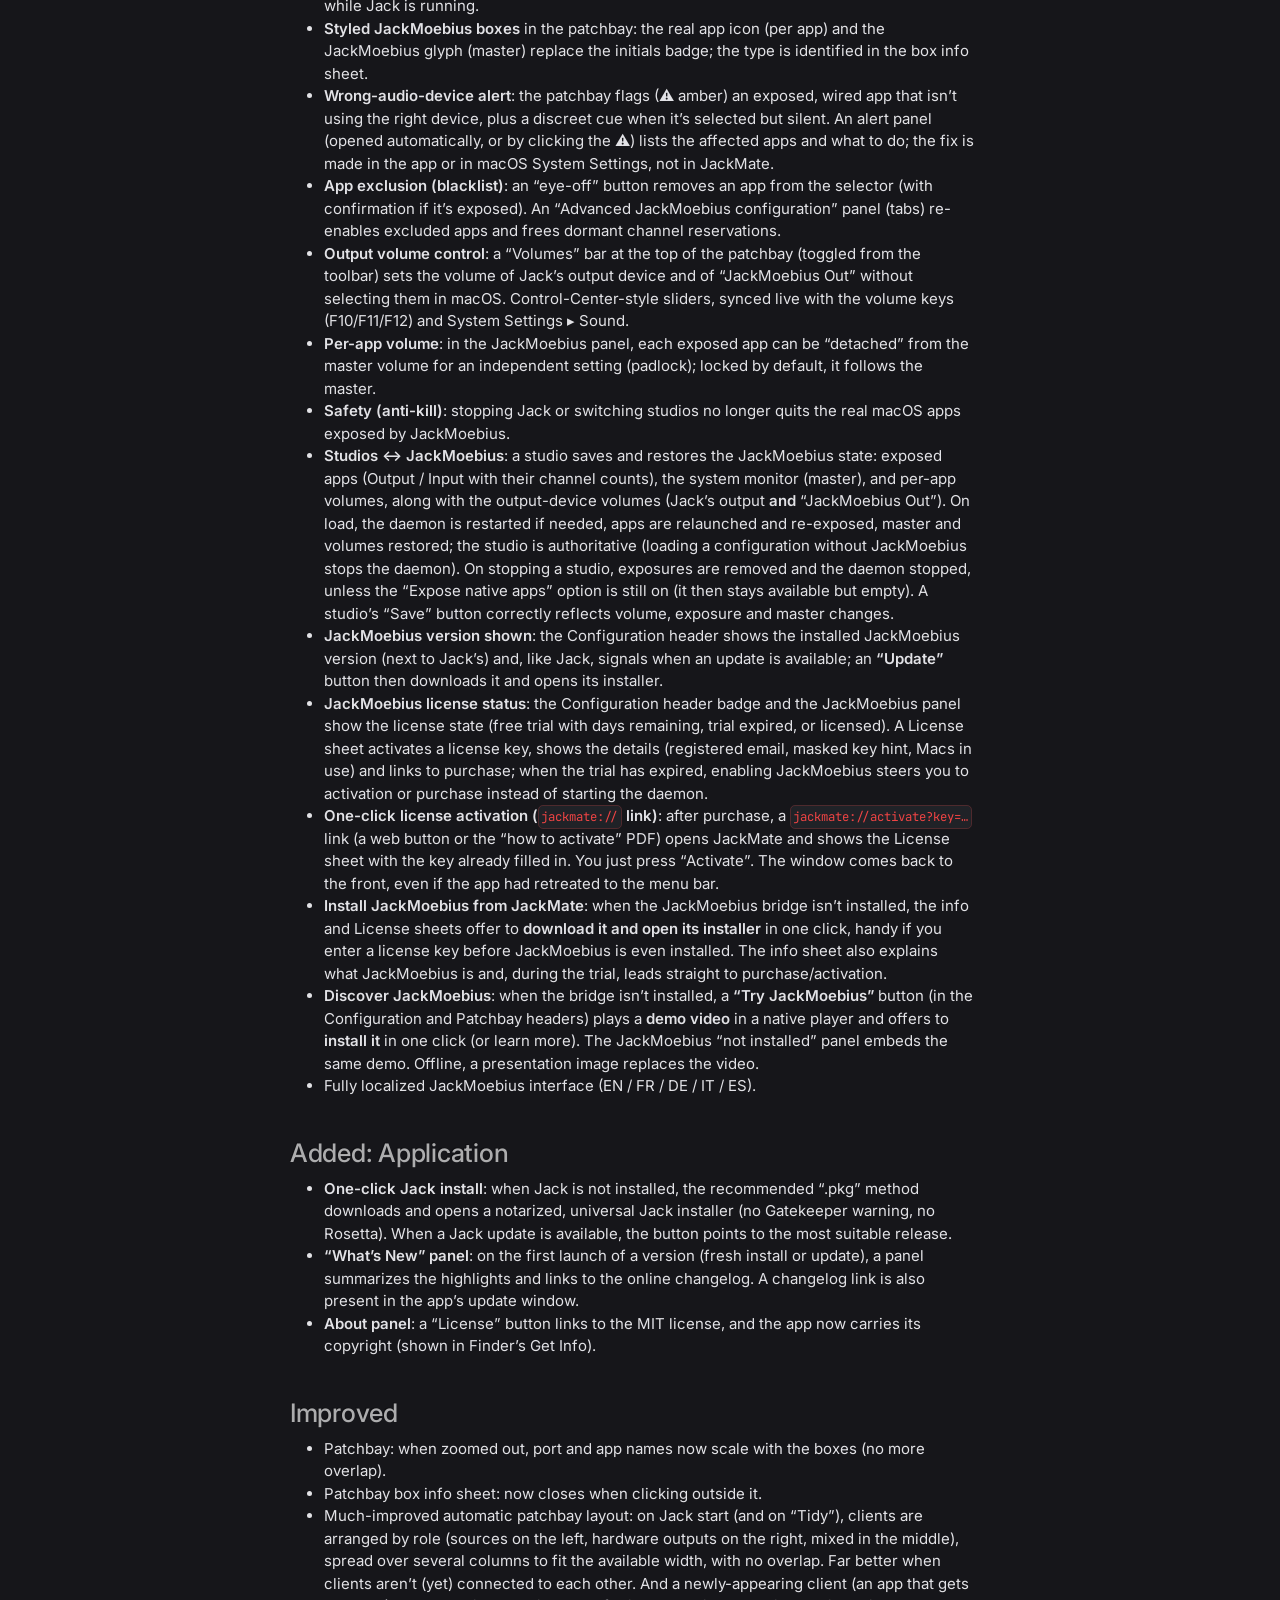
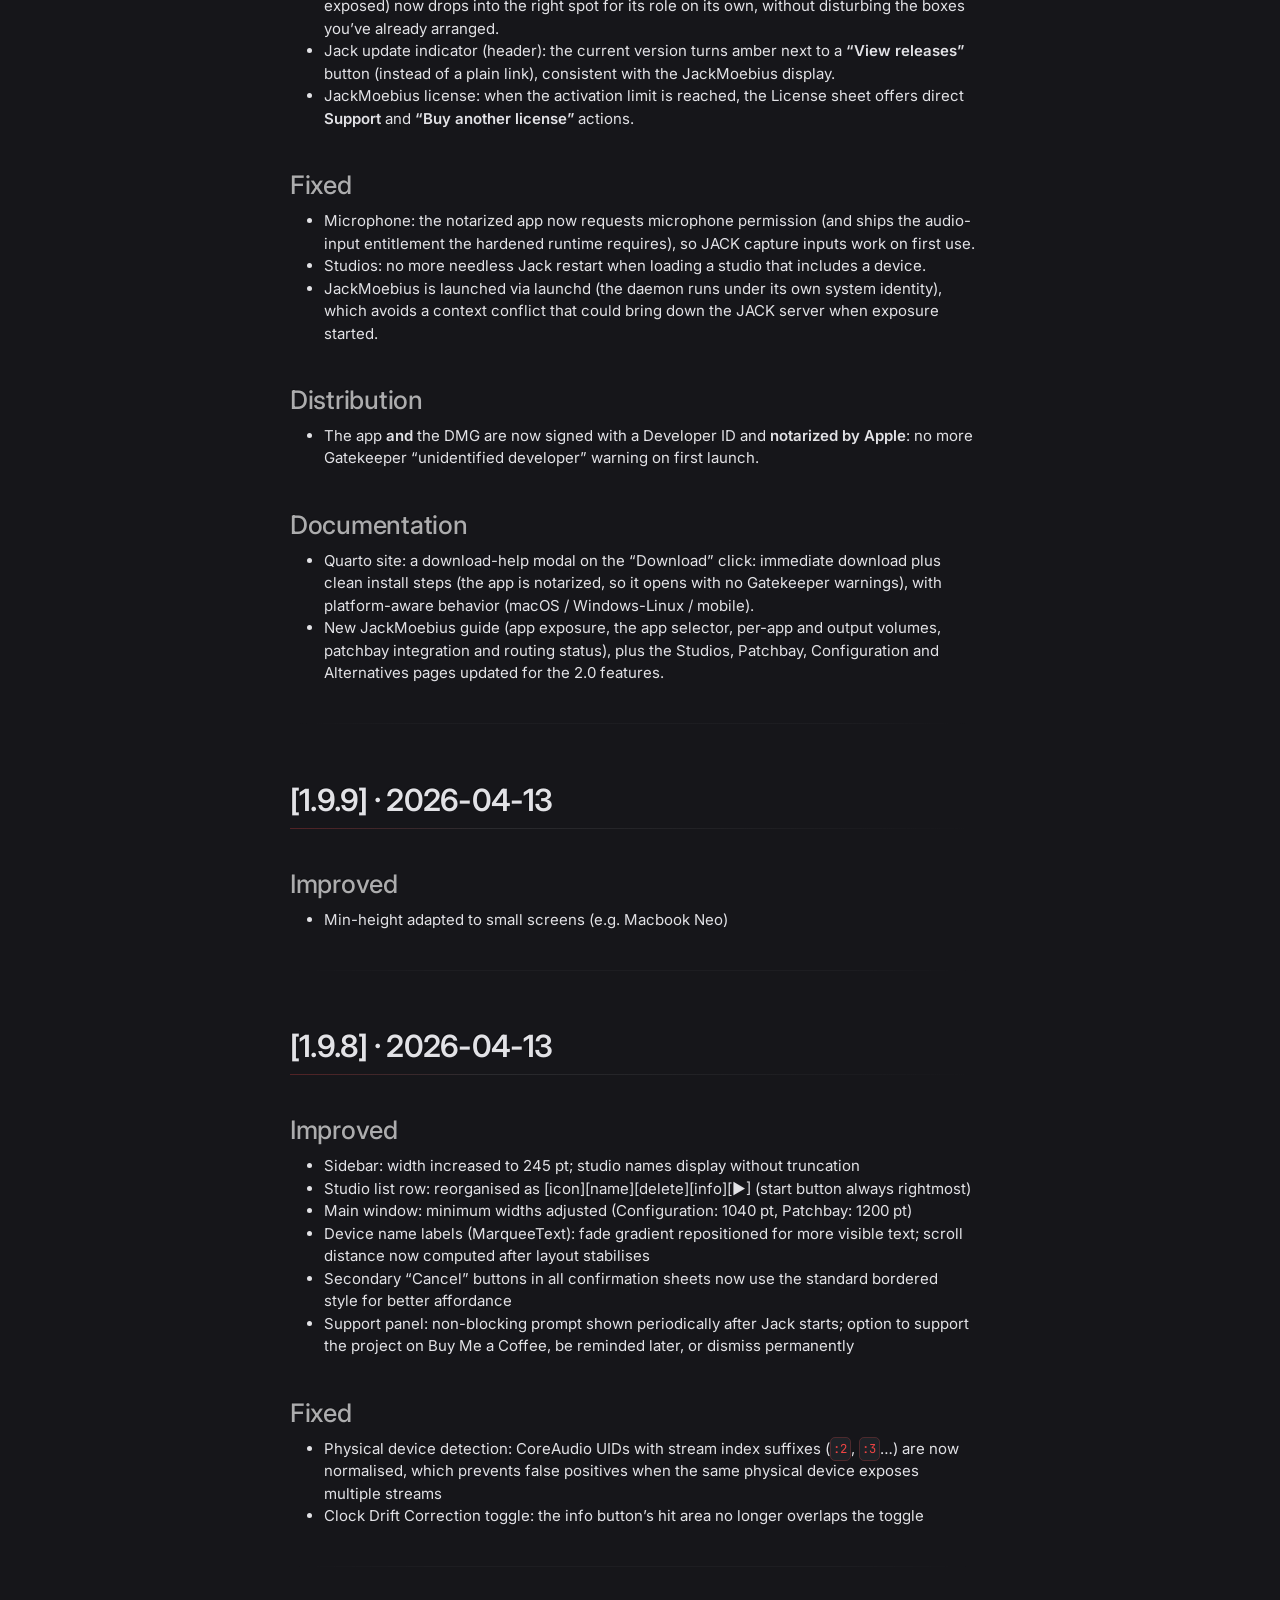
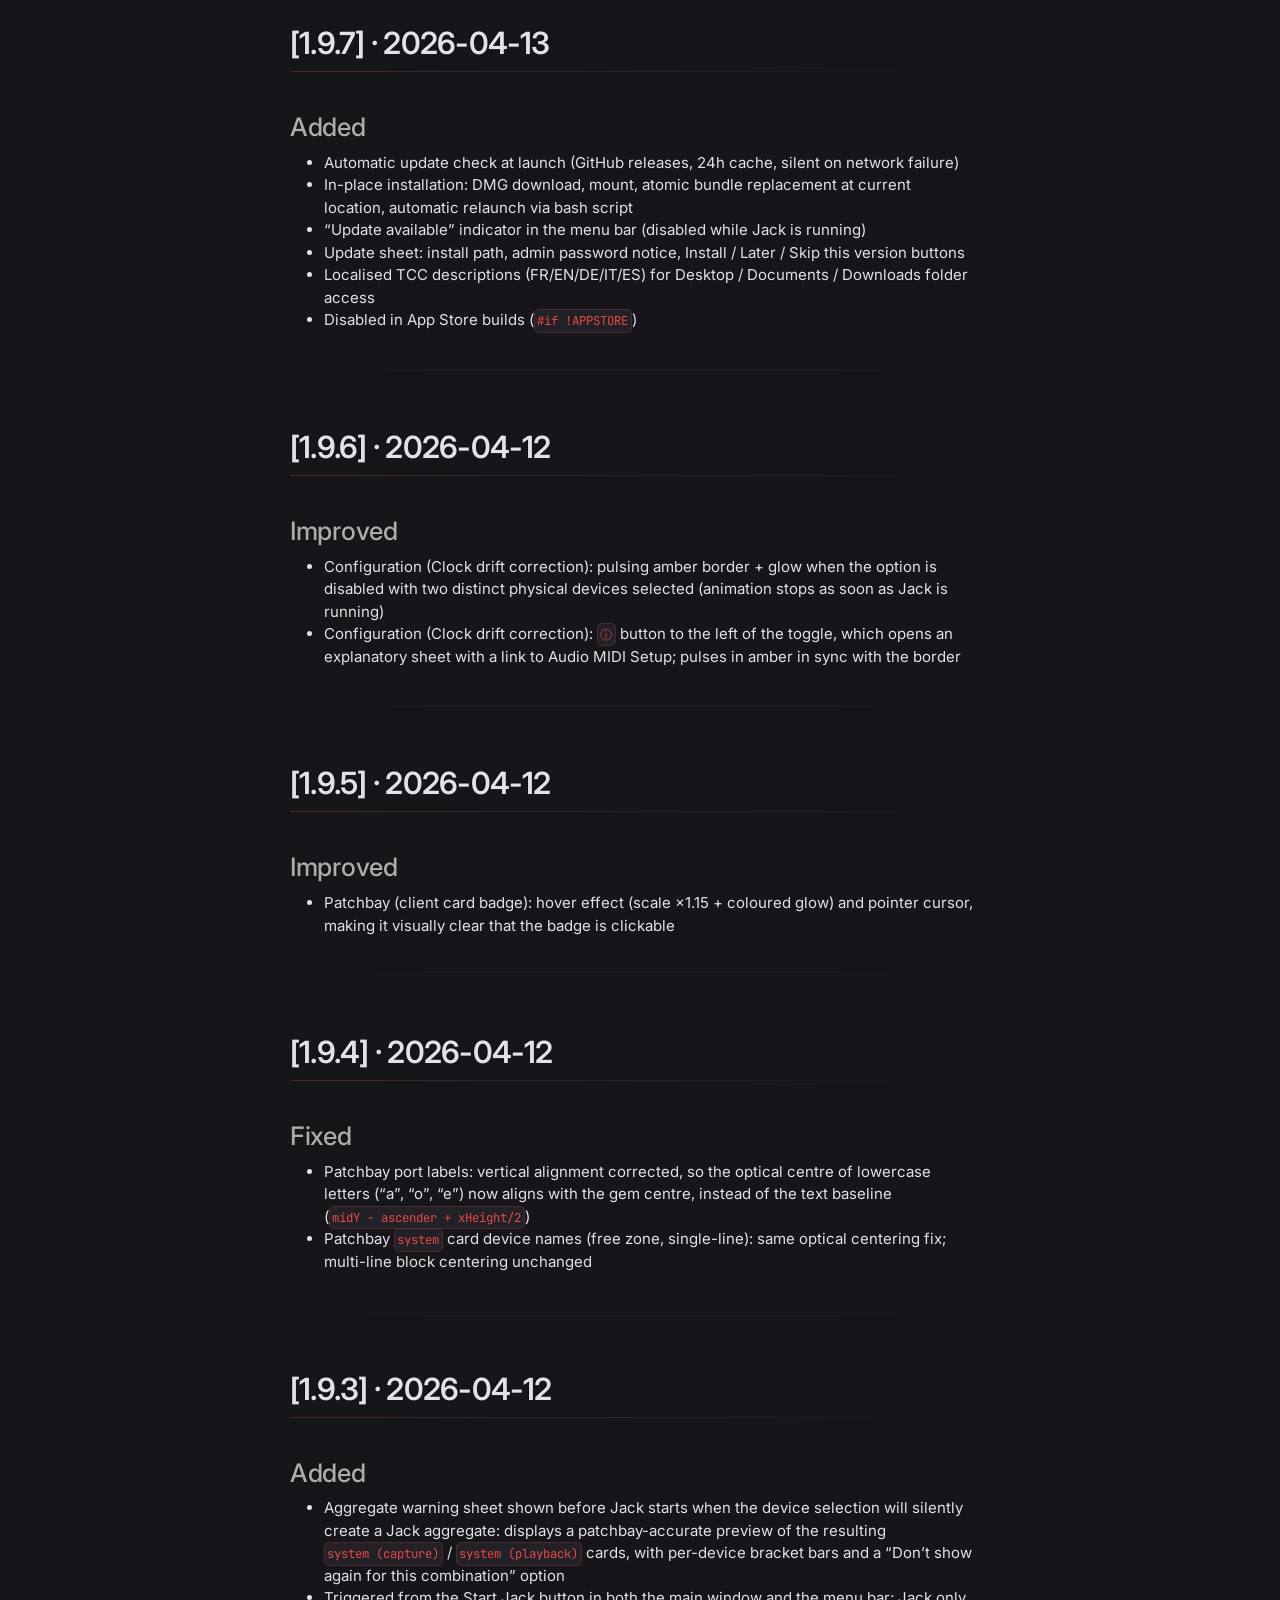
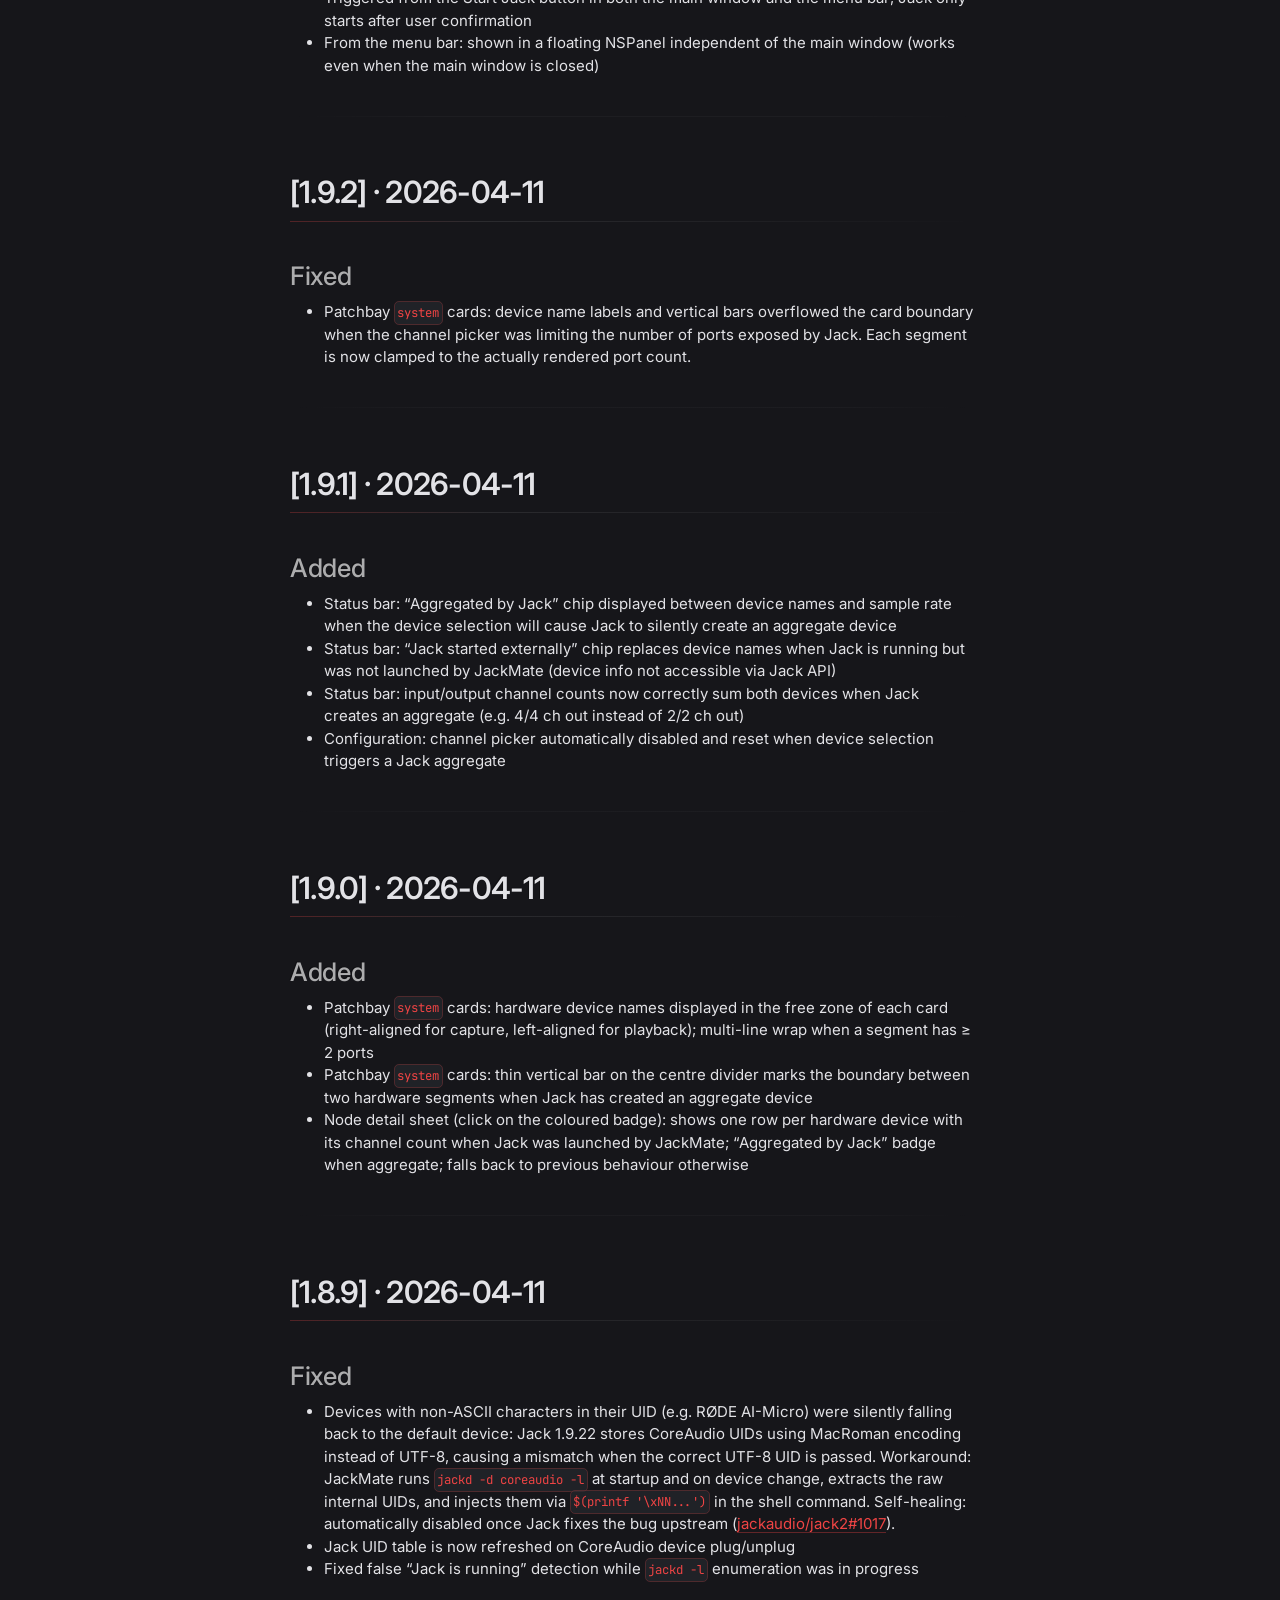
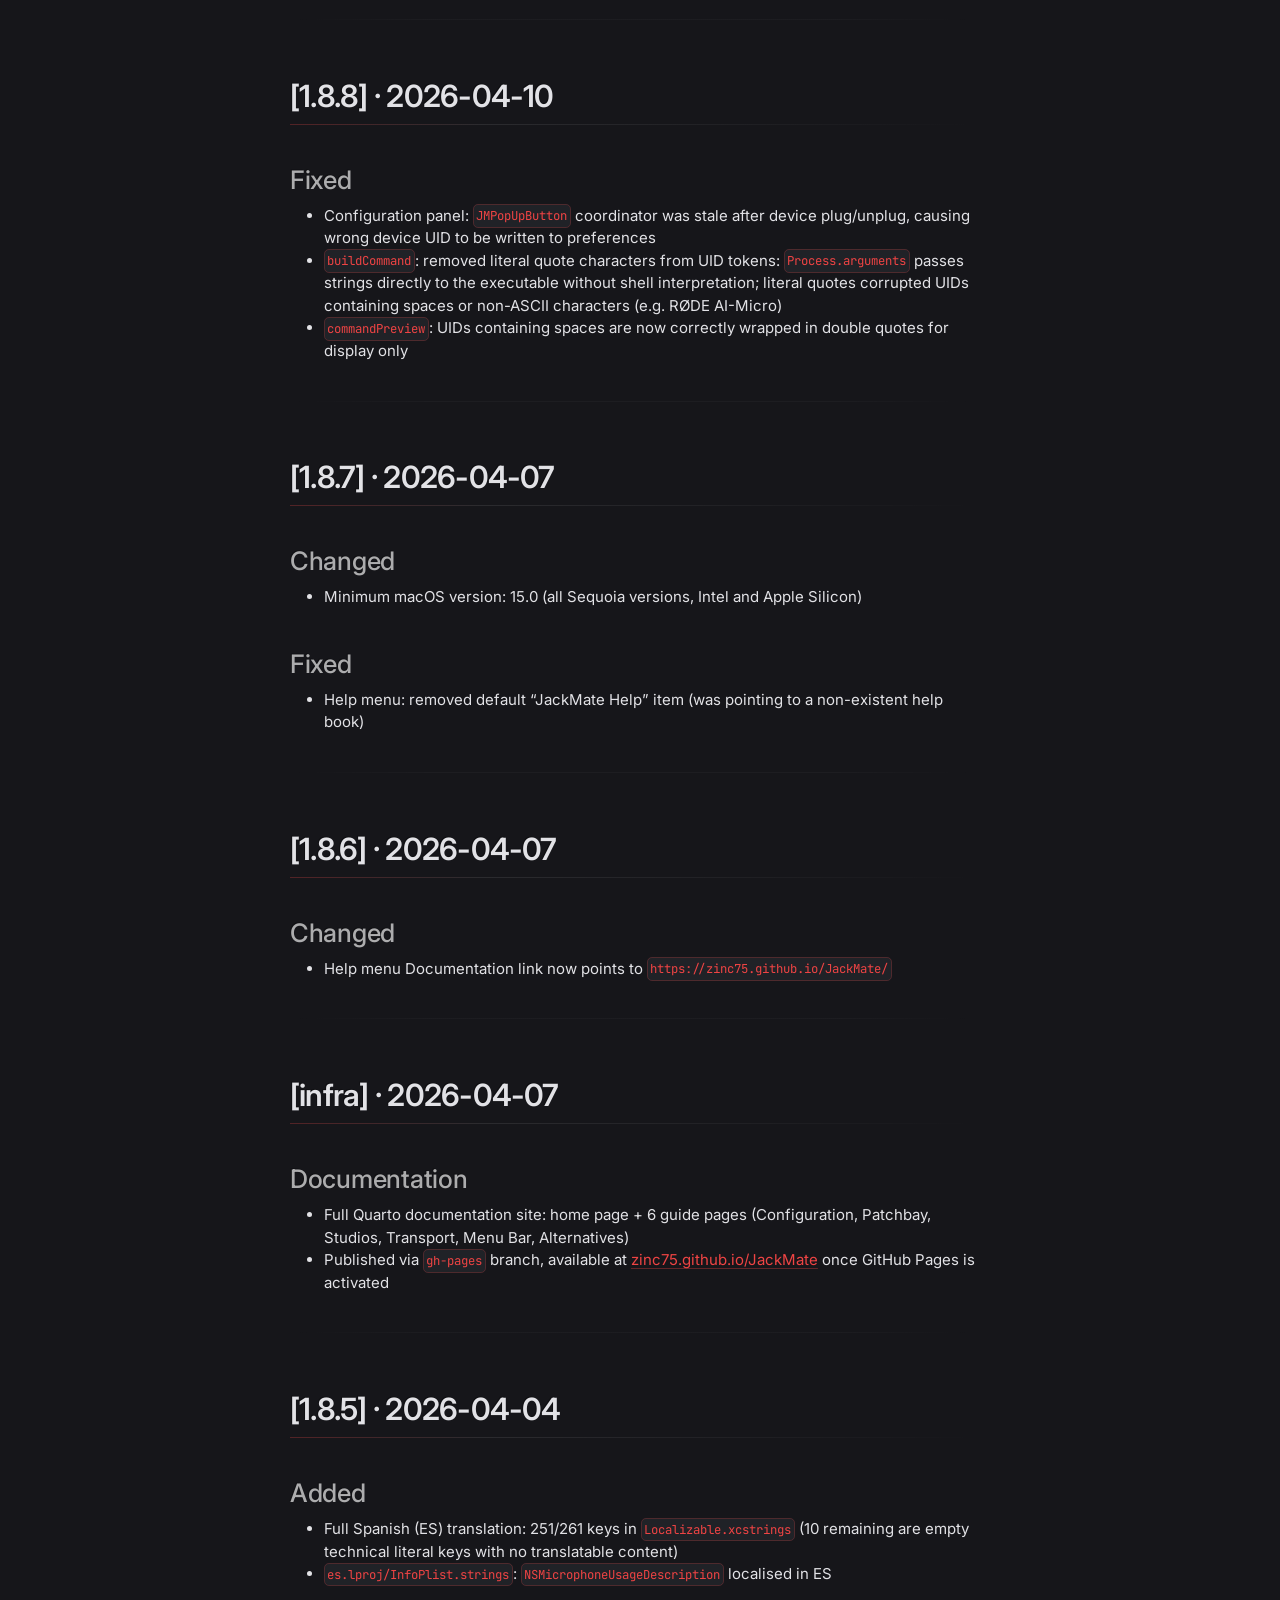
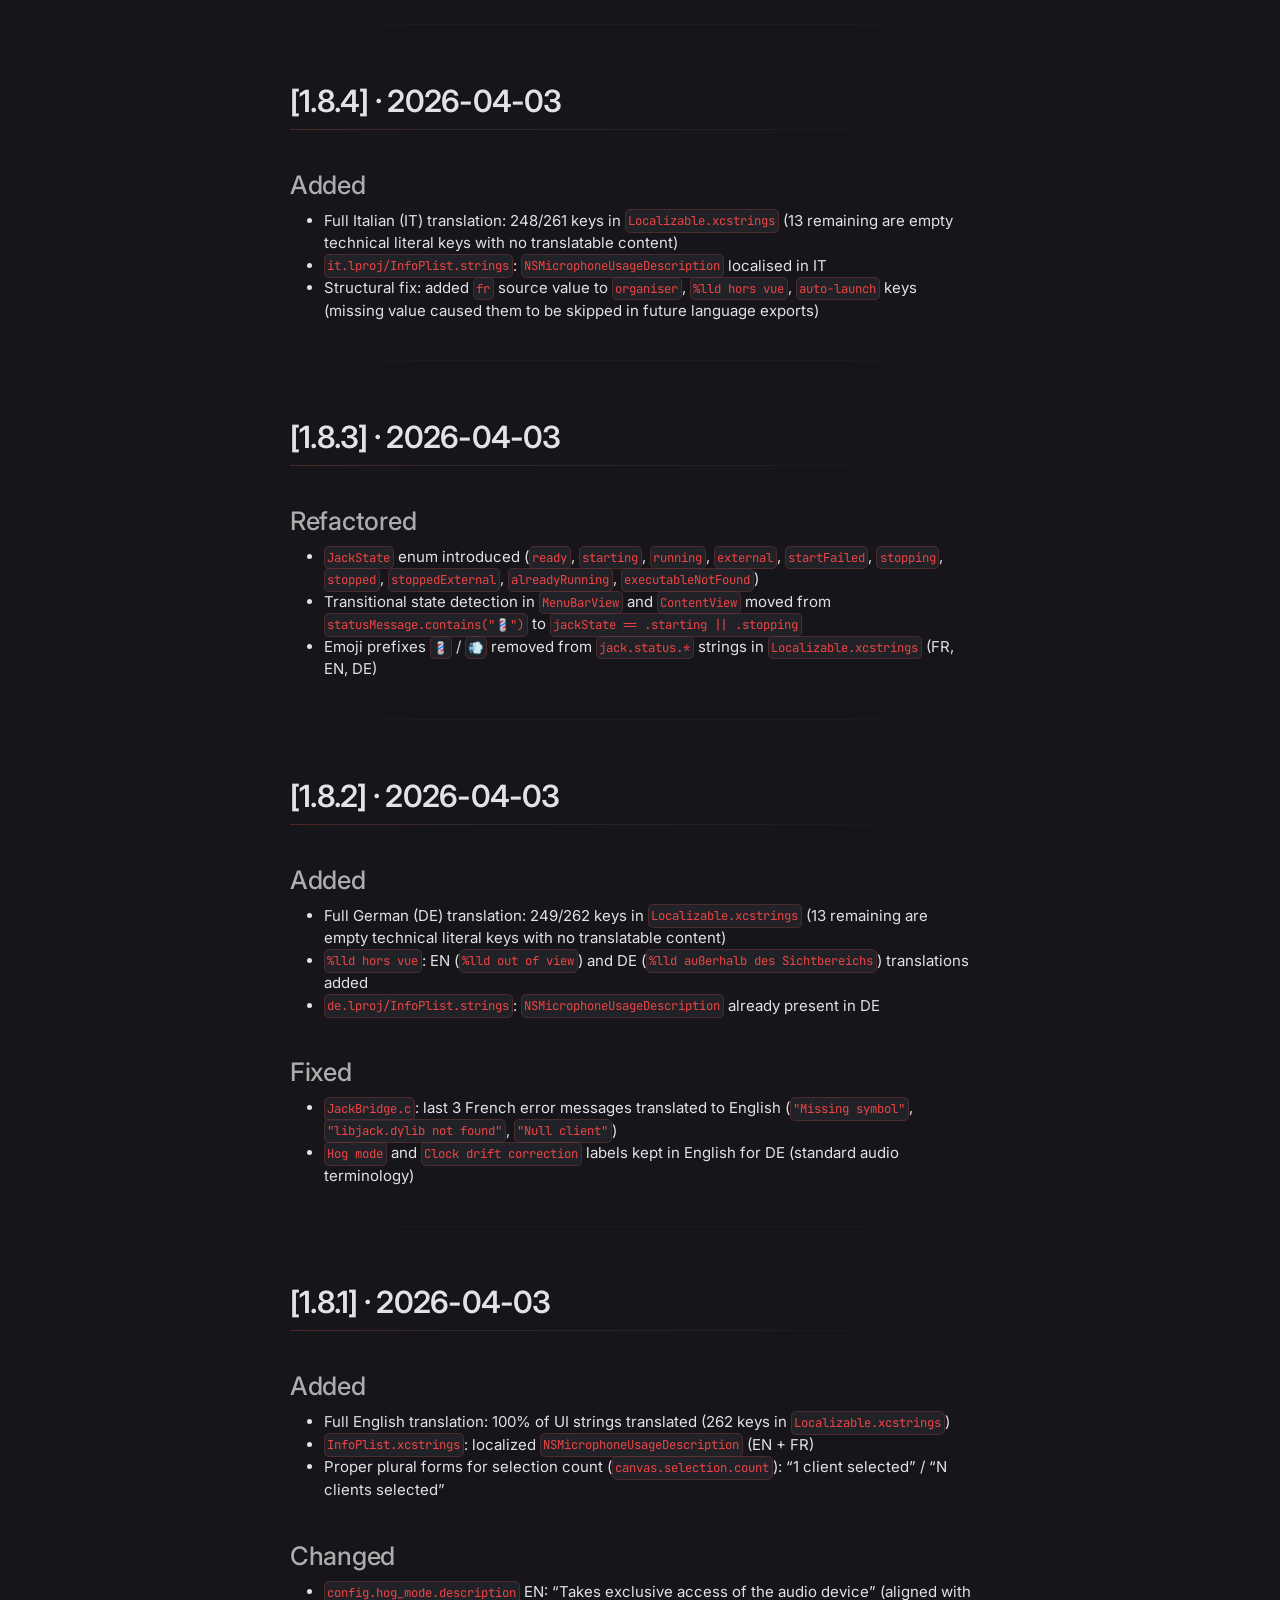
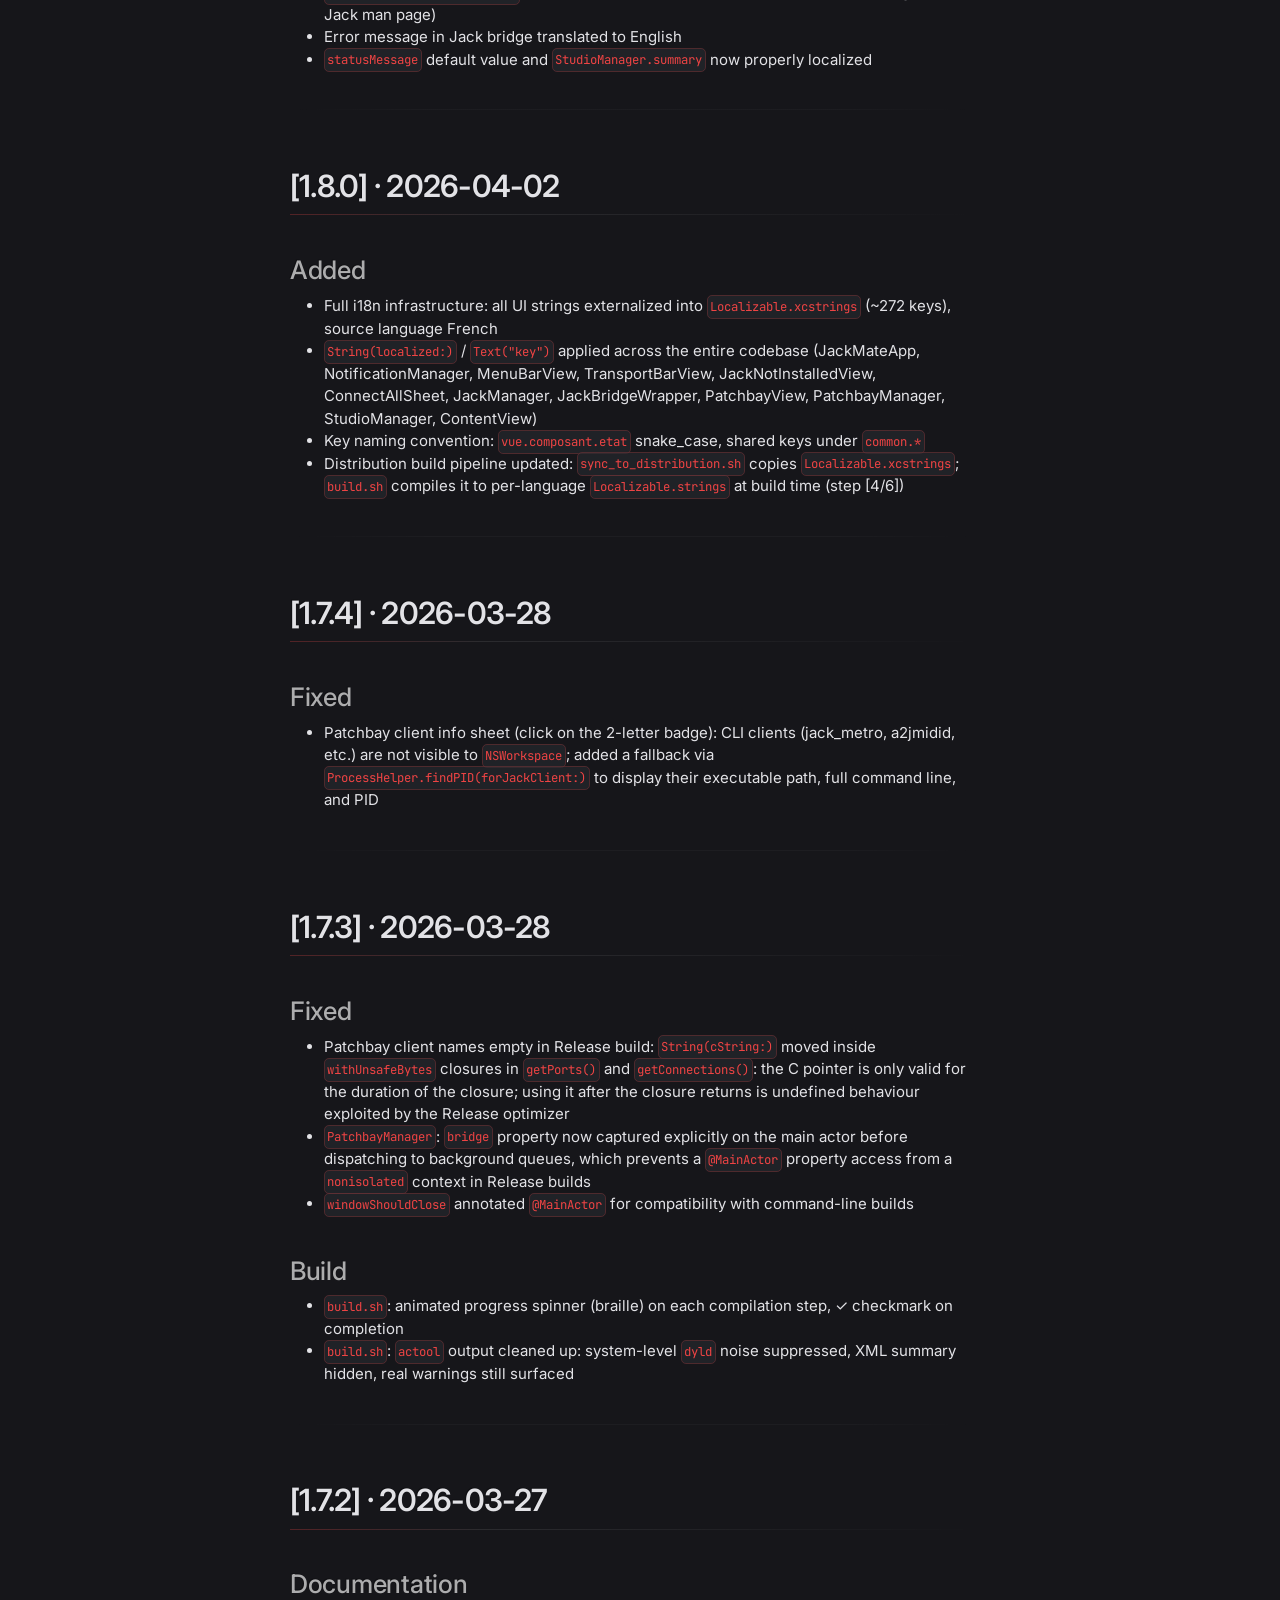
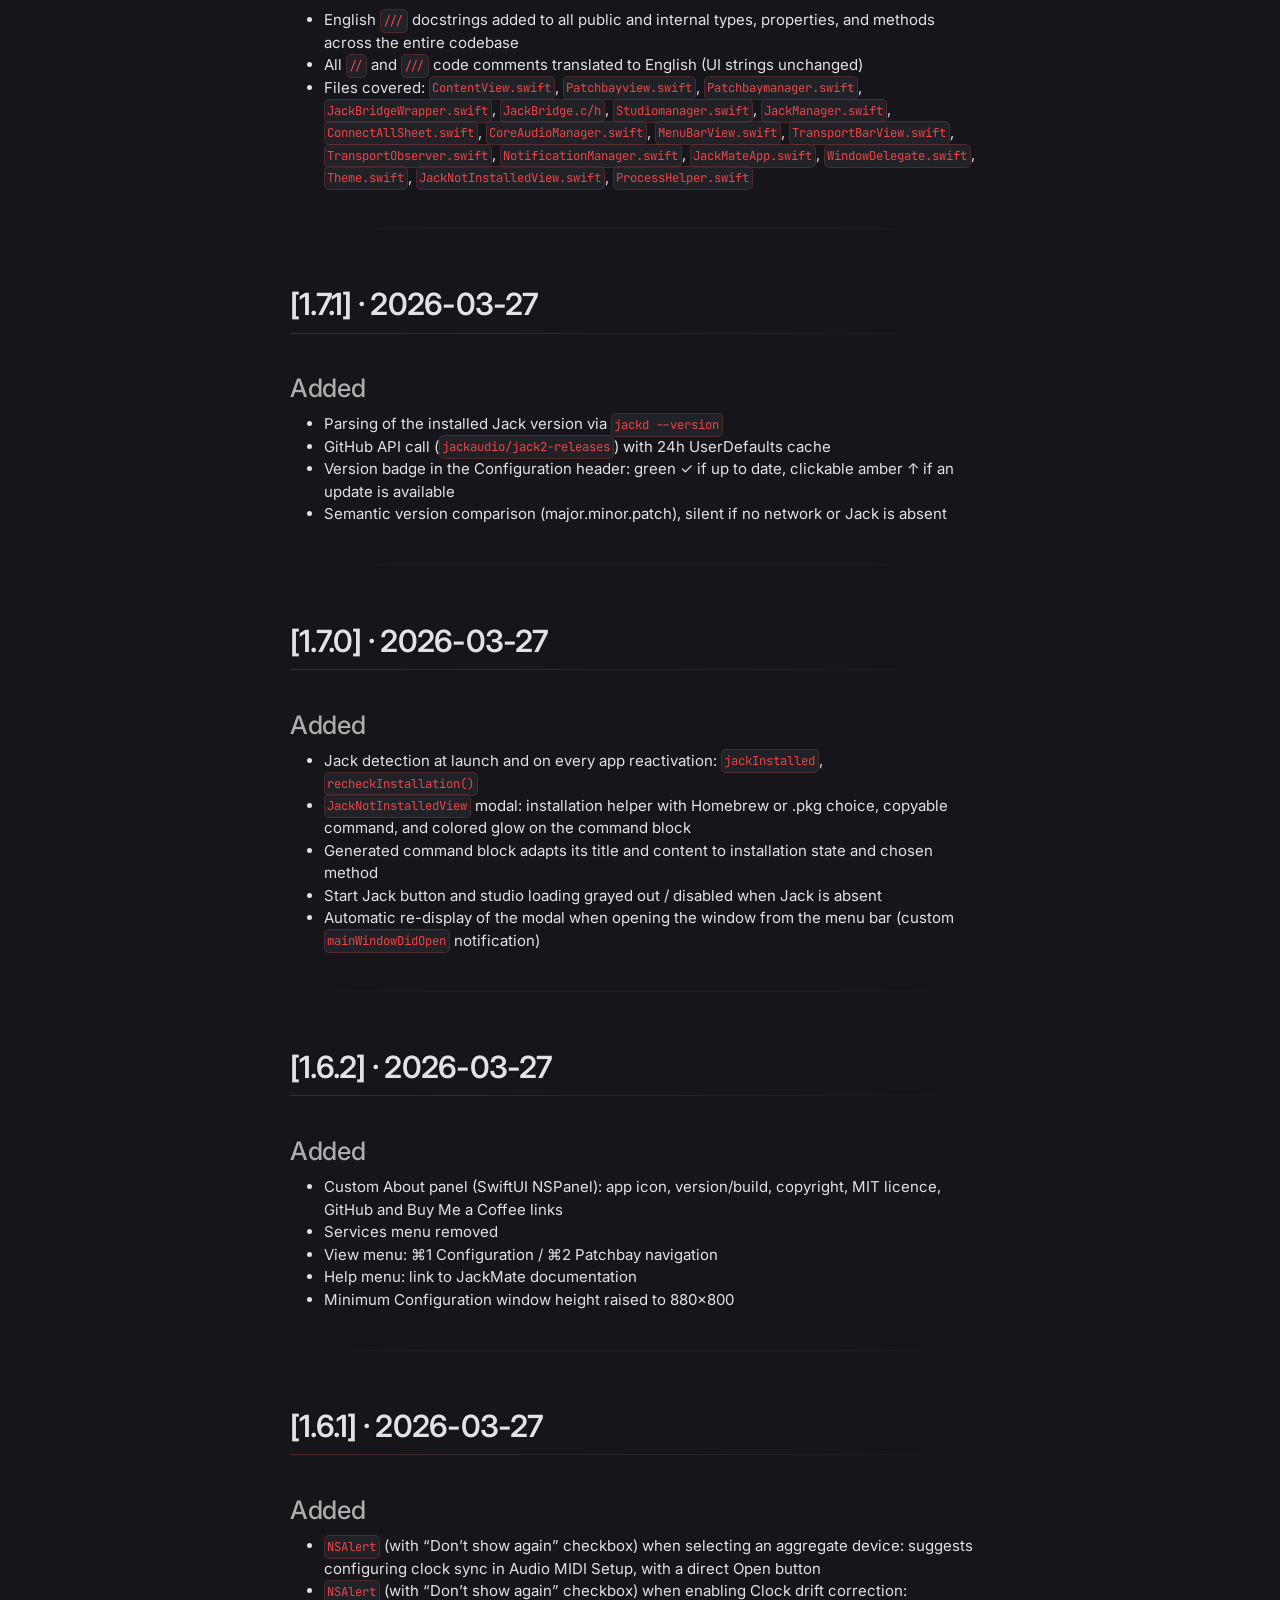
==== commit 68623e26: "[JackMate] docs: publish site (quarto 1.10.18)" ====
--- a/changelog.html
+++ b/changelog.html
@@ -339,79 +339,85 @@
     <h2 id="toc-title">On this page</h2>
    
   <ul>
-  <li><a href="#v2.1.0" id="toc-v2.1.0" class="nav-link active" data-scroll-target="#v2.1.0">[2.1.0] · 2026-10-23</a>
-  <ul class="collapse">
-  <li><a href="#changed-breaking" id="toc-changed-breaking" class="nav-link" data-scroll-target="#changed-breaking">Changed (breaking)</a></li>
+  <li><a href="#v2.1.1" id="toc-v2.1.1" class="nav-link active" data-scroll-target="#v2.1.1">[2.1.1] · 2026-10-29</a>
+  <ul class="collapse">
+  <li><a href="#fixed" id="toc-fixed" class="nav-link" data-scroll-target="#fixed">Fixed</a></li>
   <li><a href="#added" id="toc-added" class="nav-link" data-scroll-target="#added">Added</a></li>
   <li><a href="#improved" id="toc-improved" class="nav-link" data-scroll-target="#improved">Improved</a></li>
-  <li><a href="#fixed" id="toc-fixed" class="nav-link" data-scroll-target="#fixed">Fixed</a></li>
+  </ul></li>
+  <li><a href="#v2.1.0" id="toc-v2.1.0" class="nav-link" data-scroll-target="#v2.1.0">[2.1.0] · 2026-10-23</a>
+  <ul class="collapse">
+  <li><a href="#changed-breaking" id="toc-changed-breaking" class="nav-link" data-scroll-target="#changed-breaking">Changed (breaking)</a></li>
+  <li><a href="#added-1" id="toc-added-1" class="nav-link" data-scroll-target="#added-1">Added</a></li>
+  <li><a href="#improved-1" id="toc-improved-1" class="nav-link" data-scroll-target="#improved-1">Improved</a></li>
+  <li><a href="#fixed-1" id="toc-fixed-1" class="nav-link" data-scroll-target="#fixed-1">Fixed</a></li>
   </ul></li>
   <li><a href="#v2.0.1" id="toc-v2.0.1" class="nav-link" data-scroll-target="#v2.0.1">[2.0.1] · 2026-10-09</a>
   <ul class="collapse">
-  <li><a href="#fixed-1" id="toc-fixed-1" class="nav-link" data-scroll-target="#fixed-1">Fixed</a></li>
+  <li><a href="#fixed-2" id="toc-fixed-2" class="nav-link" data-scroll-target="#fixed-2">Fixed</a></li>
   </ul></li>
   <li><a href="#v2.0.0" id="toc-v2.0.0" class="nav-link" data-scroll-target="#v2.0.0">[2.0.0] · 2026-10-08</a>
   <ul class="collapse">
   <li><a href="#added-jackmoebius-integration" id="toc-added-jackmoebius-integration" class="nav-link" data-scroll-target="#added-jackmoebius-integration">Added: JackMoebius integration</a></li>
   <li><a href="#added-application" id="toc-added-application" class="nav-link" data-scroll-target="#added-application">Added: Application</a></li>
-  <li><a href="#improved-1" id="toc-improved-1" class="nav-link" data-scroll-target="#improved-1">Improved</a></li>
-  <li><a href="#fixed-2" id="toc-fixed-2" class="nav-link" data-scroll-target="#fixed-2">Fixed</a></li>
+  <li><a href="#improved-2" id="toc-improved-2" class="nav-link" data-scroll-target="#improved-2">Improved</a></li>
+  <li><a href="#fixed-3" id="toc-fixed-3" class="nav-link" data-scroll-target="#fixed-3">Fixed</a></li>
   <li><a href="#distribution" id="toc-distribution" class="nav-link" data-scroll-target="#distribution">Distribution</a></li>
   <li><a href="#documentation" id="toc-documentation" class="nav-link" data-scroll-target="#documentation">Documentation</a></li>
   </ul></li>
   <li><a href="#v1.9.9" id="toc-v1.9.9" class="nav-link" data-scroll-target="#v1.9.9">[1.9.9] · 2026-04-13</a>
   <ul class="collapse">
-  <li><a href="#improved-2" id="toc-improved-2" class="nav-link" data-scroll-target="#improved-2">Improved</a></li>
+  <li><a href="#improved-3" id="toc-improved-3" class="nav-link" data-scroll-target="#improved-3">Improved</a></li>
   </ul></li>
   <li><a href="#v1.9.8" id="toc-v1.9.8" class="nav-link" data-scroll-target="#v1.9.8">[1.9.8] · 2026-04-13</a>
   <ul class="collapse">
-  <li><a href="#improved-3" id="toc-improved-3" class="nav-link" data-scroll-target="#improved-3">Improved</a></li>
-  <li><a href="#fixed-3" id="toc-fixed-3" class="nav-link" data-scroll-target="#fixed-3">Fixed</a></li>
+  <li><a href="#improved-4" id="toc-improved-4" class="nav-link" data-scroll-target="#improved-4">Improved</a></li>
+  <li><a href="#fixed-4" id="toc-fixed-4" class="nav-link" data-scroll-target="#fixed-4">Fixed</a></li>
   </ul></li>
   <li><a href="#v1.9.7" id="toc-v1.9.7" class="nav-link" data-scroll-target="#v1.9.7">[1.9.7] · 2026-04-13</a>
   <ul class="collapse">
-  <li><a href="#added-1" id="toc-added-1" class="nav-link" data-scroll-target="#added-1">Added</a></li>
+  <li><a href="#added-2" id="toc-added-2" class="nav-link" data-scroll-target="#added-2">Added</a></li>
   </ul></li>
   <li><a href="#v1.9.6" id="toc-v1.9.6" class="nav-link" data-scroll-target="#v1.9.6">[1.9.6] · 2026-04-12</a>
   <ul class="collapse">
-  <li><a href="#improved-4" id="toc-improved-4" class="nav-link" data-scroll-target="#improved-4">Improved</a></li>
+  <li><a href="#improved-5" id="toc-improved-5" class="nav-link" data-scroll-target="#improved-5">Improved</a></li>
   </ul></li>
   <li><a href="#v1.9.5" id="toc-v1.9.5" class="nav-link" data-scroll-target="#v1.9.5">[1.9.5] · 2026-04-12</a>
   <ul class="collapse">
-  <li><a href="#improved-5" id="toc-improved-5" class="nav-link" data-scroll-target="#improved-5">Improved</a></li>
+  <li><a href="#improved-6" id="toc-improved-6" class="nav-link" data-scroll-target="#improved-6">Improved</a></li>
   </ul></li>
   <li><a href="#v1.9.4" id="toc-v1.9.4" class="nav-link" data-scroll-target="#v1.9.4">[1.9.4] · 2026-04-12</a>
   <ul class="collapse">
-  <li><a href="#fixed-4" id="toc-fixed-4" class="nav-link" data-scroll-target="#fixed-4">Fixed</a></li>
+  <li><a href="#fixed-5" id="toc-fixed-5" class="nav-link" data-scroll-target="#fixed-5">Fixed</a></li>
   </ul></li>
   <li><a href="#v1.9.3" id="toc-v1.9.3" class="nav-link" data-scroll-target="#v1.9.3">[1.9.3] · 2026-04-12</a>
   <ul class="collapse">
-  <li><a href="#added-2" id="toc-added-2" class="nav-link" data-scroll-target="#added-2">Added</a></li>
+  <li><a href="#added-3" id="toc-added-3" class="nav-link" data-scroll-target="#added-3">Added</a></li>
   </ul></li>
   <li><a href="#v1.9.2" id="toc-v1.9.2" class="nav-link" data-scroll-target="#v1.9.2">[1.9.2] · 2026-04-11</a>
   <ul class="collapse">
-  <li><a href="#fixed-5" id="toc-fixed-5" class="nav-link" data-scroll-target="#fixed-5">Fixed</a></li>
+  <li><a href="#fixed-6" id="toc-fixed-6" class="nav-link" data-scroll-target="#fixed-6">Fixed</a></li>
   </ul></li>
   <li><a href="#v1.9.1" id="toc-v1.9.1" class="nav-link" data-scroll-target="#v1.9.1">[1.9.1] · 2026-04-11</a>
   <ul class="collapse">
-  <li><a href="#added-3" id="toc-added-3" class="nav-link" data-scroll-target="#added-3">Added</a></li>
+  <li><a href="#added-4" id="toc-added-4" class="nav-link" data-scroll-target="#added-4">Added</a></li>
   </ul></li>
   <li><a href="#v1.9.0" id="toc-v1.9.0" class="nav-link" data-scroll-target="#v1.9.0">[1.9.0] · 2026-04-11</a>
   <ul class="collapse">
-  <li><a href="#added-4" id="toc-added-4" class="nav-link" data-scroll-target="#added-4">Added</a></li>
+  <li><a href="#added-5" id="toc-added-5" class="nav-link" data-scroll-target="#added-5">Added</a></li>
   </ul></li>
   <li><a href="#v1.8.9" id="toc-v1.8.9" class="nav-link" data-scroll-target="#v1.8.9">[1.8.9] · 2026-04-11</a>
   <ul class="collapse">
-  <li><a href="#fixed-6" id="toc-fixed-6" class="nav-link" data-scroll-target="#fixed-6">Fixed</a></li>
+  <li><a href="#fixed-7" id="toc-fixed-7" class="nav-link" data-scroll-target="#fixed-7">Fixed</a></li>
   </ul></li>
   <li><a href="#v1.8.8" id="toc-v1.8.8" class="nav-link" data-scroll-target="#v1.8.8">[1.8.8] · 2026-04-10</a>
   <ul class="collapse">
-  <li><a href="#fixed-7" id="toc-fixed-7" class="nav-link" data-scroll-target="#fixed-7">Fixed</a></li>
+  <li><a href="#fixed-8" id="toc-fixed-8" class="nav-link" data-scroll-target="#fixed-8">Fixed</a></li>
   </ul></li>
   <li><a href="#v1.8.7" id="toc-v1.8.7" class="nav-link" data-scroll-target="#v1.8.7">[1.8.7] · 2026-04-07</a>
   <ul class="collapse">
   <li><a href="#changed" id="toc-changed" class="nav-link" data-scroll-target="#changed">Changed</a></li>
-  <li><a href="#fixed-8" id="toc-fixed-8" class="nav-link" data-scroll-target="#fixed-8">Fixed</a></li>
+  <li><a href="#fixed-9" id="toc-fixed-9" class="nav-link" data-scroll-target="#fixed-9">Fixed</a></li>
   </ul></li>
   <li><a href="#v1.8.6" id="toc-v1.8.6" class="nav-link" data-scroll-target="#v1.8.6">[1.8.6] · 2026-04-07</a>
   <ul class="collapse">
@@ -423,11 +429,11 @@
   </ul></li>
   <li><a href="#v1.8.5" id="toc-v1.8.5" class="nav-link" data-scroll-target="#v1.8.5">[1.8.5] · 2026-04-04</a>
   <ul class="collapse">
-  <li><a href="#added-5" id="toc-added-5" class="nav-link" data-scroll-target="#added-5">Added</a></li>
+  <li><a href="#added-6" id="toc-added-6" class="nav-link" data-scroll-target="#added-6">Added</a></li>
   </ul></li>
   <li><a href="#v1.8.4" id="toc-v1.8.4" class="nav-link" data-scroll-target="#v1.8.4">[1.8.4] · 2026-04-03</a>
   <ul class="collapse">
-  <li><a href="#added-6" id="toc-added-6" class="nav-link" data-scroll-target="#added-6">Added</a></li>
+  <li><a href="#added-7" id="toc-added-7" class="nav-link" data-scroll-target="#added-7">Added</a></li>
   </ul></li>
   <li><a href="#v1.8.3" id="toc-v1.8.3" class="nav-link" data-scroll-target="#v1.8.3">[1.8.3] · 2026-04-03</a>
   <ul class="collapse">
@@ -435,25 +441,25 @@
   </ul></li>
   <li><a href="#v1.8.2" id="toc-v1.8.2" class="nav-link" data-scroll-target="#v1.8.2">[1.8.2] · 2026-04-03</a>
   <ul class="collapse">
-  <li><a href="#added-7" id="toc-added-7" class="nav-link" data-scroll-target="#added-7">Added</a></li>
-  <li><a href="#fixed-9" id="toc-fixed-9" class="nav-link" data-scroll-target="#fixed-9">Fixed</a></li>
+  <li><a href="#added-8" id="toc-added-8" class="nav-link" data-scroll-target="#added-8">Added</a></li>
+  <li><a href="#fixed-10" id="toc-fixed-10" class="nav-link" data-scroll-target="#fixed-10">Fixed</a></li>
   </ul></li>
   <li><a href="#v1.8.1" id="toc-v1.8.1" class="nav-link" data-scroll-target="#v1.8.1">[1.8.1] · 2026-04-03</a>
   <ul class="collapse">
-  <li><a href="#added-8" id="toc-added-8" class="nav-link" data-scroll-target="#added-8">Added</a></li>
+  <li><a href="#added-9" id="toc-added-9" class="nav-link" data-scroll-target="#added-9">Added</a></li>
   <li><a href="#changed-2" id="toc-changed-2" class="nav-link" data-scroll-target="#changed-2">Changed</a></li>
   </ul></li>
   <li><a href="#v1.8.0" id="toc-v1.8.0" class="nav-link" data-scroll-target="#v1.8.0">[1.8.0] · 2026-04-02</a>
   <ul class="collapse">
-  <li><a href="#added-9" id="toc-added-9" class="nav-link" data-scroll-target="#added-9">Added</a></li>
+  <li><a href="#added-10" id="toc-added-10" class="nav-link" data-scroll-target="#added-10">Added</a></li>
   </ul></li>
   <li><a href="#v1.7.4" id="toc-v1.7.4" class="nav-link" data-scroll-target="#v1.7.4">[1.7.4] · 2026-03-28</a>
   <ul class="collapse">
-  <li><a href="#fixed-10" id="toc-fixed-10" class="nav-link" data-scroll-target="#fixed-10">Fixed</a></li>
+  <li><a href="#fixed-11" id="toc-fixed-11" class="nav-link" data-scroll-target="#fixed-11">Fixed</a></li>
   </ul></li>
   <li><a href="#v1.7.3" id="toc-v1.7.3" class="nav-link" data-scroll-target="#v1.7.3">[1.7.3] · 2026-03-28</a>
   <ul class="collapse">
-  <li><a href="#fixed-11" id="toc-fixed-11" class="nav-link" data-scroll-target="#fixed-11">Fixed</a></li>
+  <li><a href="#fixed-12" id="toc-fixed-12" class="nav-link" data-scroll-target="#fixed-12">Fixed</a></li>
   <li><a href="#build" id="toc-build" class="nav-link" data-scroll-target="#build">Build</a></li>
   </ul></li>
   <li><a href="#v1.7.2" id="toc-v1.7.2" class="nav-link" data-scroll-target="#v1.7.2">[1.7.2] · 2026-03-27</a>
@@ -462,57 +468,57 @@
   </ul></li>
   <li><a href="#v1.7.1" id="toc-v1.7.1" class="nav-link" data-scroll-target="#v1.7.1">[1.7.1] · 2026-03-27</a>
   <ul class="collapse">
-  <li><a href="#added-10" id="toc-added-10" class="nav-link" data-scroll-target="#added-10">Added</a></li>
+  <li><a href="#added-11" id="toc-added-11" class="nav-link" data-scroll-target="#added-11">Added</a></li>
   </ul></li>
   <li><a href="#v1.7.0" id="toc-v1.7.0" class="nav-link" data-scroll-target="#v1.7.0">[1.7.0] · 2026-03-27</a>
   <ul class="collapse">
-  <li><a href="#added-11" id="toc-added-11" class="nav-link" data-scroll-target="#added-11">Added</a></li>
+  <li><a href="#added-12" id="toc-added-12" class="nav-link" data-scroll-target="#added-12">Added</a></li>
   </ul></li>
   <li><a href="#v1.6.2" id="toc-v1.6.2" class="nav-link" data-scroll-target="#v1.6.2">[1.6.2] · 2026-03-27</a>
   <ul class="collapse">
-  <li><a href="#added-12" id="toc-added-12" class="nav-link" data-scroll-target="#added-12">Added</a></li>
+  <li><a href="#added-13" id="toc-added-13" class="nav-link" data-scroll-target="#added-13">Added</a></li>
   </ul></li>
   <li><a href="#v1.6.1" id="toc-v1.6.1" class="nav-link" data-scroll-target="#v1.6.1">[1.6.1] · 2026-03-27</a>
   <ul class="collapse">
-  <li><a href="#added-13" id="toc-added-13" class="nav-link" data-scroll-target="#added-13">Added</a></li>
+  <li><a href="#added-14" id="toc-added-14" class="nav-link" data-scroll-target="#added-14">Added</a></li>
   </ul></li>
   <li><a href="#v1.6.0" id="toc-v1.6.0" class="nav-link" data-scroll-target="#v1.6.0">[1.6.0] · 2026-03-27</a>
   <ul class="collapse">
-  <li><a href="#added-14" id="toc-added-14" class="nav-link" data-scroll-target="#added-14">Added</a></li>
+  <li><a href="#added-15" id="toc-added-15" class="nav-link" data-scroll-target="#added-15">Added</a></li>
   </ul></li>
   <li><a href="#v1.5.1" id="toc-v1.5.1" class="nav-link" data-scroll-target="#v1.5.1">[1.5.1] · 2026-03-27</a>
   <ul class="collapse">
-  <li><a href="#fixed-12" id="toc-fixed-12" class="nav-link" data-scroll-target="#fixed-12">Fixed</a></li>
+  <li><a href="#fixed-13" id="toc-fixed-13" class="nav-link" data-scroll-target="#fixed-13">Fixed</a></li>
   </ul></li>
   <li><a href="#v1.5.0" id="toc-v1.5.0" class="nav-link" data-scroll-target="#v1.5.0">[1.5.0] · 2026-03-27</a>
   <ul class="collapse">
-  <li><a href="#added-15" id="toc-added-15" class="nav-link" data-scroll-target="#added-15">Added</a></li>
+  <li><a href="#added-16" id="toc-added-16" class="nav-link" data-scroll-target="#added-16">Added</a></li>
   </ul></li>
   <li><a href="#v1.4.1" id="toc-v1.4.1" class="nav-link" data-scroll-target="#v1.4.1">[1.4.1] · 2026-03-27</a>
   <ul class="collapse">
-  <li><a href="#fixed-13" id="toc-fixed-13" class="nav-link" data-scroll-target="#fixed-13">Fixed</a></li>
+  <li><a href="#fixed-14" id="toc-fixed-14" class="nav-link" data-scroll-target="#fixed-14">Fixed</a></li>
   </ul></li>
   <li><a href="#v1.4.0" id="toc-v1.4.0" class="nav-link" data-scroll-target="#v1.4.0">[1.4.0] · 2026-03-27</a>
   <ul class="collapse">
-  <li><a href="#added-16" id="toc-added-16" class="nav-link" data-scroll-target="#added-16">Added</a></li>
+  <li><a href="#added-17" id="toc-added-17" class="nav-link" data-scroll-target="#added-17">Added</a></li>
   </ul></li>
   <li><a href="#v1.3.1" id="toc-v1.3.1" class="nav-link" data-scroll-target="#v1.3.1">[1.3.1] · 2026-03-27</a>
   <ul class="collapse">
-  <li><a href="#fixed-14" id="toc-fixed-14" class="nav-link" data-scroll-target="#fixed-14">Fixed</a></li>
+  <li><a href="#fixed-15" id="toc-fixed-15" class="nav-link" data-scroll-target="#fixed-15">Fixed</a></li>
   </ul></li>
   <li><a href="#v1.3.0" id="toc-v1.3.0" class="nav-link" data-scroll-target="#v1.3.0">[1.3.0] · 2026-03-27</a>
   <ul class="collapse">
-  <li><a href="#added-17" id="toc-added-17" class="nav-link" data-scroll-target="#added-17">Added</a></li>
+  <li><a href="#added-18" id="toc-added-18" class="nav-link" data-scroll-target="#added-18">Added</a></li>
   <li><a href="#changed-3" id="toc-changed-3" class="nav-link" data-scroll-target="#changed-3">Changed</a></li>
   </ul></li>
   <li><a href="#v1.2.0" id="toc-v1.2.0" class="nav-link" data-scroll-target="#v1.2.0">[1.2.0] · 2026-03-26</a>
   <ul class="collapse">
-  <li><a href="#added-18" id="toc-added-18" class="nav-link" data-scroll-target="#added-18">Added</a></li>
-  <li><a href="#fixed-15" id="toc-fixed-15" class="nav-link" data-scroll-target="#fixed-15">Fixed</a></li>
+  <li><a href="#added-19" id="toc-added-19" class="nav-link" data-scroll-target="#added-19">Added</a></li>
+  <li><a href="#fixed-16" id="toc-fixed-16" class="nav-link" data-scroll-target="#fixed-16">Fixed</a></li>
   </ul></li>
   <li><a href="#v1.1.0" id="toc-v1.1.0" class="nav-link" data-scroll-target="#v1.1.0">[1.1.0] · 2026-03-26</a>
   <ul class="collapse">
-  <li><a href="#added-19" id="toc-added-19" class="nav-link" data-scroll-target="#added-19">Added</a></li>
+  <li><a href="#added-20" id="toc-added-20" class="nav-link" data-scroll-target="#added-20">Added</a></li>
   </ul></li>
   <li><a href="#v1.0.0" id="toc-v1.0.0" class="nav-link" data-scroll-target="#v1.0.0">[1.0.0] · 2026-03-26</a>
   <ul class="collapse">
@@ -582,6 +588,33 @@
 <p>All notable changes to this project are documented here.</p>
 <p>Format: <a href="https://semver.org">Semantic Versioning</a>. Versions 0.x cover the initial development phase (before stabilization). Version 1.0 marks the first stable and complete release.</p>
 <hr>
+<section id="v2.1.1" class="level2">
+<h2 class="anchored" data-anchor-id="v2.1.1">[2.1.1] · 2026-10-29</h2>
+<p>Fix release: stopping Jack no longer freezes the app, and MIDI (CoreMIDI) is available again as an experimental option.</p>
+<section id="fixed" class="level3">
+<h3 class="anchored" data-anchor-id="fixed">Fixed</h3>
+<ul>
+<li><strong>Stopping Jack</strong>: if the server does not quit by itself (the CoreMIDI driver with JACK 1.9.22, <a href="https://github.com/jackaudio/jack2/issues/1027">jack2#1027</a>), JackMate forces it after 3 s instead of staying stuck. The “stopped” state is only shown once the process has really exited.</li>
+<li><strong>Frozen interface</strong>: the patchbay’s Jack client is no longer opened on the main thread, so a server that stops answering can no longer freeze the app. No reconnection is attempted while Jack is being stopped.</li>
+<li><strong>Quit and stop Jack</strong> waits for Jack to be really stopped before closing the app.</li>
+</ul>
+</section>
+<section id="added" class="level3">
+<h3 class="anchored" data-anchor-id="added">Added</h3>
+<ul>
+<li><strong>Waiting window</strong> while Jack is being stopped (closing clients, stopping, forced stop).</li>
+<li><strong>MIDI (CoreMIDI) option re-enabled</strong>, as experimental: with JACK 1.9.22 stopping Jack takes a few seconds longer, and the MIDI ports are the ones present when Jack starts. A fix is proposed upstream (<a href="https://github.com/jackaudio/jack2/pull/1028">jack2#1028</a>).</li>
+<li><strong><code>system_midi</code> client</strong>: keyboard icon and amber colour in the patchbay, with an adapted inspection card (number of inputs and outputs).</li>
+</ul>
+</section>
+<section id="improved" class="level3">
+<h3 class="anchored" data-anchor-id="improved">Improved</h3>
+<ul>
+<li>MIDI cables and ports in amber (instead of purple), CV in pink; the patchbay legend only lists “CV” when the graph has a CV port.</li>
+<li>“What’s New” panel updated (2.1.1 highlights, JackMoebius reminder with the channel counts).</li>
+</ul>
+</section>
+</section>
 <section id="v2.1.0" class="level2">
 <h2 class="anchored" data-anchor-id="v2.1.0">[2.1.0] · 2026-10-23</h2>
 <p>“JackMoebius 1.1” release: JackMate follows JackMoebius’s new device model. <strong>Requires JackMoebius 1.1.0 or newer</strong> (the JackMoebius panel prompts you to update otherwise).</p>
@@ -593,8 +626,8 @@
 <li><strong>Devices</strong>: a single system device, “JackMoebius” (instead of “JackMoebius In” and “JackMoebius Out”), found by its identifier, and per-app cards named “JackMoebius for <app>”.</app></li>
 </ul>
 </section>
-<section id="added" class="level3">
-<h3 class="anchored" data-anchor-id="added">Added</h3>
+<section id="added-1" class="level3">
+<h3 class="anchored" data-anchor-id="added-1">Added</h3>
 <ul>
 <li><strong>Input and output set separately</strong> for each app: “JackMoebius default” or “Dedicated” (a card of 1 to 64 channels), through a pill and a small Apply panel that explains the effect before acting (card created, rebuilt, kept, deleted). The last choice is remembered per app.</li>
 <li><strong>Shared input in the patchbay</strong>: one box per app that reads the default input, with its <code>shared_input_1/2</code> ports mirrored; a cable drawn in one box is drawn in all of them. The system node only shows up if cables remain on it (a debugging setting forces it). JackMate notes which app a cable was drawn for and offers to remove it when that app moves to a dedicated card.</li>
@@ -604,16 +637,16 @@
 <li><strong>Mac default devices alert</strong> (an input or output that is no longer JackMoebius while apps depend on it), with a “Choose JackMoebius” button.</li>
 </ul>
 </section>
-<section id="improved" class="level3">
-<h3 class="anchored" data-anchor-id="improved">Improved</h3>
+<section id="improved-1" class="level3">
+<h3 class="anchored" data-anchor-id="improved-1">Improved</h3>
 <ul>
 <li>Routing mismatch flagged at two levels (under the app’s row, and the top banner once the app is wired), with a two-solutions hint (in the app, or “JackMoebius default” in JackMate).</li>
 <li>Per-app volume placed under the name, collapsible; restoring a studio no longer waits for boxes that will never appear.</li>
 <li>New “What’s New” panel (reminder of the JackMoebius integration and the new features).</li>
 </ul>
 </section>
-<section id="fixed" class="level3">
-<h3 class="anchored" data-anchor-id="fixed">Fixed</h3>
+<section id="fixed-1" class="level3">
+<h3 class="anchored" data-anchor-id="fixed-1">Fixed</h3>
 <ul>
 <li>The JackMoebius master volume slider is found again with the unified device.</li>
 </ul>
@@ -622,8 +655,8 @@
 </section>
 <section id="v2.0.1" class="level2">
 <h2 class="anchored" data-anchor-id="v2.0.1">[2.0.1] · 2026-10-09</h2>
-<section id="fixed-1" class="level3">
-<h3 class="anchored" data-anchor-id="fixed-1">Fixed</h3>
+<section id="fixed-2" class="level3">
+<h3 class="anchored" data-anchor-id="fixed-2">Fixed</h3>
 <ul>
 <li><strong><code>jackmate://</code> activation deep link</strong>: the URL scheme was not registered by the distributed app (missing from its Info.plist), so the one-click “Activate” link failed with an “invalid address” error. The distributed build now declares the <code>jackmate://</code> scheme.</li>
 </ul>
@@ -662,8 +695,8 @@
 <li><strong>About panel</strong>: a “License” button links to the MIT license, and the app now carries its copyright (shown in Finder’s Get Info).</li>
 </ul>
 </section>
-<section id="improved-1" class="level3">
-<h3 class="anchored" data-anchor-id="improved-1">Improved</h3>
+<section id="improved-2" class="level3">
+<h3 class="anchored" data-anchor-id="improved-2">Improved</h3>
 <ul>
 <li>Patchbay: when zoomed out, port and app names now scale with the boxes (no more overlap).</li>
 <li>Patchbay box info sheet: now closes when clicking outside it.</li>
@@ -672,8 +705,8 @@
 <li>JackMoebius license: when the activation limit is reached, the License sheet offers direct <strong>Support</strong> and <strong>“Buy another license”</strong> actions.</li>
 </ul>
 </section>
-<section id="fixed-2" class="level3">
-<h3 class="anchored" data-anchor-id="fixed-2">Fixed</h3>
+<section id="fixed-3" class="level3">
+<h3 class="anchored" data-anchor-id="fixed-3">Fixed</h3>
 <ul>
 <li>Microphone: the notarized app now requests microphone permission (and ships the audio-input entitlement the hardened runtime requires), so JACK capture inputs work on first use.</li>
 <li>Studios: no more needless Jack restart when loading a studio that includes a device.</li>
@@ -697,8 +730,8 @@
 </section>
 <section id="v1.9.9" class="level2">
 <h2 class="anchored" data-anchor-id="v1.9.9">[1.9.9] · 2026-04-13</h2>
-<section id="improved-2" class="level3">
-<h3 class="anchored" data-anchor-id="improved-2">Improved</h3>
+<section id="improved-3" class="level3">
+<h3 class="anchored" data-anchor-id="improved-3">Improved</h3>
 <ul>
 <li>Min-height adapted to small screens (e.g.&nbsp;Macbook Neo)</li>
 </ul>
@@ -707,8 +740,8 @@
 </section>
 <section id="v1.9.8" class="level2">
 <h2 class="anchored" data-anchor-id="v1.9.8">[1.9.8] · 2026-04-13</h2>
-<section id="improved-3" class="level3">
-<h3 class="anchored" data-anchor-id="improved-3">Improved</h3>
+<section id="improved-4" class="level3">
+<h3 class="anchored" data-anchor-id="improved-4">Improved</h3>
 <ul>
 <li>Sidebar: width increased to 245 pt; studio names display without truncation</li>
 <li>Studio list row: reorganised as [icon][name][delete][info][▶] (start button always rightmost)</li>
@@ -718,8 +751,8 @@
 <li>Support panel: non-blocking prompt shown periodically after Jack starts; option to support the project on Buy Me a Coffee, be reminded later, or dismiss permanently</li>
 </ul>
 </section>
-<section id="fixed-3" class="level3">
-<h3 class="anchored" data-anchor-id="fixed-3">Fixed</h3>
+<section id="fixed-4" class="level3">
+<h3 class="anchored" data-anchor-id="fixed-4">Fixed</h3>
 <ul>
 <li>Physical device detection: CoreAudio UIDs with stream index suffixes (<code>:2</code>, <code>:3</code>…) are now normalised, which prevents false positives when the same physical device exposes multiple streams</li>
 <li>Clock Drift Correction toggle: the info button’s hit area no longer overlaps the toggle</li>
@@ -729,8 +762,8 @@
 </section>
 <section id="v1.9.7" class="level2">
 <h2 class="anchored" data-anchor-id="v1.9.7">[1.9.7] · 2026-04-13</h2>
-<section id="added-1" class="level3">
-<h3 class="anchored" data-anchor-id="added-1">Added</h3>
+<section id="added-2" class="level3">
+<h3 class="anchored" data-anchor-id="added-2">Added</h3>
 <ul>
 <li>Automatic update check at launch (GitHub releases, 24h cache, silent on network failure)</li>
 <li>In-place installation: DMG download, mount, atomic bundle replacement at current location, automatic relaunch via bash script</li>
@@ -744,8 +777,8 @@
 </section>
 <section id="v1.9.6" class="level2">
 <h2 class="anchored" data-anchor-id="v1.9.6">[1.9.6] · 2026-04-12</h2>
-<section id="improved-4" class="level3">
-<h3 class="anchored" data-anchor-id="improved-4">Improved</h3>
+<section id="improved-5" class="level3">
+<h3 class="anchored" data-anchor-id="improved-5">Improved</h3>
 <ul>
 <li>Configuration (Clock drift correction): pulsing amber border + glow when the option is disabled with two distinct physical devices selected (animation stops as soon as Jack is running)</li>
 <li>Configuration (Clock drift correction): <code>ⓘ</code> button to the left of the toggle, which opens an explanatory sheet with a link to Audio MIDI Setup; pulses in amber in sync with the border</li>
@@ -755,8 +788,8 @@
 </section>
 <section id="v1.9.5" class="level2">
 <h2 class="anchored" data-anchor-id="v1.9.5">[1.9.5] · 2026-04-12</h2>
-<section id="improved-5" class="level3">
-<h3 class="anchored" data-anchor-id="improved-5">Improved</h3>
+<section id="improved-6" class="level3">
+<h3 class="anchored" data-anchor-id="improved-6">Improved</h3>
 <ul>
 <li>Patchbay (client card badge): hover effect (scale ×1.15 + coloured glow) and pointer cursor, making it visually clear that the badge is clickable</li>
 </ul>
@@ -765,8 +798,8 @@
 </section>
 <section id="v1.9.4" class="level2">
 <h2 class="anchored" data-anchor-id="v1.9.4">[1.9.4] · 2026-04-12</h2>
-<section id="fixed-4" class="level3">
-<h3 class="anchored" data-anchor-id="fixed-4">Fixed</h3>
+<section id="fixed-5" class="level3">
+<h3 class="anchored" data-anchor-id="fixed-5">Fixed</h3>
 <ul>
 <li>Patchbay port labels: vertical alignment corrected, so the optical centre of lowercase letters (“a”, “o”, “e”) now aligns with the gem centre, instead of the text baseline (<code>midY - ascender + xHeight/2</code>)</li>
 <li>Patchbay <code>system</code> card device names (free zone, single-line): same optical centering fix; multi-line block centering unchanged</li>
@@ -776,8 +809,8 @@
 </section>
 <section id="v1.9.3" class="level2">
 <h2 class="anchored" data-anchor-id="v1.9.3">[1.9.3] · 2026-04-12</h2>
-<section id="added-2" class="level3">
-<h3 class="anchored" data-anchor-id="added-2">Added</h3>
+<section id="added-3" class="level3">
+<h3 class="anchored" data-anchor-id="added-3">Added</h3>
 <ul>
 <li>Aggregate warning sheet shown before Jack starts when the device selection will silently create a Jack aggregate: displays a patchbay-accurate preview of the resulting <code>system (capture)</code> / <code>system (playback)</code> cards, with per-device bracket bars and a “Don’t show again for this combination” option</li>
 <li>Triggered from the Start Jack button in both the main window and the menu bar; Jack only starts after user confirmation</li>
@@ -788,8 +821,8 @@
 </section>
 <section id="v1.9.2" class="level2">
 <h2 class="anchored" data-anchor-id="v1.9.2">[1.9.2] · 2026-04-11</h2>
-<section id="fixed-5" class="level3">
-<h3 class="anchored" data-anchor-id="fixed-5">Fixed</h3>
+<section id="fixed-6" class="level3">
+<h3 class="anchored" data-anchor-id="fixed-6">Fixed</h3>
 <ul>
 <li>Patchbay <code>system</code> cards: device name labels and vertical bars overflowed the card boundary when the channel picker was limiting the number of ports exposed by Jack. Each segment is now clamped to the actually rendered port count.</li>
 </ul>
@@ -798,8 +831,8 @@
 </section>
 <section id="v1.9.1" class="level2">
 <h2 class="anchored" data-anchor-id="v1.9.1">[1.9.1] · 2026-04-11</h2>
-<section id="added-3" class="level3">
-<h3 class="anchored" data-anchor-id="added-3">Added</h3>
+<section id="added-4" class="level3">
+<h3 class="anchored" data-anchor-id="added-4">Added</h3>
 <ul>
 <li>Status bar: “Aggregated by Jack” chip displayed between device names and sample rate when the device selection will cause Jack to silently create an aggregate device</li>
 <li>Status bar: “Jack started externally” chip replaces device names when Jack is running but was not launched by JackMate (device info not accessible via Jack API)</li>
@@ -811,8 +844,8 @@
 </section>
 <section id="v1.9.0" class="level2">
 <h2 class="anchored" data-anchor-id="v1.9.0">[1.9.0] · 2026-04-11</h2>
-<section id="added-4" class="level3">
-<h3 class="anchored" data-anchor-id="added-4">Added</h3>
+<section id="added-5" class="level3">
+<h3 class="anchored" data-anchor-id="added-5">Added</h3>
 <ul>
 <li>Patchbay <code>system</code> cards: hardware device names displayed in the free zone of each card (right-aligned for capture, left-aligned for playback); multi-line wrap when a segment has ≥ 2 ports</li>
 <li>Patchbay <code>system</code> cards: thin vertical bar on the centre divider marks the boundary between two hardware segments when Jack has created an aggregate device</li>
@@ -823,8 +856,8 @@
 </section>
 <section id="v1.8.9" class="level2">
 <h2 class="anchored" data-anchor-id="v1.8.9">[1.8.9] · 2026-04-11</h2>
-<section id="fixed-6" class="level3">
-<h3 class="anchored" data-anchor-id="fixed-6">Fixed</h3>
+<section id="fixed-7" class="level3">
+<h3 class="anchored" data-anchor-id="fixed-7">Fixed</h3>
 <ul>
 <li>Devices with non-ASCII characters in their UID (e.g.&nbsp;RØDE AI-Micro) were silently falling back to the default device: Jack 1.9.22 stores CoreAudio UIDs using MacRoman encoding instead of UTF-8, causing a mismatch when the correct UTF-8 UID is passed. Workaround: JackMate runs <code>jackd -d coreaudio -l</code> at startup and on device change, extracts the raw internal UIDs, and injects them via <code>$(printf '\xNN...')</code> in the shell command. Self-healing: automatically disabled once Jack fixes the bug upstream (<a href="https://github.com/jackaudio/jack2/issues/1017">jackaudio/jack2#1017</a>).</li>
 <li>Jack UID table is now refreshed on CoreAudio device plug/unplug</li>
@@ -835,8 +868,8 @@
 </section>
 <section id="v1.8.8" class="level2">
 <h2 class="anchored" data-anchor-id="v1.8.8">[1.8.8] · 2026-04-10</h2>
-<section id="fixed-7" class="level3">
-<h3 class="anchored" data-anchor-id="fixed-7">Fixed</h3>
+<section id="fixed-8" class="level3">
+<h3 class="anchored" data-anchor-id="fixed-8">Fixed</h3>
 <ul>
 <li>Configuration panel: <code>JMPopUpButton</code> coordinator was stale after device plug/unplug, causing wrong device UID to be written to preferences</li>
 <li><code>buildCommand</code>: removed literal quote characters from UID tokens: <code>Process.arguments</code> passes strings directly to the executable without shell interpretation; literal quotes corrupted UIDs containing spaces or non-ASCII characters (e.g.&nbsp;RØDE AI-Micro)</li>
@@ -853,8 +886,8 @@
 <li>Minimum macOS version: 15.0 (all Sequoia versions, Intel and Apple Silicon)</li>
 </ul>
 </section>
-<section id="fixed-8" class="level3">
-<h3 class="anchored" data-anchor-id="fixed-8">Fixed</h3>
+<section id="fixed-9" class="level3">
+<h3 class="anchored" data-anchor-id="fixed-9">Fixed</h3>
 <ul>
 <li>Help menu: removed default “JackMate Help” item (was pointing to a non-existent help book)</li>
 </ul>
@@ -884,8 +917,8 @@
 </section>
 <section id="v1.8.5" class="level2">
 <h2 class="anchored" data-anchor-id="v1.8.5">[1.8.5] · 2026-04-04</h2>
-<section id="added-5" class="level3">
-<h3 class="anchored" data-anchor-id="added-5">Added</h3>
+<section id="added-6" class="level3">
+<h3 class="anchored" data-anchor-id="added-6">Added</h3>
 <ul>
 <li>Full Spanish (ES) translation: 251/261 keys in <code>Localizable.xcstrings</code> (10 remaining are empty technical literal keys with no translatable content)</li>
 <li><code>es.lproj/InfoPlist.strings</code>: <code>NSMicrophoneUsageDescription</code> localised in ES</li>
@@ -895,8 +928,8 @@
 </section>
 <section id="v1.8.4" class="level2">
 <h2 class="anchored" data-anchor-id="v1.8.4">[1.8.4] · 2026-04-03</h2>
-<section id="added-6" class="level3">
-<h3 class="anchored" data-anchor-id="added-6">Added</h3>
+<section id="added-7" class="level3">
+<h3 class="anchored" data-anchor-id="added-7">Added</h3>
 <ul>
 <li>Full Italian (IT) translation: 248/261 keys in <code>Localizable.xcstrings</code> (13 remaining are empty technical literal keys with no translatable content)</li>
 <li><code>it.lproj/InfoPlist.strings</code>: <code>NSMicrophoneUsageDescription</code> localised in IT</li>
@@ -919,16 +952,16 @@
 </section>
 <section id="v1.8.2" class="level2">
 <h2 class="anchored" data-anchor-id="v1.8.2">[1.8.2] · 2026-04-03</h2>
-<section id="added-7" class="level3">
-<h3 class="anchored" data-anchor-id="added-7">Added</h3>
+<section id="added-8" class="level3">
+<h3 class="anchored" data-anchor-id="added-8">Added</h3>
 <ul>
 <li>Full German (DE) translation: 249/262 keys in <code>Localizable.xcstrings</code> (13 remaining are empty technical literal keys with no translatable content)</li>
 <li><code>%lld hors vue</code>: EN (<code>%lld out of view</code>) and DE (<code>%lld außerhalb des Sichtbereichs</code>) translations added</li>
 <li><code>de.lproj/InfoPlist.strings</code>: <code>NSMicrophoneUsageDescription</code> already present in DE</li>
 </ul>
 </section>
-<section id="fixed-9" class="level3">
-<h3 class="anchored" data-anchor-id="fixed-9">Fixed</h3>
+<section id="fixed-10" class="level3">
+<h3 class="anchored" data-anchor-id="fixed-10">Fixed</h3>
 <ul>
 <li><code>JackBridge.c</code>: last 3 French error messages translated to English (<code>"Missing symbol"</code>, <code>"libjack.dylib not found"</code>, <code>"Null client"</code>)</li>
 <li><code>Hog mode</code> and <code>Clock drift correction</code> labels kept in English for DE (standard audio terminology)</li>
@@ -938,8 +971,8 @@
 </section>
 <section id="v1.8.1" class="level2">
 <h2 class="anchored" data-anchor-id="v1.8.1">[1.8.1] · 2026-04-03</h2>
-<section id="added-8" class="level3">
-<h3 class="anchored" data-anchor-id="added-8">Added</h3>
+<section id="added-9" class="level3">
+<h3 class="anchored" data-anchor-id="added-9">Added</h3>
 <ul>
 <li>Full English translation: 100% of UI strings translated (262 keys in <code>Localizable.xcstrings</code>)</li>
 <li><code>InfoPlist.xcstrings</code>: localized <code>NSMicrophoneUsageDescription</code> (EN + FR)</li>
@@ -958,8 +991,8 @@
 </section>
 <section id="v1.8.0" class="level2">
 <h2 class="anchored" data-anchor-id="v1.8.0">[1.8.0] · 2026-04-02</h2>
-<section id="added-9" class="level3">
-<h3 class="anchored" data-anchor-id="added-9">Added</h3>
+<section id="added-10" class="level3">
+<h3 class="anchored" data-anchor-id="added-10">Added</h3>
 <ul>
 <li>Full i18n infrastructure: all UI strings externalized into <code>Localizable.xcstrings</code> (~272 keys), source language French</li>
 <li><code>String(localized:)</code> / <code>Text("key")</code> applied across the entire codebase (JackMateApp, NotificationManager, MenuBarView, TransportBarView, JackNotInstalledView, ConnectAllSheet, JackManager, JackBridgeWrapper, PatchbayView, PatchbayManager, StudioManager, ContentView)</li>
@@ -971,8 +1004,8 @@
 </section>
 <section id="v1.7.4" class="level2">
 <h2 class="anchored" data-anchor-id="v1.7.4">[1.7.4] · 2026-03-28</h2>
-<section id="fixed-10" class="level3">
-<h3 class="anchored" data-anchor-id="fixed-10">Fixed</h3>
+<section id="fixed-11" class="level3">
+<h3 class="anchored" data-anchor-id="fixed-11">Fixed</h3>
 <ul>
 <li>Patchbay client info sheet (click on the 2-letter badge): CLI clients (jack_metro, a2jmidid, etc.) are not visible to <code>NSWorkspace</code>; added a fallback via <code>ProcessHelper.findPID(forJackClient:)</code> to display their executable path, full command line, and PID</li>
 </ul>
@@ -981,8 +1014,8 @@
 </section>
 <section id="v1.7.3" class="level2">
 <h2 class="anchored" data-anchor-id="v1.7.3">[1.7.3] · 2026-03-28</h2>
-<section id="fixed-11" class="level3">
-<h3 class="anchored" data-anchor-id="fixed-11">Fixed</h3>
+<section id="fixed-12" class="level3">
+<h3 class="anchored" data-anchor-id="fixed-12">Fixed</h3>
 <ul>
 <li>Patchbay client names empty in Release build: <code>String(cString:)</code> moved inside <code>withUnsafeBytes</code> closures in <code>getPorts()</code> and <code>getConnections()</code>: the C pointer is only valid for the duration of the closure; using it after the closure returns is undefined behaviour exploited by the Release optimizer</li>
 <li><code>PatchbayManager</code>: <code>bridge</code> property now captured explicitly on the main actor before dispatching to background queues, which prevents a <code>@MainActor</code> property access from a <code>nonisolated</code> context in Release builds</li>
@@ -1012,8 +1045,8 @@
 </section>
 <section id="v1.7.1" class="level2">
 <h2 class="anchored" data-anchor-id="v1.7.1">[1.7.1] · 2026-03-27</h2>
-<section id="added-10" class="level3">
-<h3 class="anchored" data-anchor-id="added-10">Added</h3>
+<section id="added-11" class="level3">
+<h3 class="anchored" data-anchor-id="added-11">Added</h3>
 <ul>
 <li>Parsing of the installed Jack version via <code>jackd --version</code></li>
 <li>GitHub API call (<code>jackaudio/jack2-releases</code>) with 24h UserDefaults cache</li>
@@ -1025,8 +1058,8 @@
 </section>
 <section id="v1.7.0" class="level2">
 <h2 class="anchored" data-anchor-id="v1.7.0">[1.7.0] · 2026-03-27</h2>
-<section id="added-11" class="level3">
-<h3 class="anchored" data-anchor-id="added-11">Added</h3>
+<section id="added-12" class="level3">
+<h3 class="anchored" data-anchor-id="added-12">Added</h3>
 <ul>
 <li>Jack detection at launch and on every app reactivation: <code>jackInstalled</code>, <code>recheckInstallation()</code></li>
 <li><code>JackNotInstalledView</code> modal: installation helper with Homebrew or .pkg choice, copyable command, and colored glow on the command block</li>
@@ -1039,8 +1072,8 @@
 </section>
 <section id="v1.6.2" class="level2">
 <h2 class="anchored" data-anchor-id="v1.6.2">[1.6.2] · 2026-03-27</h2>
-<section id="added-12" class="level3">
-<h3 class="anchored" data-anchor-id="added-12">Added</h3>
+<section id="added-13" class="level3">
+<h3 class="anchored" data-anchor-id="added-13">Added</h3>
 <ul>
 <li>Custom About panel (SwiftUI NSPanel): app icon, version/build, copyright, MIT licence, GitHub and Buy Me a Coffee links</li>
 <li>Services menu removed</li>
@@ -1053,8 +1086,8 @@
 </section>
 <section id="v1.6.1" class="level2">
 <h2 class="anchored" data-anchor-id="v1.6.1">[1.6.1] · 2026-03-27</h2>
-<section id="added-13" class="level3">
-<h3 class="anchored" data-anchor-id="added-13">Added</h3>
+<section id="added-14" class="level3">
+<h3 class="anchored" data-anchor-id="added-14">Added</h3>
 <ul>
 <li><code>NSAlert</code> (with “Don’t show again” checkbox) when selecting an aggregate device: suggests configuring clock sync in Audio MIDI Setup, with a direct Open button</li>
 <li><code>NSAlert</code> (with “Don’t show again” checkbox) when enabling Clock drift correction: suggests the macOS aggregate device as an alternative</li>
@@ -1065,8 +1098,8 @@
 </section>
 <section id="v1.6.0" class="level2">
 <h2 class="anchored" data-anchor-id="v1.6.0">[1.6.0] · 2026-03-27</h2>
-<section id="added-14" class="level3">
-<h3 class="anchored" data-anchor-id="added-14">Added</h3>
+<section id="added-15" class="level3">
+<h3 class="anchored" data-anchor-id="added-15">Added</h3>
 <ul>
 <li>Aggregate device constraint: if an aggregate device is selected on input or output, the other side is automatically forced to the same device</li>
 <li><code>isBuiltIn: Bool</code> added to <code>AudioDeviceInfo</code> (built-in transport detection)</li>
@@ -1076,8 +1109,8 @@
 </section>
 <section id="v1.5.1" class="level2">
 <h2 class="anchored" data-anchor-id="v1.5.1">[1.5.1] · 2026-03-27</h2>
-<section id="fixed-12" class="level3">
-<h3 class="anchored" data-anchor-id="fixed-12">Fixed</h3>
+<section id="fixed-13" class="level3">
+<h3 class="anchored" data-anchor-id="fixed-13">Fixed</h3>
 <ul>
 <li>Xrun counter automatically reset to zero on Jack stop and start (voluntary stop, crash, or external cause)</li>
 </ul>
@@ -1086,8 +1119,8 @@
 </section>
 <section id="v1.5.0" class="level2">
 <h2 class="anchored" data-anchor-id="v1.5.0">[1.5.0] · 2026-03-27</h2>
-<section id="added-15" class="level3">
-<h3 class="anchored" data-anchor-id="added-15">Added</h3>
+<section id="added-16" class="level3">
+<h3 class="anchored" data-anchor-id="added-16">Added</h3>
 <ul>
 <li>Explicit input/output channel selection via LED picker (<code>--input-list</code> / <code>--output-list</code>)</li>
 <li>Sheet modal with numbered clickable LED rows, green glow on active channels</li>
@@ -1100,8 +1133,8 @@
 </section>
 <section id="v1.4.1" class="level2">
 <h2 class="anchored" data-anchor-id="v1.4.1">[1.4.1] · 2026-03-27</h2>
-<section id="fixed-13" class="level3">
-<h3 class="anchored" data-anchor-id="fixed-13">Fixed</h3>
+<section id="fixed-14" class="level3">
+<h3 class="anchored" data-anchor-id="fixed-14">Fixed</h3>
 <ul>
 <li>MIDI (coremidi) toggle grayed out and disabled (experimental option causing instabilities)</li>
 </ul>
@@ -1110,8 +1143,8 @@
 </section>
 <section id="v1.4.0" class="level2">
 <h2 class="anchored" data-anchor-id="v1.4.0">[1.4.0] · 2026-03-27</h2>
-<section id="added-16" class="level3">
-<h3 class="anchored" data-anchor-id="added-16">Added</h3>
+<section id="added-17" class="level3">
+<h3 class="anchored" data-anchor-id="added-17">Added</h3>
 <ul>
 <li>“Audio MIDI Setup” button in the Configuration toolbar (left of the terminal icon): opens the native macOS Audio MIDI Setup app, <code>pianokeys</code> icon, tooltip on hover</li>
 <li>Minimum Patchbay view width raised to 1100px</li>
@@ -1121,8 +1154,8 @@
 </section>
 <section id="v1.3.1" class="level2">
 <h2 class="anchored" data-anchor-id="v1.3.1">[1.3.1] · 2026-03-27</h2>
-<section id="fixed-14" class="level3">
-<h3 class="anchored" data-anchor-id="fixed-14">Fixed</h3>
+<section id="fixed-15" class="level3">
+<h3 class="anchored" data-anchor-id="fixed-15">Fixed</h3>
 <ul>
 <li>Appearance forced to dark mode (<code>NSApp.appearance = .darkAqua</code>): sidebar, log, and menubar popover stable in macOS Light mode</li>
 <li>Log panel: semi-transparent background via SwiftUI opacity (VisualEffectView incompatible with ZStack overlay)</li>
@@ -1133,8 +1166,8 @@
 </section>
 <section id="v1.3.0" class="level2">
 <h2 class="anchored" data-anchor-id="v1.3.0">[1.3.0] · 2026-03-27</h2>
-<section id="added-17" class="level3">
-<h3 class="anchored" data-anchor-id="added-17">Added</h3>
+<section id="added-18" class="level3">
+<h3 class="anchored" data-anchor-id="added-18">Added</h3>
 <ul>
 <li>Detection of CLI Jack clients by scanning the process table (<code>proc_listallpids</code> + <code>proc_pidpath</code> + <code>sysctl KERN_PROCARGS2</code>)</li>
 <li><code>ProcessHelper</code>: new file with <code>findPID(forJackClient:)</code>, <code>commandLine(for:)</code>, <code>executablePath(for:)</code>, <code>terminate(pid:)</code></li>
@@ -1156,8 +1189,8 @@
 </section>
 <section id="v1.2.0" class="level2">
 <h2 class="anchored" data-anchor-id="v1.2.0">[1.2.0] · 2026-03-26</h2>
-<section id="added-18" class="level3">
-<h3 class="anchored" data-anchor-id="added-18">Added</h3>
+<section id="added-19" class="level3">
+<h3 class="anchored" data-anchor-id="added-19">Added</h3>
 <ul>
 <li>Full Jack command comparison on studio load (all parameters, options, devices), order-independent token comparison</li>
 <li>Closure of ALL clients (GUI + CLI from the studio) before loading a new studio</li>
@@ -1168,8 +1201,8 @@
 <li><code>JackSnapshot</code> extended: <code>hogMode</code>, <code>clockDrift</code>, <code>midiEnabled</code> with backward-compatible decoding</li>
 </ul>
 </section>
-<section id="fixed-15" class="level3">
-<h3 class="anchored" data-anchor-id="fixed-15">Fixed</h3>
+<section id="fixed-16" class="level3">
+<h3 class="anchored" data-anchor-id="fixed-16">Fixed</h3>
 <ul>
 <li>Studios saved with older JSON versions still readable (<code>decodeIfPresent</code> + default values)</li>
 <li>Race condition: <code>isRunning</code> forced to <code>false</code> before <code>startJack()</code> to prevent guard deadlock</li>
@@ -1179,8 +1212,8 @@
 </section>
 <section id="v1.1.0" class="level2">
 <h2 class="anchored" data-anchor-id="v1.1.0">[1.1.0] · 2026-03-26</h2>
-<section id="added-19" class="level3">
-<h3 class="anchored" data-anchor-id="added-19">Added</h3>
+<section id="added-20" class="level3">
+<h3 class="anchored" data-anchor-id="added-20">Added</h3>
 <ul>
 <li>Real executable name displayed in the generated command (<code>jackd</code> or <code>jackdmp</code> depending on installation)</li>
 <li>Subtle copy button with animated checkmark feedback</li>
